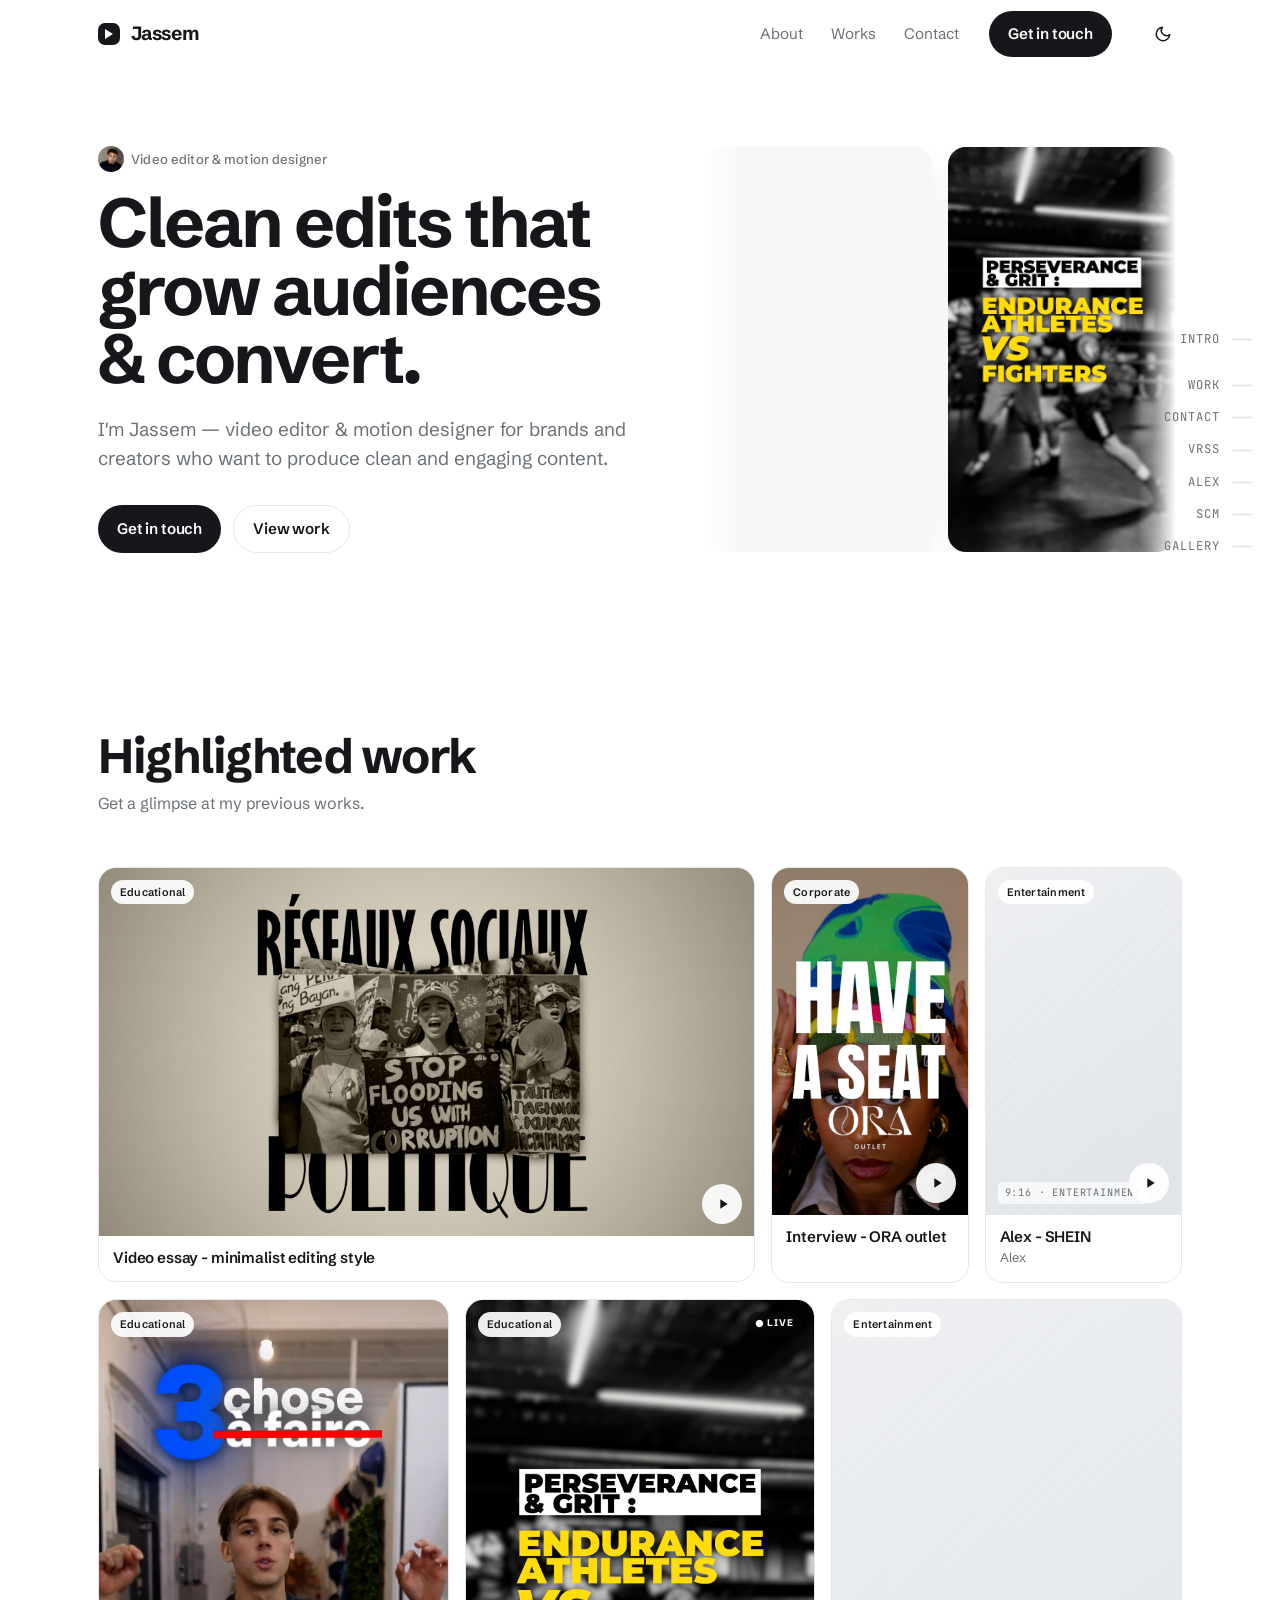
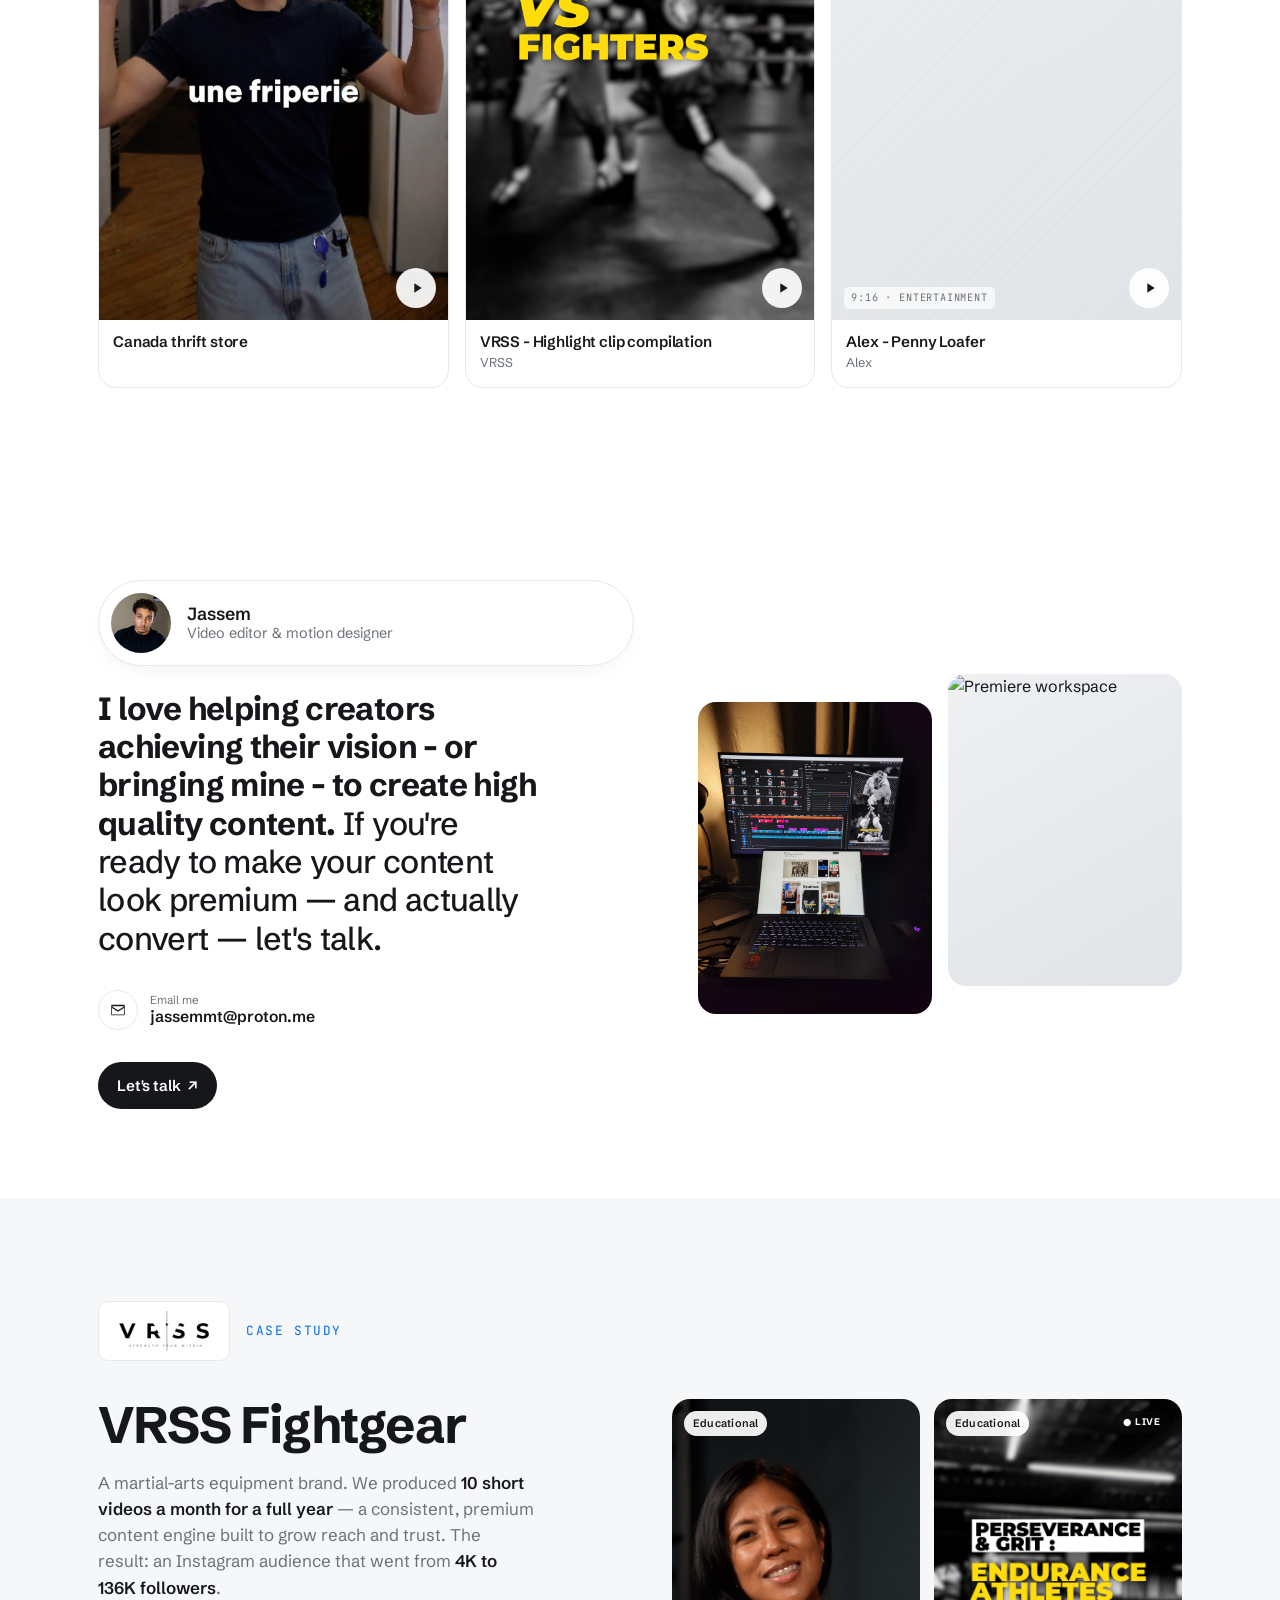
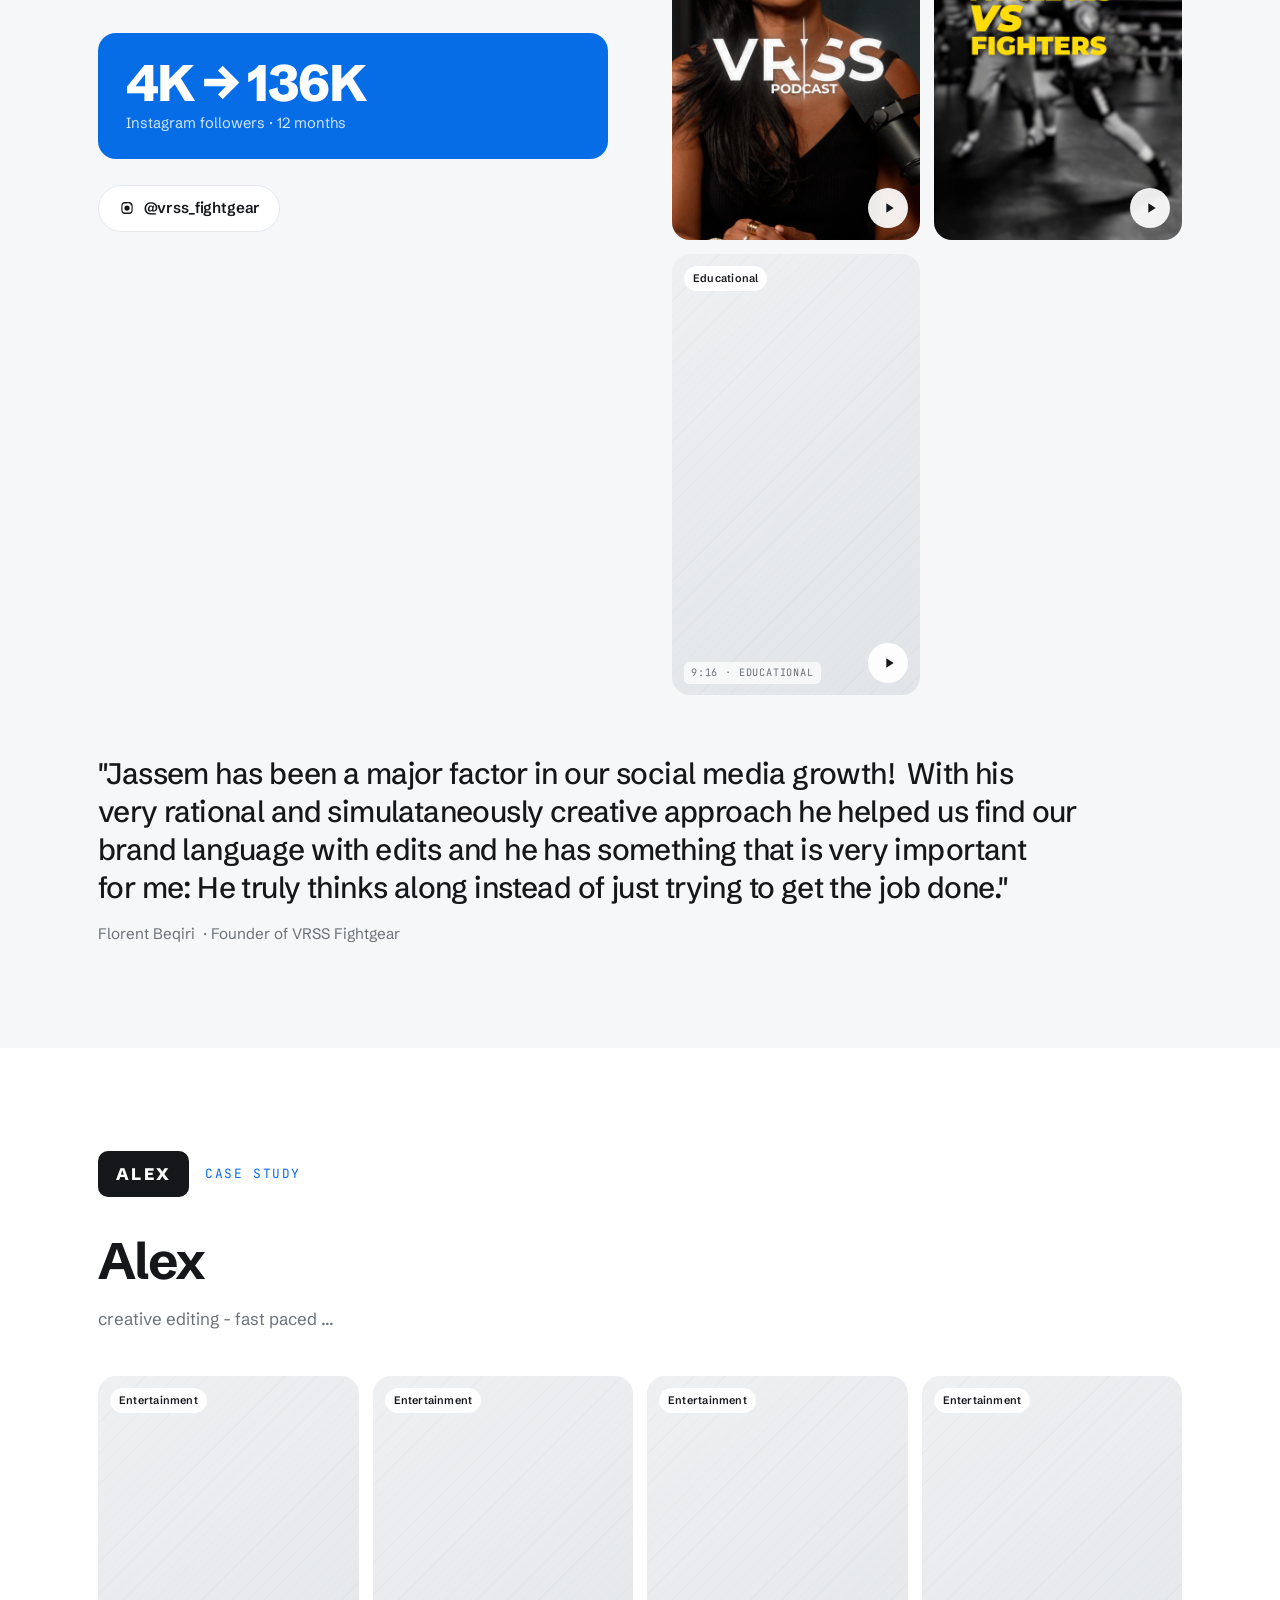
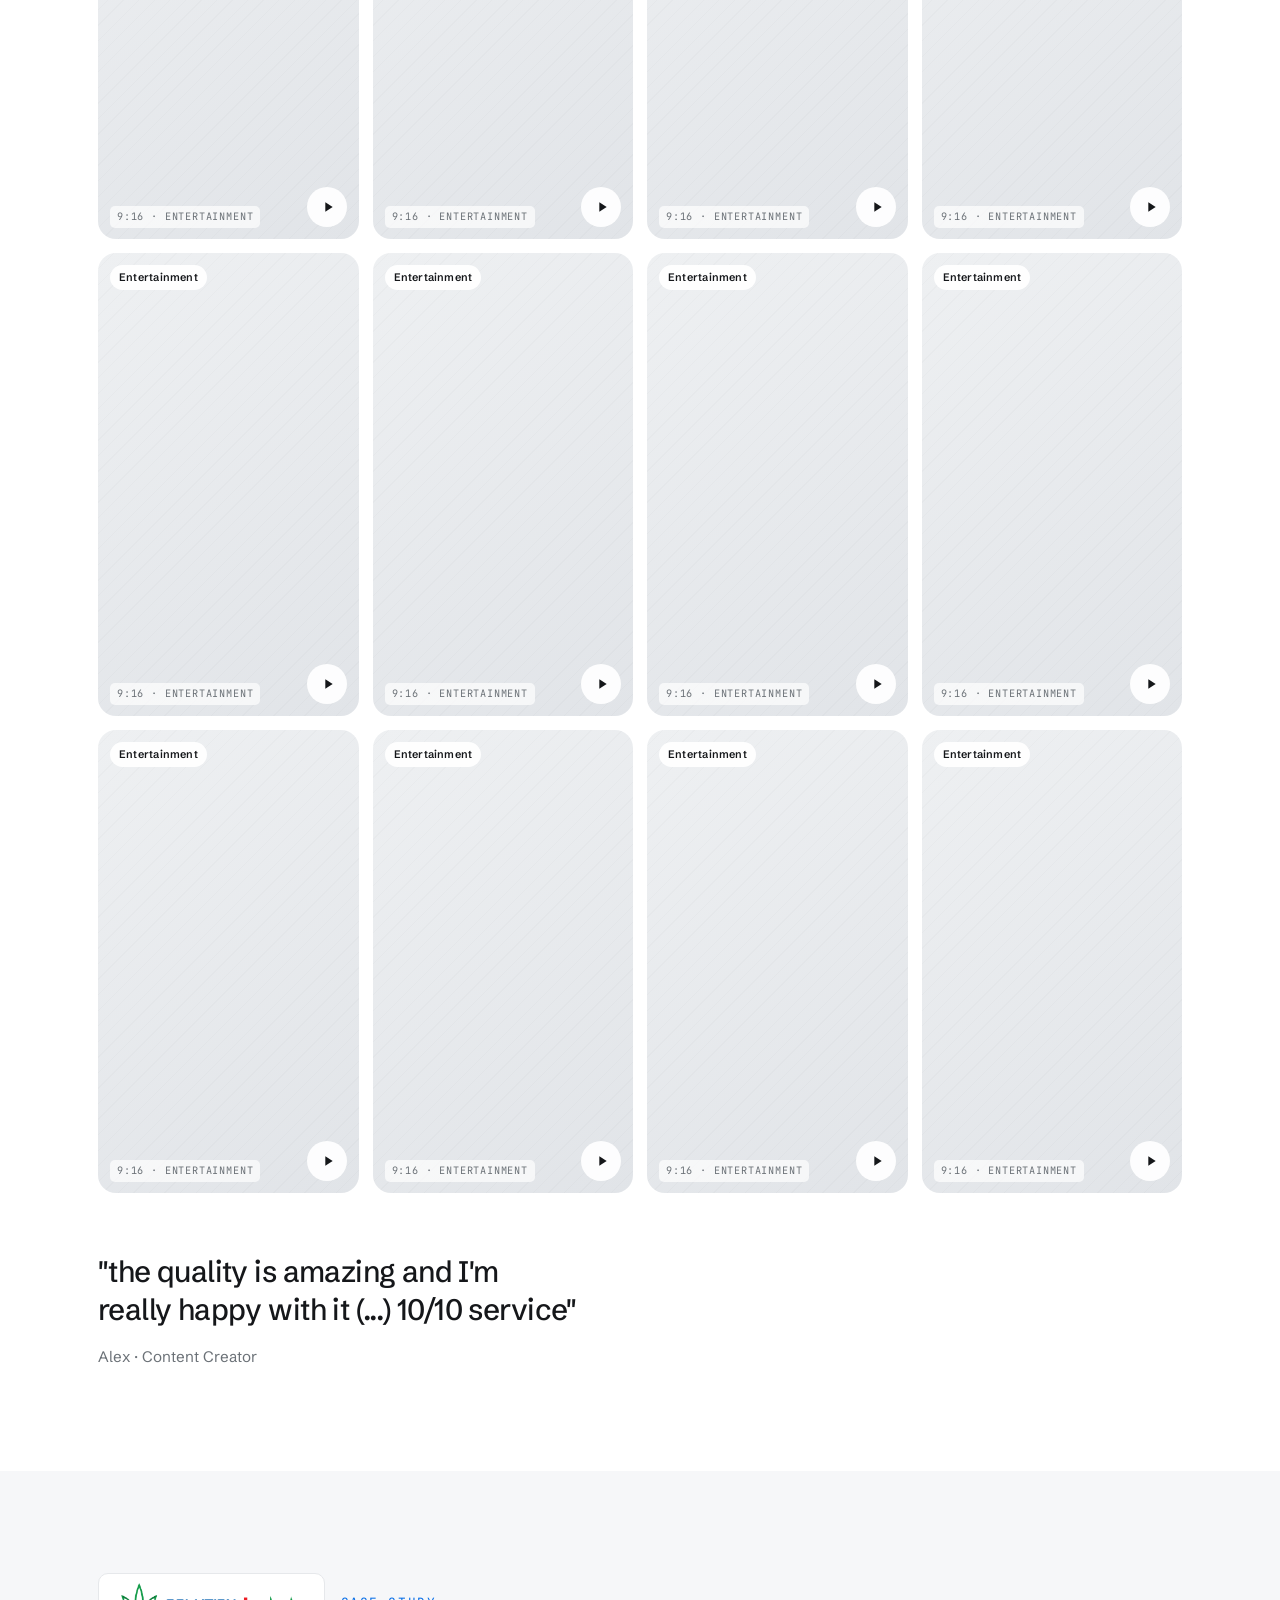
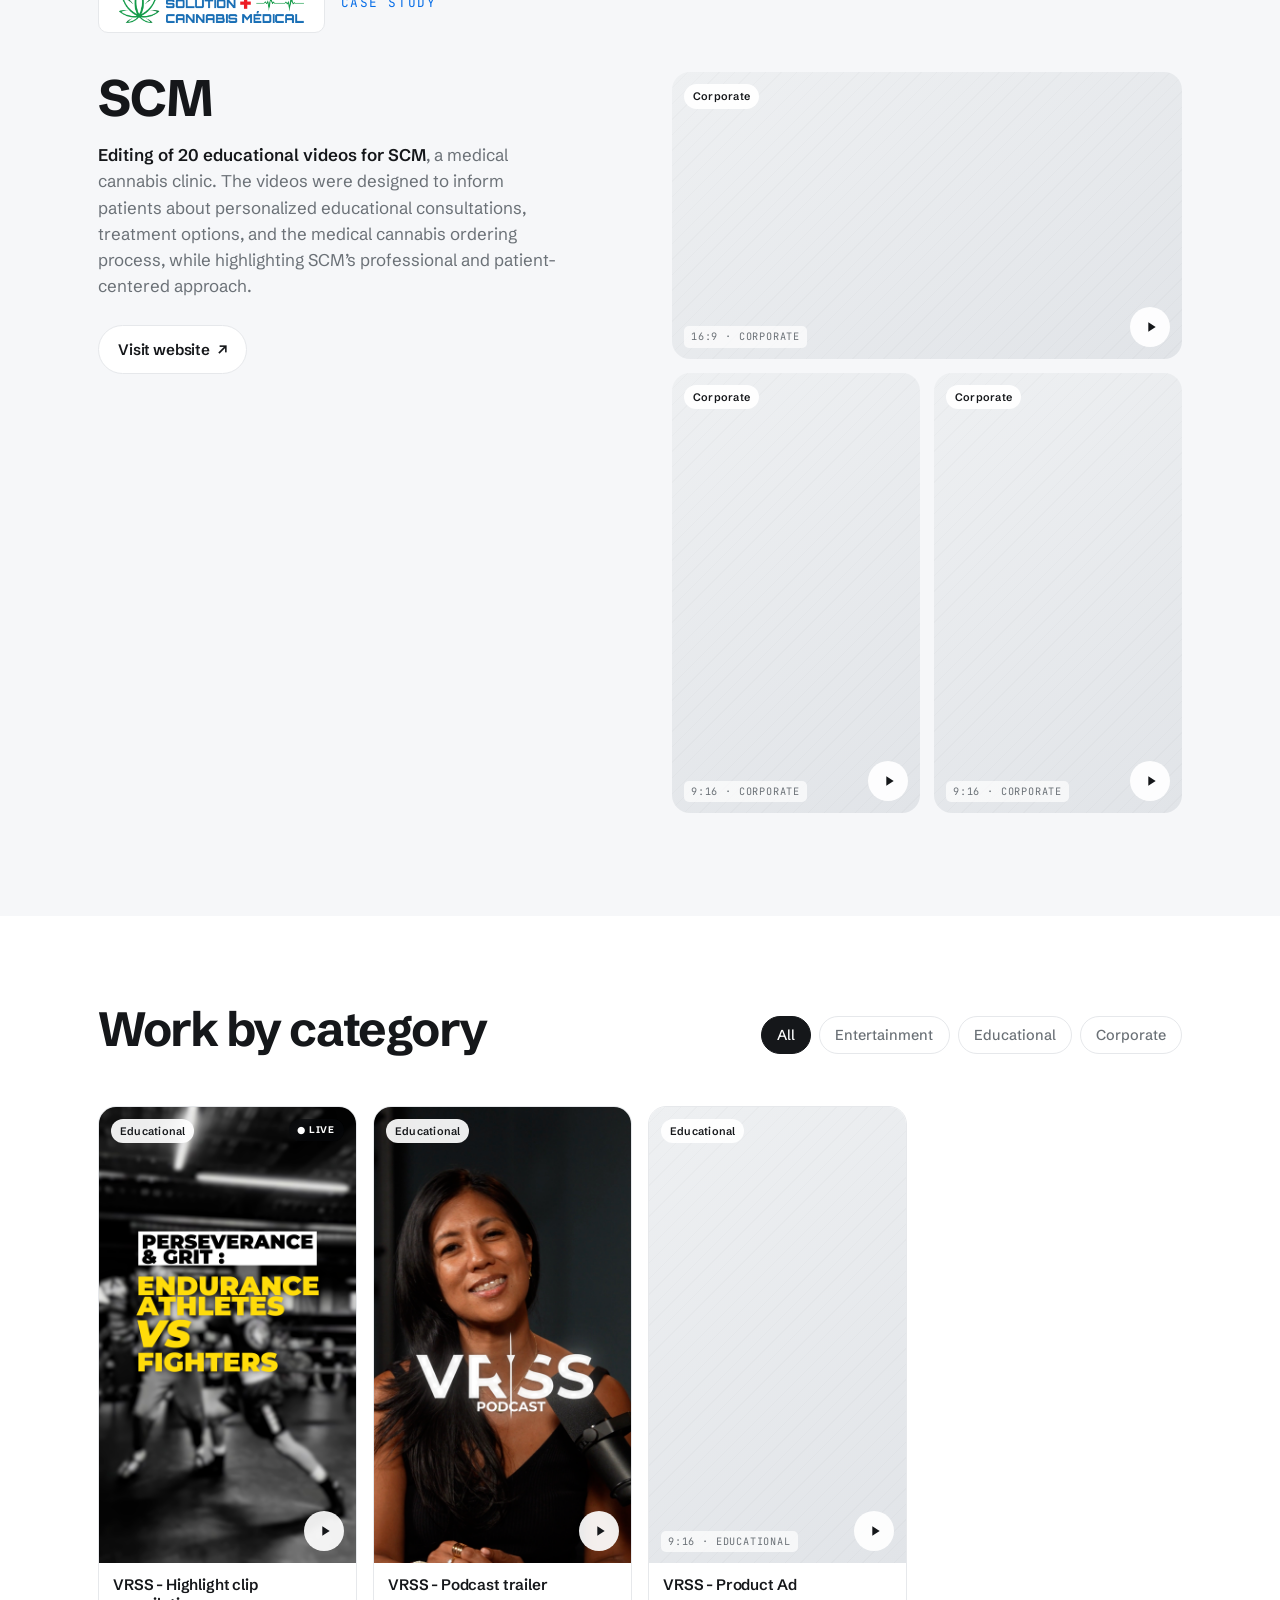
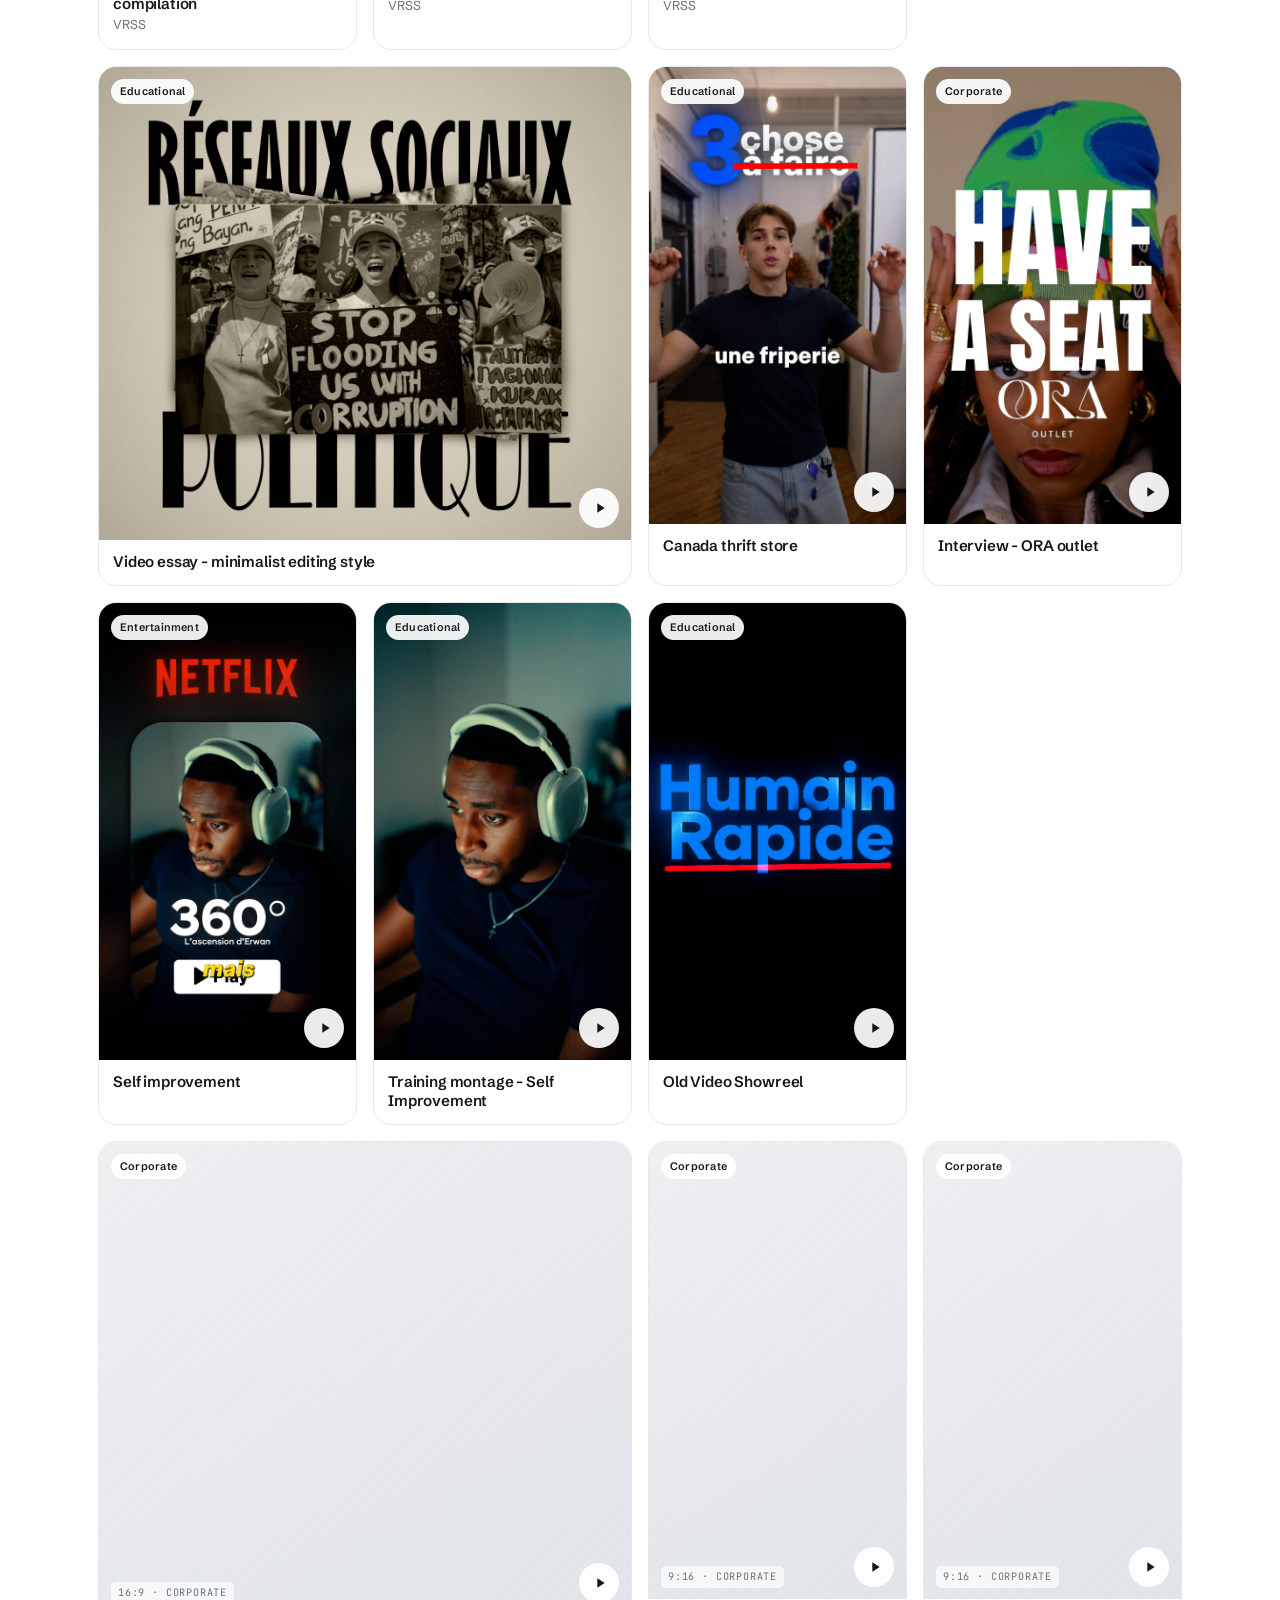
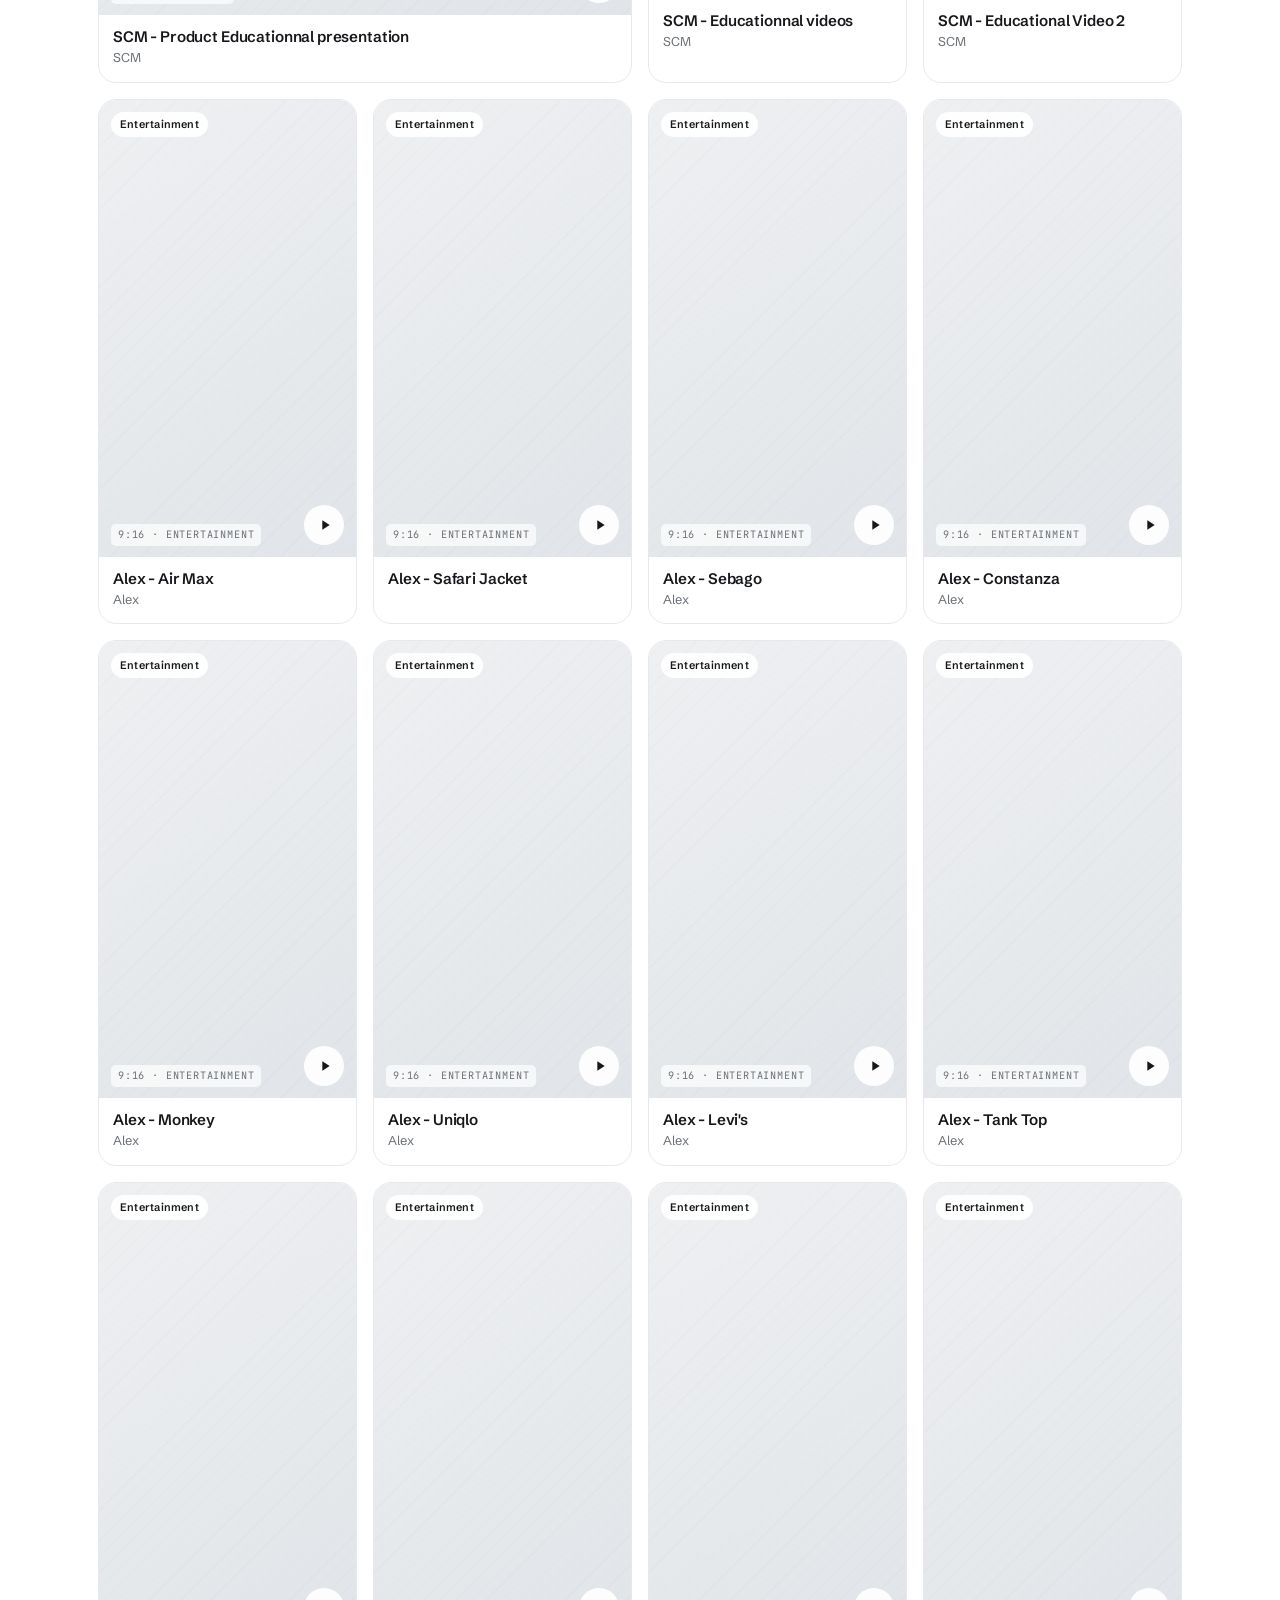
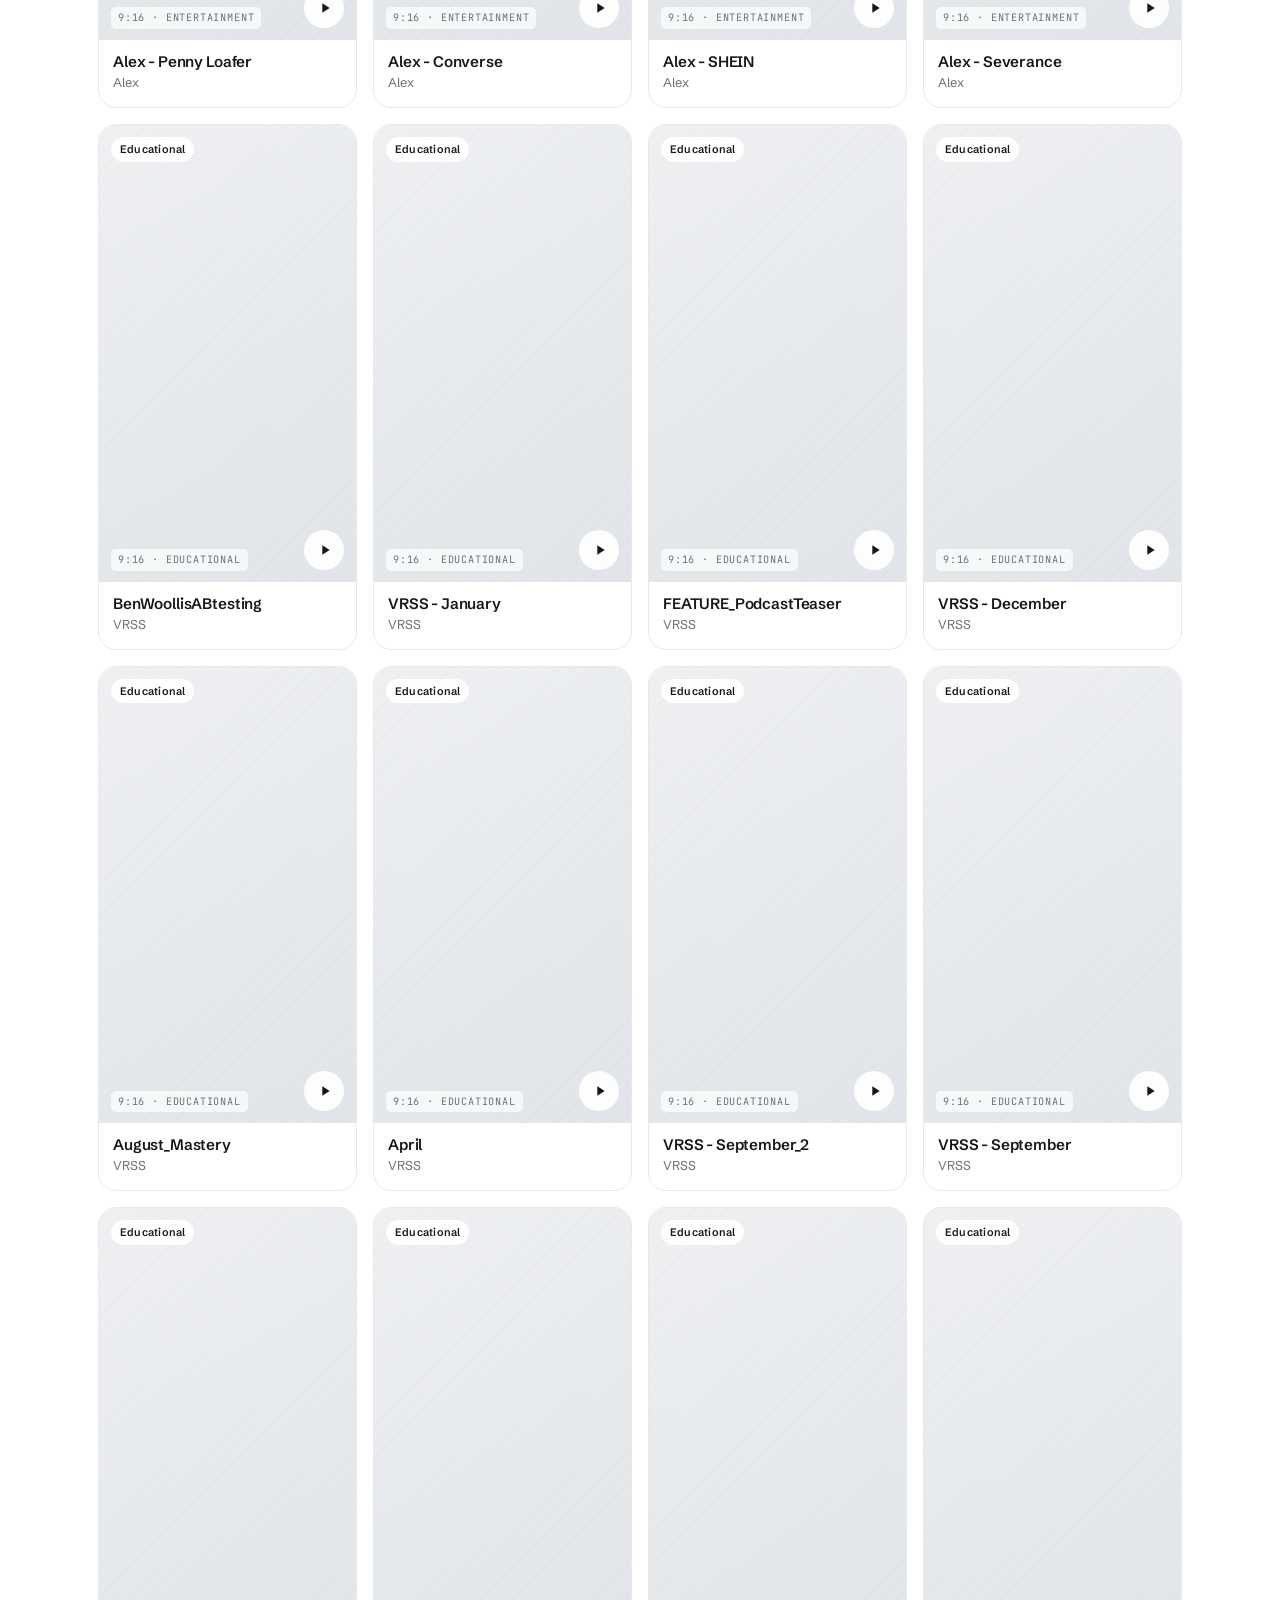
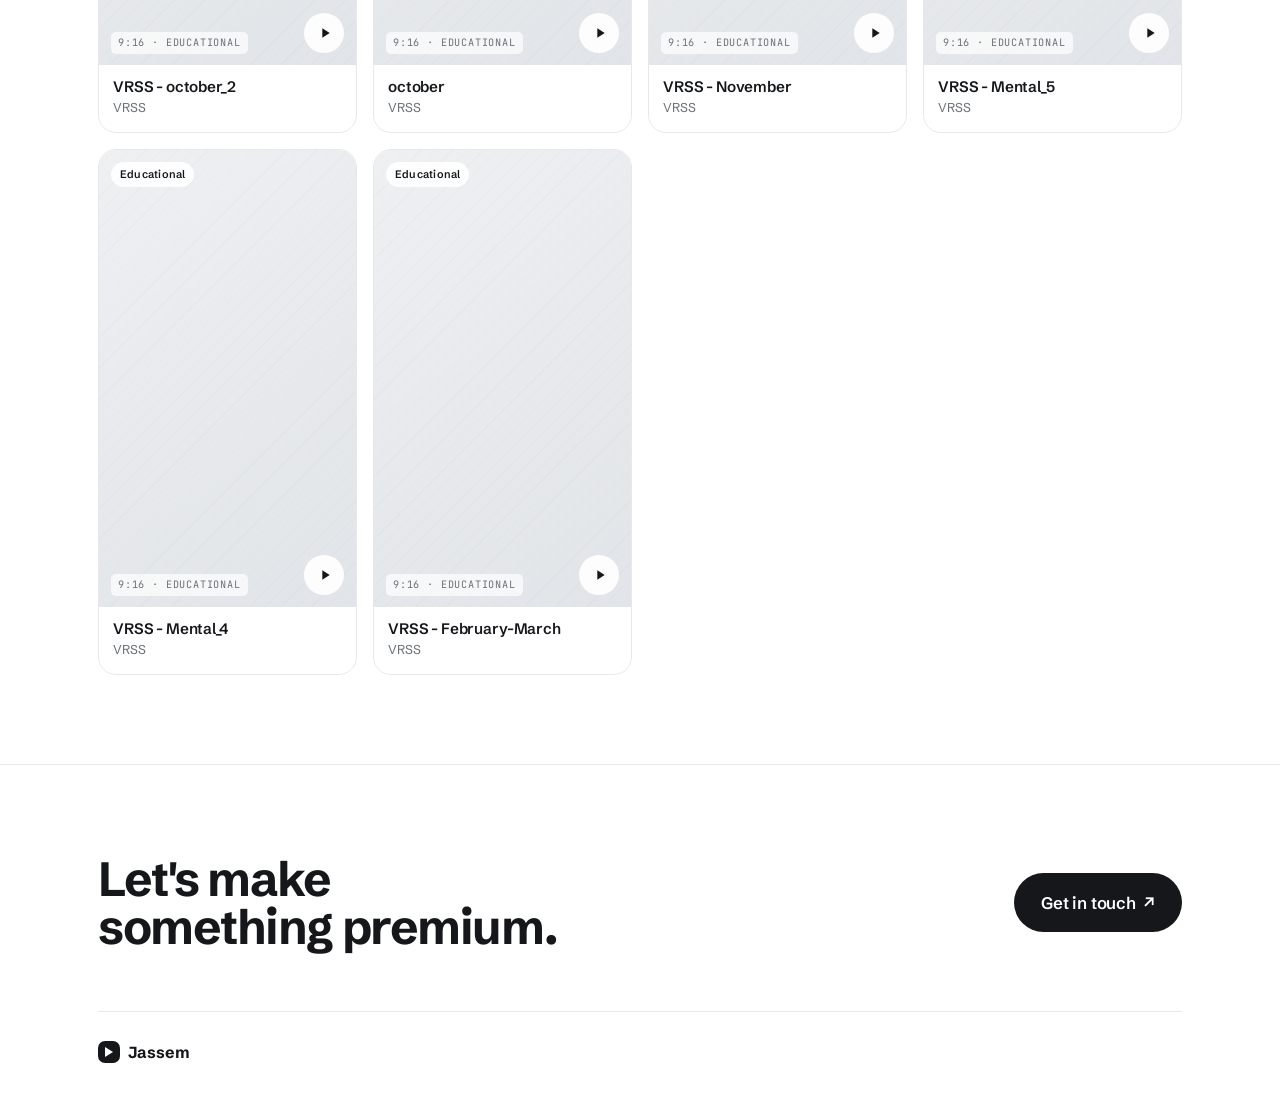
==== index.html @ b815abc5 "fix no video" ====
<!DOCTYPE html>
<html lang="en">

<head>
  <meta charset="UTF-8" />
  <meta name="viewport" content="width=device-width, initial-scale=1.0" />
  <title>Jassem — Video Editor & Motion Designer</title>
  <meta name="description"
    content="Clean, premium edits that grow audiences and convert. Video editor & from-scratch motion designer for brands and creators." />

  <!-- Fonts -->
  <link rel="preconnect" href="https://fonts.googleapis.com" />
  <link rel="preconnect" href="https://fonts.gstatic.com" crossorigin />
  <link
    href="https://fonts.googleapis.com/css2?family=Schibsted+Grotesk:wght@400;500;600;700;800&family=JetBrains+Mono:wght@400;500&display=swap"
    rel="stylesheet" />

  <link rel="stylesheet" href="styles.css" />
  <script>
    document.documentElement.classList.add('js');
    (function() {
      var stored = localStorage.getItem('theme');
      if (stored === 'dark') {
        document.documentElement.setAttribute('data-theme', 'dark');
      }
    })();
  </script>
</head>

<body>

  <!-- ============================================================
       NAVBAR  (sticky)
       ============================================================ -->
  <header class="nav" id="top">
    <div class="container nav__inner">
      <a class="nav__brand" href="#top" aria-label="Jassem — home">
        <span class="nav__mark" aria-hidden="true"></span>
        Jassem
      </a>
      <nav class="nav__links" aria-label="Primary">
        <a href="#about">About</a>
        <a href="#works">Works</a>
        <a href="#contact">Contact</a>
      </nav>
      <a class="btn btn--solid nav__cta" href="#contact">Get in touch</a>
      <button class="nav__theme" id="theme-toggle" aria-label="Toggle dark mode">
        <svg class="theme-icon theme-icon-moon" viewBox="0 0 24 24" fill="none" stroke="currentColor" stroke-width="2" stroke-linecap="round" stroke-linejoin="round">
          <path d="M21 12.79A9 9 0 1111.21 3 7 7 0 0021 12.79z"></path>
        </svg>
        <svg class="theme-icon theme-icon-sun" viewBox="0 0 24 24" fill="none" stroke="currentColor" stroke-width="2" stroke-linecap="round" stroke-linejoin="round">
          <circle cx="12" cy="12" r="5"></circle>
          <line x1="12" y1="1" x2="12" y2="3"></line>
          <line x1="12" y1="21" x2="12" y2="23"></line>
          <line x1="4.22" y1="4.22" x2="5.64" y2="5.64"></line>
          <line x1="18.36" y1="18.36" x2="19.78" y2="19.78"></line>
          <line x1="1" y1="12" x2="3" y2="12"></line>
          <line x1="21" y1="12" x2="23" y2="12"></line>
          <line x1="4.22" y1="19.78" x2="5.64" y2="18.36"></line>
          <line x1="18.36" y1="5.64" x2="19.78" y2="4.22"></line>
        </svg>
      </button>
      <button class="nav__burger" aria-label="Open menu" aria-expanded="false">
        <span></span><span></span>
      </button>
    </div>
  </header>

  <main>

    <!-- ============================================================
         HERO
         ============================================================ -->
    <section class="hero" id="about">
      <div class="container hero__grid">
        <div class="hero__copy reveal">
          <div class="eyebrow"><img src="photos/profile_picture.png" alt="Profile" class="eyebrow__pic" /> Video editor
            &amp; motion designer</div>
          <h1 class="hero__title">Clean edits that grow audiences &amp; convert.</h1>
          <p class="hero__sub">I'm Jassem — video editor &amp; motion designer for brands and creators who want to
            produce clean and engaging content.</p>
          <div class="hero__cta">
            <a class="btn btn--solid" href="#contact">Get in touch</a>
            <a class="btn btn--outline" href="#works">View work</a>
          </div>
        </div>

        <div class="hero__media reveal">
          <div class="hero-carousel">
            <div class="hero-carousel__track" id="hero-carousel-track">
              <!-- Videos injected by app.js -->
            </div>
          </div>
        </div>
      </div>
    </section>

    <!-- ============================================================
         SHOWREEL  (dedicated, full-width — plays with sound on click)
         ============================================================ -->
    <section class="showreel" id="showreel">
      <div class="container">
        <div class="section-head">
          <h2 class="section-title">Showreel</h2>
          <p class="section-note">The full cut — sound on.</p>
        </div>
        <div class="reel reel--full" data-reel="showreel/reel_main" data-mode="full">
          <div class="ph ph--16x9 ph--dark">
            <div class="ph__grain" aria-hidden="true"></div>
            <button class="reel__play reel__play--lg" aria-label="Play showreel with sound">
              <svg viewBox="0 0 24 24" aria-hidden="true">
                <path d="M8 5v14l11-7z" />
              </svg>
            </button>
            <span class="ph__tag ph__tag--light">FULL REEL · CLICK TO PLAY</span>
          </div>
        </div>
      </div>
    </section>

    <!-- ============================================================
         HIGHLIGHTED WORK  (bento)
         ============================================================ -->
    <section class="works" id="works">
      <div class="container">
        <div class="section-head reveal">
          <h2 class="section-title">Highlighted work</h2>
          <p class="section-note">Get a glimpse at my previous works.</p>
        </div>
        <div class="bento" id="bento"></div>
      </div>
    </section>

    <!-- ============================================================
         PERSONAL MESSAGE + CONTACT BAND
         ============================================================ -->
    <section class="band" id="contact">
      <div class="container band__grid">
        <div class="band__copy reveal">
          <div class="band__author-card">
            <img src="photos/profile_picture.png" alt="Jassem" class="band__author-img" />
            <div class="band__author-info">
              <strong>Jassem</strong>
              <span>Video editor &amp; motion designer</span>
            </div>
          </div>
          <p class="band__msg">
            <strong>I love helping creators achieving their vision - or bringing mine - to create high quality
              content.</strong> If you're ready to make your content look premium — and actually convert — let's talk.
          </p>
          <div class="band__contacts">
            <a class="contact-row" href="mailto:hello@jassem.com">
              <span class="contact-row__ic" aria-hidden="true">
                <svg viewBox="0 0 24 24">
                  <path
                    d="M4 5h16a1 1 0 0 1 1 1v12a1 1 0 0 1-1 1H4a1 1 0 0 1-1-1V6a1 1 0 0 1 1-1zm0 2v.4l8 5 8-5V7H4zm16 2.3-8 5-8-5V18h16V9.3z" />
                </svg>
              </span>
              <span class="contact-row__txt"><small>Email me</small><b>jassemmt@proton.me</b></span>
            </a>
          </div>
          <a class="btn btn--solid band__btn" href="mailto:hello@jassem.com">Let's talk <span
              class="btn__arrow">↗</span></a>
        </div>

        <div class="band__photos reveal">
          <img src="photos/laptop.jpeg" alt="Laptop" class="photo photo--a" style="object-fit: cover;" />
          <img src="photos/premiere_laptop.gif" alt="Premiere workspace" class="photo photo--b"
            style="object-fit: cover;" />
        </div>
      </div>
    </section>

    <!-- ============================================================
         VRSS — CASE STUDY
         ============================================================ -->
    <section class="case" id="case">
      <div class="container">
        <div class="case__head reveal">
          <div class="case__logo case__logo--img" aria-label="VRSS Fightgear logo">
            <img src="logos/vrss.png" alt="VRSS Fightgear" />
          </div>
          <span class="case__kicker">Case study</span>
        </div>

        <div class="case__grid">
          <div class="case__intro reveal">
            <h2 class="case__title">VRSS Fightgear</h2>
            <p class="case__body">
              A martial-arts equipment brand. We produced <strong>10 short videos a month for a full year</strong> —
              a consistent, premium content engine built to grow reach and trust. The result: an Instagram
              audience that went from <strong>4K to 136K followers</strong>.
            </p>
            <div class="case__bigstat">
              <span class="case__bigstat-num">4K → 136K</span>
              <span class="case__bigstat-label">Instagram followers · 12 months</span>
            </div>
            <a class="btn btn--outline case__ig" href="https://www.instagram.com/vrss_fightgear/" target="_blank"
              rel="noopener">
              <svg viewBox="0 0 24 24" aria-hidden="true" class="ig-ic">
                <path
                  d="M12 8.5a3.5 3.5 0 1 0 0 7 3.5 3.5 0 0 0 0-7zm0-2.7c2 0 2.25 0 3 .04 1.96.09 2.88 1 2.97 2.97.04.78.04 1 .04 3.04s0 2.26-.04 3.04c-.09 1.96-1 2.88-2.97 2.97-.78.04-1 .04-3 .04s-2.25 0-3-.04c-1.97-.09-2.88-1.02-2.97-2.97C5.96 14.26 5.96 14 5.96 12s0-2.26.04-3.04C6.09 7 7 6.08 8.96 5.99c.78-.04 1.04-.04 3.04-.04zM12 4c-2.07 0-2.33 0-3.14.05C6.2 4.17 4.6 5.76 4.49 8.4 4.45 9.22 4.44 9.48 4.44 12s0 2.78.05 3.6c.12 2.64 1.71 4.23 4.37 4.35.81.05 1.07.05 3.14.05s2.33 0 3.14-.05c2.65-.12 4.25-1.71 4.36-4.35.05-.82.05-1.08.05-3.6s0-2.78-.05-3.6c-.11-2.64-1.71-4.23-4.36-4.35C14.33 4 14.07 4 12 4zm5.34 2.66a.84.84 0 1 0 0 1.68.84.84 0 0 0 0-1.68z" />
              </svg>
              @vrss_fightgear
            </a>
          </div>

          <!-- Vertical case videos rendered from config (data-files = video ids from videos.js) -->
          <div class="case__videos" id="case-videos" data-case="vrss"></div>
        </div>

        <figure class="case__quote case__quote--wide reveal">
          <blockquote>"Jassem has been a major factor in our social media growth! 
            With his very rational and simulataneously creative approach he helped us find our brand language with edits
            and he has something that is very important for me: He truly thinks along instead of just trying to get the
            job done."</blockquote>
          <figcaption>Florent Beqiri  · Founder of VRSS Fightgear</figcaption>
        </figure>
      </div>
    </section>

    <!-- ============================================================
         ALEX — CASE STUDY    (mirrors VRSS — edit copy / stats / quote)
         ============================================================ -->
    <section class="case case--alt" id="case-alex">
      <div class="container">
        <div class="case__head reveal">
          <div class="case__logo" aria-label="Alex logo">
            <span>ALEX</span>
          </div>
          <span class="case__kicker">Case study</span>
        </div>

        <div class="case__grid case__grid--stack">
          <div class="case__intro reveal">
            <h2 class="case__title">Alex</h2>
            <!-- EDIT: replace with Alex's real story & numbers -->
            <p class="case__body">creative editing - fast paced ...</p>
          </div>

          <!-- Small gallery — add up to ~8 video ids (from videos.js) to data-files -->
          <div class="case__videos case__videos--gallery" data-case="alex"></div>
        </div>

        <figure class="case__quote reveal">
          <blockquote>"the quality is amazing and I'm really happy with it (...) 10/10 service"</blockquote>
          <figcaption>Alex · Content Creator</figcaption>
        </figure>
      </div>
    </section>

    <!-- ============================================================
         SCM — CASE STUDY    (mirrors VRSS — edit copy / stats / quote)
         ============================================================ -->
    <section class="case" id="case-scm">
      <div class="container">
        <div class="case__head reveal">
          <div class="case__logo case__logo--img" aria-label="SCM logo">
            <img src="logos/scm.png" alt="SCM" />
          </div>
          <span class="case__kicker">Case study</span>
        </div>

        <div class="case__grid">
          <div class="case__intro reveal">
            <h2 class="case__title">SCM</h2>
            <!-- EDIT: replace with SCM's real story & numbers -->
            <p class="case__body"><strong>Editing of 20 educational videos for SCM</strong>, a medical cannabis clinic.
              The videos were designed to inform patients about personalized educational consultations, treatment
              options, and the medical cannabis ordering process, while highlighting SCM’s professional and
              patient-centered approach.
            </p>
            <a class="btn btn--outline case__ig" href="https://solutioncannabismedical.com/" target="_blank"
              rel="noopener">
              Visit website <span class="btn__arrow">↗</span>
            </a>
          </div>

          <!-- 1 horizontal (id:h) + 2 vertical (id:v) — ids from videos.js -->
          <div class="case__videos case__videos--scm" data-case="scm"></div>
        </div>
      </div>
    </section>

    <!-- ============================================================
         WORK BY CATEGORY  (filterable gallery)
         ============================================================ -->
    <section class="gallery" id="gallery">
      <div class="container">
        <div class="section-head section-head--row reveal">
          <h2 class="section-title">Work by category</h2>
          <div class="filters" id="filters" role="tablist" aria-label="Filter work by category">
            <button class="filter is-active" data-cat="all" role="tab" aria-selected="true">All</button>
            <button class="filter" data-cat="entertainment" role="tab" aria-selected="false">Entertainment</button>
            <button class="filter" data-cat="educational" role="tab" aria-selected="false">Educational</button>
            <button class="filter" data-cat="corporate" role="tab" aria-selected="false">Corporate</button>
          </div>
        </div>
        <div class="grid" id="gallery-grid"></div>
      </div>
    </section>

    <!-- ============================================================
         TESTIMONIALS
         ============================================================ -->
    <section class="testimonials" id="testimonials">
      <div class="container">
        <div class="section-head reveal">
          <h2 class="section-title">What clients say</h2>
        </div>
        <div class="t-grid" id="reviews-grid"></div>
      </div>
    </section>

  </main>

  <!-- ============================================================
       SECTION RAIL  (floating scroll-spy navigator)
       ============================================================ -->
  <nav class="railnav" aria-label="Jump to section">
    <ul class="railnav__list">
      <li><a class="railnav__item" href="#about"><span class="railnav__label">Intro</span><span
            class="railnav__tick"></span></a></li>
      <li><a class="railnav__item" href="#showreel"><span class="railnav__label">Showreel</span><span
            class="railnav__tick"></span></a></li>
      <li><a class="railnav__item" href="#works"><span class="railnav__label">Work</span><span
            class="railnav__tick"></span></a></li>
      <li><a class="railnav__item" href="#contact"><span class="railnav__label">Contact</span><span
            class="railnav__tick"></span></a></li>
      <li><a class="railnav__item" href="#case"><span class="railnav__label">VRSS</span><span
            class="railnav__tick"></span></a></li>
      <li><a class="railnav__item" href="#case-alex"><span class="railnav__label">Alex</span><span
            class="railnav__tick"></span></a></li>
      <li><a class="railnav__item" href="#case-scm"><span class="railnav__label">SCM</span><span
            class="railnav__tick"></span></a></li>
      <li><a class="railnav__item" href="#gallery"><span class="railnav__label">Gallery</span><span
            class="railnav__tick"></span></a></li>
      <li><a class="railnav__item" href="#testimonials"><span class="railnav__label">Reviews</span><span
            class="railnav__tick"></span></a></li>
    </ul>
  </nav>

  <!-- ============================================================
       FOOTER
       ============================================================ -->
  <footer class="footer">
    <div class="container footer__inner">
      <div class="footer__lead reveal">
        <h2 class="footer__title">Let's make something premium.</h2>
        <a class="btn btn--solid btn--lg" href="mailto:jassemmt@proton.me">Get in touch <span
            class="btn__arrow">↗</span></a>
      </div>
      <div class="footer__row">
        <a class="footer__brand" href="#top"><span class="nav__mark" aria-hidden="true"></span> Jassem</a>

      </div>
    </div>
  </footer>

  <!-- ============================================================
       VIDEO MODAL / LIGHTBOX
       ============================================================ -->
  <div class="modal" id="modal" aria-hidden="true" role="dialog" aria-modal="true" aria-label="Video player">
    <div class="modal__backdrop" data-close></div>
    <div class="modal__dialog">
      <button class="modal__close" data-close aria-label="Close">
        <svg viewBox="0 0 24 24" aria-hidden="true">
          <path d="M6 6l12 12M18 6L6 18" stroke="currentColor" stroke-width="2" stroke-linecap="round" />
        </svg>
      </button>
      <div class="modal__stage" id="modal-stage"></div>
      <div class="modal__meta">
        <div>
          <h3 class="modal__title" id="modal-title"></h3>
          <p class="modal__client" id="modal-client"></p>
        </div>
        <a id="modal-ig" class="modal__ig" target="_blank" rel="noopener">Instagram ↗</a>
      </div>
    </div>
  </div>

  <!-- Single sources of truth, then the render engine -->
  <script src="videos.js"></script>
  <script src="reviews.js"></script>
  <script src="app.js"></script>
</body>

</html>
---- styles.css ----
/* ============================================================
   JASSEM — PORTFOLIO STYLES
   Edit the design tokens below to retheme the whole site.
   ============================================================ */
:root {
  /* — Brand color — */
  --accent:      #066DE7;   /* primary blue — used sparingly (CTA, hovers, stats) */
  --accent-600:  #055cc4;   /* darker accent (hover) */
  --on-accent:   #ffffff;

  /* — Neutrals — */
  --bg:      #ffffff;
  --surface: #f6f7f9;       /* very light panels */
  --ink:     #15171a;       /* near-black text */
  --muted:   #6b7177;       /* secondary text */
  --line:    #e6e8eb;       /* hairline borders */

  /* — Placeholder tile palette (neutral) — */
  --ph-a: #eef0f2;
  --ph-b: #e1e4e8;
  --ph-dark-a: #1b1d20;
  --ph-dark-b: #303338;

  /* — Type — */
  --font:  "Schibsted Grotesk", system-ui, sans-serif;
  --mono:  "JetBrains Mono", ui-monospace, monospace;

  /* — Shape & motion — */
  --r-lg: 18px;
  --r-md: 12px;
  --r-sm: 8px;
  --pill: 999px;
  --ease: cubic-bezier(.22,.61,.36,1);

  /* — Layout — */
  --maxw: 1180px;
  --gut: clamp(20px, 5vw, 48px);
}

/* ---------- Reset ---------- */
* { box-sizing: border-box; margin: 0; padding: 0; }
html { scroll-behavior: smooth; -webkit-text-size-adjust: 100%; }
body {
  font-family: var(--font);
  color: var(--ink);
  background: var(--bg);
  line-height: 1.55;
  -webkit-font-smoothing: antialiased;
  text-rendering: optimizeLegibility;
}
img { display: block; max-width: 100%; }
a { color: inherit; text-decoration: none; }
button { font: inherit; cursor: pointer; border: none; background: none; color: inherit; }
:focus-visible { outline: 2px solid var(--accent); outline-offset: 3px; border-radius: 4px; }

.container { width: 100%; max-width: var(--maxw); margin-inline: auto; padding-inline: var(--gut); }

/* ---------- Buttons ---------- */
.btn {
  display: inline-flex; align-items: center; gap: .5em;
  padding: .72em 1.25em;
  border-radius: var(--pill);
  font-weight: 600; font-size: .95rem; letter-spacing: -.01em;
  transition: transform .25s var(--ease), background .25s var(--ease), color .25s var(--ease), border-color .25s var(--ease);
  white-space: nowrap;
}
.btn--solid { background: var(--ink); color: #fff; }
.btn--solid:hover { background: var(--accent); transform: translateY(-2px); }
.btn--outline { border: 1.5px solid var(--line); color: var(--ink); background: var(--bg); }
.btn--outline:hover { border-color: var(--ink); transform: translateY(-2px); }
.btn--lg { padding: .95em 1.6em; font-size: 1.05rem; }
.btn__arrow { font-size: 1.05em; transition: transform .25s var(--ease); }
.btn:hover .btn__arrow { transform: translate(2px,-2px); }

/* ---------- Eyebrow / section heads ---------- */
.eyebrow {
  display: inline-flex; align-items: center; gap: .55em;
  font-size: .82rem; font-weight: 500; color: var(--muted);
  letter-spacing: .01em; margin-bottom: 1.1rem;
}
.eyebrow .dot { width: 7px; height: 7px; border-radius: 50%; background: var(--accent); }
.eyebrow__pic { width: 26px; height: 26px; border-radius: 50%; object-fit: cover; }

.section-head { margin-bottom: clamp(28px, 4vw, 52px); }
.section-head--row {
  display: flex; align-items: flex-end; justify-content: space-between;
  gap: 24px; flex-wrap: wrap;
}
.section-title {
  font-size: clamp(1.9rem, 4vw, 3rem);
  font-weight: 700; letter-spacing: -.03em; line-height: 1.02;
}
.section-note { color: var(--muted); margin-top: .6rem; max-width: 46ch; }

/* ============================================================
   NAVBAR
   ============================================================ */
.nav {
  position: sticky; top: 0; z-index: 50;
  background: color-mix(in srgb, var(--bg) 82%, transparent);
  backdrop-filter: saturate(1.4) blur(14px);
  border-bottom: 1px solid transparent;
  transition: border-color .3s var(--ease), background .3s var(--ease);
}
.nav.is-stuck { border-color: var(--line); }
.nav__inner { display: flex; align-items: center; gap: 24px; height: 68px; }
.nav__brand { display: inline-flex; align-items: center; gap: .55em; font-weight: 700; font-size: 1.2rem; letter-spacing: -.02em; }
.nav__mark {
  width: 22px; height: 22px; border-radius: 7px;
  background: var(--ink); position: relative; display: inline-block;
}
.nav__mark::after {
  content: ""; position: absolute; inset: 0; margin: auto;
  width: 0; height: 0; border-style: solid;
  border-width: 5px 0 5px 8px; border-color: transparent transparent transparent #fff;
}
.nav__links { display: flex; gap: 28px; margin-left: auto; }
.nav__links a { font-size: .95rem; color: var(--muted); transition: color .2s var(--ease); position: relative; }
.nav__links a:hover { color: var(--ink); }
.nav__cta { margin-left: 6px; }
.nav__burger { display: none; flex-direction: column; gap: 5px; margin-left: auto; padding: 8px; }
.nav__burger span { width: 22px; height: 2px; background: var(--ink); border-radius: 2px; transition: .25s var(--ease); }

/* ============================================================
   SECTION RAIL  (floating scroll-spy navigator)
   Minimalist ticks that grow + go accent on the active section;
   mono labels reveal on hover. Matches the site's hairline vocab.
   ============================================================ */
.railnav {
  position: fixed; z-index: 45;
  right: clamp(14px, 2.2vw, 30px); top: 50%;
  transform: translateY(-50%);
}
.railnav__list { list-style: none; display: flex; flex-direction: column; gap: 14px; }
.railnav__item {
  display: flex; align-items: center; justify-content: flex-end; gap: 12px;
  padding: 3px 0; /* generous hit area between ticks */
}
.railnav__tick {
  width: 20px; height: 2px; border-radius: 2px; flex: none;
  background: var(--line);
  transition: width .3s var(--ease), background .3s var(--ease);
}
.railnav__item:hover .railnav__tick { background: var(--muted); }
.railnav__label {
  font-family: var(--mono); font-size: .76rem; letter-spacing: .08em;
  text-transform: uppercase; color: var(--muted);
  white-space: nowrap; line-height: 1;
  opacity: 1; transform: none;
  transition: opacity .28s var(--ease), transform .28s var(--ease), color .28s var(--ease);
}
.railnav:hover .railnav__label { opacity: 1; transform: none; }
.railnav__item:hover .railnav__label { color: var(--ink); }

/* active section */
.railnav__item.is-current .railnav__tick { width: 34px; background: var(--accent); }
.railnav__item.is-current .railnav__label { opacity: 1; transform: none; color: var(--ink); font-weight: 500; }

@media (max-width: 920px) { .railnav { display: none; } }
@media (prefers-reduced-motion: reduce) {
  .railnav__tick, .railnav__label { transition: none; }
}

/* ============================================================
   PLACEHOLDER TILES  (neutral, correct ratio, never broken)
   ============================================================ */
.ph {
  position: relative; overflow: hidden;
  width: 100%; height: 100%;
  background: linear-gradient(150deg, var(--ph-a), var(--ph-b));
  display: grid; place-items: center;
  border-radius: inherit;
}
.ph--16x9 { aspect-ratio: 16 / 9; }
.ph--9x16 { aspect-ratio: 9 / 16; }
.ph--dark { background: linear-gradient(150deg, var(--ph-dark-a), var(--ph-dark-b)); }
.ph__grain {
  position: absolute; inset: 0; pointer-events: none; opacity: .5;
  background-image: repeating-linear-gradient(135deg, rgba(0,0,0,.035) 0 1px, transparent 1px 11px);
}
.ph--dark .ph__grain { background-image: repeating-linear-gradient(135deg, rgba(255,255,255,.04) 0 1px, transparent 1px 11px); }
.ph__tag {
  position: absolute; left: 12px; bottom: 11px;
  font-family: var(--mono); font-size: .64rem; letter-spacing: .08em;
  color: var(--muted); background: color-mix(in srgb, var(--bg) 70%, transparent);
  padding: 3px 7px; border-radius: 5px; text-transform: uppercase;
}
.ph__tag--light { color: rgba(255,255,255,.82); background: rgba(255,255,255,.1); }

/* Real poster (when present) sits over the placeholder */
.poster {
  position: absolute; inset: 0; width: 100%; height: 100%;
  object-fit: cover; border-radius: inherit; z-index: 1;
}
/* On-demand video element */
.vid {
  position: absolute; inset: 0; width: 100%; height: 100%;
  object-fit: cover; border-radius: inherit; z-index: 2;
  opacity: 0; transition: opacity .4s var(--ease);
}
.vid.is-playing { opacity: 1; }

/* ============================================================
   HERO
   ============================================================ */
.hero { padding-top: clamp(36px, 6vw, 80px); padding-bottom: clamp(40px, 6vw, 90px); }
.hero__grid {
  display: grid; grid-template-columns: 1.05fr .95fr;
  gap: clamp(28px, 5vw, 72px); align-items: center;
}
.hero__title {
  font-size: clamp(2.4rem, 5.4vw, 4.4rem);
  font-weight: 700; letter-spacing: -.035em; line-height: .98;
  text-wrap: balance;
}
.hero__sub { margin-top: 1.4rem; font-size: clamp(1.02rem, 1.6vw, 1.18rem); color: var(--muted); max-width: 44ch; text-wrap: pretty; }
.hero__cta { margin-top: 2rem; display: flex; gap: 12px; flex-wrap: wrap; }

.hero__media { position: relative; }

/* ============================================================
   HERO CAROUSEL
   ============================================================ */
.hero-carousel {
  --gap: 16px;
  --c-height: clamp(340px, 45vh, 440px);
  --item-width: calc(var(--c-height) * 9 / 16);

  position: relative;
  height: var(--c-height);
  width: calc(2 * var(--item-width) + var(--gap));
  max-width: 100%;
  margin: 0 auto;
  overflow: hidden;
  border-radius: var(--r-lg);
  mask-image: linear-gradient(to right, transparent, black 8%, black 92%, transparent);
  -webkit-mask-image: linear-gradient(to right, transparent, black 8%, black 92%, transparent);
}
.hero-carousel__track {
  display: flex;
  flex-direction: row;
  width: max-content;
  height: 100%;
  gap: var(--gap);
  animation: heroScroll 25s linear infinite;
}
.hero-carousel:hover .hero-carousel__track {
  animation-play-state: paused;
}
.hero-carousel__group {
  display: flex;
  flex-direction: row;
  height: 100%;
  gap: var(--gap);
}
.hero-carousel__item {
  height: 100%;
  width: var(--item-width);
  border-radius: var(--r-lg);
  overflow: hidden;
  background: var(--surface);
  flex: none;
  box-shadow: 0 10px 30px -10px rgba(0,0,0,0.15);
}
.hero-carousel__item video {
  width: 100%;
  height: 100%;
  object-fit: cover;
  pointer-events: none;
}
@keyframes heroScroll {
  from { transform: translateX(0); }
  to { transform: translateX(calc(-50% - calc(var(--gap) / 2))); }
}

.statchip {
  position: absolute; left: -10px; bottom: -22px; z-index: 5;
  background: var(--ink); color: #fff;
  border-radius: 14px; padding: 14px 18px;
  display: flex; flex-direction: column; line-height: 1.1;
  box-shadow: 0 18px 40px -18px rgba(0,0,0,.45);
}
.statchip__num { font-size: 1.4rem; font-weight: 700; letter-spacing: -.02em; }
.statchip__num { color: #fff; }
.statchip__label { font-size: .78rem; color: rgba(255,255,255,.7); margin-top: 2px; }

/* ============================================================
   REEL (showreel teaser + full)
   ============================================================ */
.reel { position: relative; border-radius: var(--r-lg); overflow: hidden; box-shadow: 0 24px 60px -34px rgba(0,0,0,.4); }
.reel--full { box-shadow: 0 40px 100px -50px rgba(0,0,0,.55); }
.reel__play {
  position: absolute; inset: 0; margin: auto;
  width: 64px; height: 64px; border-radius: 50%;
  background: rgba(255,255,255,.92); color: var(--ink);
  display: grid; place-items: center; z-index: 3;
  transition: transform .3s var(--ease), background .3s var(--ease);
  box-shadow: 0 10px 30px -10px rgba(0,0,0,.4);
}
.reel__play svg { width: 26px; height: 26px; fill: currentColor; margin-left: 3px; }
.reel__play--lg { width: 84px; height: 84px; }
.reel__play--lg svg { width: 34px; height: 34px; }
.reel:hover .reel__play { transform: scale(1.08); background: var(--accent); color: #fff; }
.reel__sound {
  position: absolute; right: 12px; top: 12px; z-index: 3;
  width: 38px; height: 38px; border-radius: 50%;
  background: rgba(0,0,0,.5); color: #fff; display: grid; place-items: center;
  backdrop-filter: blur(6px);
}
.reel__sound svg { width: 20px; height: 20px; fill: currentColor; }
.reel__sound[data-state="muted"] .reel__wave { opacity: .25; }

/* ============================================================
   SHOWREEL SECTION
   ============================================================ */
.showreel { padding-block: clamp(40px, 7vw, 96px); }

/* ============================================================
   PERSONAL MESSAGE + CONTACT BAND
   ============================================================ */
.band { padding-block: clamp(40px, 7vw, 96px); }
.band__grid {
  display: grid; grid-template-columns: 1.05fr .95fr;
  gap: clamp(28px, 5vw, 64px); align-items: center;
}

.band__author-card {
  display: flex; align-items: center; gap: 16px;
  background: var(--bg); border: 1px solid var(--line);
  padding: 12px 20px 12px 12px; border-radius: var(--pill);
  margin-bottom: 24px; width: 100%;
  max-width: calc(22 * clamp(1.4rem, 2.6vw, 2rem));
  box-shadow: 0 8px 24px -12px rgba(0,0,0,.1);
}
.band__author-img { width: 60px; height: 60px; border-radius: 50%; object-fit: cover; flex: none; }
.band__author-info { display: flex; flex-direction: column; line-height: 1.25; }
.band__author-info strong { font-weight: 600; font-size: 1.1rem; color: var(--ink); }
.band__author-info span { font-size: .9rem; color: var(--muted); }

.band__msg { font-size: clamp(1.4rem, 2.6vw, 2rem); font-weight: 500; letter-spacing: -.02em; line-height: 1.2; max-width: 22ch; text-wrap: balance; }
.band__msg strong { font-weight: 700; }
.band__contacts { display: flex; flex-wrap: wrap; gap: 14px 36px; margin-top: 2rem; }
.contact-row { display: inline-flex; align-items: center; gap: 12px; }
.contact-row__ic { width: 40px; height: 40px; border-radius: 50%; border: 1px solid var(--line); display: grid; place-items: center; color: var(--ink); transition: .25s var(--ease); }
.contact-row__ic svg { width: 18px; height: 18px; fill: currentColor; }
.contact-row:hover .contact-row__ic { background: var(--accent); border-color: var(--accent); color: #fff; }
.contact-row__txt { display: flex; flex-direction: column; line-height: 1.2; }
.contact-row__txt small { font-size: .72rem; color: var(--muted); }
.contact-row__txt b { font-size: .98rem; font-weight: 600; }
.band__btn { margin-top: 2rem; }

.band__photos { display: grid; grid-template-columns: 1fr 1fr; gap: 16px; }
.photo {
  position: relative; overflow: hidden; border-radius: var(--r-lg);
  background: linear-gradient(150deg, var(--ph-a), var(--ph-b));
  display: grid; place-items: center;
}
.photo--a { aspect-ratio: 3 / 4; margin-top: 28px; }
.photo--b { aspect-ratio: 3 / 4; }
.photo .ph__grain { position: absolute; inset: 0; opacity: .5; background-image: repeating-linear-gradient(135deg, rgba(0,0,0,.035) 0 1px, transparent 1px 11px); }
.photo .ph__tag { position: absolute; }

/* ============================================================
   VRSS CASE STUDY
   ============================================================ */
.case { padding-block: clamp(48px, 8vw, 110px); background: var(--surface); }
.case--alt { background: var(--bg); }
.case__head { display: flex; align-items: center; gap: 16px; margin-bottom: clamp(22px, 3vw, 40px); }
.case__logo {
  height: 46px; padding: 0 18px; border-radius: 10px; background: var(--ink); color: #fff;
  display: grid; place-items: center; font-weight: 800; letter-spacing: .14em; font-size: 1.05rem;
}
/* image logo: sit the wordmark on a clean white plate */
.case__logo--img { height: auto; padding: 9px 20px; background: #fff; color: inherit; border: 1px solid var(--line); }
.case__logo--img img { height: 40px; width: auto; display: block; object-fit: contain; }
.case__kicker { font-family: var(--mono); font-size: .8rem; letter-spacing: .12em; text-transform: uppercase; color: var(--accent); }
.case__grid { display: grid; grid-template-columns: 1fr 1fr; gap: clamp(28px, 5vw, 64px); align-items: start; }
.case__title { font-size: clamp(2rem, 4.2vw, 3.2rem); font-weight: 700; letter-spacing: -.03em; line-height: 1; }
.case__body { margin-top: 1.2rem; color: var(--muted); font-size: 1.06rem; max-width: 46ch; text-wrap: pretty; }
.case__body strong { color: var(--ink); font-weight: 600; }
.case__bigstat {
  margin-top: 2rem; padding: 24px 28px; border-radius: var(--r-lg);
  background: var(--accent); color: #fff;
  display: flex; flex-direction: column; gap: 4px;
}
.case__bigstat-num { font-size: clamp(2.2rem, 4vw, 3.2rem); font-weight: 800; letter-spacing: -.03em; line-height: 1; }
.case__bigstat-label { font-size: .92rem; color: rgba(255,255,255,.82); }
.case__ig { margin-top: 1.6rem; }
.ig-ic { width: 18px; height: 18px; fill: currentColor; }
.case__videos { display: grid; grid-template-columns: repeat(2, 1fr); gap: 14px; }
/* Case videos are bare 9:16 players — no white meta card under them. */
.case__videos .vcard { border: none; background: none; }
.case__videos .vcard__meta { display: none; }
/* SCM — 1 horizontal (full width) + 2 vertical below */
.case__videos--scm { grid-template-columns: 1fr 1fr; }
.case__videos--scm .vcard--h { grid-column: 1 / -1; }
/* Alex — small gallery of vertical clips, sits full-width under the intro */
.case__grid--stack { grid-template-columns: 1fr; gap: clamp(26px, 4vw, 44px); }
.case__videos--gallery { grid-template-columns: repeat(4, 1fr); }
.case__quote { margin-top: clamp(34px, 5vw, 60px); max-width: 760px; }
.case__quote--wide { max-width: none; }
.case__quote--wide blockquote { text-wrap: pretty; }
.case__quote blockquote { font-size: clamp(1.3rem, 2.6vw, 1.85rem); font-weight: 500; letter-spacing: -.02em; line-height: 1.28; text-wrap: balance; }
.case__quote figcaption { margin-top: 1rem; color: var(--muted); font-size: .95rem; }
.case__quote figcaption b { color: var(--ink); }

/* ============================================================
   WORK BENTO  (Highlighted work)
   ============================================================ */
.works { padding-block: clamp(48px, 8vw, 110px); }
.bento { display: flex; flex-direction: column; gap: 16px; }
.bento__top { display: grid; grid-template-columns: 1.6fr 1fr; gap: 16px; align-items: start; }
.bento__topright { display: grid; grid-template-columns: 1fr 1fr; gap: 16px; }
.bento__bottom { display: grid; grid-template-columns: repeat(3, 1fr); gap: 16px; }

/* generic video card */
.vcard {
  position: relative; border-radius: var(--r-lg); overflow: hidden;
  background: var(--bg); border: 1px solid var(--line);
  display: flex; flex-direction: column; cursor: pointer;
  transition: transform .3s var(--ease), box-shadow .3s var(--ease), border-color .3s var(--ease);
}
.vcard:hover { transform: translateY(-4px); box-shadow: 0 24px 50px -28px rgba(0,0,0,.32); border-color: color-mix(in srgb, var(--accent) 30%, var(--line)); }
.vcard__media { position: relative; width: 100%; }
.vcard__media .ph { border-radius: 0; }
.vcard__badge {
  position: absolute; left: 12px; top: 12px; z-index: 4;
  font-size: .68rem; font-weight: 600; letter-spacing: .02em;
  background: rgba(255,255,255,.92); color: var(--ink);
  padding: 4px 9px; border-radius: var(--pill);
}
.vcard__corner {
  position: absolute; right: 12px; bottom: 12px; z-index: 4;
  width: 40px; height: 40px; border-radius: 50%;
  background: rgba(255,255,255,.92); color: var(--ink);
  display: grid; place-items: center; transition: .25s var(--ease);
}
.vcard__corner svg { width: 16px; height: 16px; fill: currentColor; margin-left: 2px; }
.vcard:hover .vcard__corner { background: var(--accent); color: #fff; }

/* LIVE marker — autoplay compilation reels that loop in the card */
.vcard__live {
  position: absolute; right: 12px; top: 12px; z-index: 4;
  display: inline-flex; align-items: center; gap: 5px;
  font-size: .6rem; font-weight: 700; letter-spacing: .08em;
  color: #fff; background: rgba(8,10,14,.55); backdrop-filter: blur(6px);
  padding: 4px 9px 4px 8px; border-radius: var(--pill);
  text-transform: uppercase;
}
.vcard__live::first-letter { color: #ff3b30; }
@media (prefers-reduced-motion: no-preference) {
  .vcard__live { animation: liveBlink 2s var(--ease) infinite; }
}
@keyframes liveBlink { 0%, 100% { opacity: 1; } 50% { opacity: .72; } }
.vcard__meta { padding: 12px 14px 14px; }
.vcard__title { font-size: .95rem; font-weight: 600; letter-spacing: -.01em; line-height: 1.25; }
.vcard__client { font-size: .8rem; color: var(--muted); margin-top: 2px; }

/* ratio variants */
.vcard--v .vcard__media { aspect-ratio: 9 / 16; }      /* vertical (text below adds height) */
.vcard--h .vcard__media { aspect-ratio: 16 / 9; }      /* horizontal VSL — true 16:9 */

/* ============================================================
   GALLERY  (Work by category, filterable)
   ============================================================ */
.gallery { padding-block: clamp(40px, 7vw, 96px); }
.filters { display: flex; gap: 8px; flex-wrap: wrap; }
.filter {
  padding: .5em 1.05em; border-radius: var(--pill);
  border: 1px solid var(--line); color: var(--muted);
  font-size: .9rem; font-weight: 500; transition: .22s var(--ease);
}
.filter:hover { border-color: var(--ink); color: var(--ink); }
.filter.is-active { background: var(--ink); color: #fff; border-color: var(--ink); }
.grid { display: grid; grid-template-columns: repeat(4, 1fr); gap: 16px; }
.grid .vcard.is-hidden { display: none; }
.grid .vcard { animation: cardIn .4s var(--ease) both; }
/* Horizontal (16:9) cards span 2 columns and match the height of vertical (9:16) cards.
   Vertical media ratio = 9:16, so height = colW × 16/9.
   Horizontal card width = 2 × colW, so aspect = 2colW / (colW × 16/9) = 9/8. */
.grid .vcard--h { grid-column: span 2; }
.grid .vcard--h .vcard__media { aspect-ratio: 9 / 8; }
@keyframes cardIn { from { transform: translateY(10px); } to { transform: none; } }

/* ============================================================
   TESTIMONIALS
   ============================================================ */
.testimonials { padding-block: clamp(40px, 7vw, 96px); }
.t-grid { display: grid; grid-template-columns: repeat(3, 1fr); gap: 16px; }
.t-card {
  border: 1px solid var(--line); border-radius: var(--r-lg); padding: 26px 24px;
  background: var(--bg); display: flex; flex-direction: column; gap: 14px;
  transition: border-color .3s var(--ease), transform .3s var(--ease);
}
.t-card:hover { border-color: color-mix(in srgb, var(--accent) 30%, var(--line)); transform: translateY(-3px); }
.t-stars { color: var(--accent); letter-spacing: 2px; font-size: .9rem; }
.t-card blockquote { font-size: 1.05rem; font-weight: 500; letter-spacing: -.01em; line-height: 1.4; text-wrap: pretty; }
.t-card figcaption { display: flex; align-items: center; gap: 12px; margin-top: auto; }
.t-avatar { width: 42px; height: 42px; border-radius: 50%; background: linear-gradient(150deg, var(--ph-a), var(--ph-b)); flex: none; overflow: hidden; }
.t-avatar img { width: 100%; height: 100%; object-fit: cover; display: block; }
.t-meta { display: flex; flex-direction: column; line-height: 1.25; }
.t-meta b { font-size: .95rem; }
.t-meta small { font-size: .8rem; color: var(--muted); }

/* ============================================================
   FOOTER
   ============================================================ */
.footer { border-top: 1px solid var(--line); padding-block: clamp(48px, 7vw, 90px) 36px; }
.footer__lead { display: flex; align-items: center; justify-content: space-between; gap: 28px; flex-wrap: wrap; padding-bottom: clamp(36px, 5vw, 60px); }
.footer__title { font-size: clamp(1.9rem, 4vw, 3rem); font-weight: 700; letter-spacing: -.03em; line-height: 1; max-width: 16ch; text-wrap: balance; }
.footer__row { display: flex; align-items: center; justify-content: space-between; gap: 20px; flex-wrap: wrap; padding-top: 28px; border-top: 1px solid var(--line); }
.footer__brand { display: inline-flex; align-items: center; gap: .5em; font-weight: 700; }
.footer__social { display: flex; gap: 22px; }
.footer__social a { color: var(--muted); font-size: .92rem; transition: color .2s var(--ease); }
.footer__social a:hover { color: var(--ink); }
.footer__copy { color: var(--muted); }

/* ============================================================
   MODAL
   ============================================================ */
.modal { position: fixed; inset: 0; z-index: 100; display: none; }
.modal.is-open { display: grid; place-items: center; }
.modal__backdrop { position: absolute; inset: 0; background: rgba(10,11,13,.78); backdrop-filter: blur(6px); animation: fade .3s var(--ease); }
.modal__dialog { position: relative; z-index: 1; width: min(92vw, 1040px); animation: pop .35s var(--ease); }
/* Vertical (9:16) videos: shrink the dialog so the content fills the viewport height
   without leaving dead space on the sides. */
.modal__dialog--vertical { width: min(92vw, calc((90vh - 100px) * 9 / 16)); }
.modal__stage { border-radius: var(--r-lg); overflow: hidden; box-shadow: 0 40px 120px -40px rgba(0,0,0,.7); }
.modal__stage .ph { border-radius: var(--r-lg); }
.modal__stage video,
.modal__stage img { width: 100%; display: block; border-radius: var(--r-lg); background: #000; }
.modal__stage iframe { width: 100%; aspect-ratio: 16 / 9; display: block; border: 0; border-radius: var(--r-lg); background: #000; }
.modal__dialog--vertical .modal__stage iframe { aspect-ratio: 9 / 16; }
.modal__close {
  position: absolute; right: 0; top: -46px; width: 38px; height: 38px;
  border-radius: 50%; background: rgba(255,255,255,.14); color: #fff; display: grid; place-items: center;
}
.modal__close svg { width: 20px; height: 20px; }
.modal__close:hover { background: rgba(255,255,255,.26); }
.modal__meta { display: flex; align-items: center; justify-content: space-between; gap: 16px; margin-top: 16px; color: #fff; }
.modal__title { font-size: 1.2rem; font-weight: 600; }
.modal__client { font-size: .9rem; color: rgba(255,255,255,.7); }
.modal__ig { color: #fff; font-size: .92rem; border-bottom: 1px solid rgba(255,255,255,.4); padding-bottom: 2px; }
@keyframes fade { from { opacity: 0; } to { opacity: 1; } }
@keyframes pop { from { opacity: 0; transform: scale(.96) translateY(8px); } to { opacity: 1; transform: none; } }

/* ============================================================
   SCROLL REVEAL
   ============================================================ */
/* Reveal: transform-only entrance — content is ALWAYS opaque, so it can never
   get stuck invisible (some embedded preview frames freeze the CSS timeline). */
.js .reveal { transform: translateY(16px); transition: transform .6s var(--ease); }
.js .reveal.in { transform: none; }
@media (prefers-reduced-motion: reduce) {
  .js .reveal { transform: none; transition: none; }
  * { scroll-behavior: auto; }
}

/* ============================================================
   DARK MODE & THEME TOGGLE
   ============================================================ */
[data-theme="dark"] {
  --bg: #0f1115;
  --surface: #171a1f;
  --ink: #f0f2f5;
  --muted: #8e959d;
  --line: #2b3036;

  --ph-a: #1c2026;
  --ph-b: #242930;
  
  --ph-dark-a: #121417;
  --ph-dark-b: #1b1e22;
}

[data-theme="dark"] .btn--solid { color: var(--bg); }
[data-theme="dark"] .btn--solid:hover { color: #fff; }
[data-theme="dark"] .nav__mark::after { border-color: transparent transparent transparent var(--bg); }
[data-theme="dark"] .case__logo { color: var(--bg); }
[data-theme="dark"] .statchip { background: var(--ink); color: var(--bg); }
[data-theme="dark"] .statchip__num { color: var(--bg); }
[data-theme="dark"] .statchip__label { color: color-mix(in srgb, var(--bg) 70%, transparent); }

/* Keep play buttons and badges black in dark mode */
[data-theme="dark"] .vcard__badge,
[data-theme="dark"] .vcard__corner { color: #000; }

/* theme toggle styling */
.nav__theme {
  display: flex;
  align-items: center;
  justify-content: center;
  width: 38px;
  height: 38px;
  border-radius: 50%;
  margin-left: 8px;
  color: var(--ink);
  transition: background 0.2s var(--ease), color 0.2s var(--ease);
}
.nav__theme:hover { background: var(--surface); }
.theme-icon { width: 18px; height: 18px; }
.theme-icon-sun { display: none; }

[data-theme="dark"] .theme-icon-moon { display: none; }
[data-theme="dark"] .theme-icon-sun { display: block; }

@media (max-width: 680px) {
  .nav__theme { margin-left: auto; }
  .nav__burger { margin-left: 8px; }
}

/* ============================================================
   RESPONSIVE
   ============================================================ */
@media (max-width: 920px) {
  .hero__grid, .band__grid, .case__grid { grid-template-columns: 1fr; }
  .hero__media { order: -1; }
  .statchip { left: auto; right: 12px; bottom: 12px; }
  .bento__top { grid-template-columns: 1fr; }
  .bento__bottom { grid-template-columns: repeat(2, 1fr); }
  .grid { grid-template-columns: repeat(3, 1fr); }
  .t-grid { grid-template-columns: 1fr; }
  .case__videos { grid-template-columns: repeat(3, 1fr); }
  .case__videos--gallery { grid-template-columns: repeat(3, 1fr); }

  .hero-carousel {
    --c-height: clamp(160px, 25vh, 260px);
    width: calc(3 * var(--item-width) + 2 * var(--gap));
    mask-image: linear-gradient(to right, black, black 92%, transparent);
    -webkit-mask-image: linear-gradient(to right, black, black 92%, transparent);
  }
}
@media (max-width: 680px) {
  .nav__links, .nav__cta { display: none; }
  .nav__burger { display: flex; }
  .nav__links.is-open {
    display: flex; flex-direction: column; position: absolute; top: 68px; left: 0; right: 0;
    background: var(--bg); border-bottom: 1px solid var(--line); padding: 18px var(--gut); gap: 18px;
  }
  .grid { grid-template-columns: repeat(2, 1fr); }
  .bento__bottom { grid-template-columns: repeat(2, 1fr); }
  .case__videos { grid-template-columns: repeat(2, 1fr); }
  .case__videos--gallery { grid-template-columns: repeat(2, 1fr); }
  .filters { width: 100%; overflow-x: auto; -webkit-overflow-scrolling: touch; flex-wrap: nowrap; padding-bottom: 4px; }
}
@media (max-width: 420px) {
  .grid, .bento__bottom { grid-template-columns: 1fr 1fr; }
}
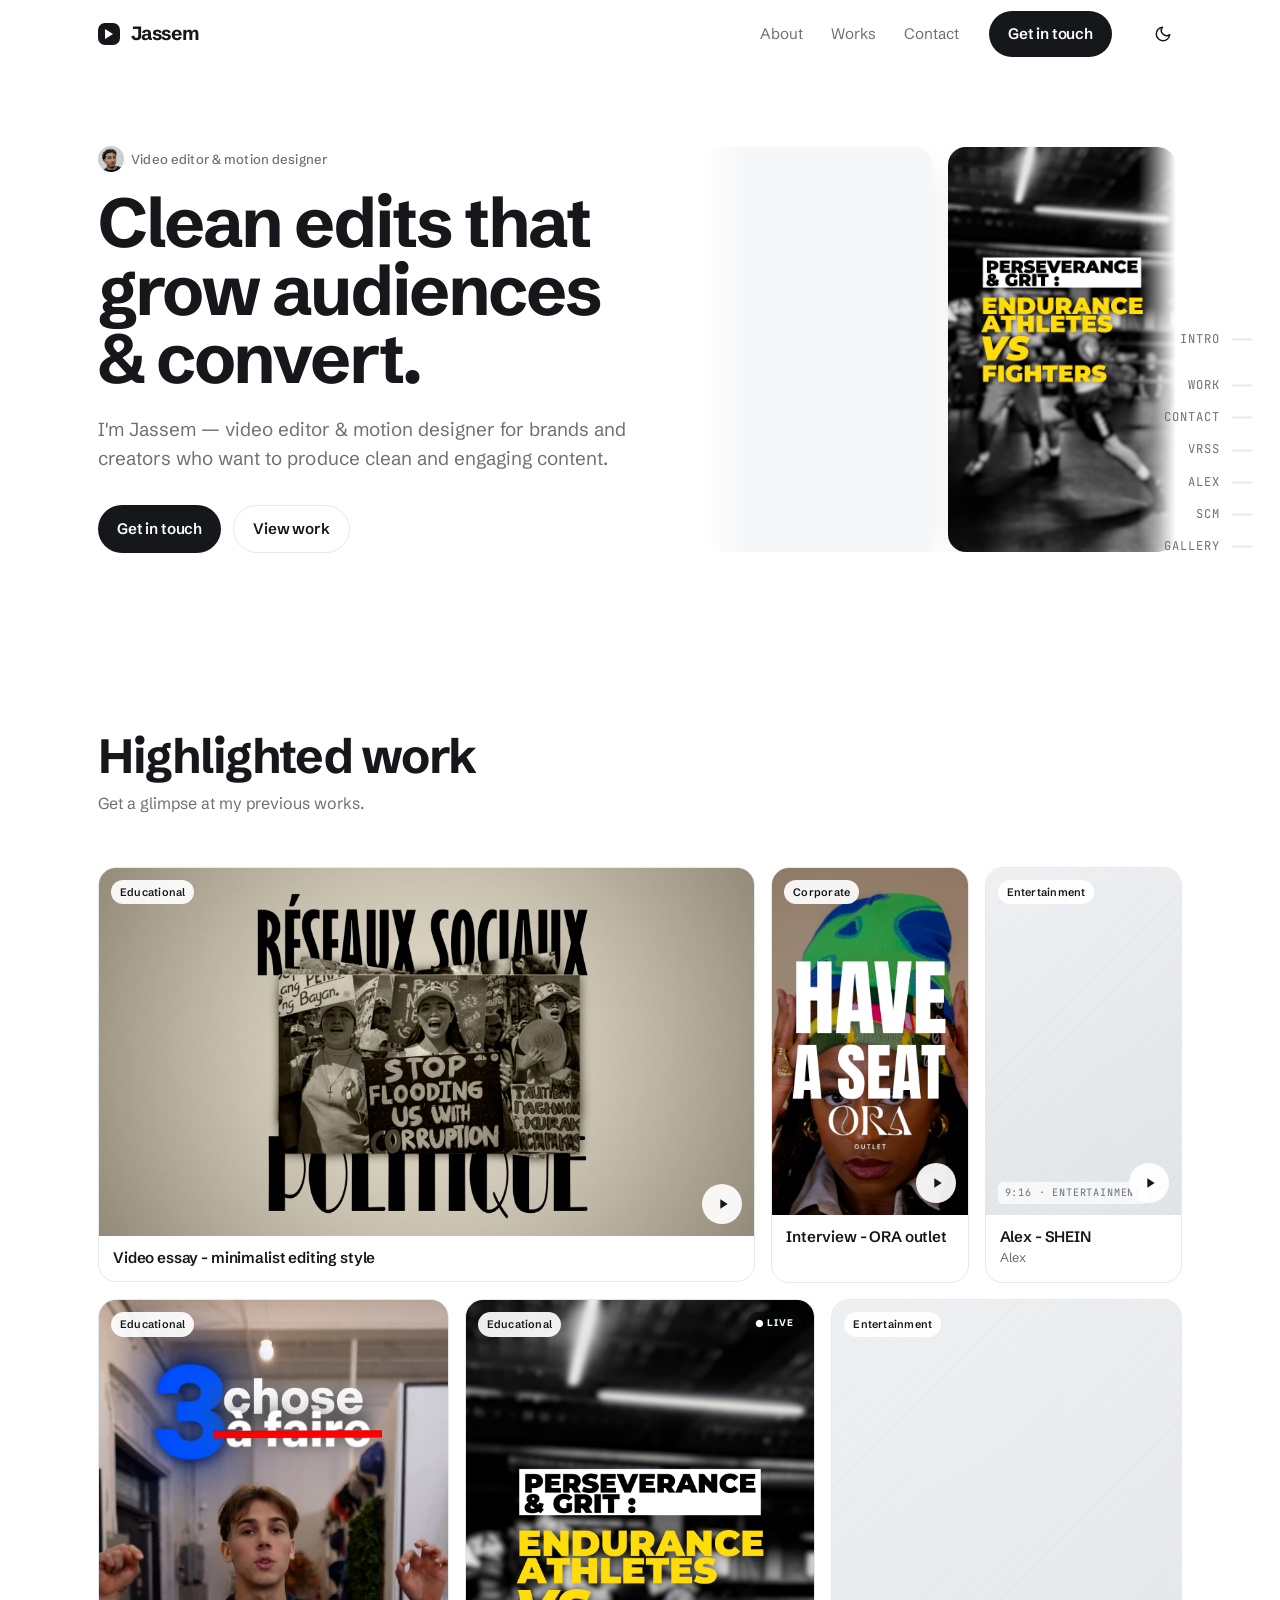
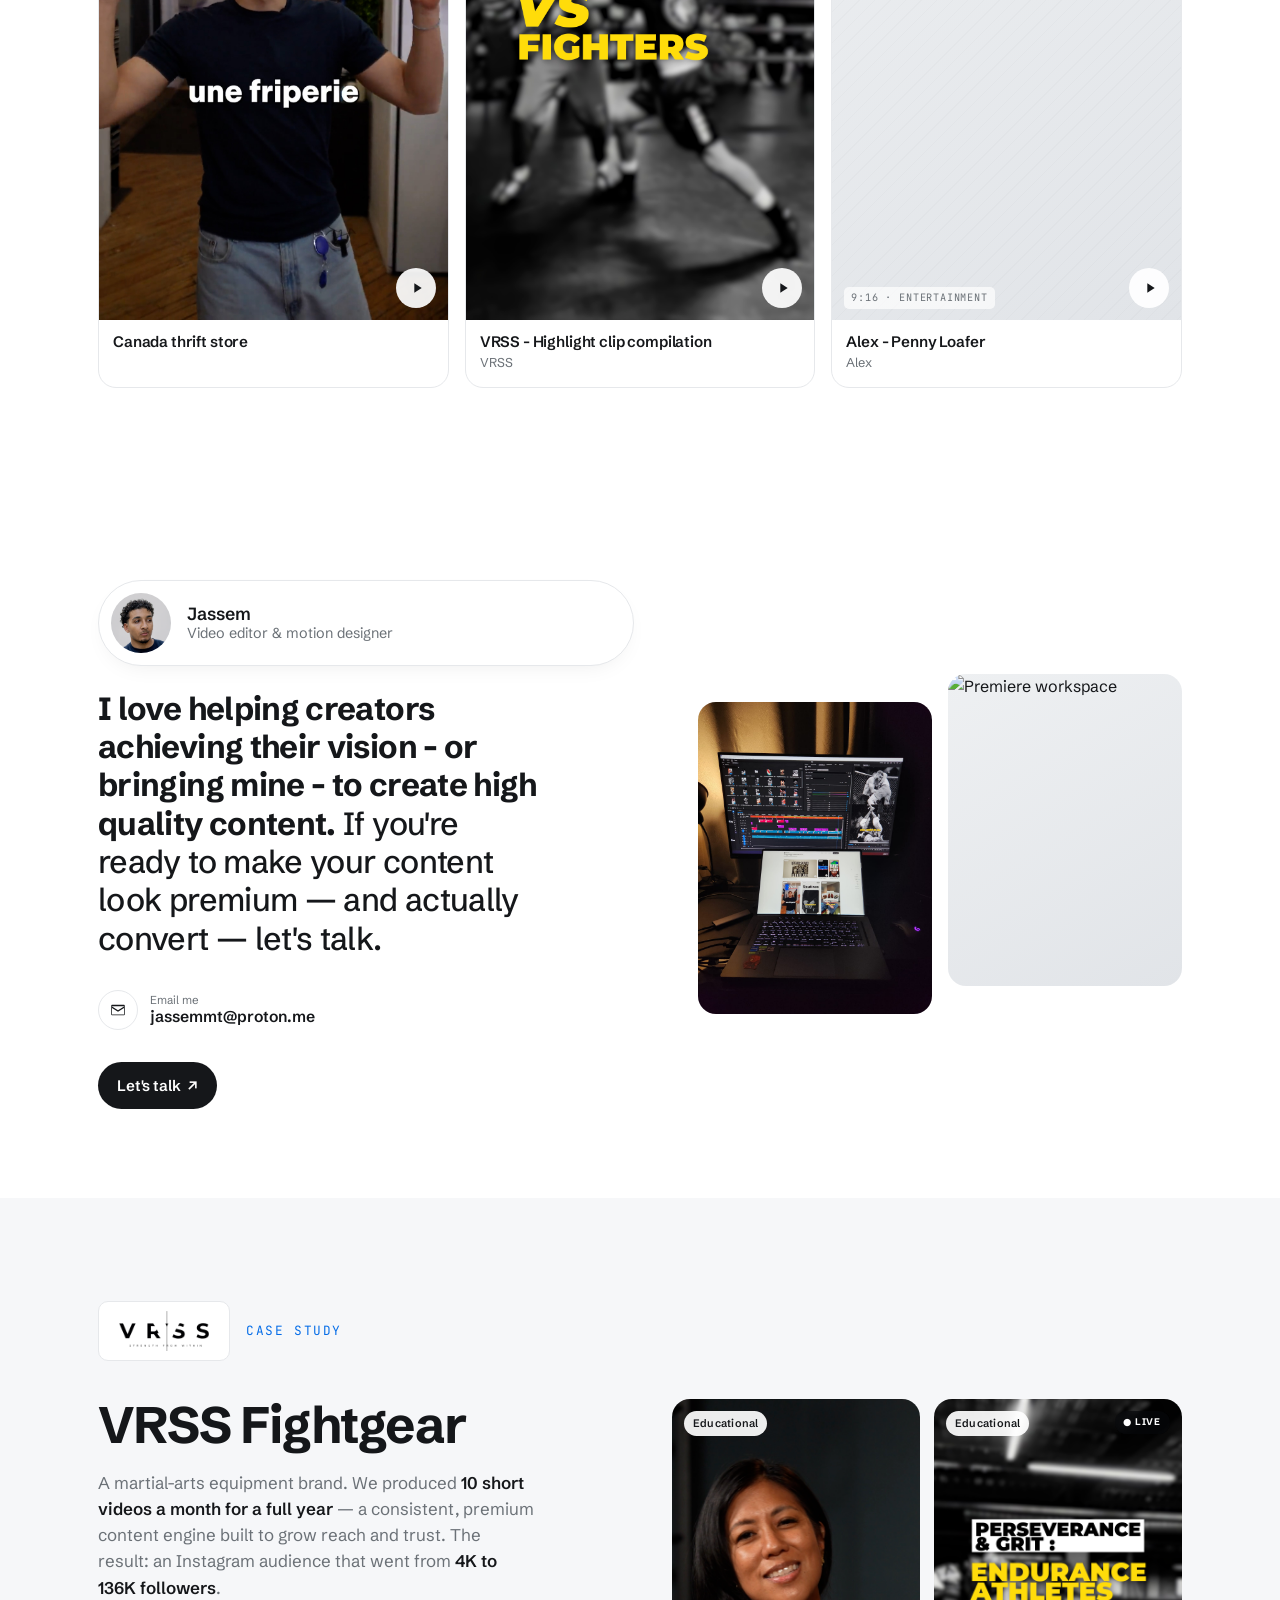
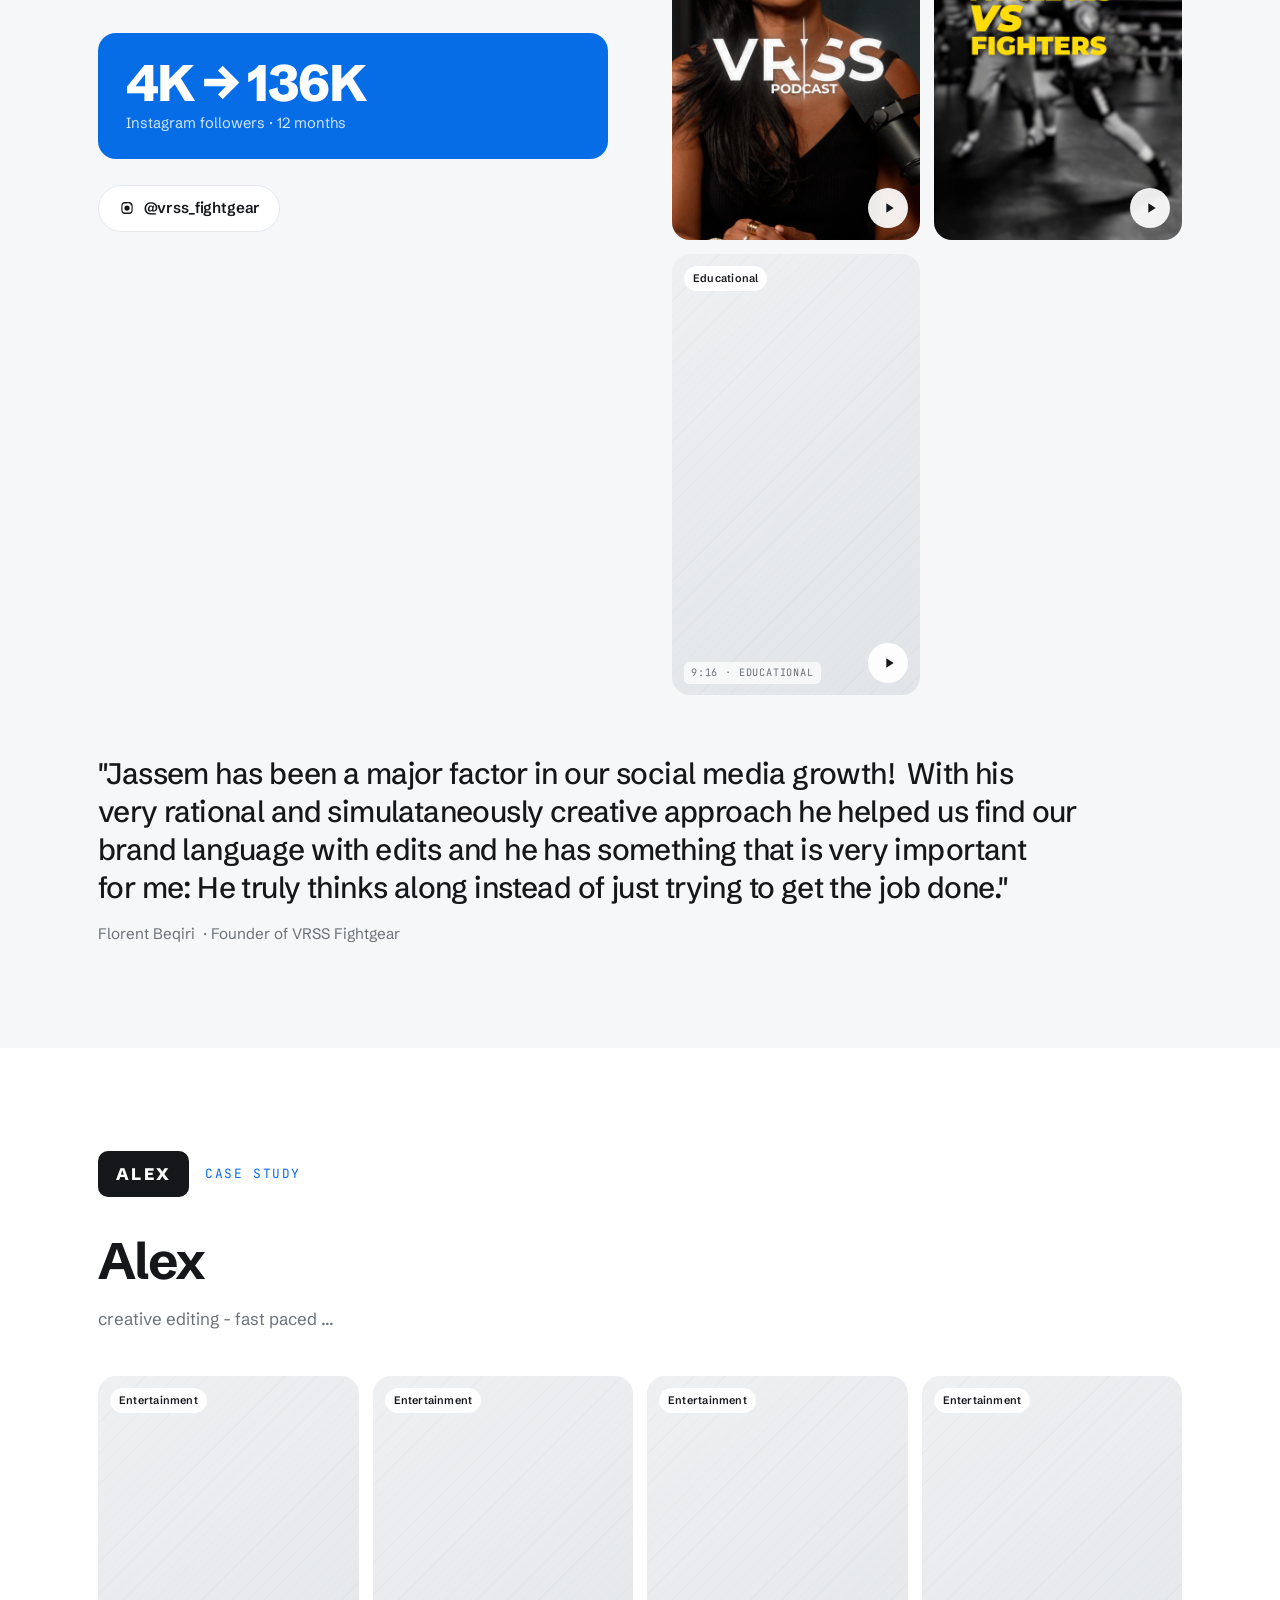
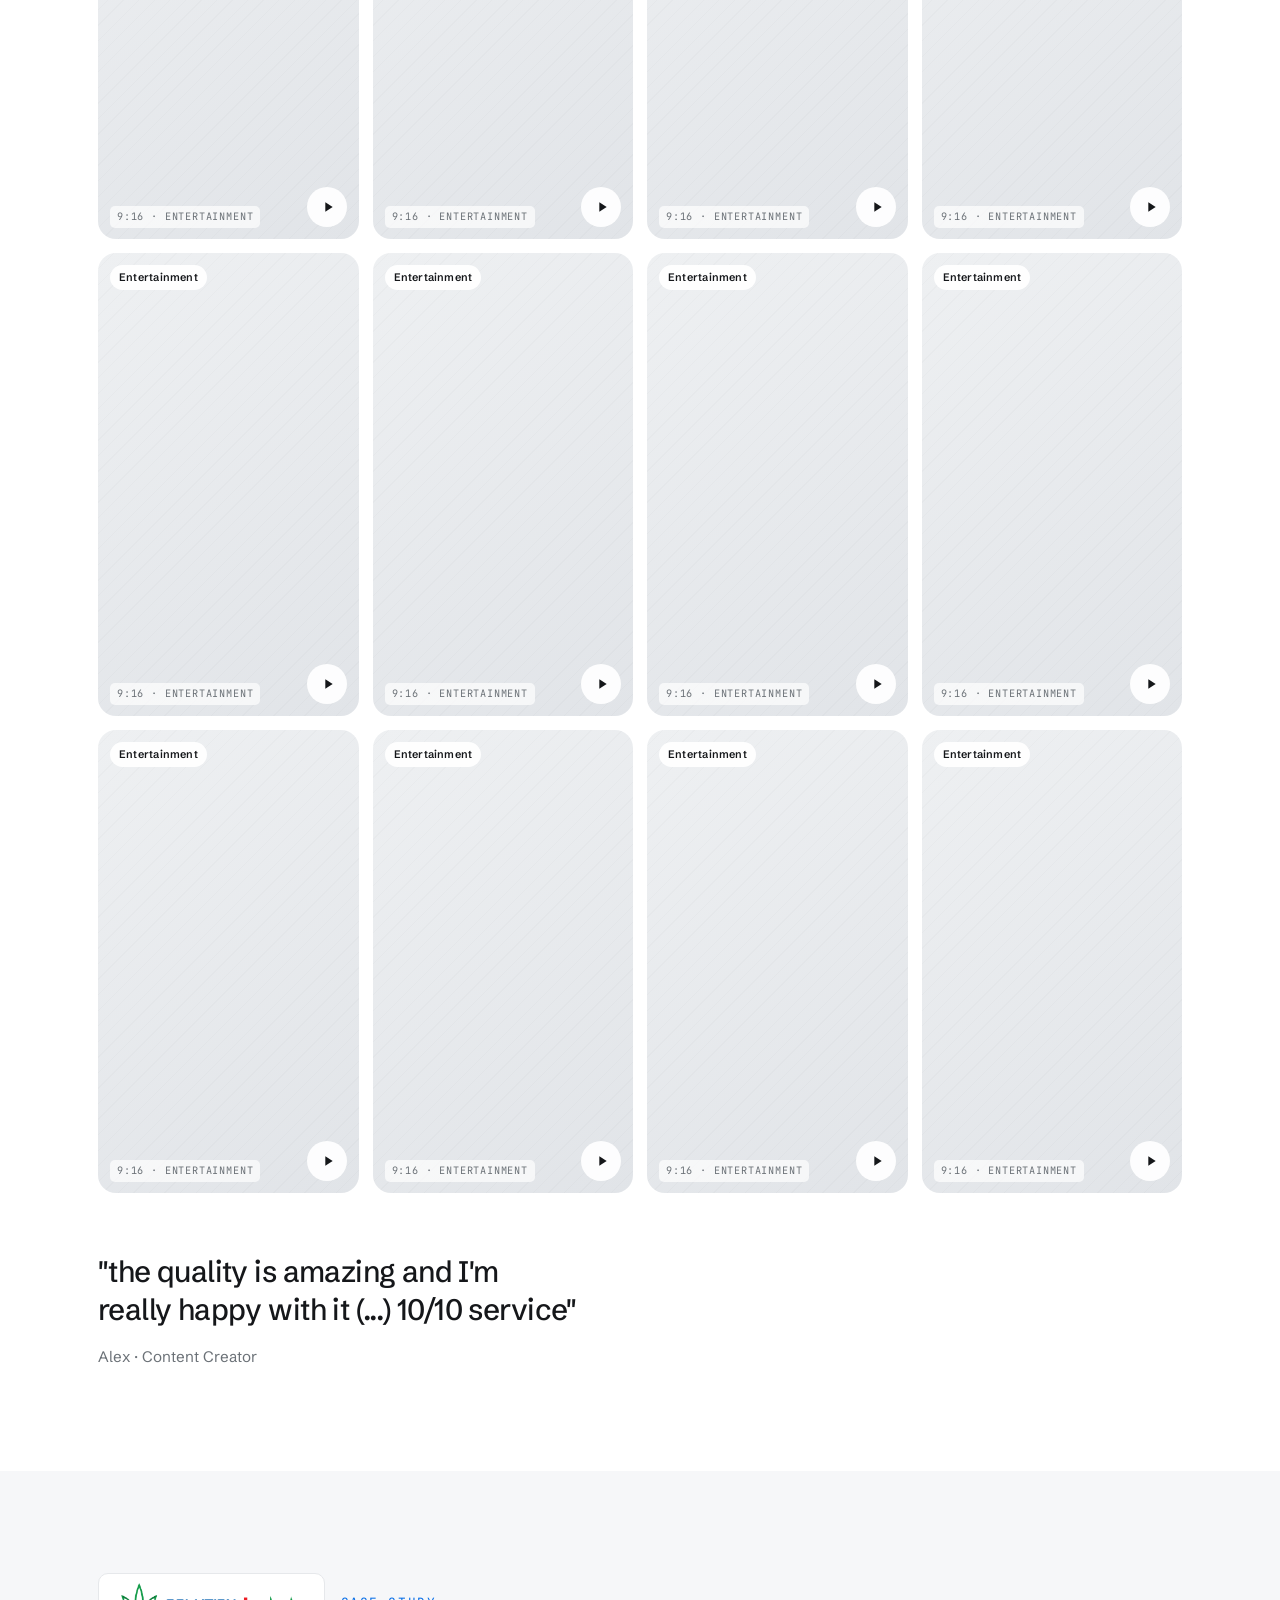
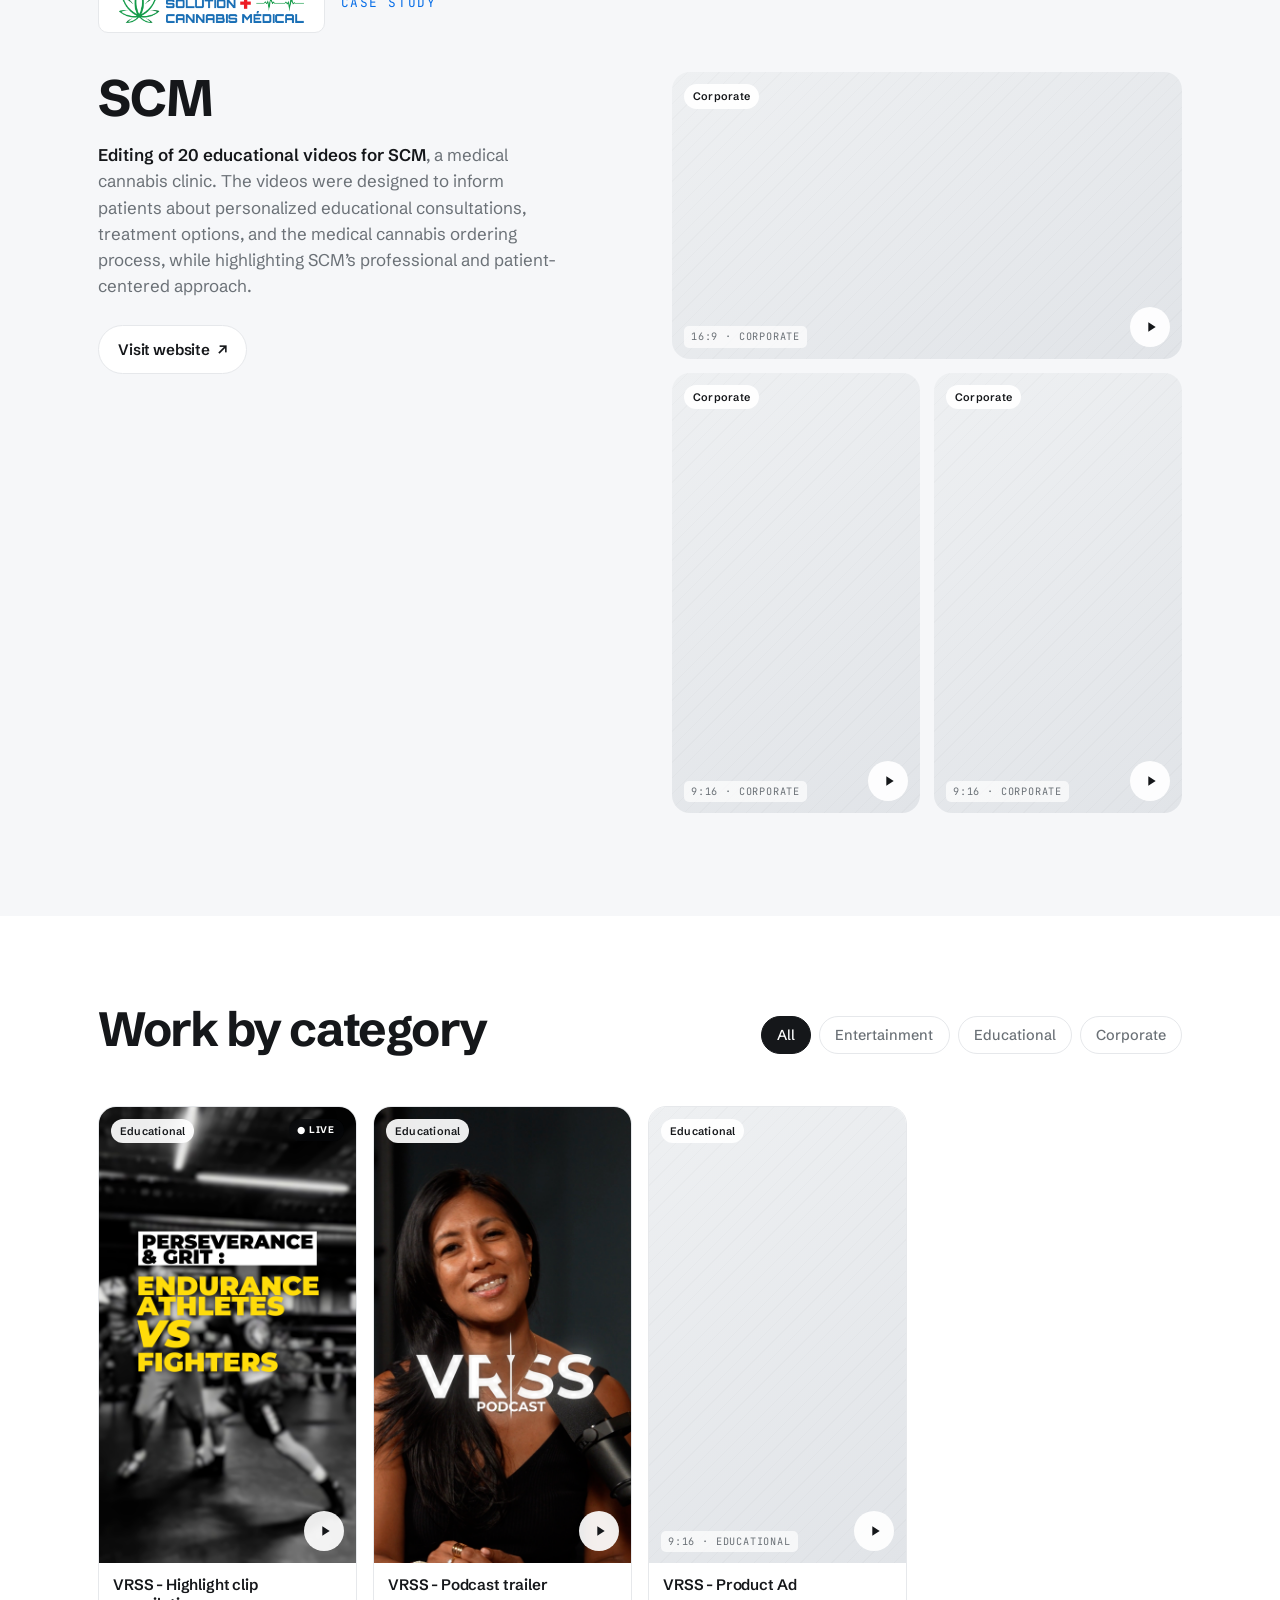
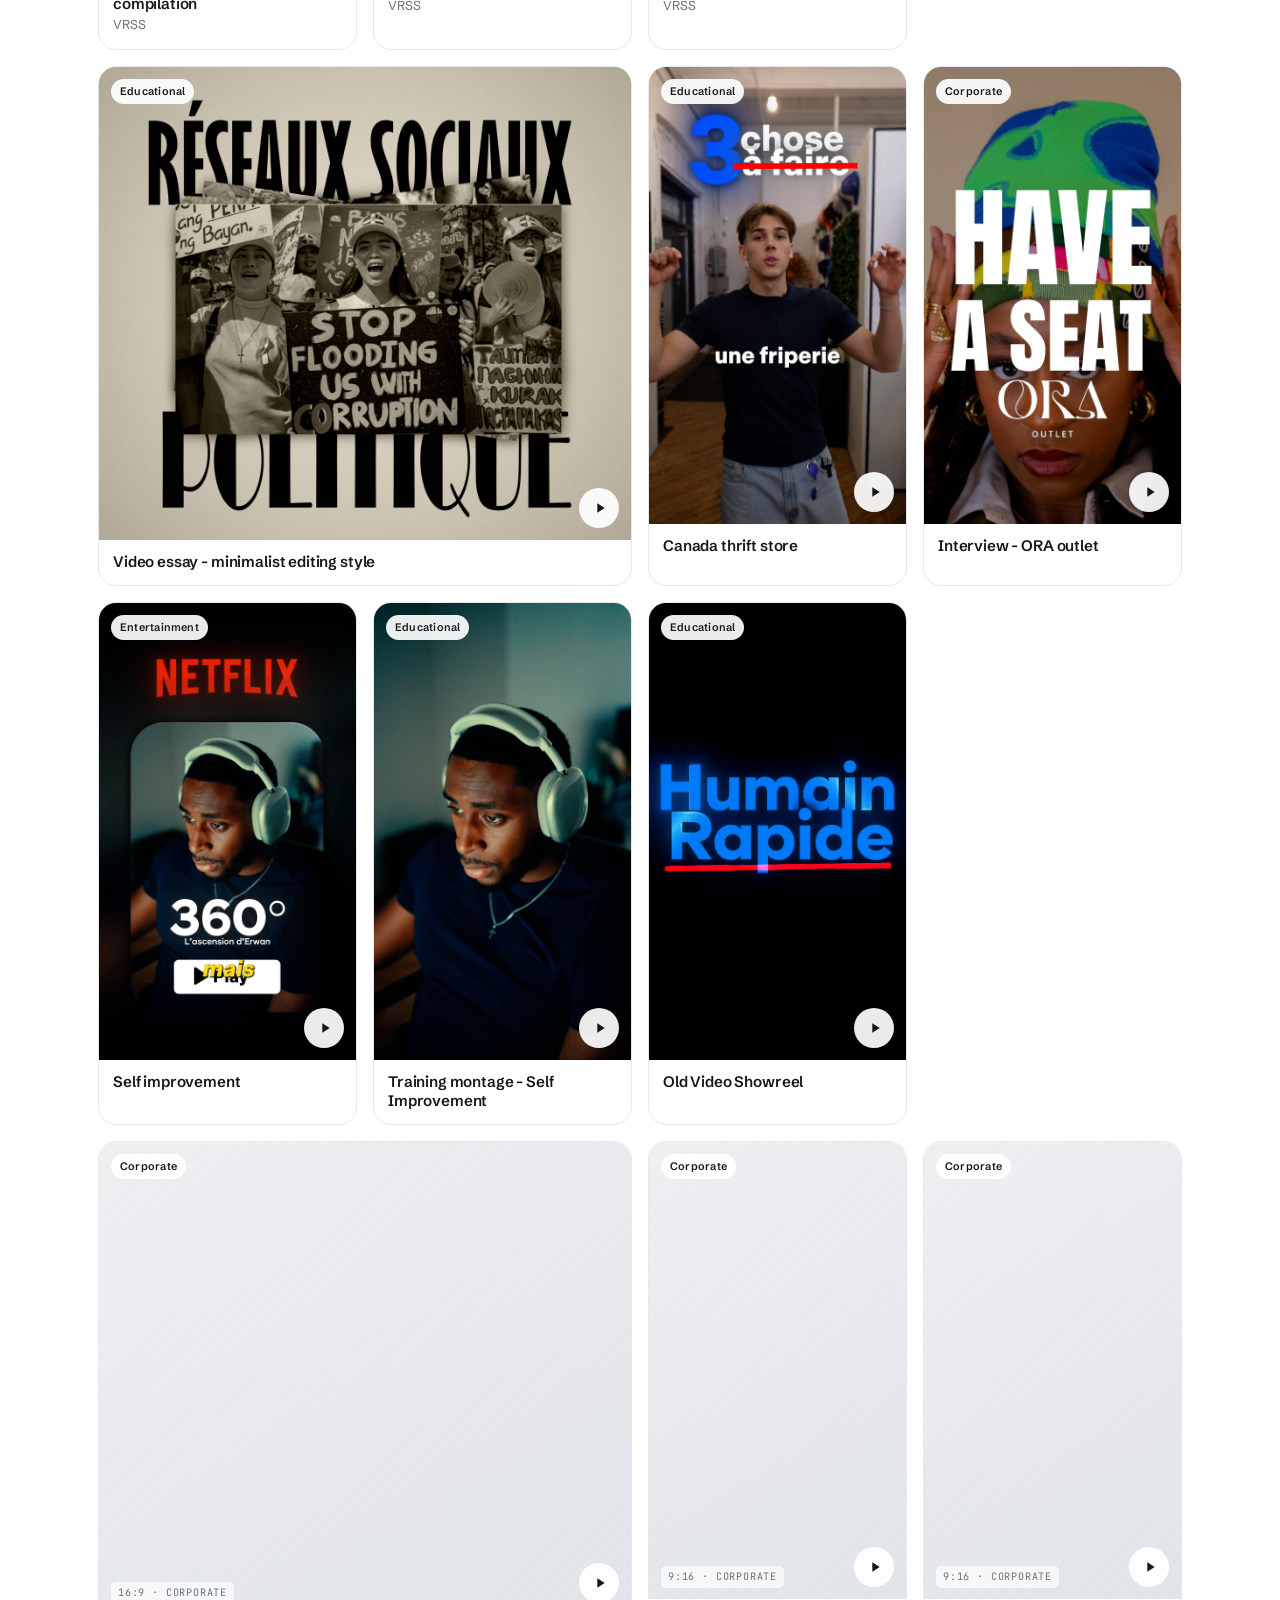
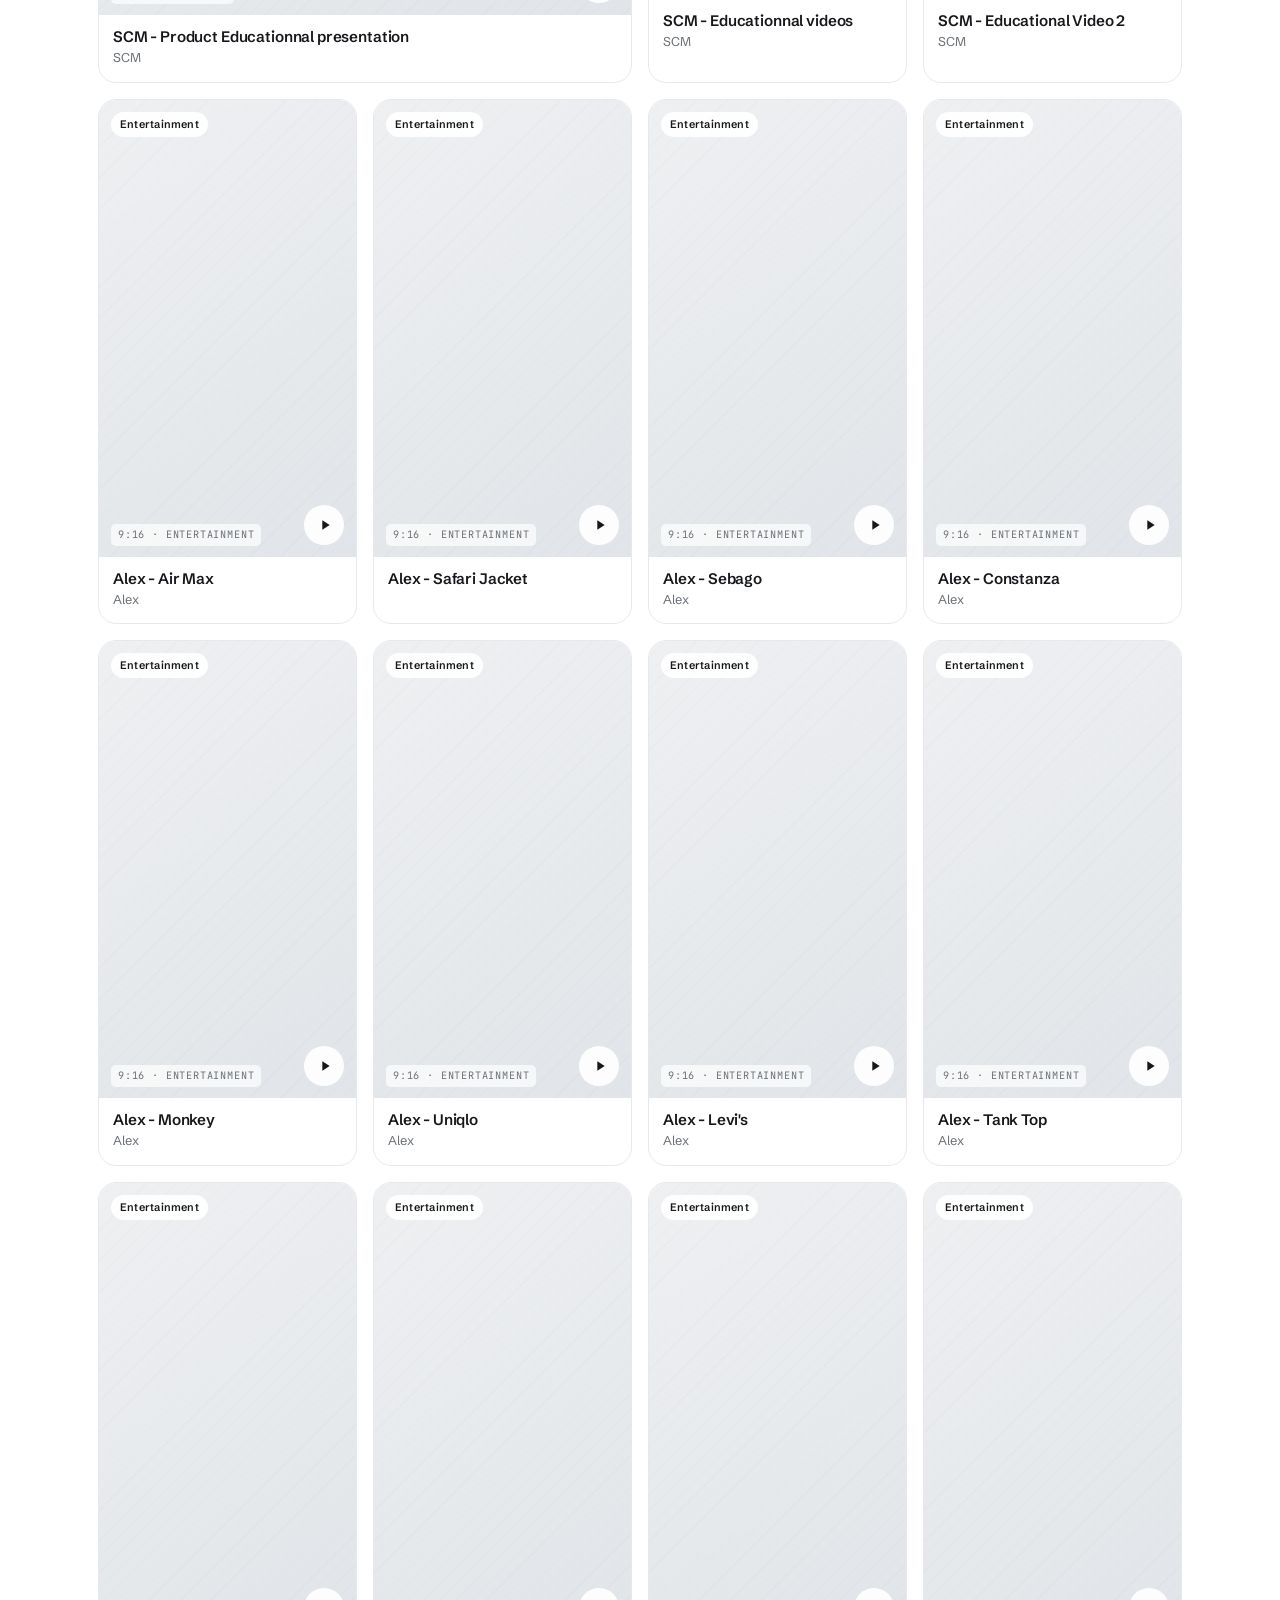
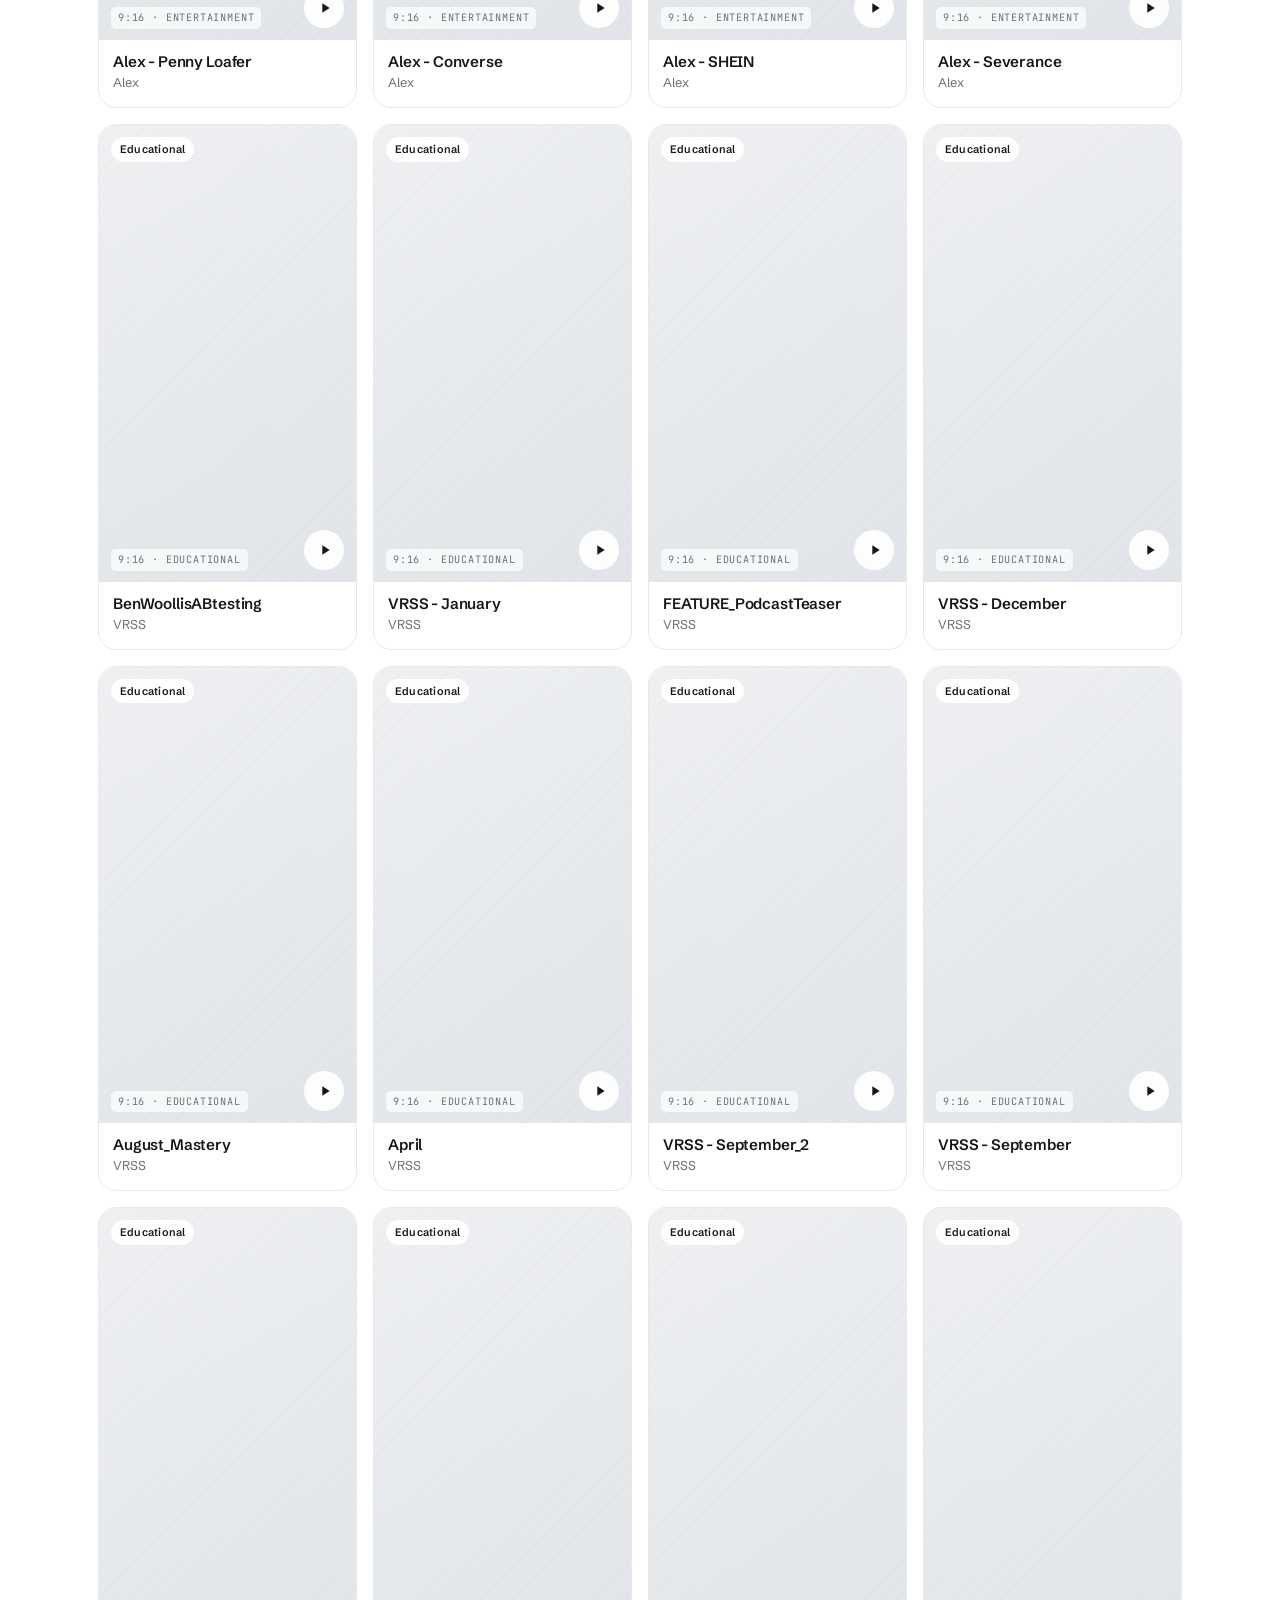
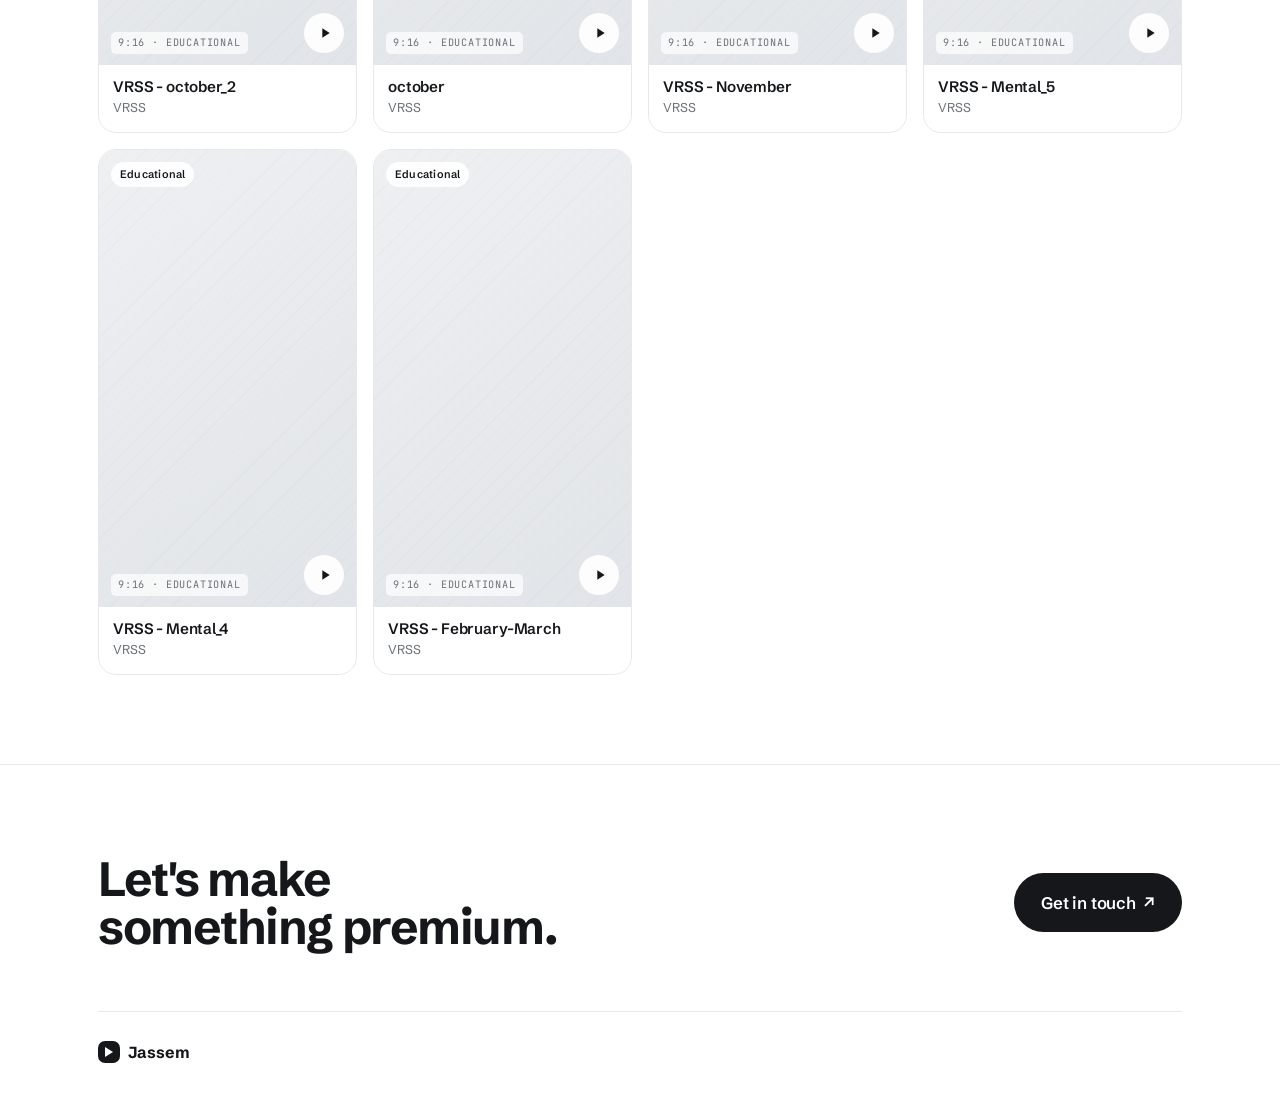
==== commit 18f00918: "change email" ====
--- a/index.html
+++ b/index.html
@@ -18,7 +18,7 @@
   <link rel="stylesheet" href="styles.css" />
   <script>
     document.documentElement.classList.add('js');
-    (function() {
+    (function () {
       var stored = localStorage.getItem('theme');
       if (stored === 'dark') {
         document.documentElement.setAttribute('data-theme', 'dark');
@@ -45,10 +45,12 @@
       </nav>
       <a class="btn btn--solid nav__cta" href="#contact">Get in touch</a>
       <button class="nav__theme" id="theme-toggle" aria-label="Toggle dark mode">
-        <svg class="theme-icon theme-icon-moon" viewBox="0 0 24 24" fill="none" stroke="currentColor" stroke-width="2" stroke-linecap="round" stroke-linejoin="round">
+        <svg class="theme-icon theme-icon-moon" viewBox="0 0 24 24" fill="none" stroke="currentColor" stroke-width="2"
+          stroke-linecap="round" stroke-linejoin="round">
           <path d="M21 12.79A9 9 0 1111.21 3 7 7 0 0021 12.79z"></path>
         </svg>
-        <svg class="theme-icon theme-icon-sun" viewBox="0 0 24 24" fill="none" stroke="currentColor" stroke-width="2" stroke-linecap="round" stroke-linejoin="round">
+        <svg class="theme-icon theme-icon-sun" viewBox="0 0 24 24" fill="none" stroke="currentColor" stroke-width="2"
+          stroke-linecap="round" stroke-linejoin="round">
           <circle cx="12" cy="12" r="5"></circle>
           <line x1="12" y1="1" x2="12" y2="3"></line>
           <line x1="12" y1="21" x2="12" y2="23"></line>
@@ -149,7 +151,7 @@
               content.</strong> If you're ready to make your content look premium — and actually convert — let's talk.
           </p>
           <div class="band__contacts">
-            <a class="contact-row" href="mailto:hello@jassem.com">
+            <a class="contact-row" href="mailto:jassemmt@proton.me">
               <span class="contact-row__ic" aria-hidden="true">
                 <svg viewBox="0 0 24 24">
                   <path
--- a/styles.css
+++ b/styles.css
@@ -244,9 +244,7 @@
   gap: var(--gap);
   animation: heroScroll 25s linear infinite;
 }
-.hero-carousel:hover .hero-carousel__track {
-  animation-play-state: paused;
-}
+
 .hero-carousel__group {
   display: flex;
   flex-direction: row;
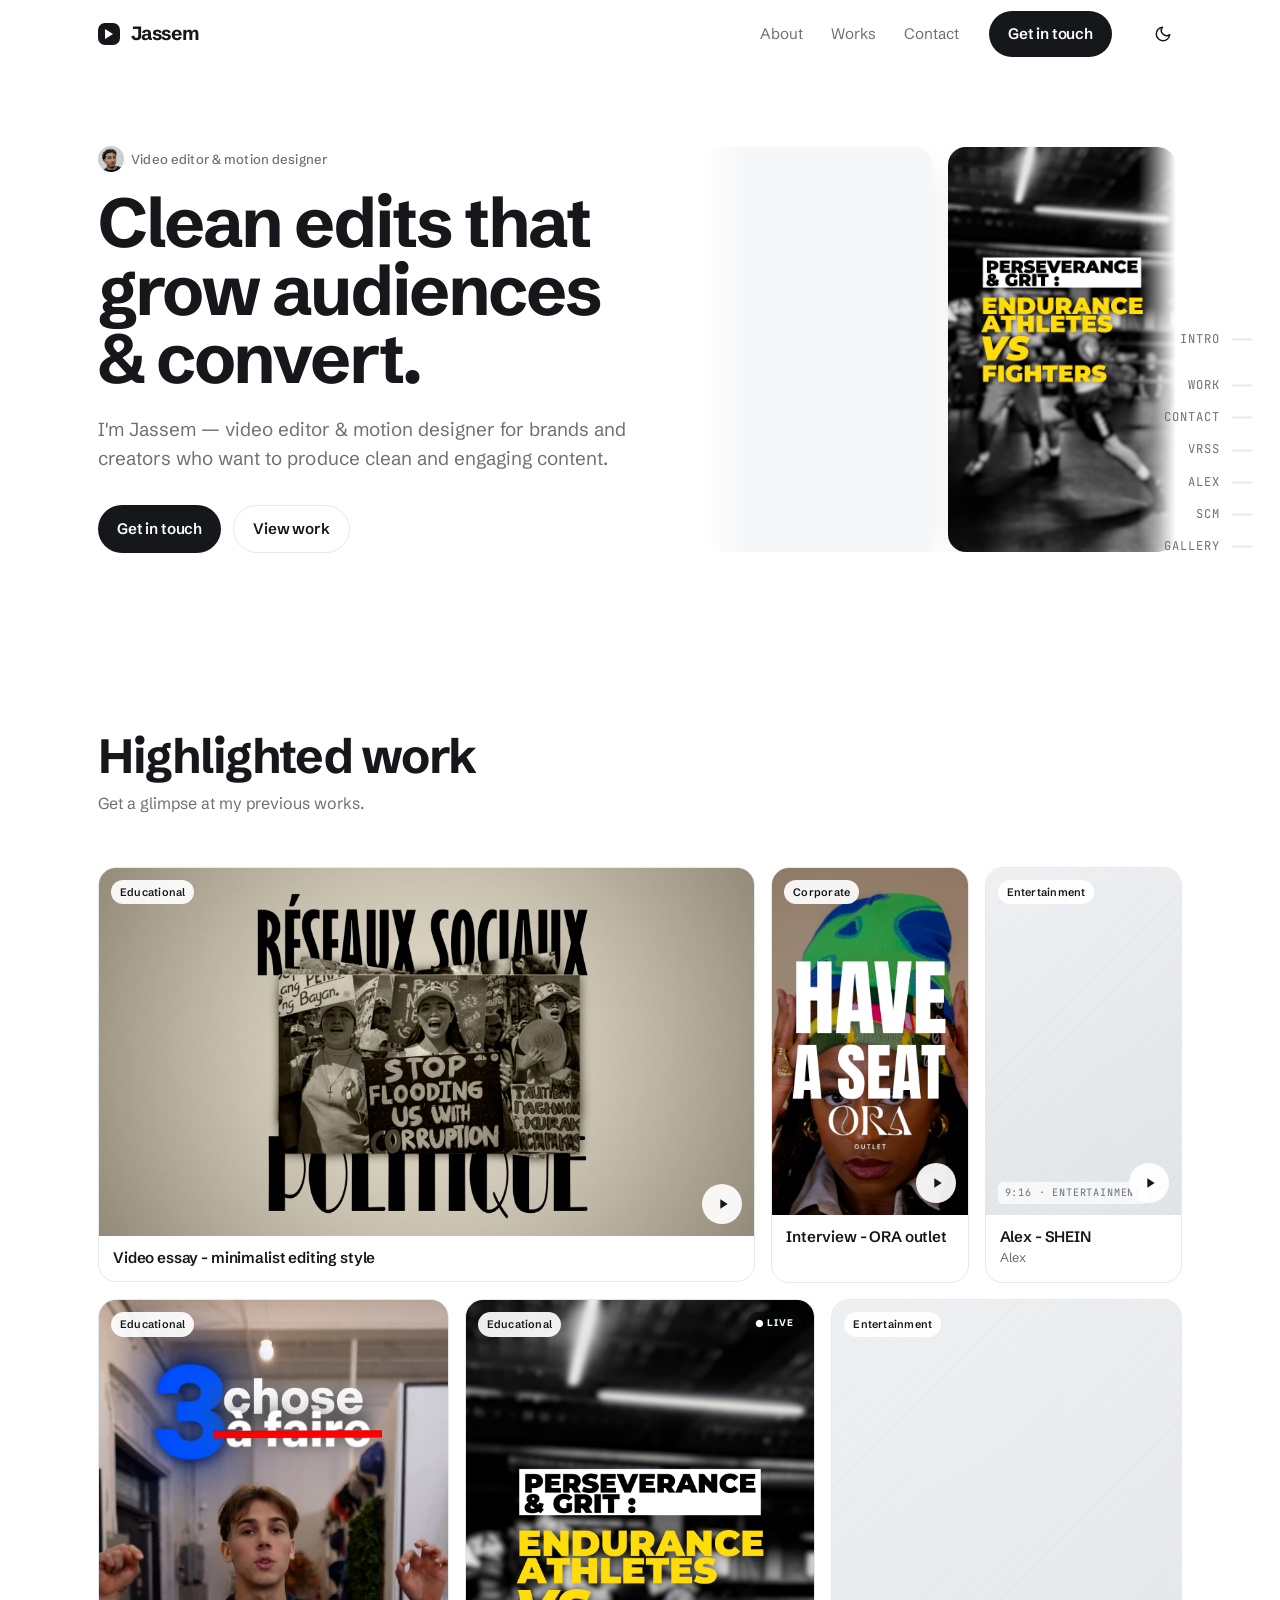
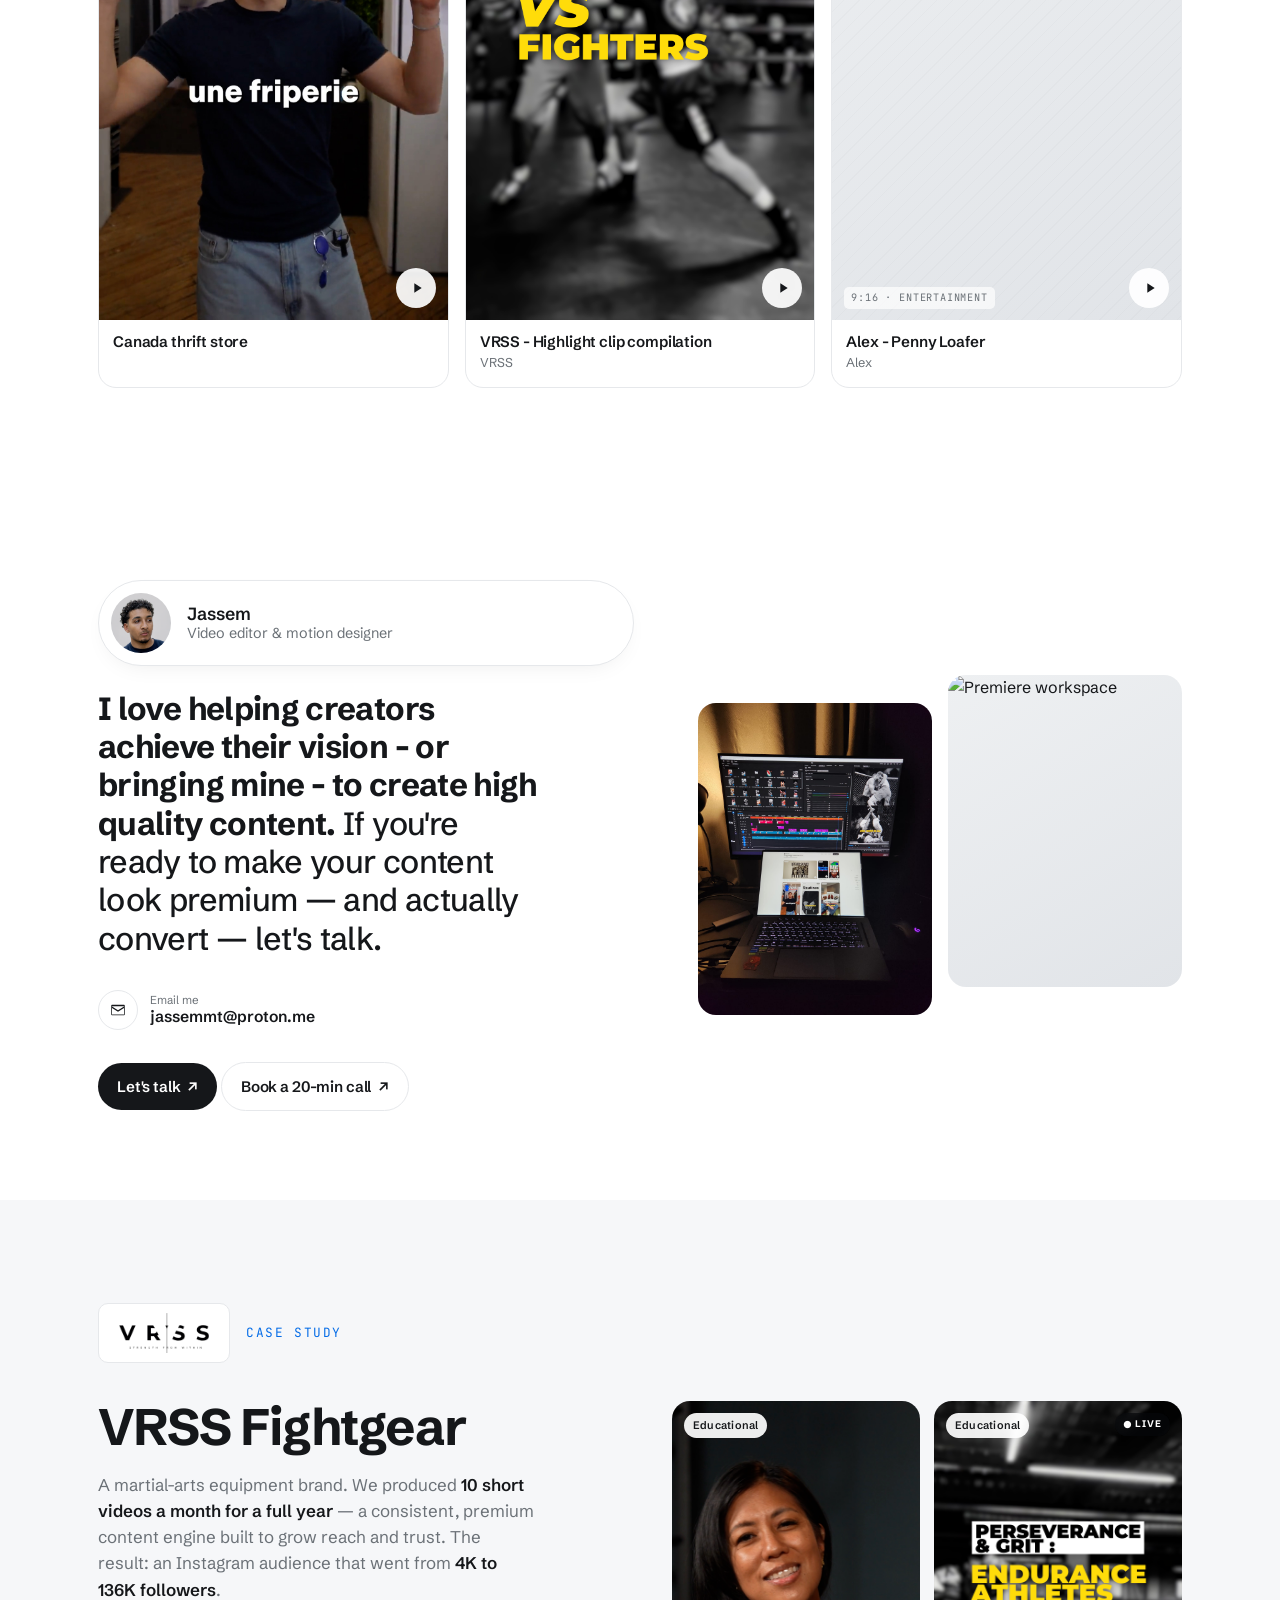
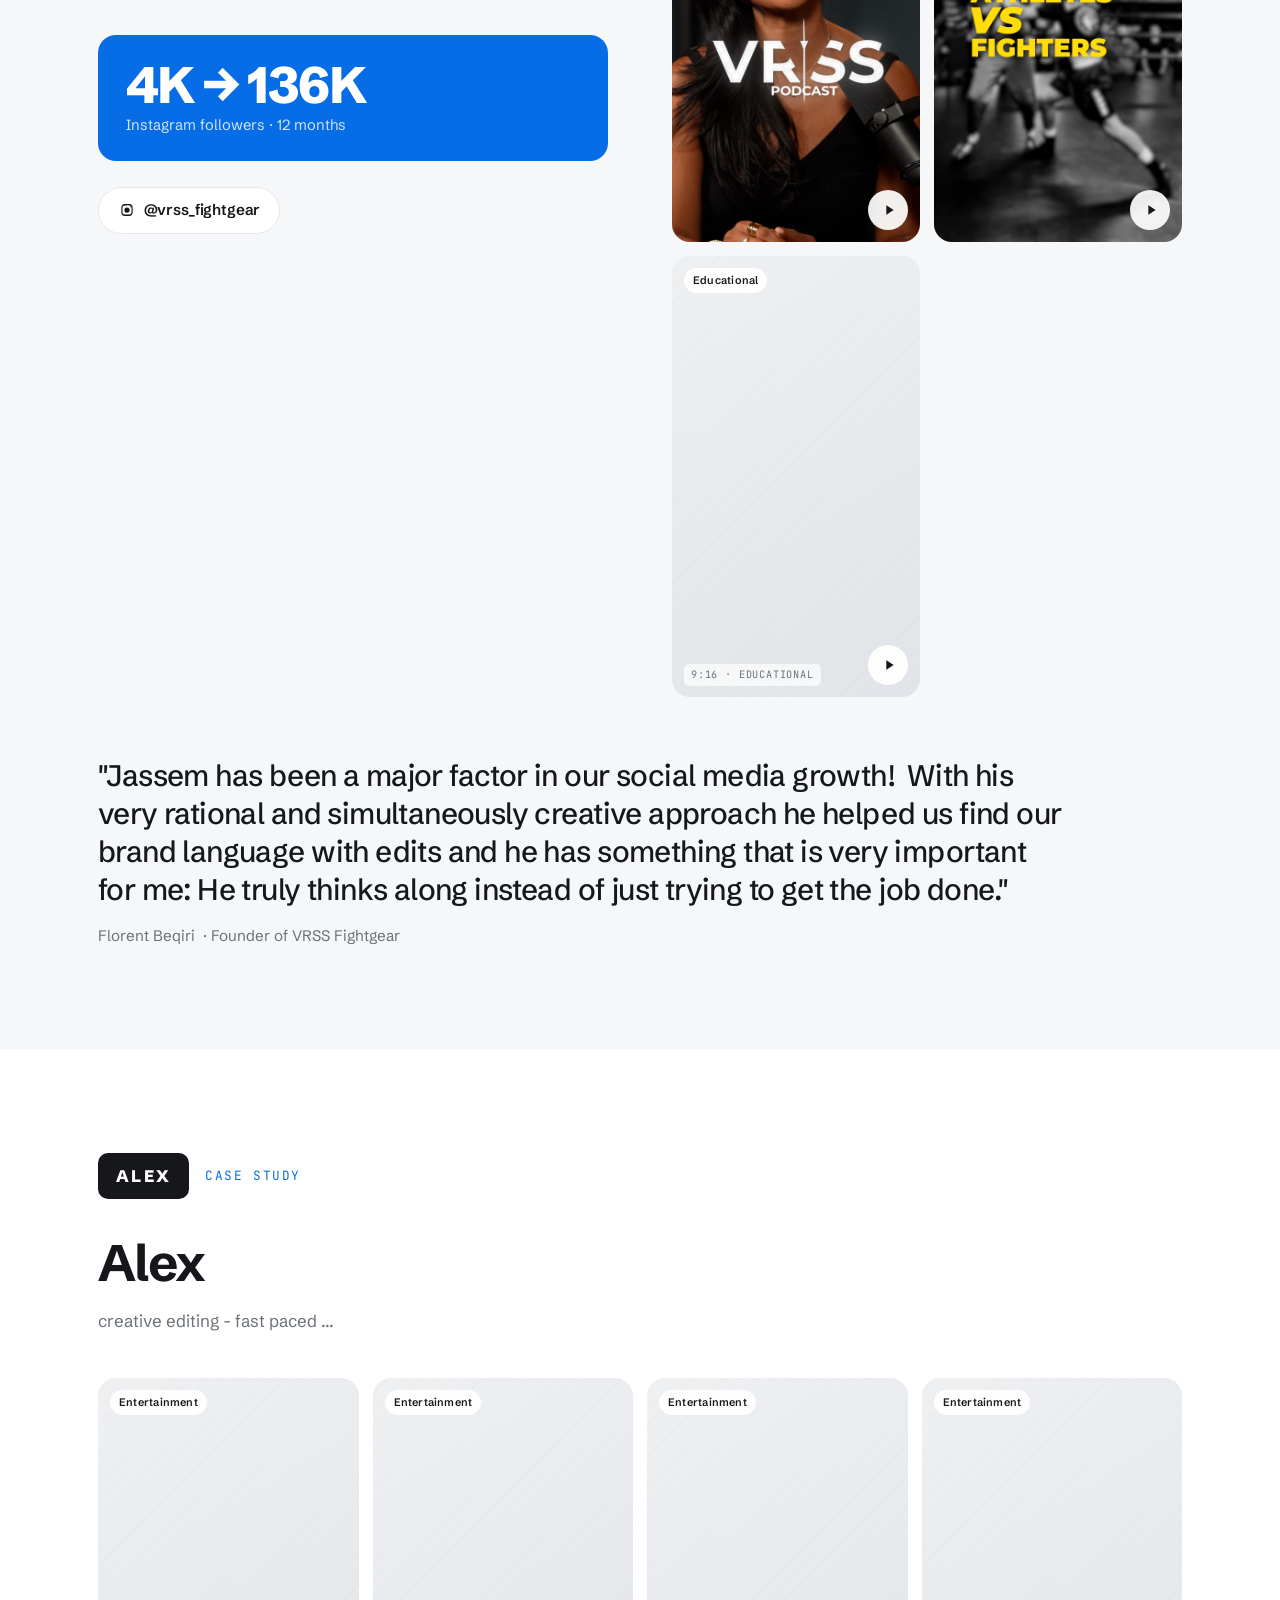
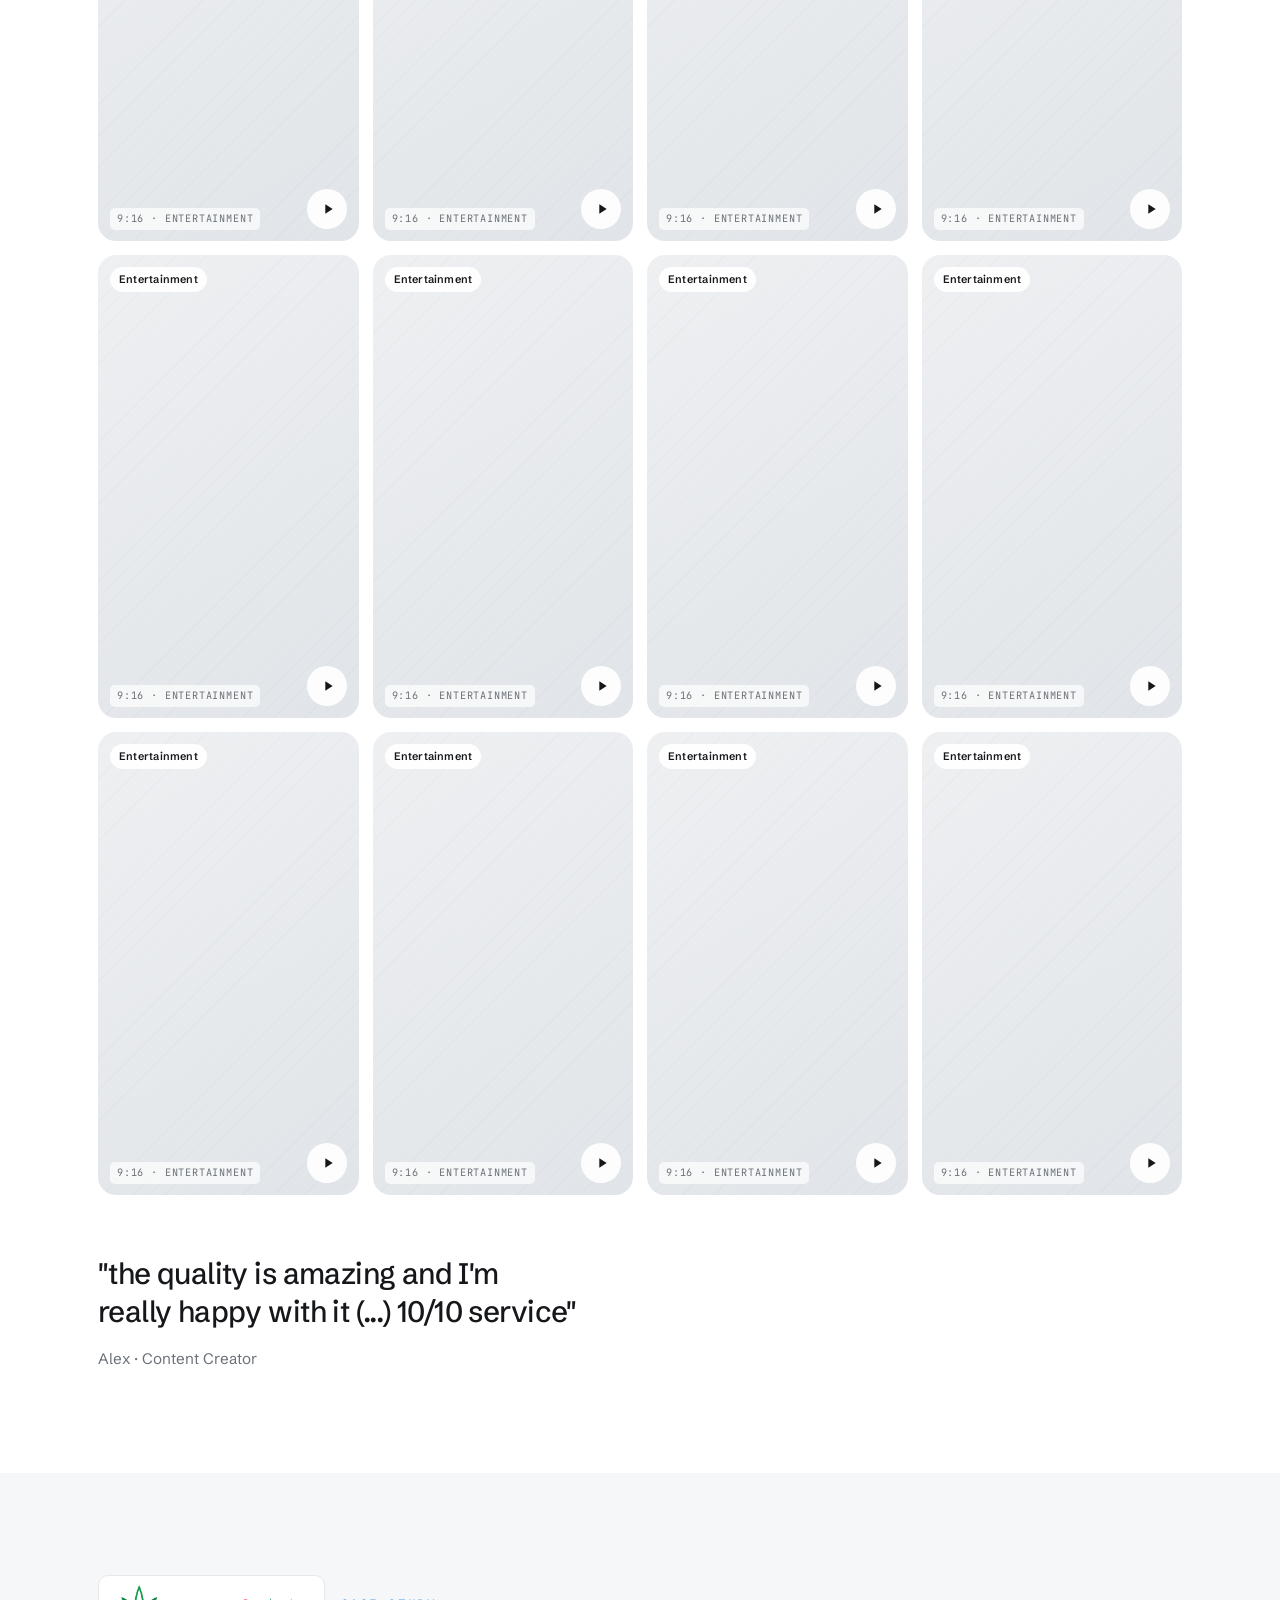
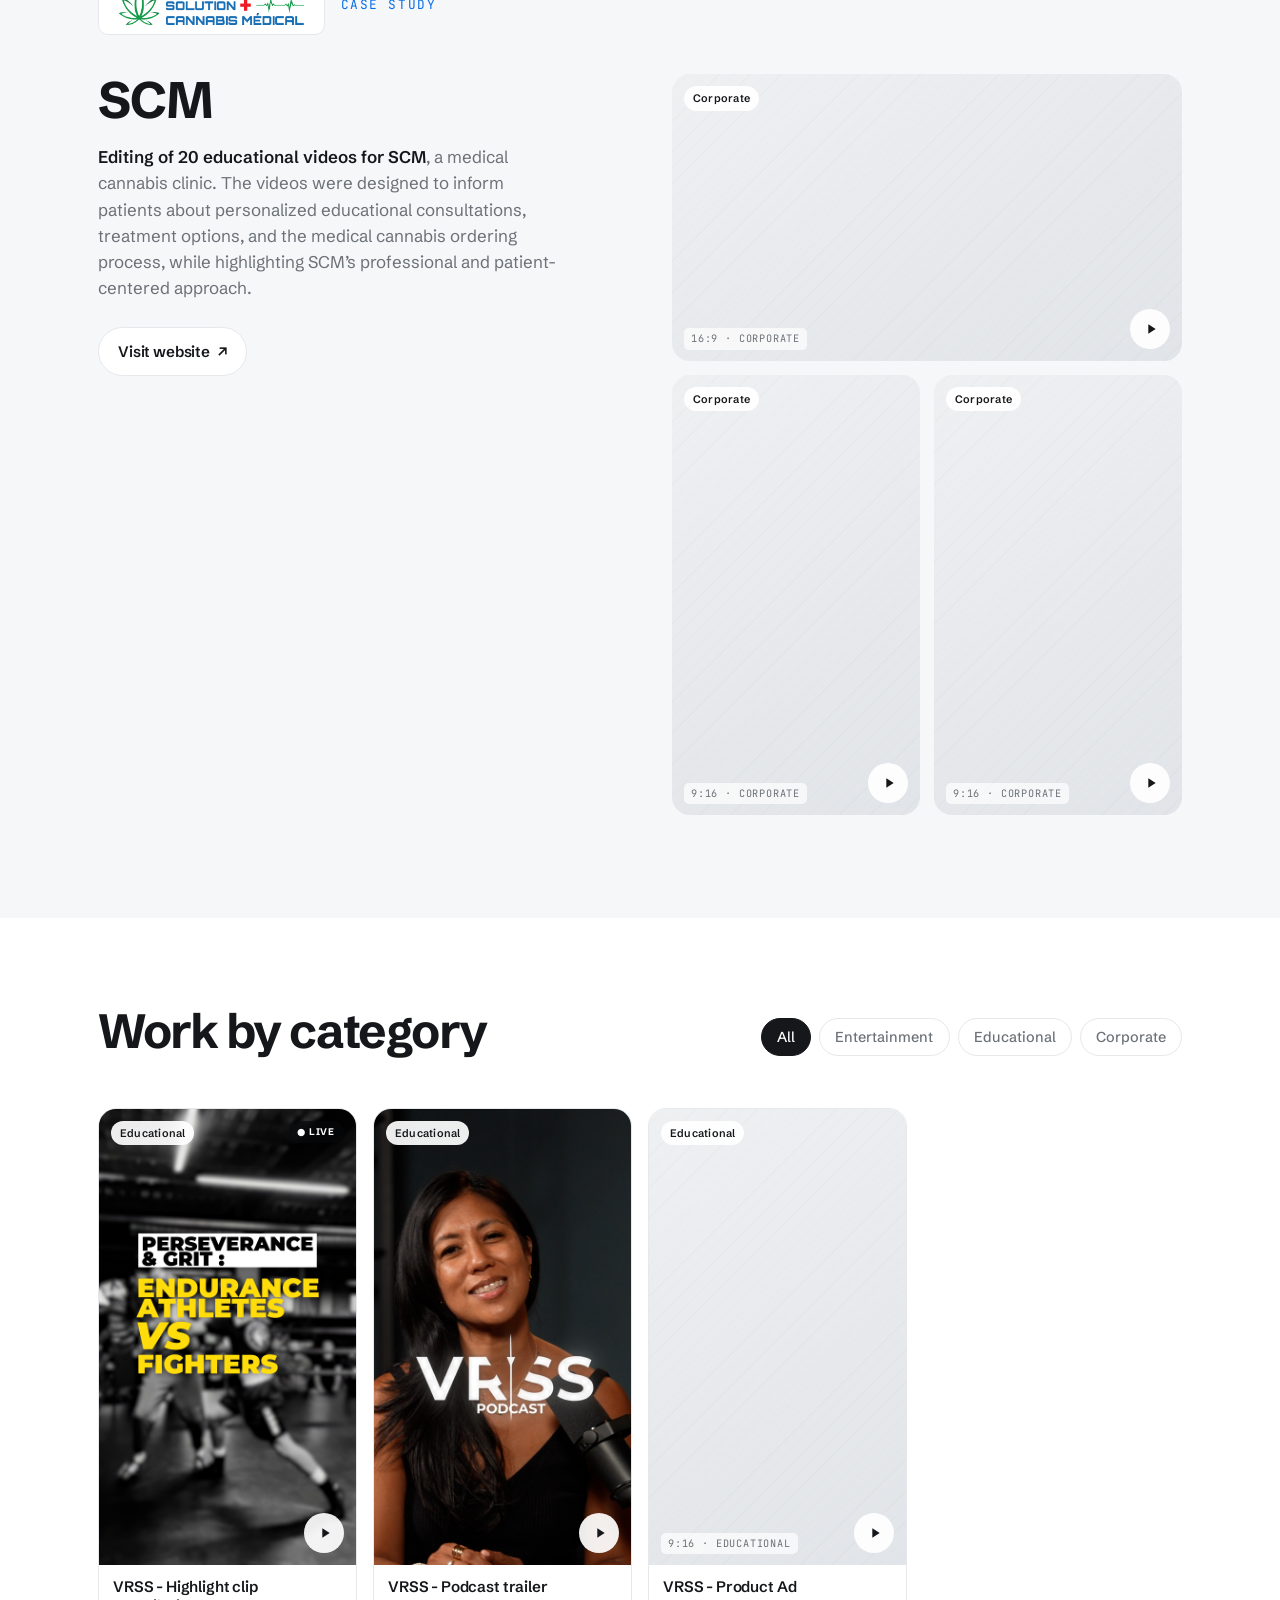
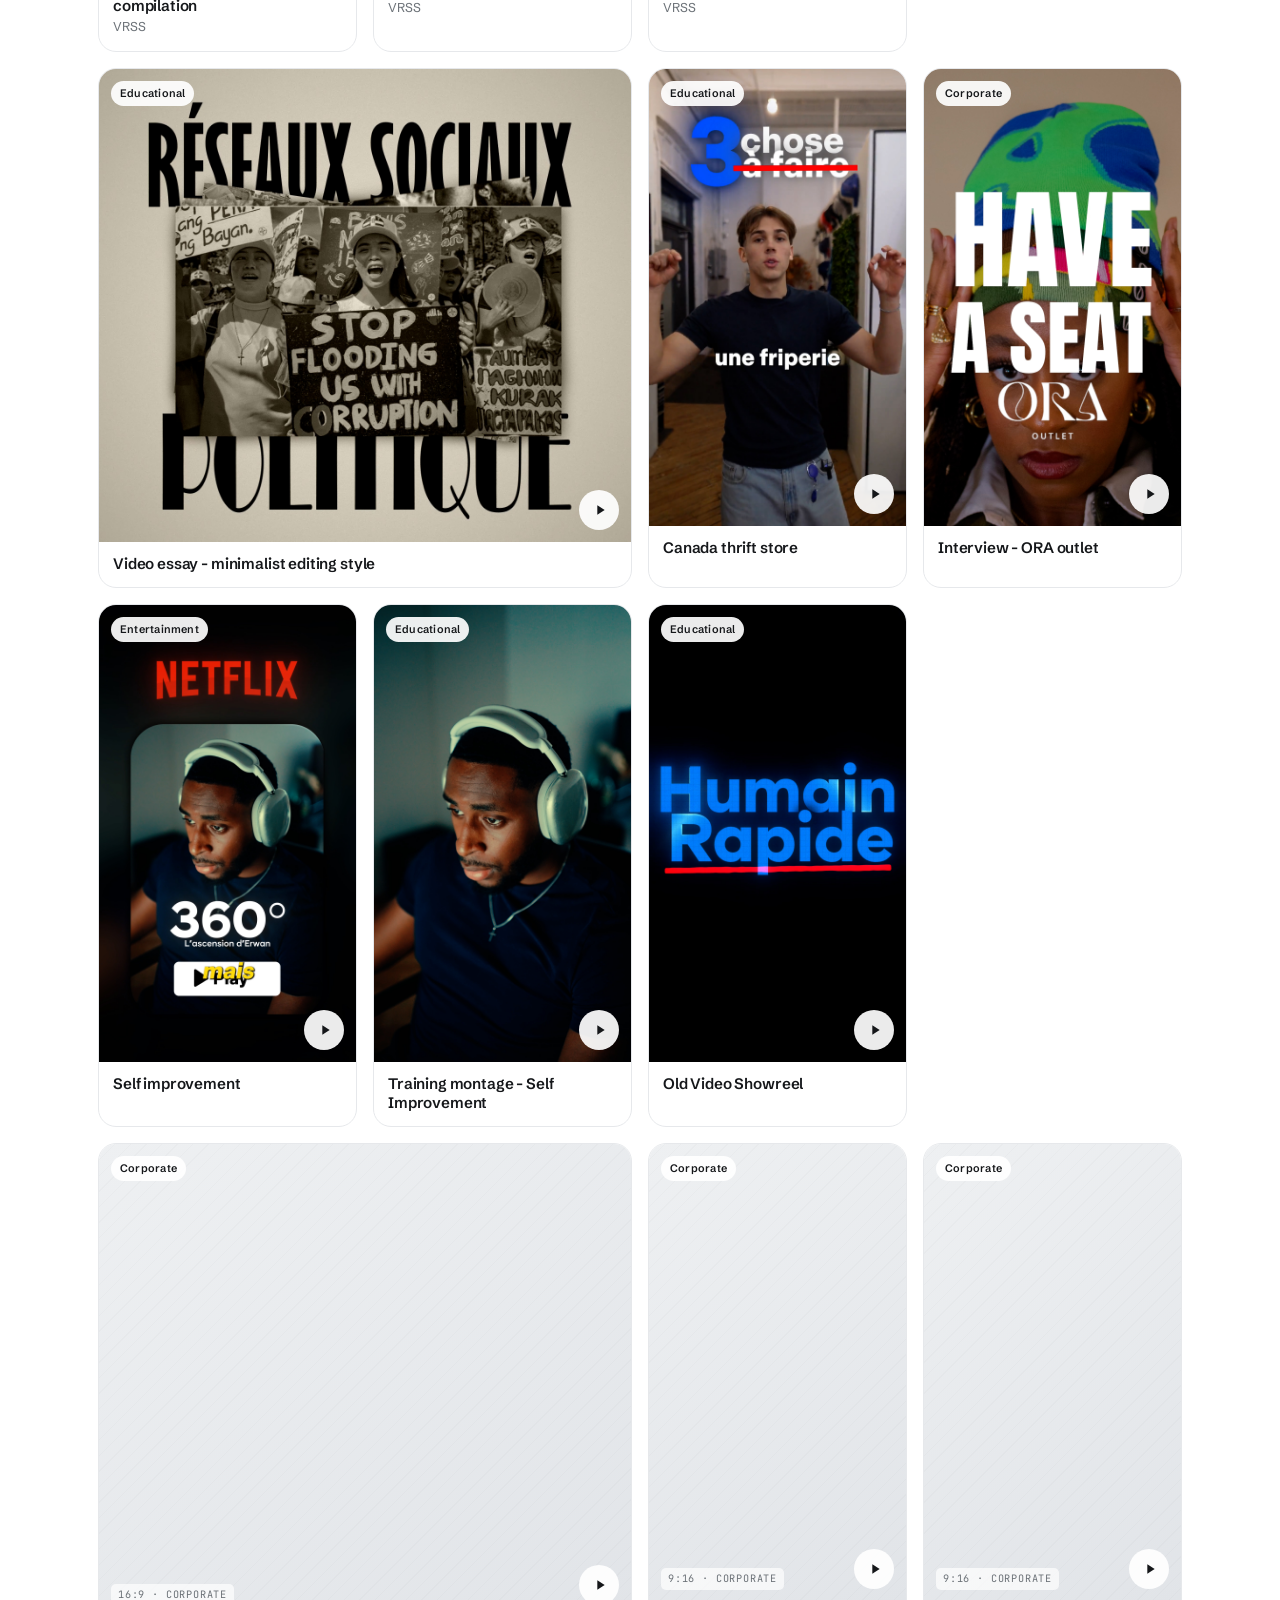
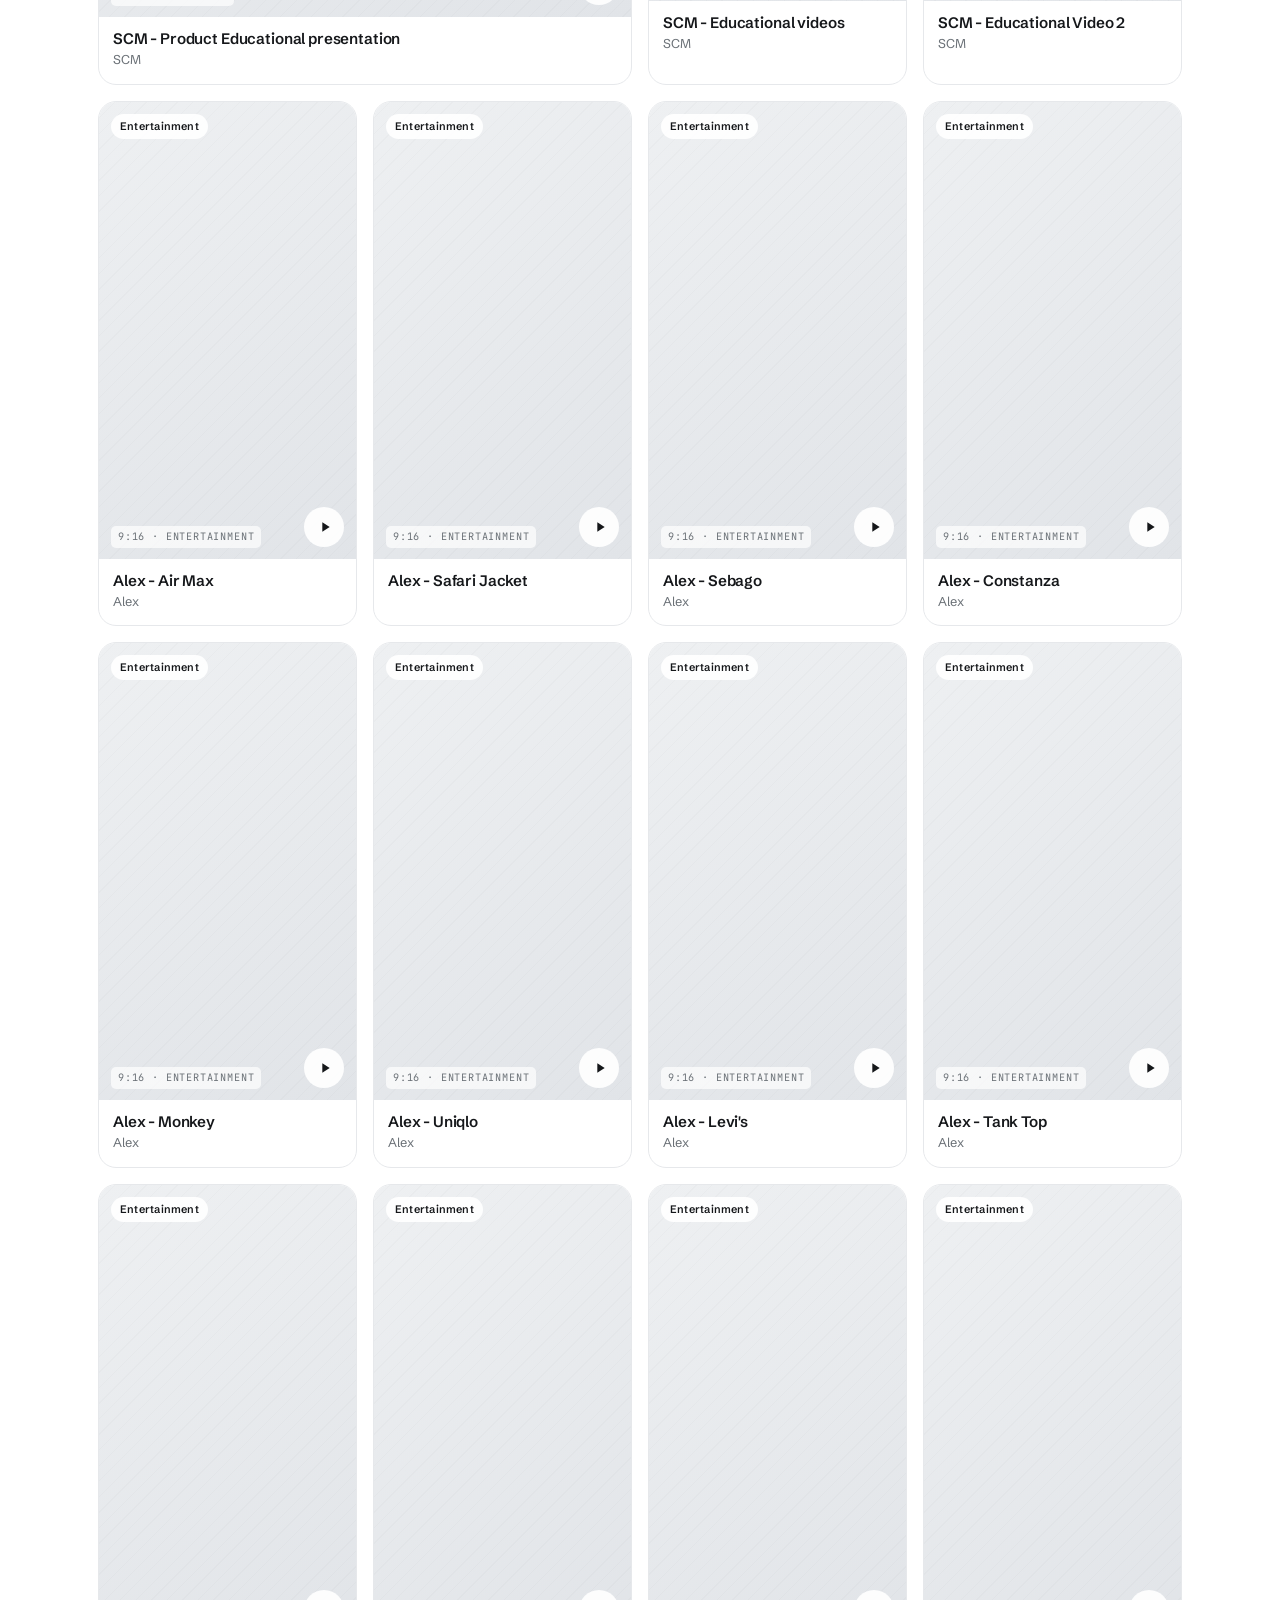
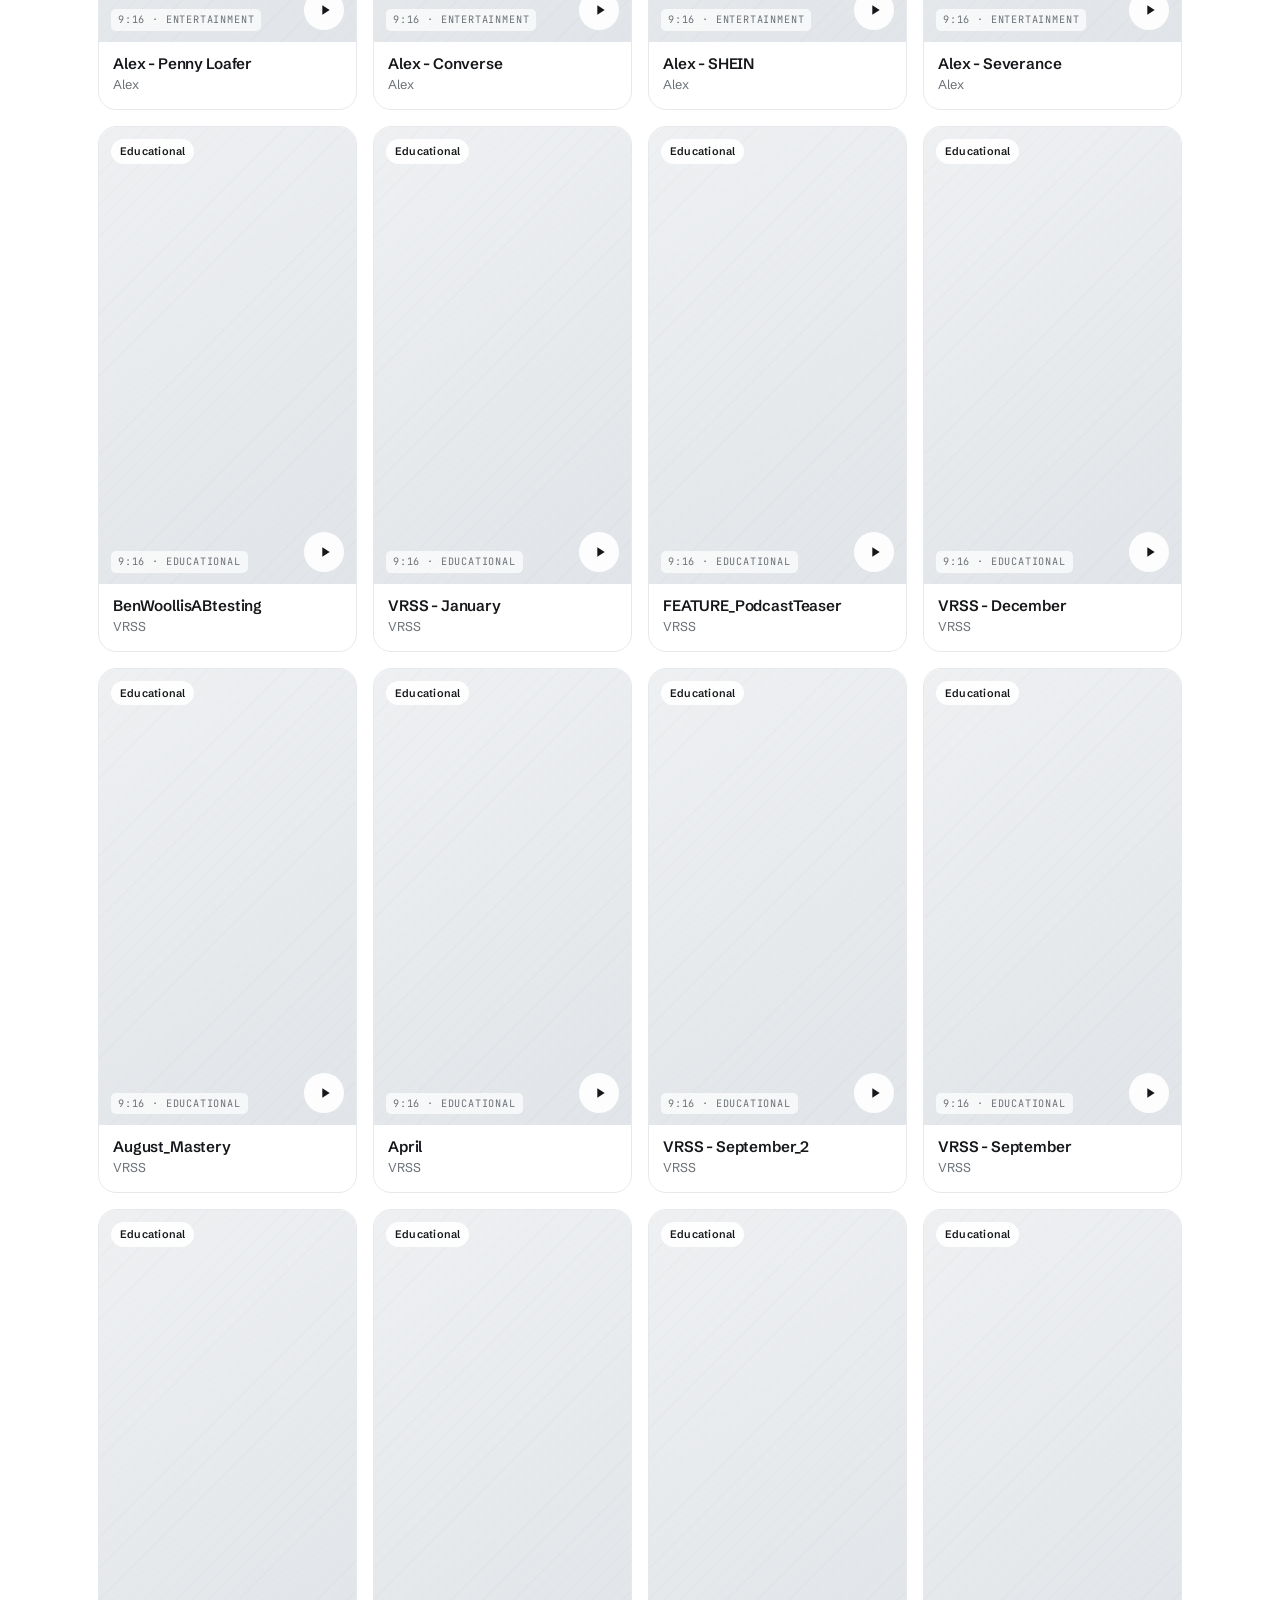
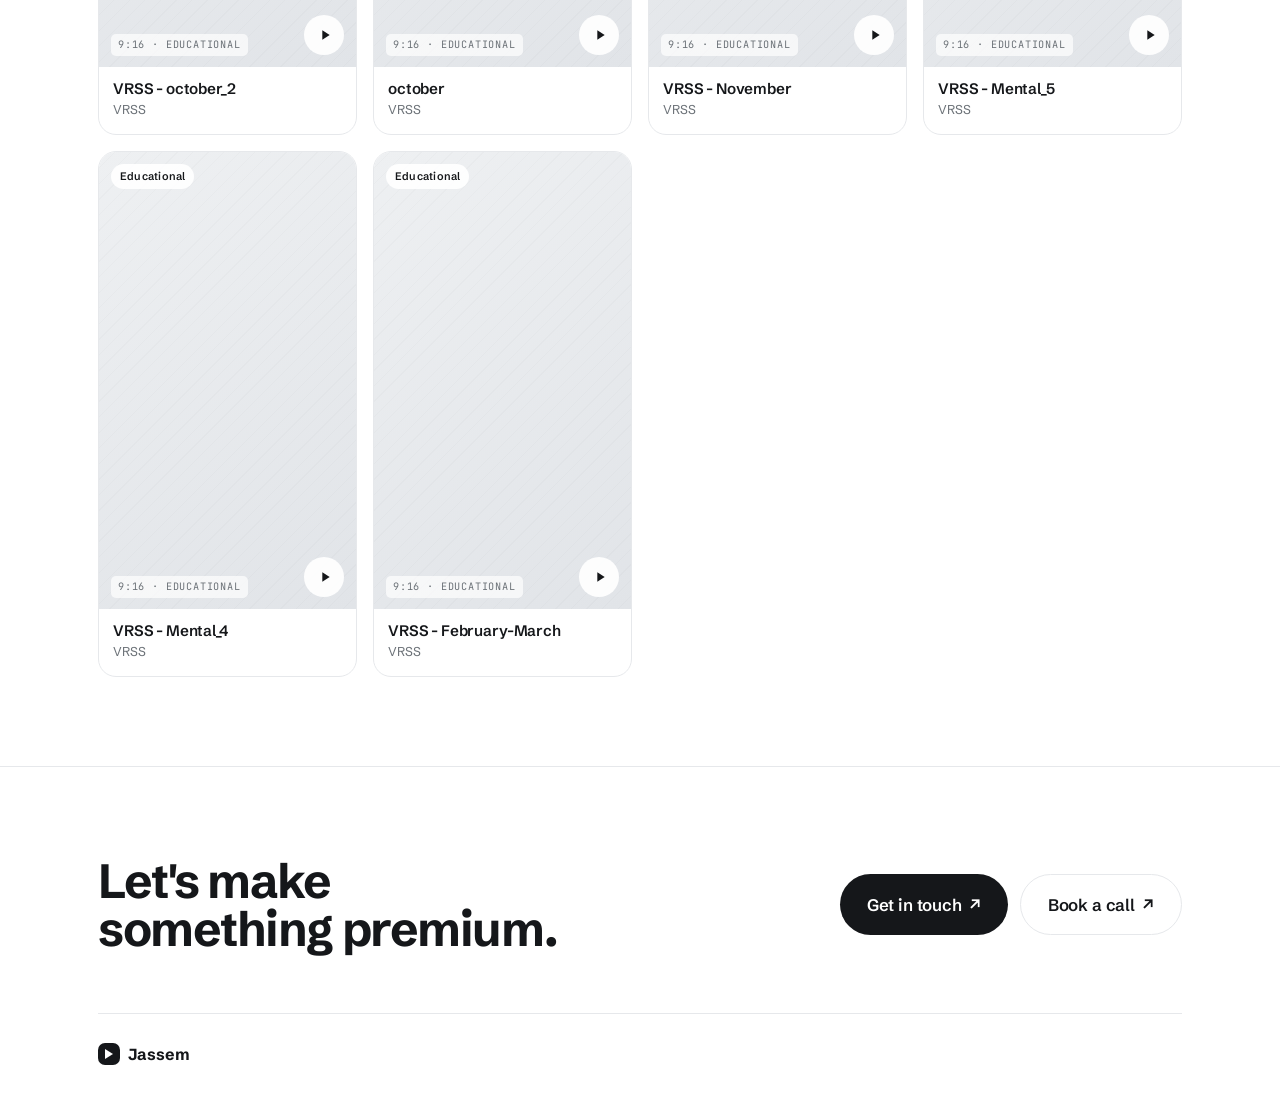
==== commit 0bd4ac03: "book call + spelling" ====
--- a/index.html
+++ b/index.html
@@ -147,7 +147,7 @@
             </div>
           </div>
           <p class="band__msg">
-            <strong>I love helping creators achieving their vision - or bringing mine - to create high quality
+            <strong>I love helping creators achieve their vision - or bringing mine - to create high quality
               content.</strong> If you're ready to make your content look premium — and actually convert — let's talk.
           </p>
           <div class="band__contacts">
@@ -161,7 +161,9 @@
               <span class="contact-row__txt"><small>Email me</small><b>jassemmt@proton.me</b></span>
             </a>
           </div>
-          <a class="btn btn--solid band__btn" href="mailto:hello@jassem.com">Let's talk <span
+          <a class="btn btn--solid band__btn" href="mailto:jassemmt@proton.me">Let's talk <span
+              class="btn__arrow">↗</span></a>
+          <a class="btn btn--outline band__btn" href="https://cal.com/jassemmt/decouverte" target="_blank" rel="noopener">Book a 20-min call <span
               class="btn__arrow">↗</span></a>
         </div>
 
@@ -213,7 +215,7 @@
 
         <figure class="case__quote case__quote--wide reveal">
           <blockquote>"Jassem has been a major factor in our social media growth! 
-            With his very rational and simulataneously creative approach he helped us find our brand language with edits
+            With his very rational and simultaneously creative approach he helped us find our brand language with edits
             and he has something that is very important for me: He truly thinks along instead of just trying to get the
             job done."</blockquote>
           <figcaption>Florent Beqiri  · Founder of VRSS Fightgear</figcaption>
@@ -349,8 +351,12 @@
     <div class="container footer__inner">
       <div class="footer__lead reveal">
         <h2 class="footer__title">Let's make something premium.</h2>
-        <a class="btn btn--solid btn--lg" href="mailto:jassemmt@proton.me">Get in touch <span
-            class="btn__arrow">↗</span></a>
+        <div style="display:flex;flex-wrap:wrap;gap:.75rem;">
+          <a class="btn btn--solid btn--lg" href="mailto:jassemmt@proton.me">Get in touch <span
+              class="btn__arrow">↗</span></a>
+          <a class="btn btn--outline btn--lg" href="https://cal.com/jassemmt/decouverte" target="_blank" rel="noopener">Book a call <span
+              class="btn__arrow">↗</span></a>
+        </div>
       </div>
       <div class="footer__row">
         <a class="footer__brand" href="#top"><span class="nav__mark" aria-hidden="true"></span> Jassem</a>
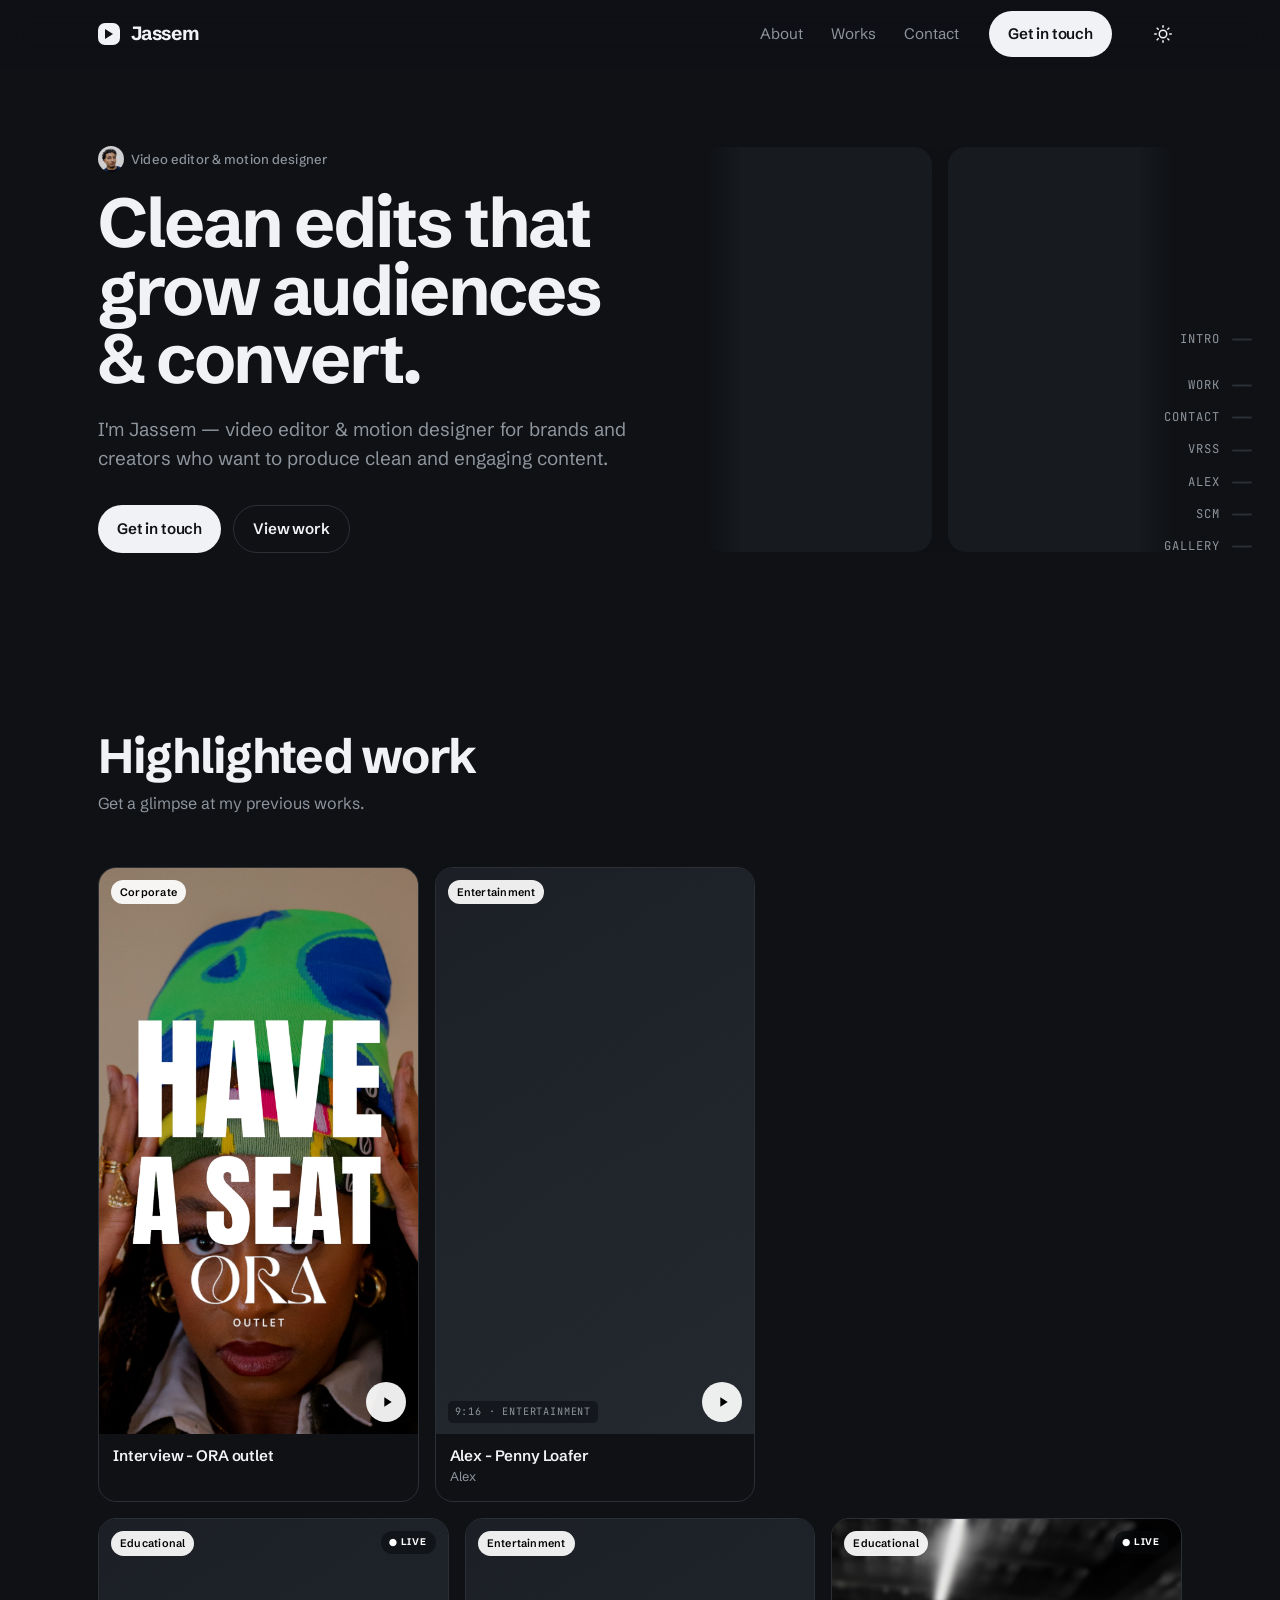
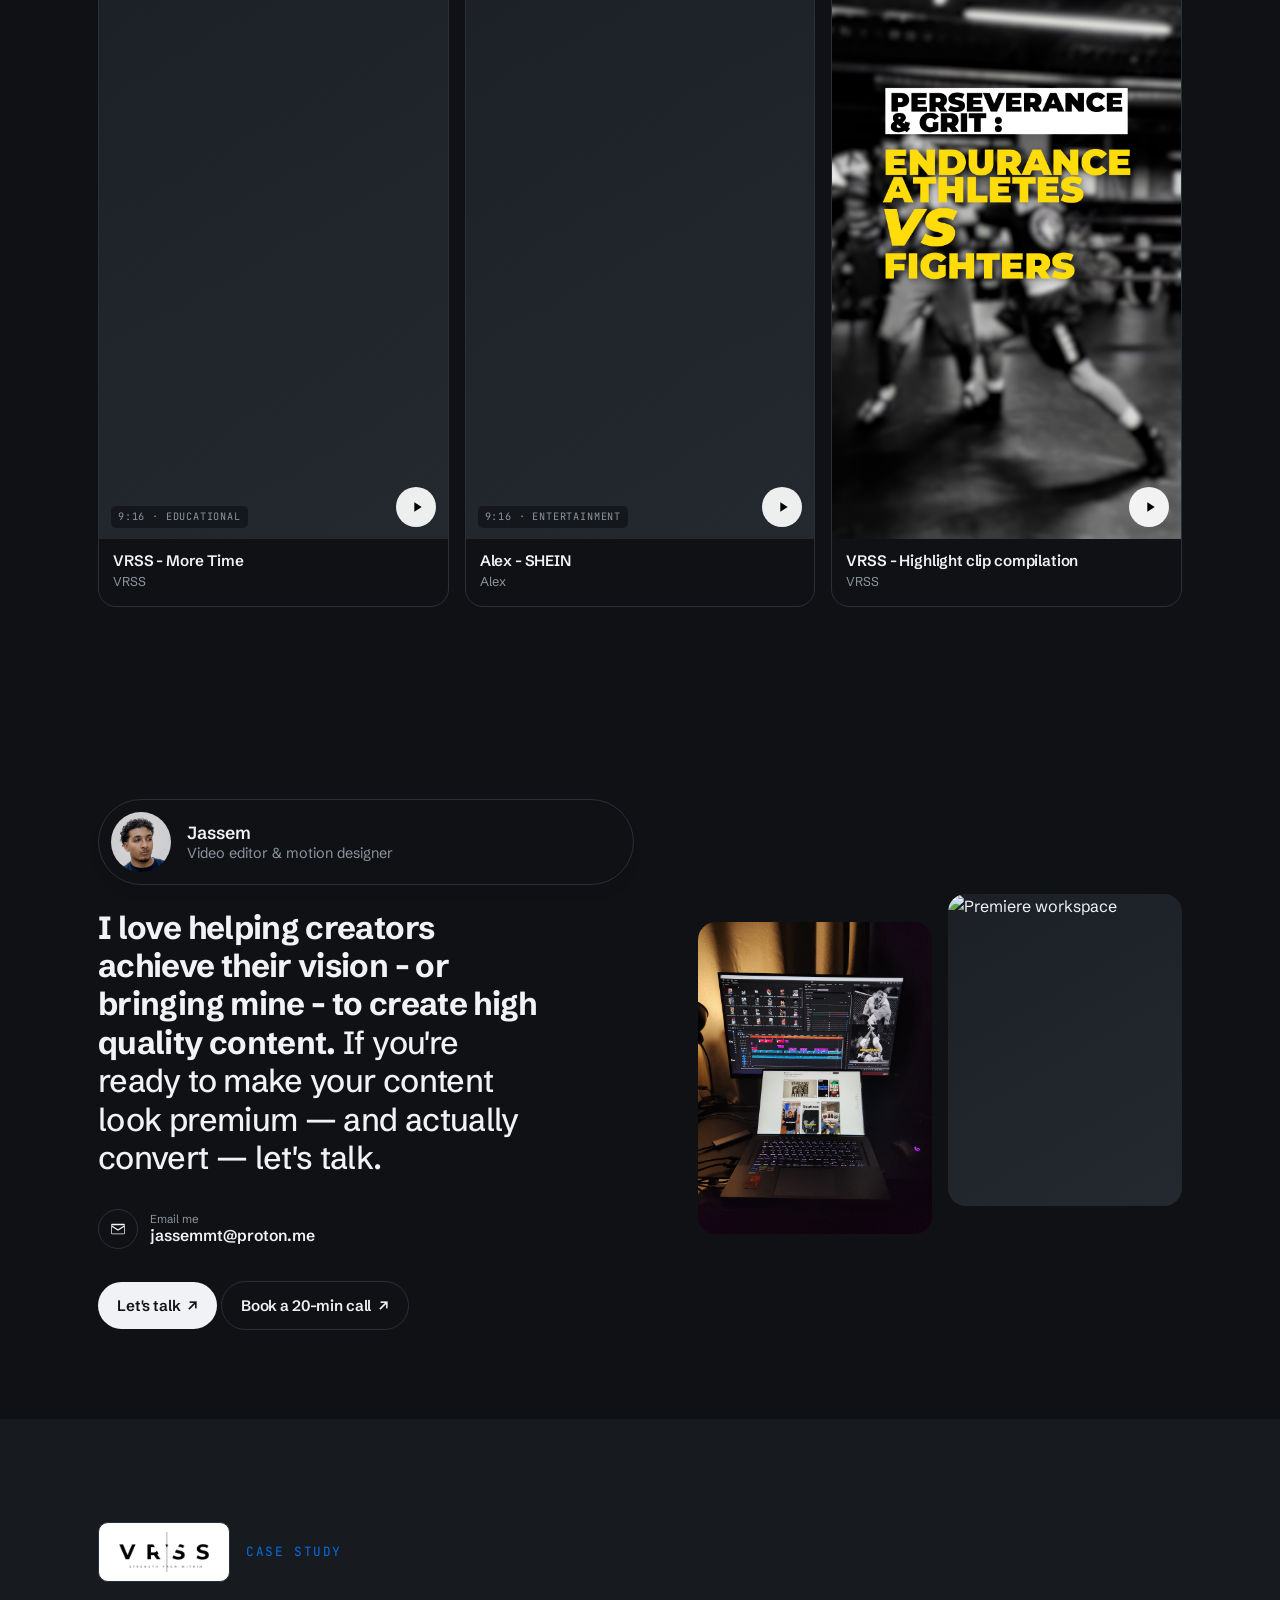
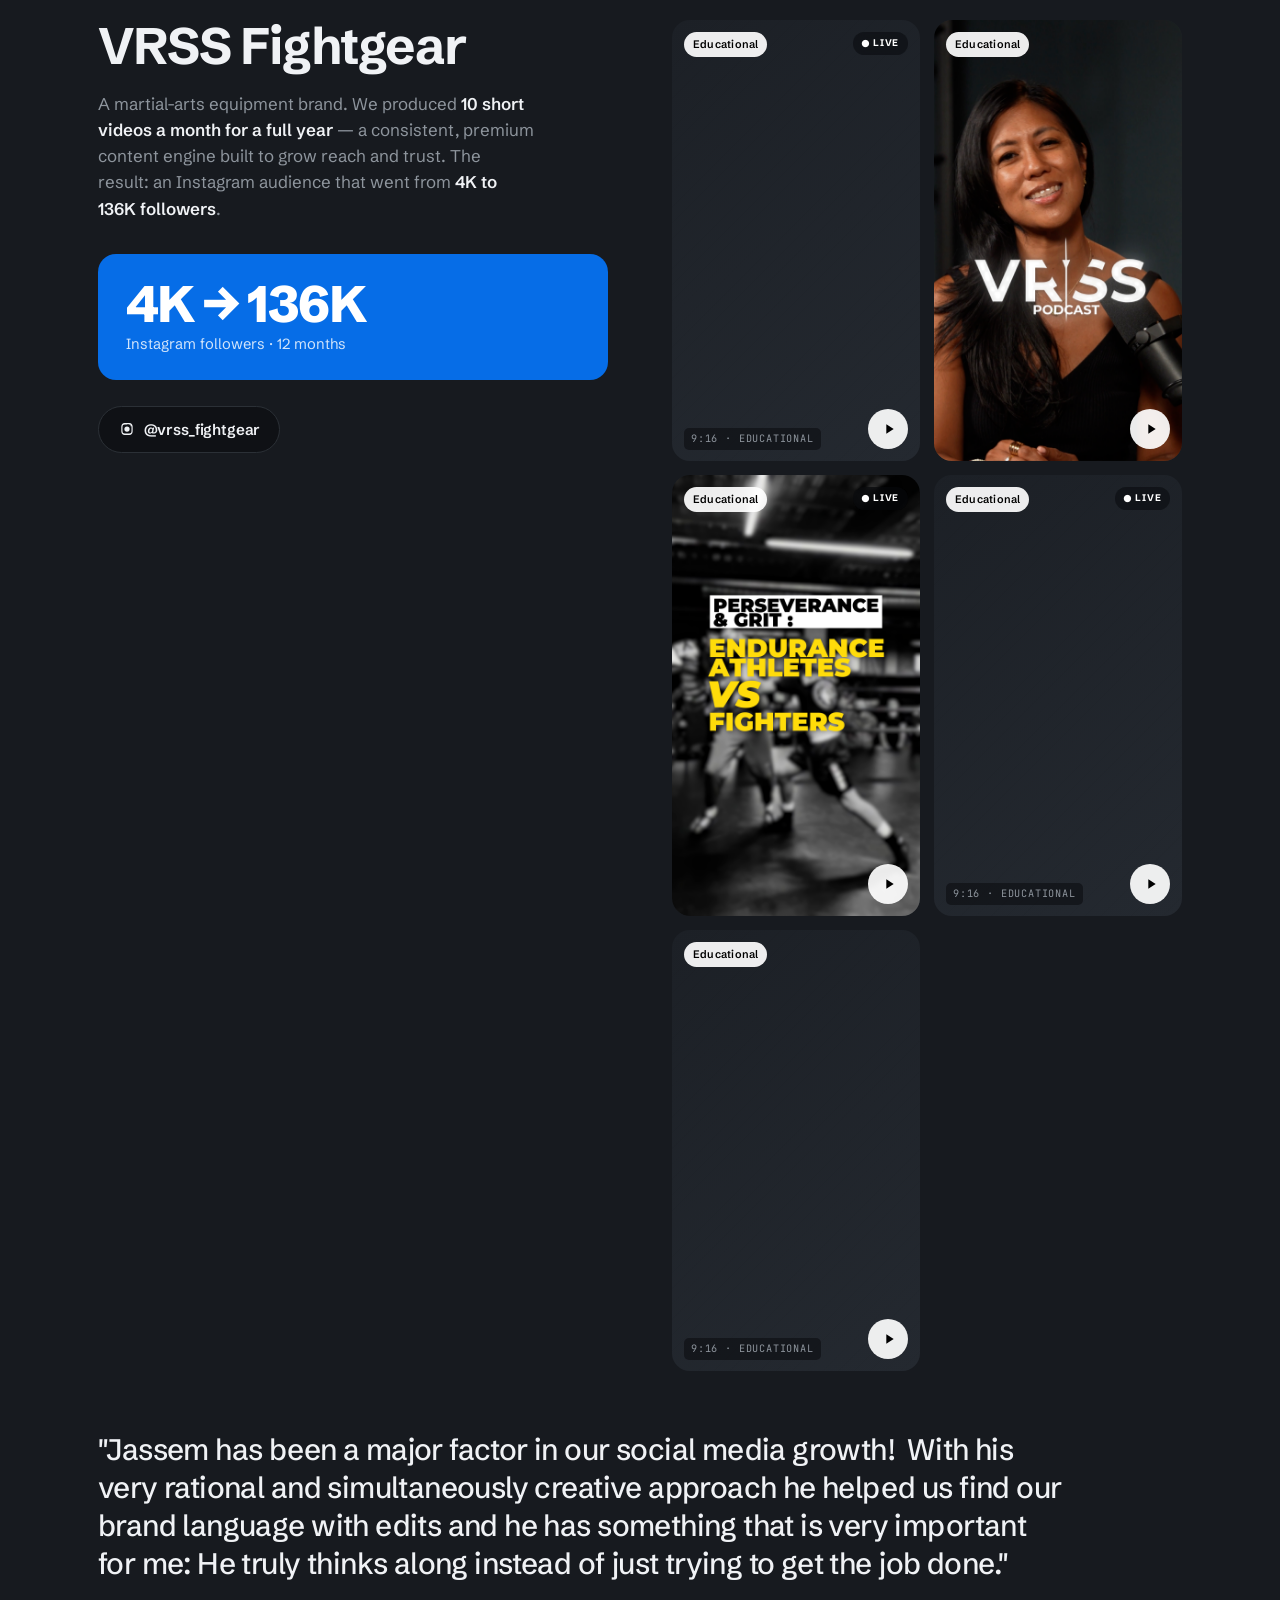
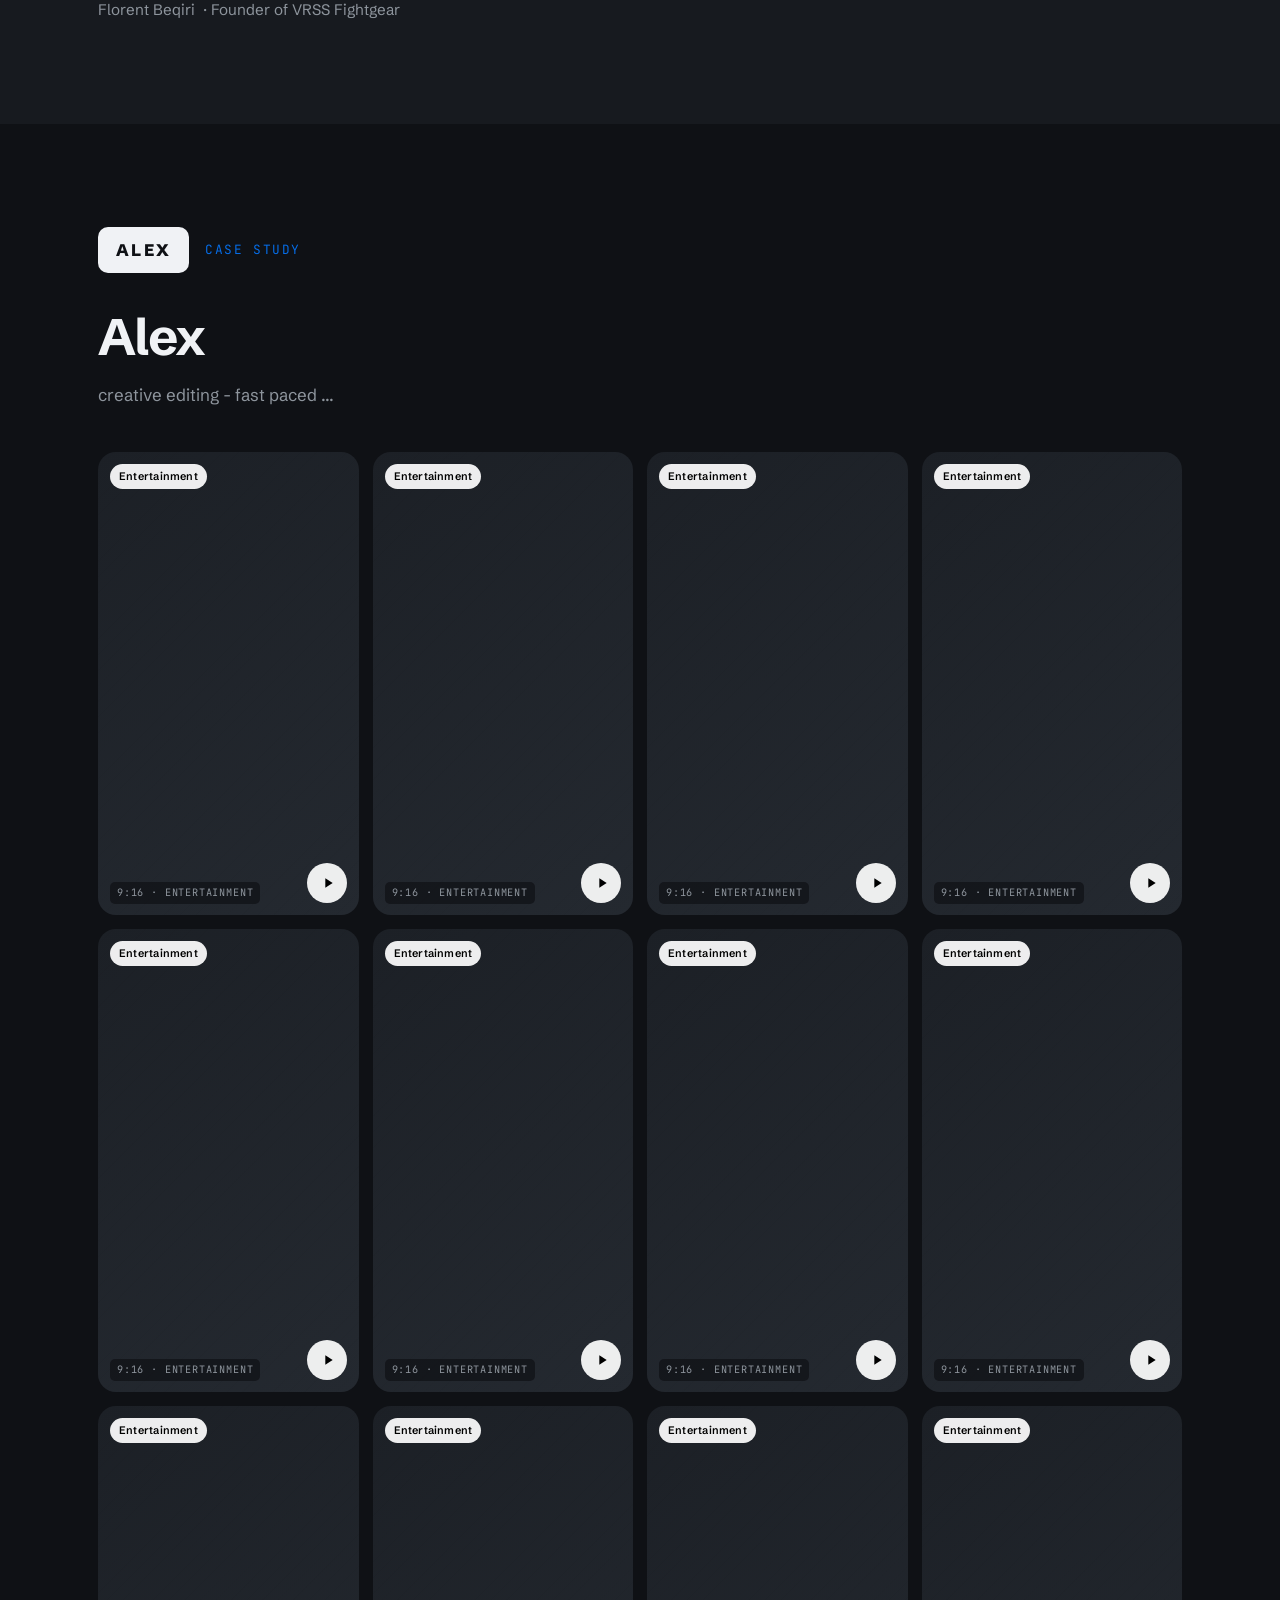
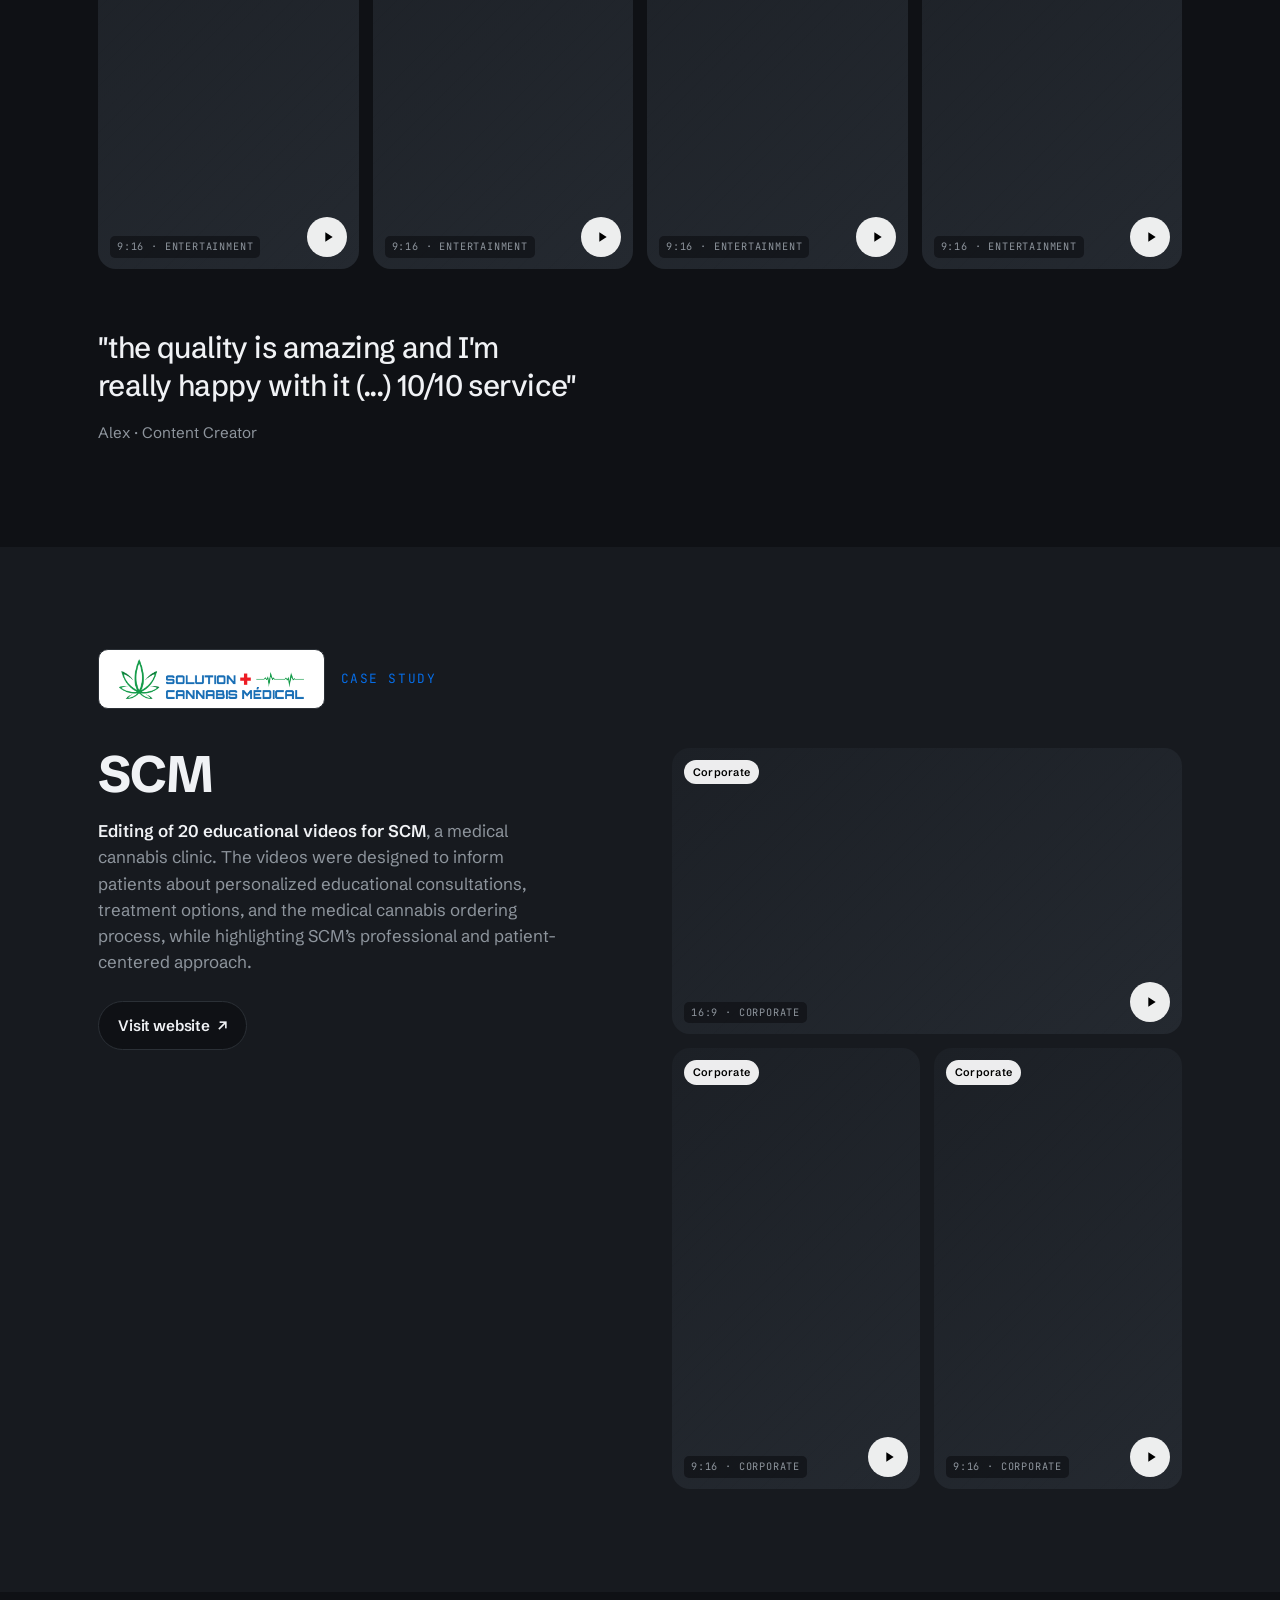
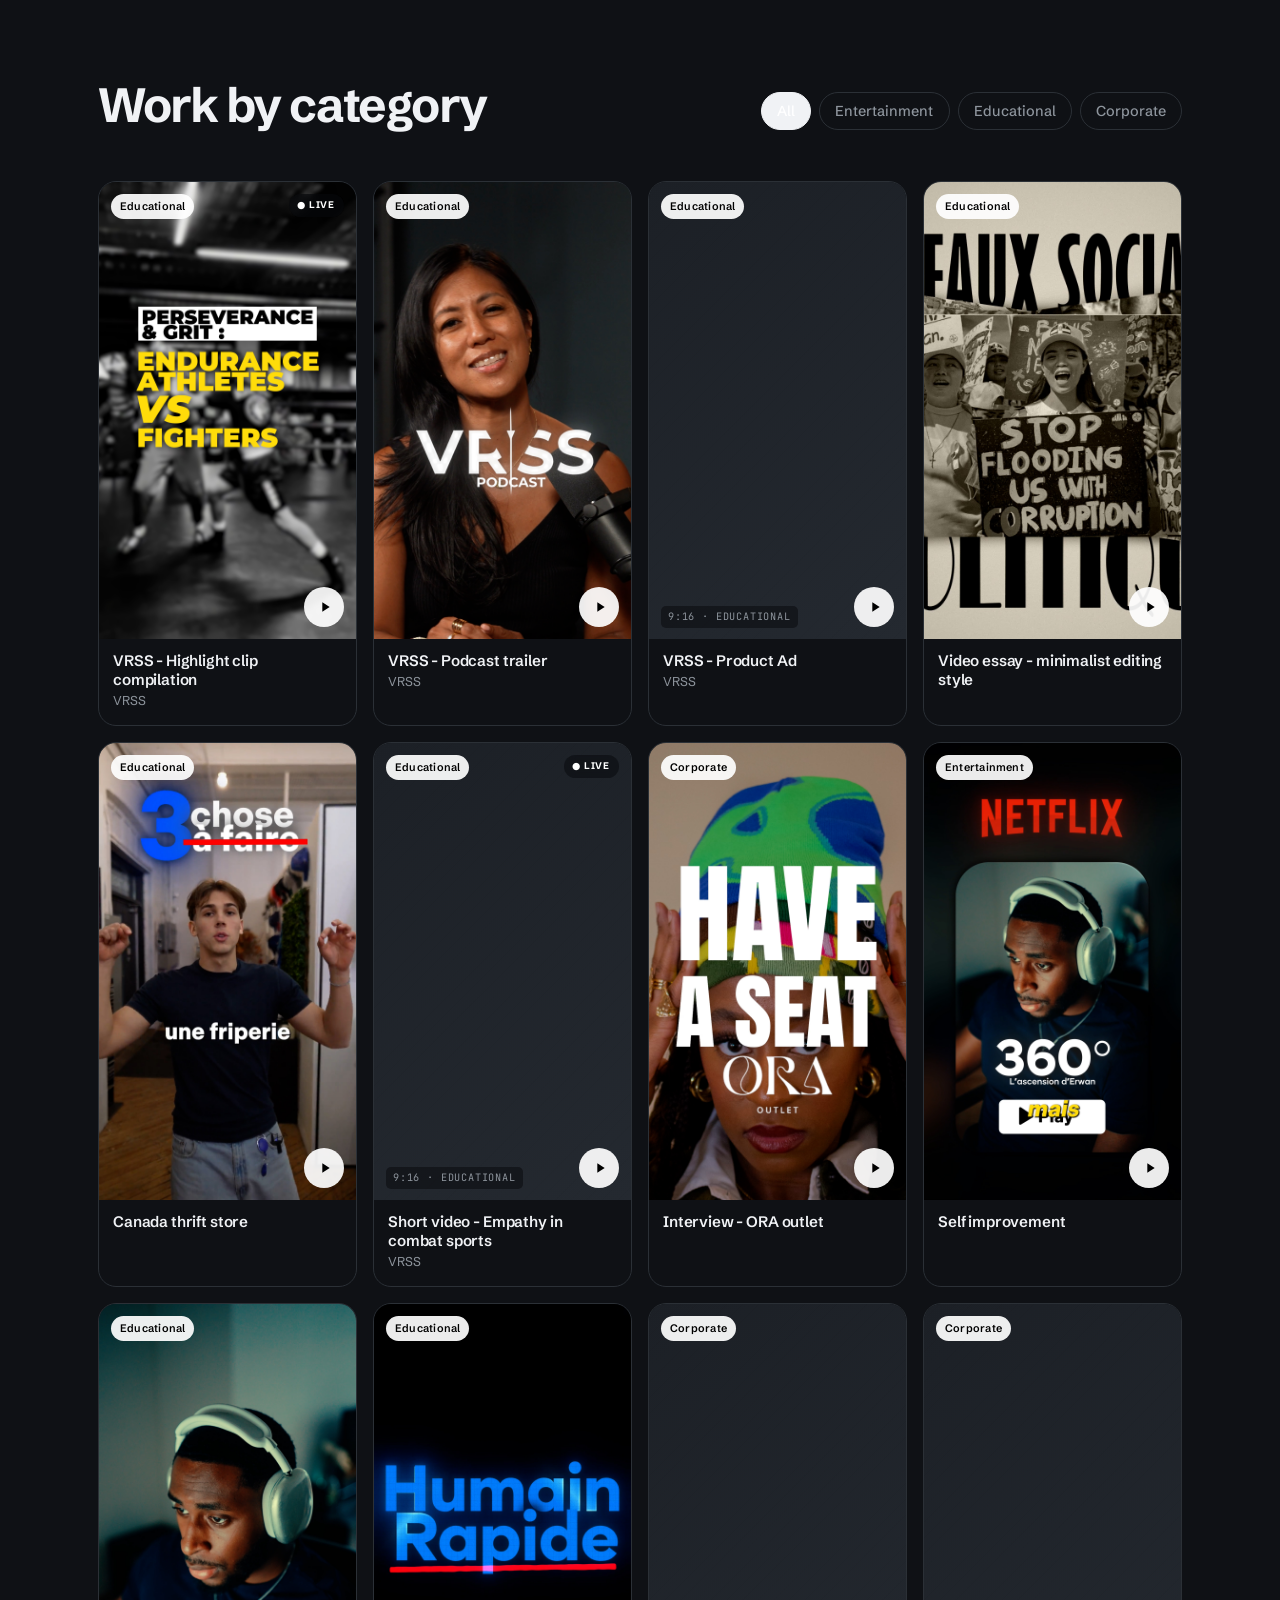
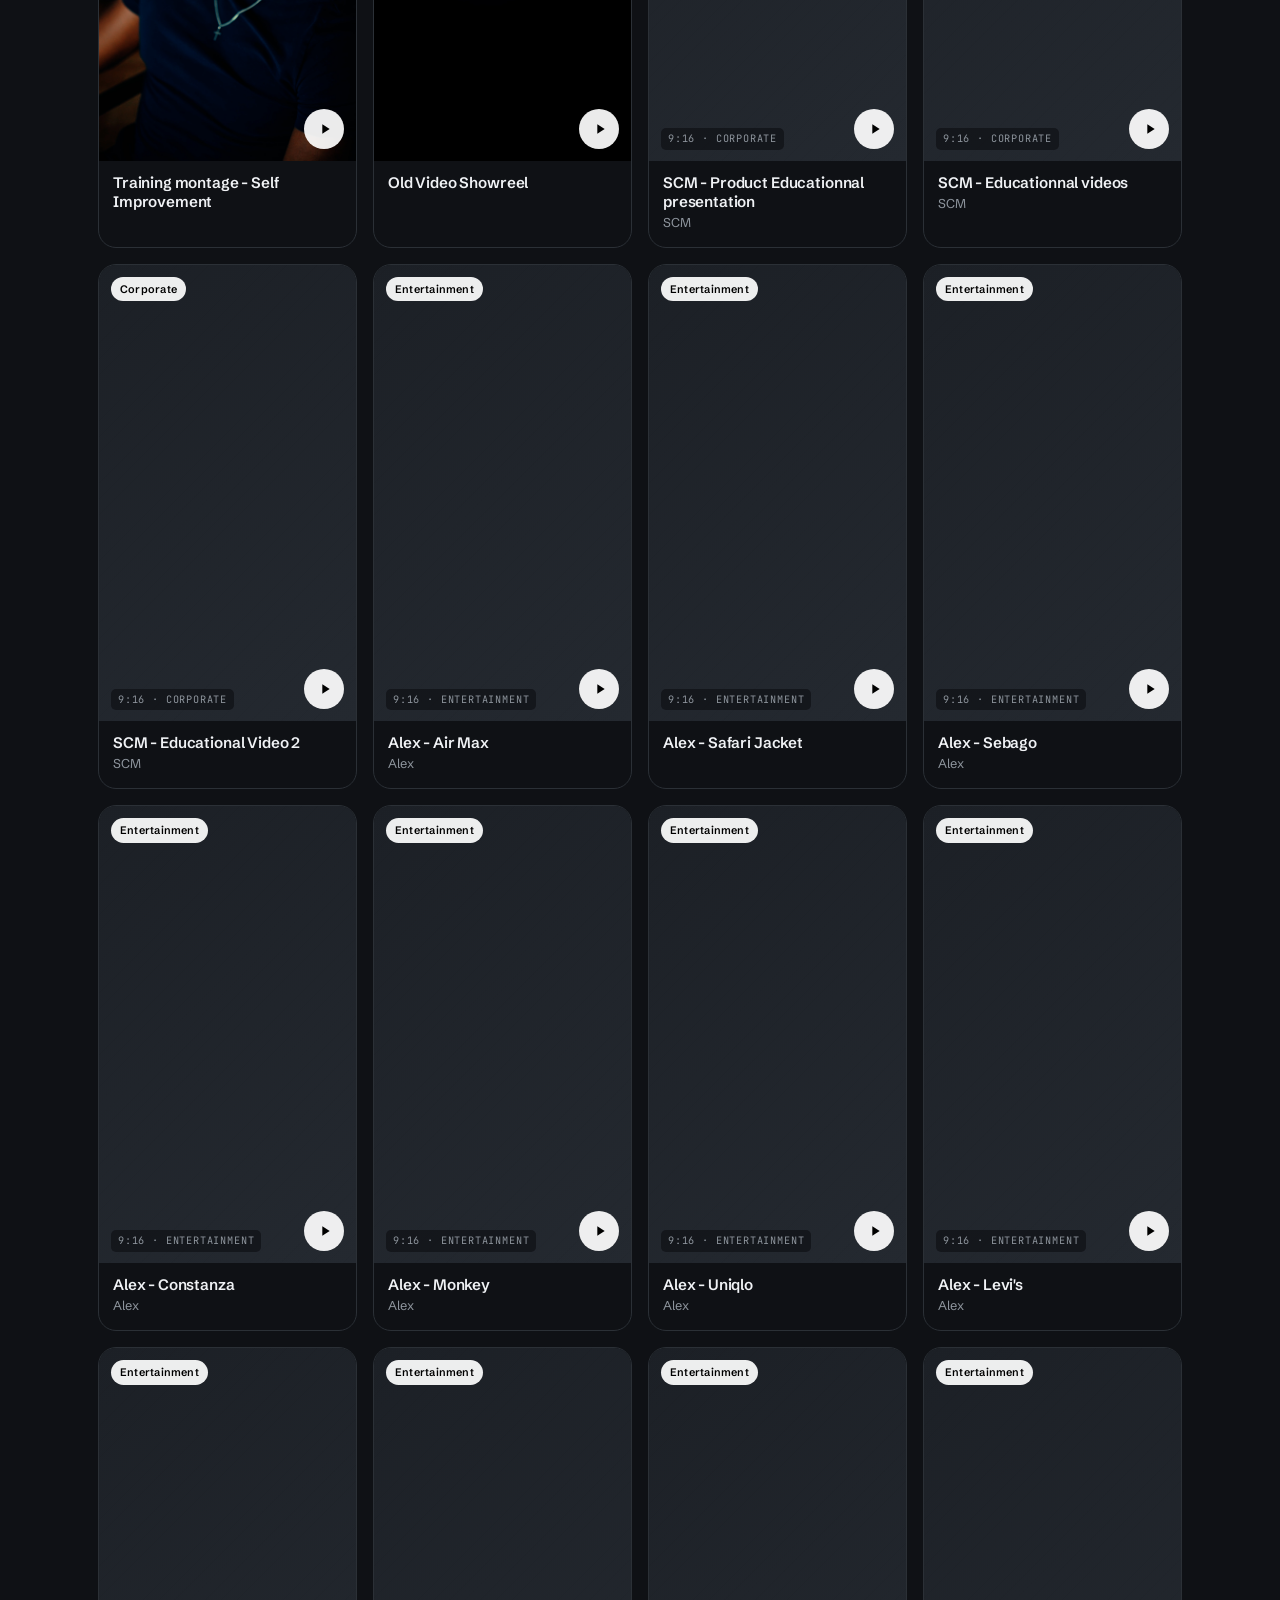
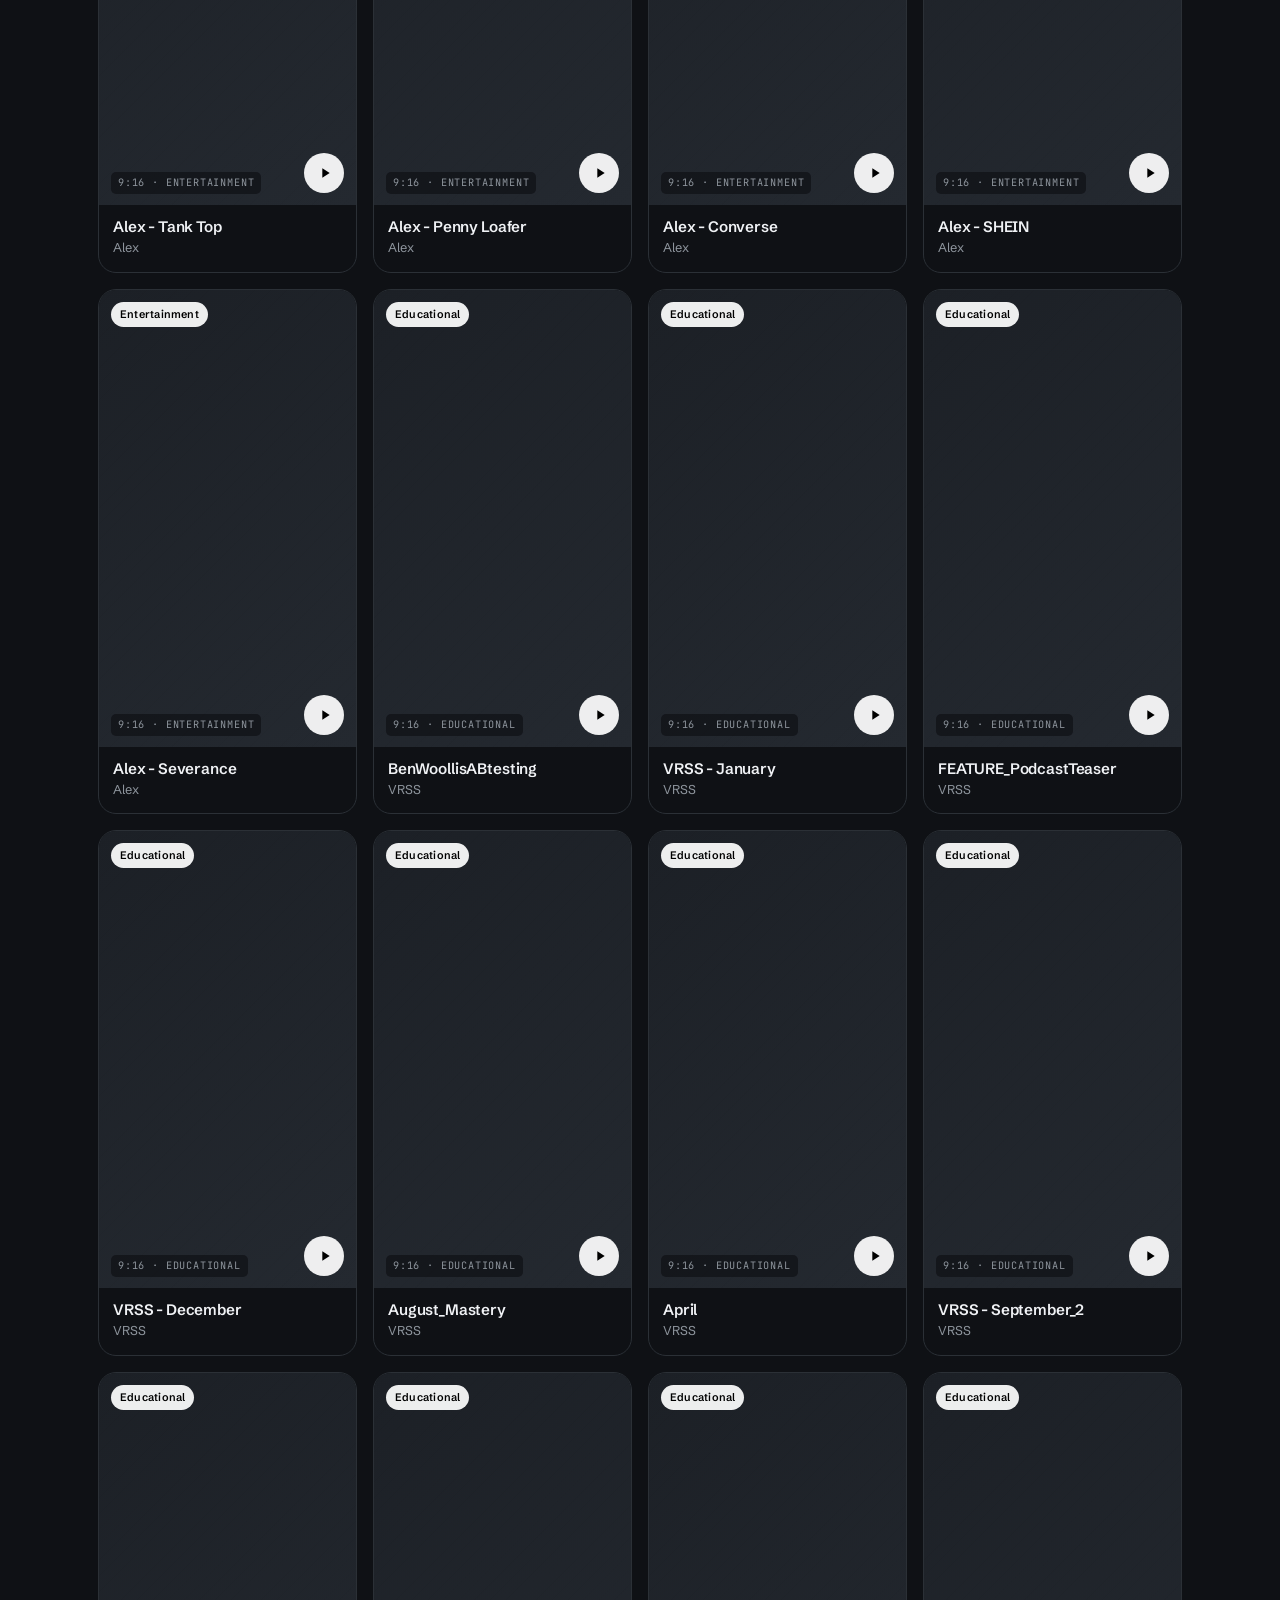
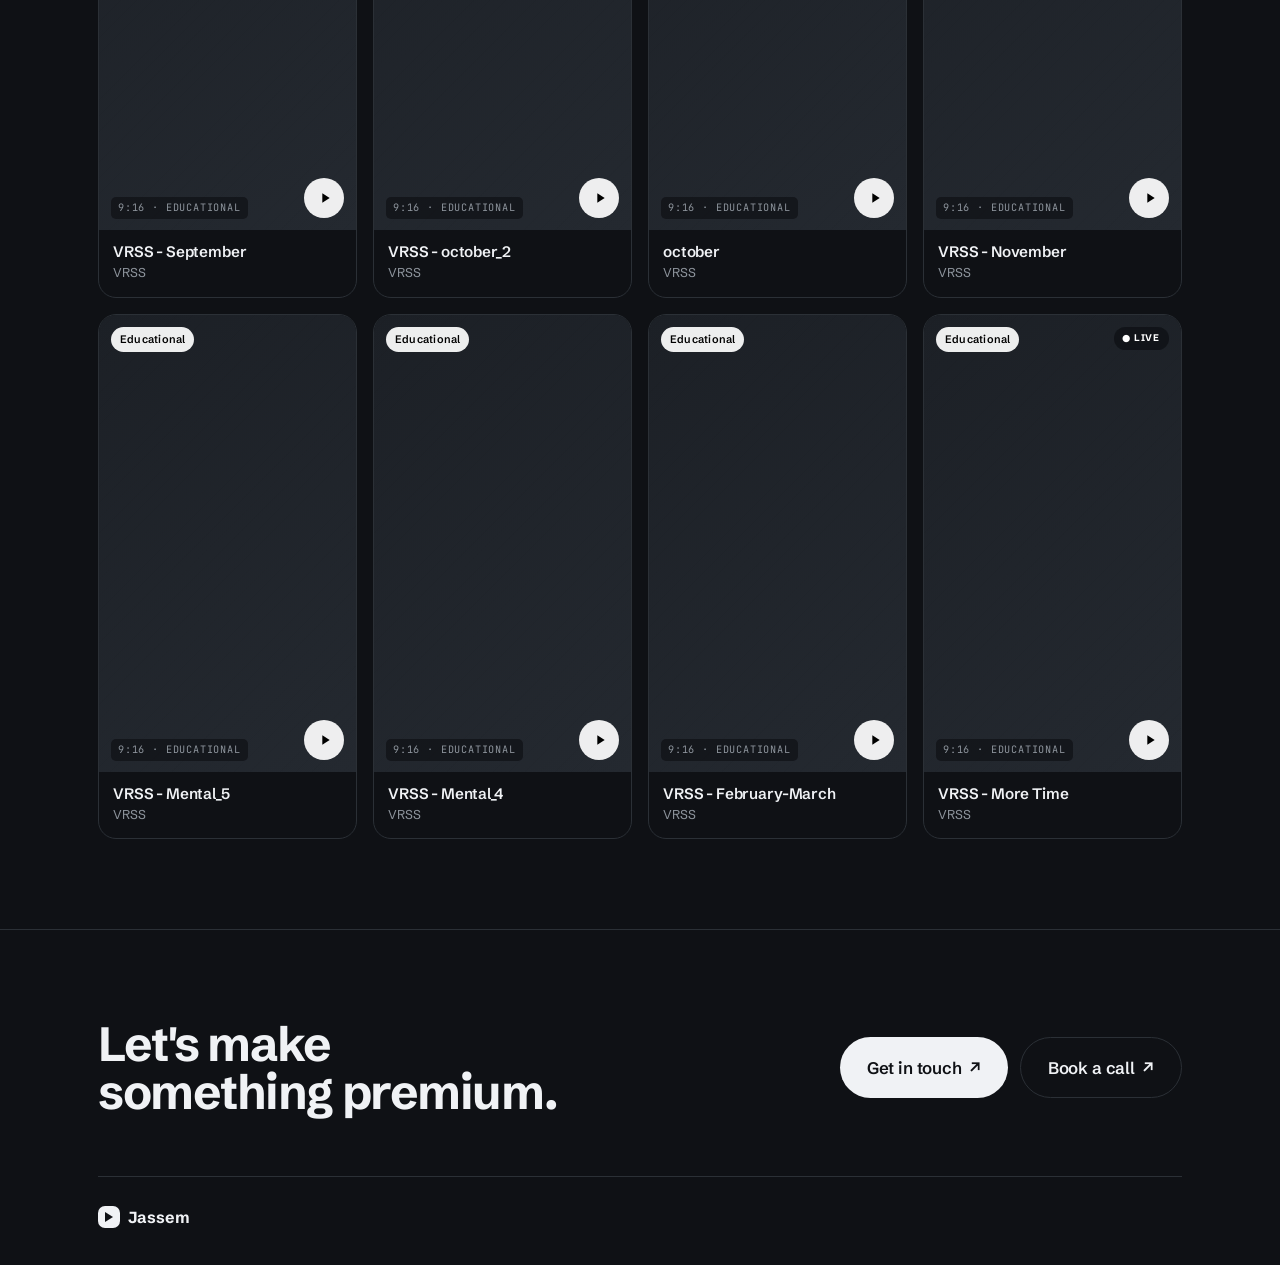
==== commit 74a31c9d: "Set dark mode as default" ====
--- a/index.html
+++ b/index.html
@@ -1,5 +1,5 @@
 <!DOCTYPE html>
-<html lang="en">
+<html lang="en" data-theme="dark">
 
 <head>
   <meta charset="UTF-8" />
@@ -20,7 +20,9 @@
     document.documentElement.classList.add('js');
     (function () {
       var stored = localStorage.getItem('theme');
-      if (stored === 'dark') {
+      if (stored === 'light') {
+        document.documentElement.setAttribute('data-theme', 'light');
+      } else {
         document.documentElement.setAttribute('data-theme', 'dark');
       }
     })();
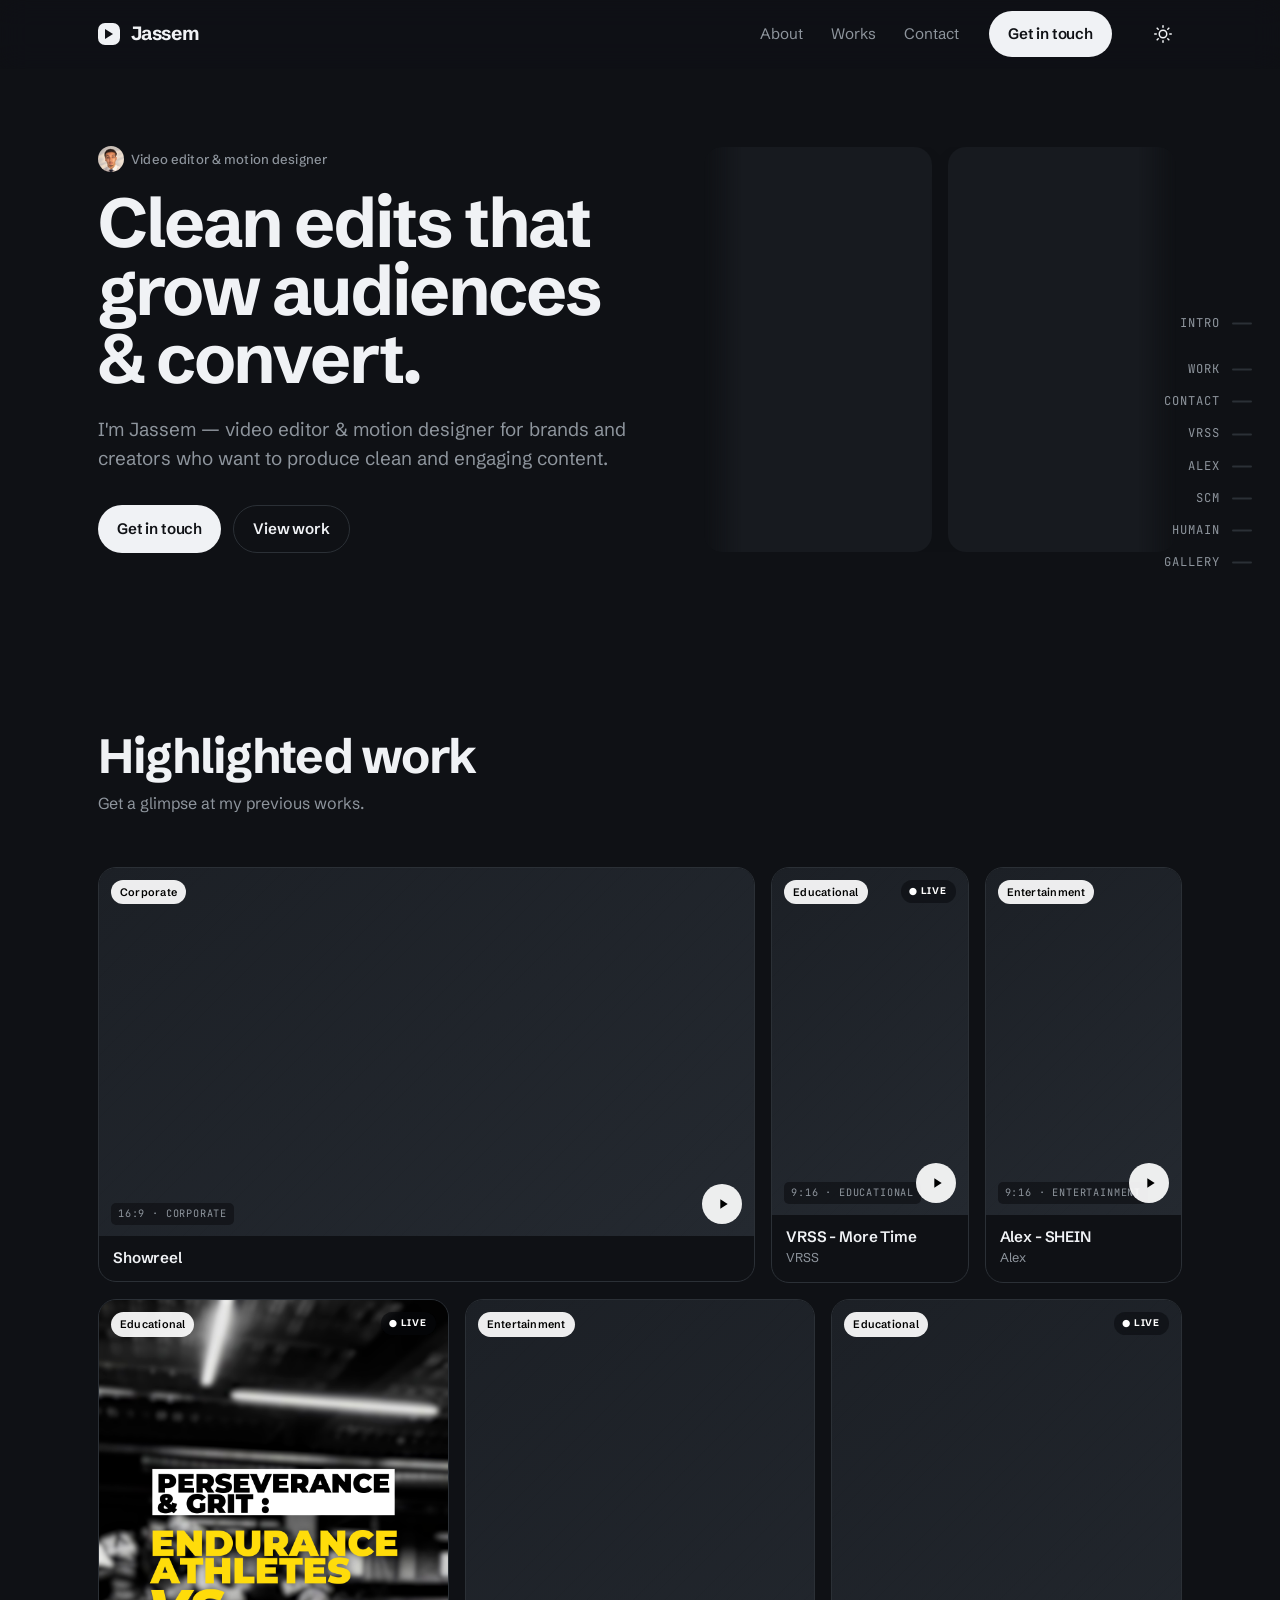
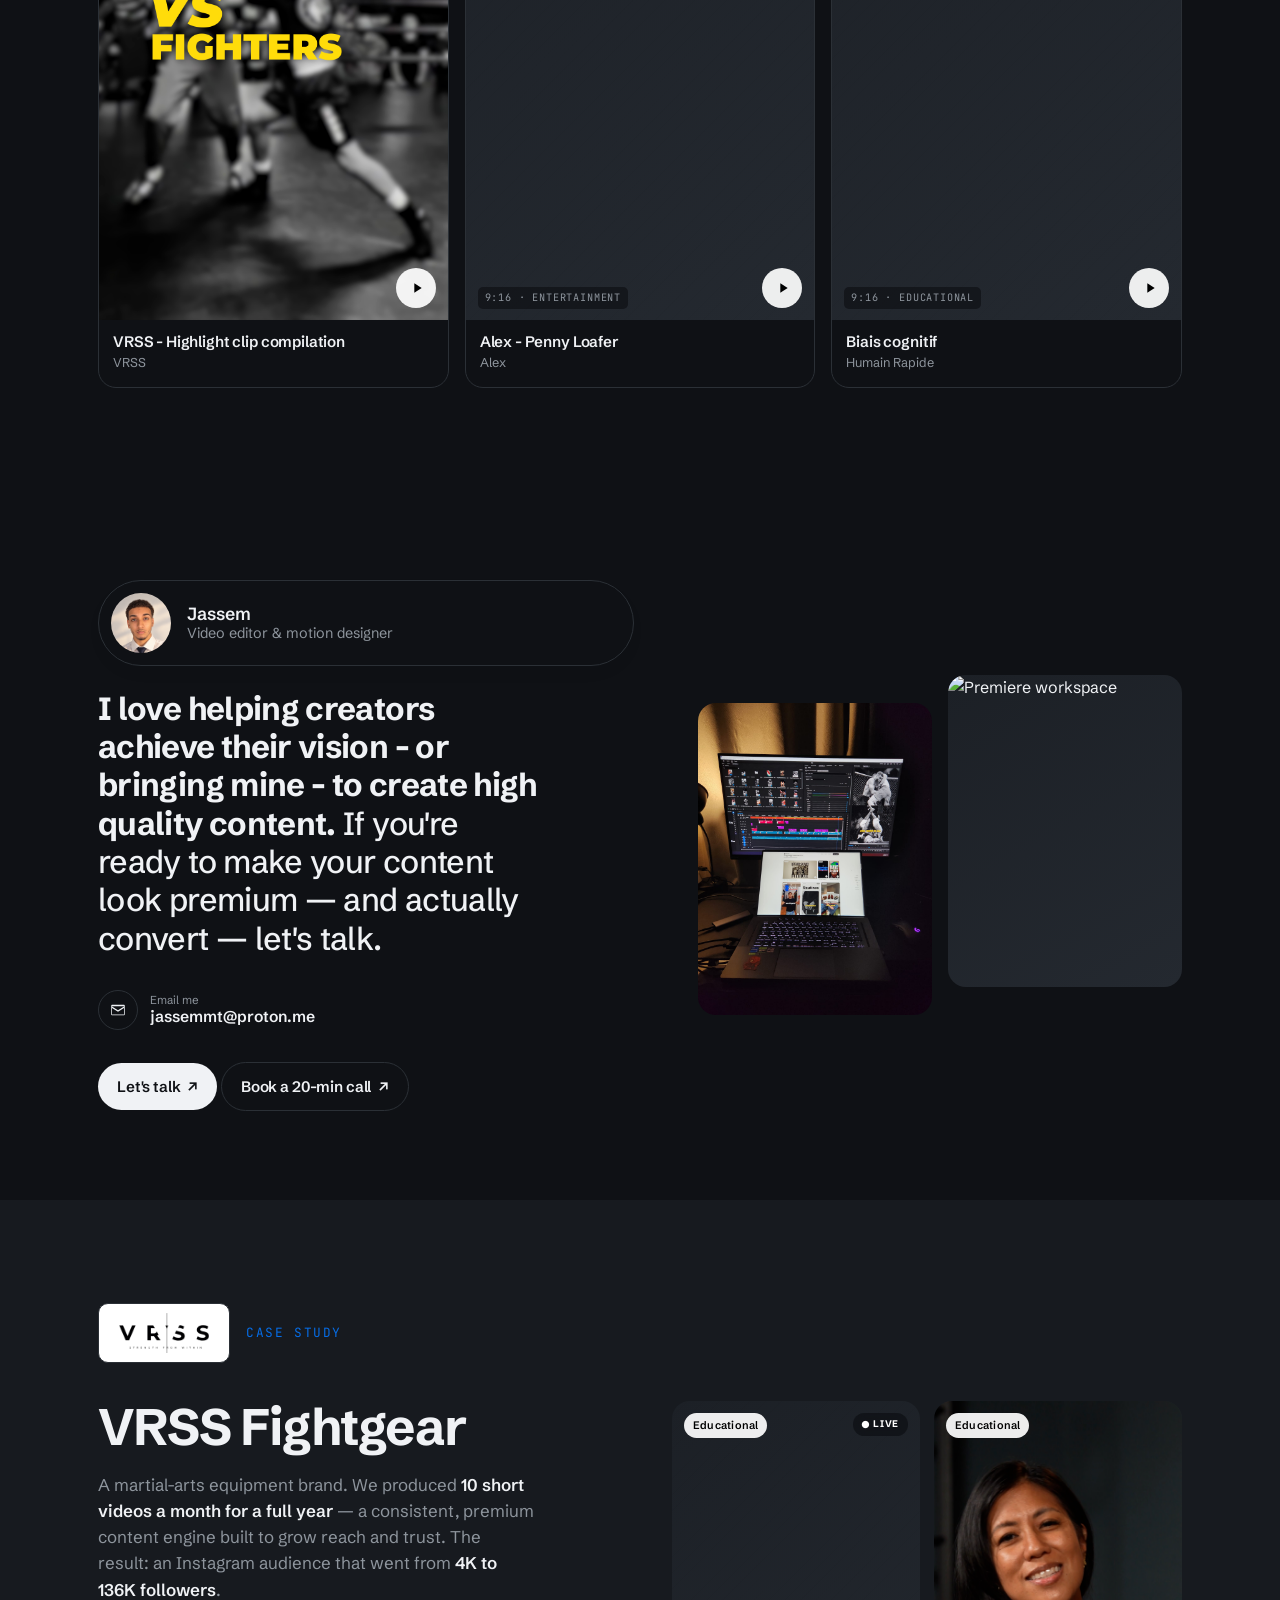
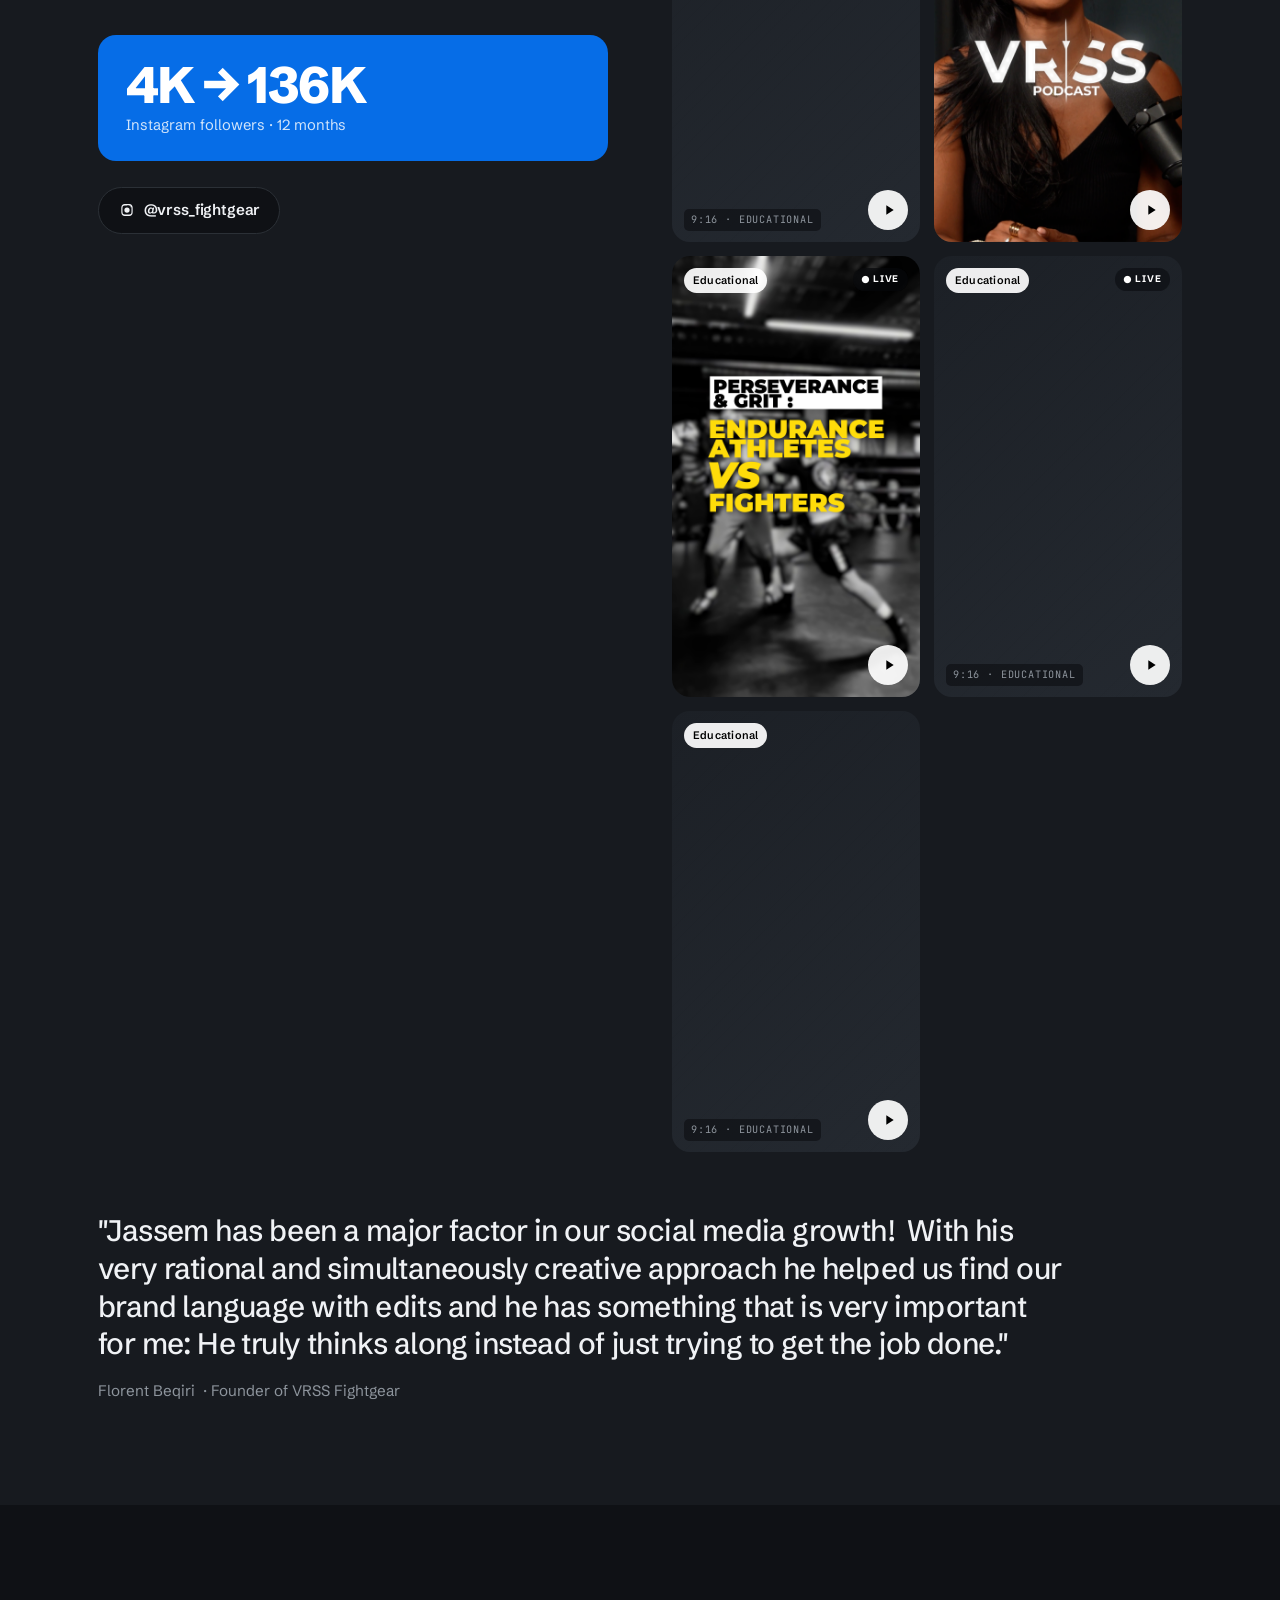
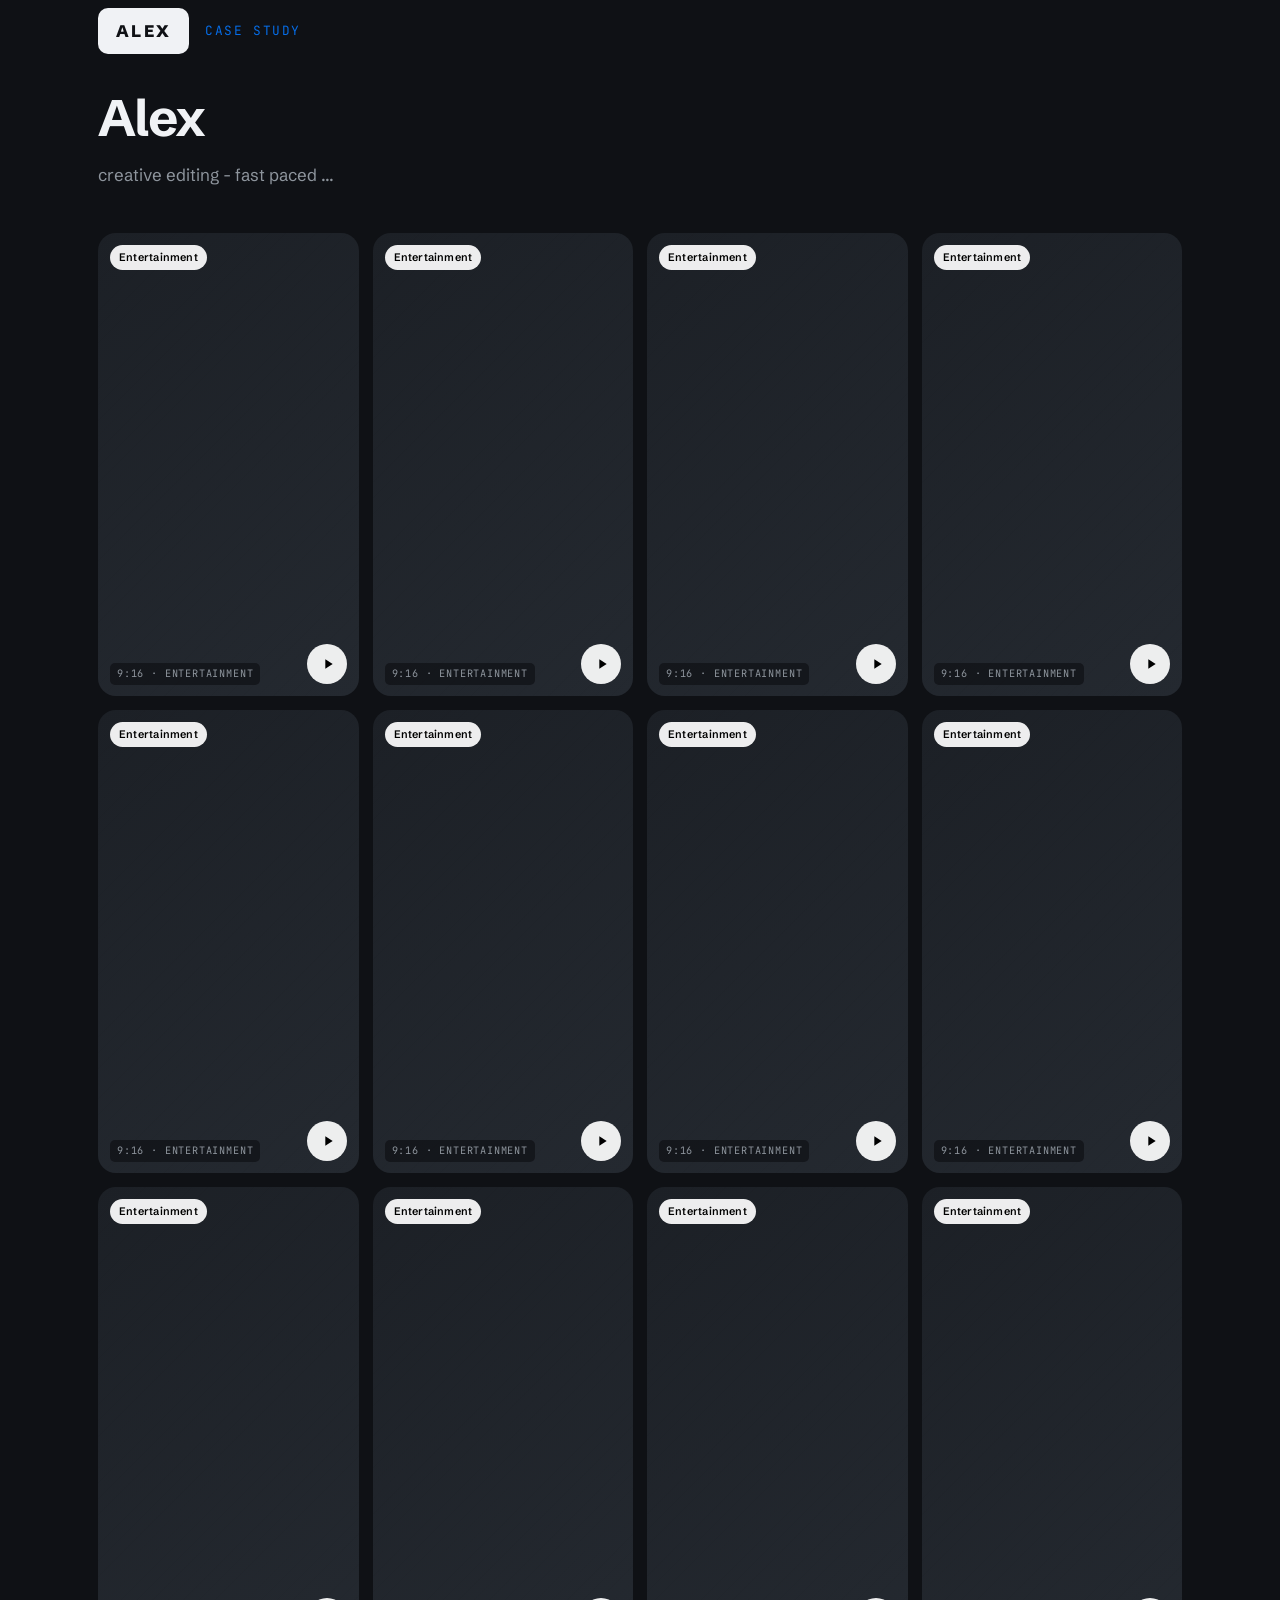
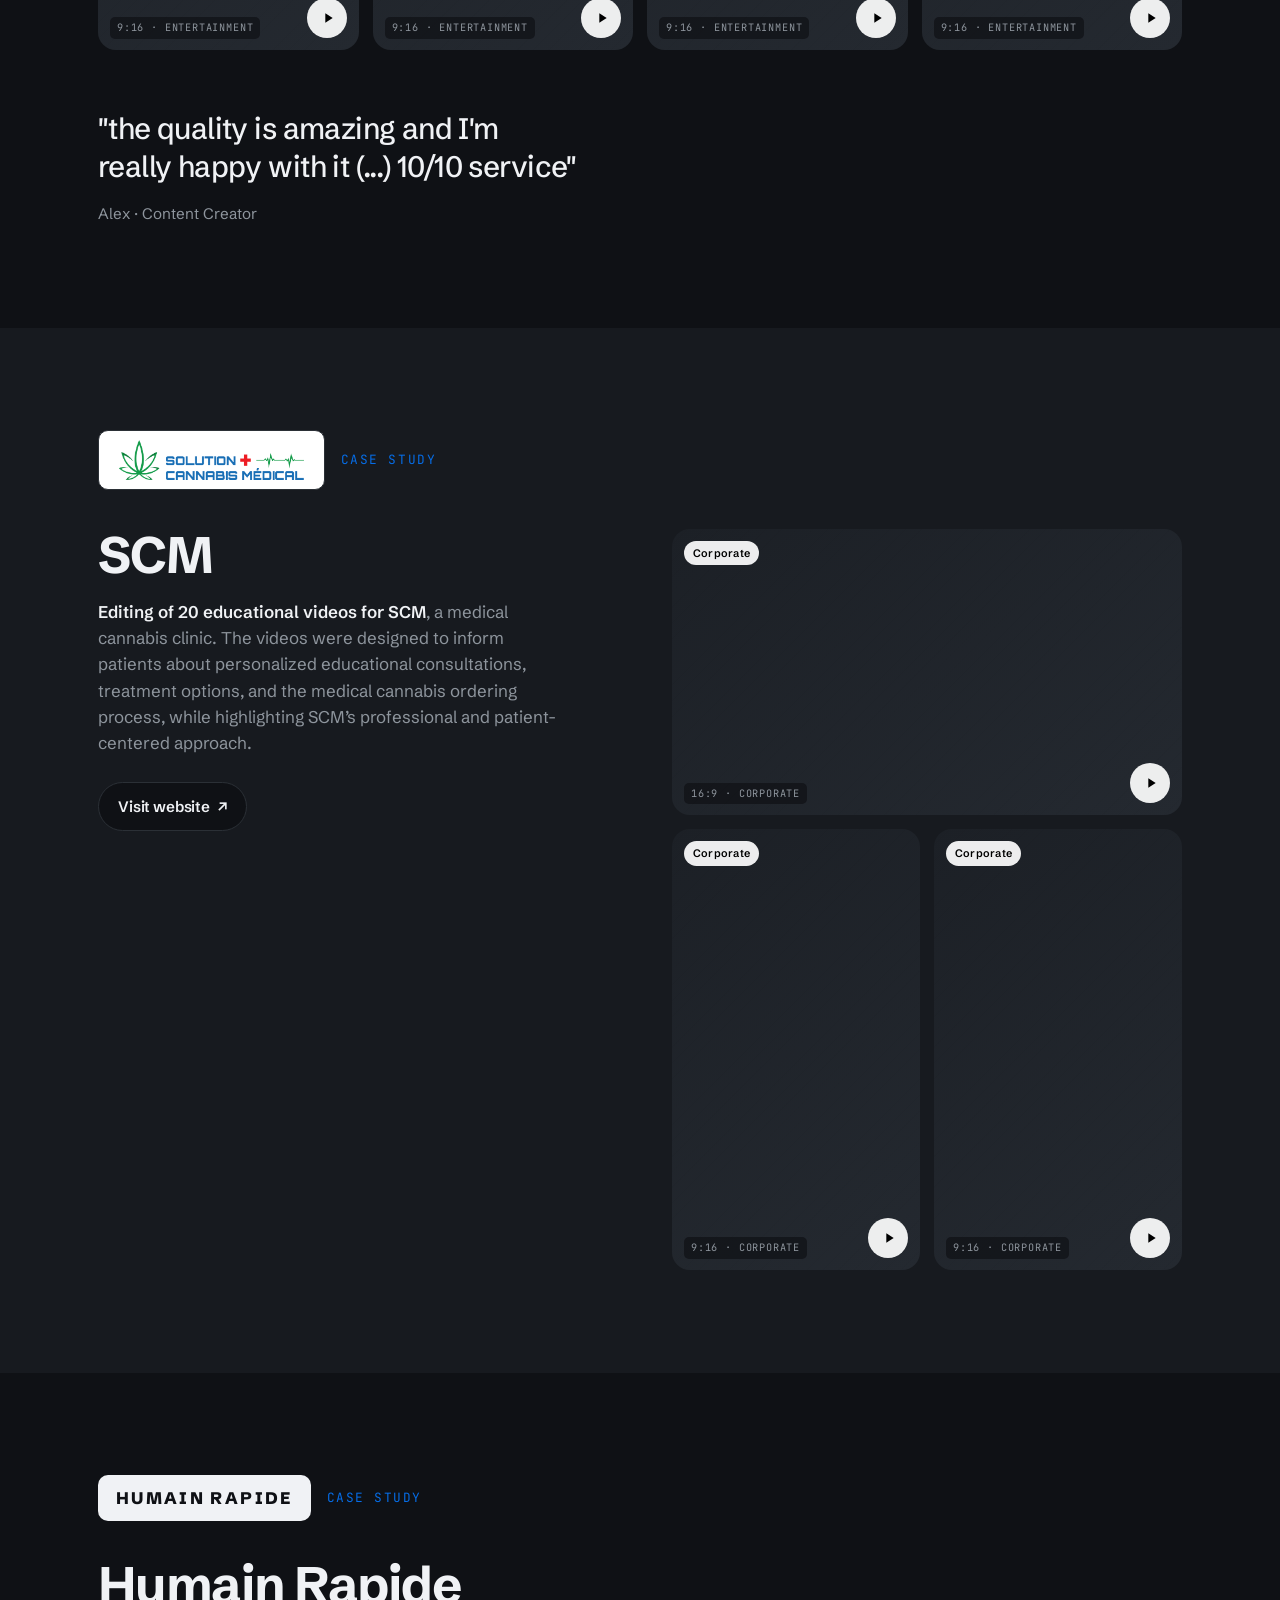
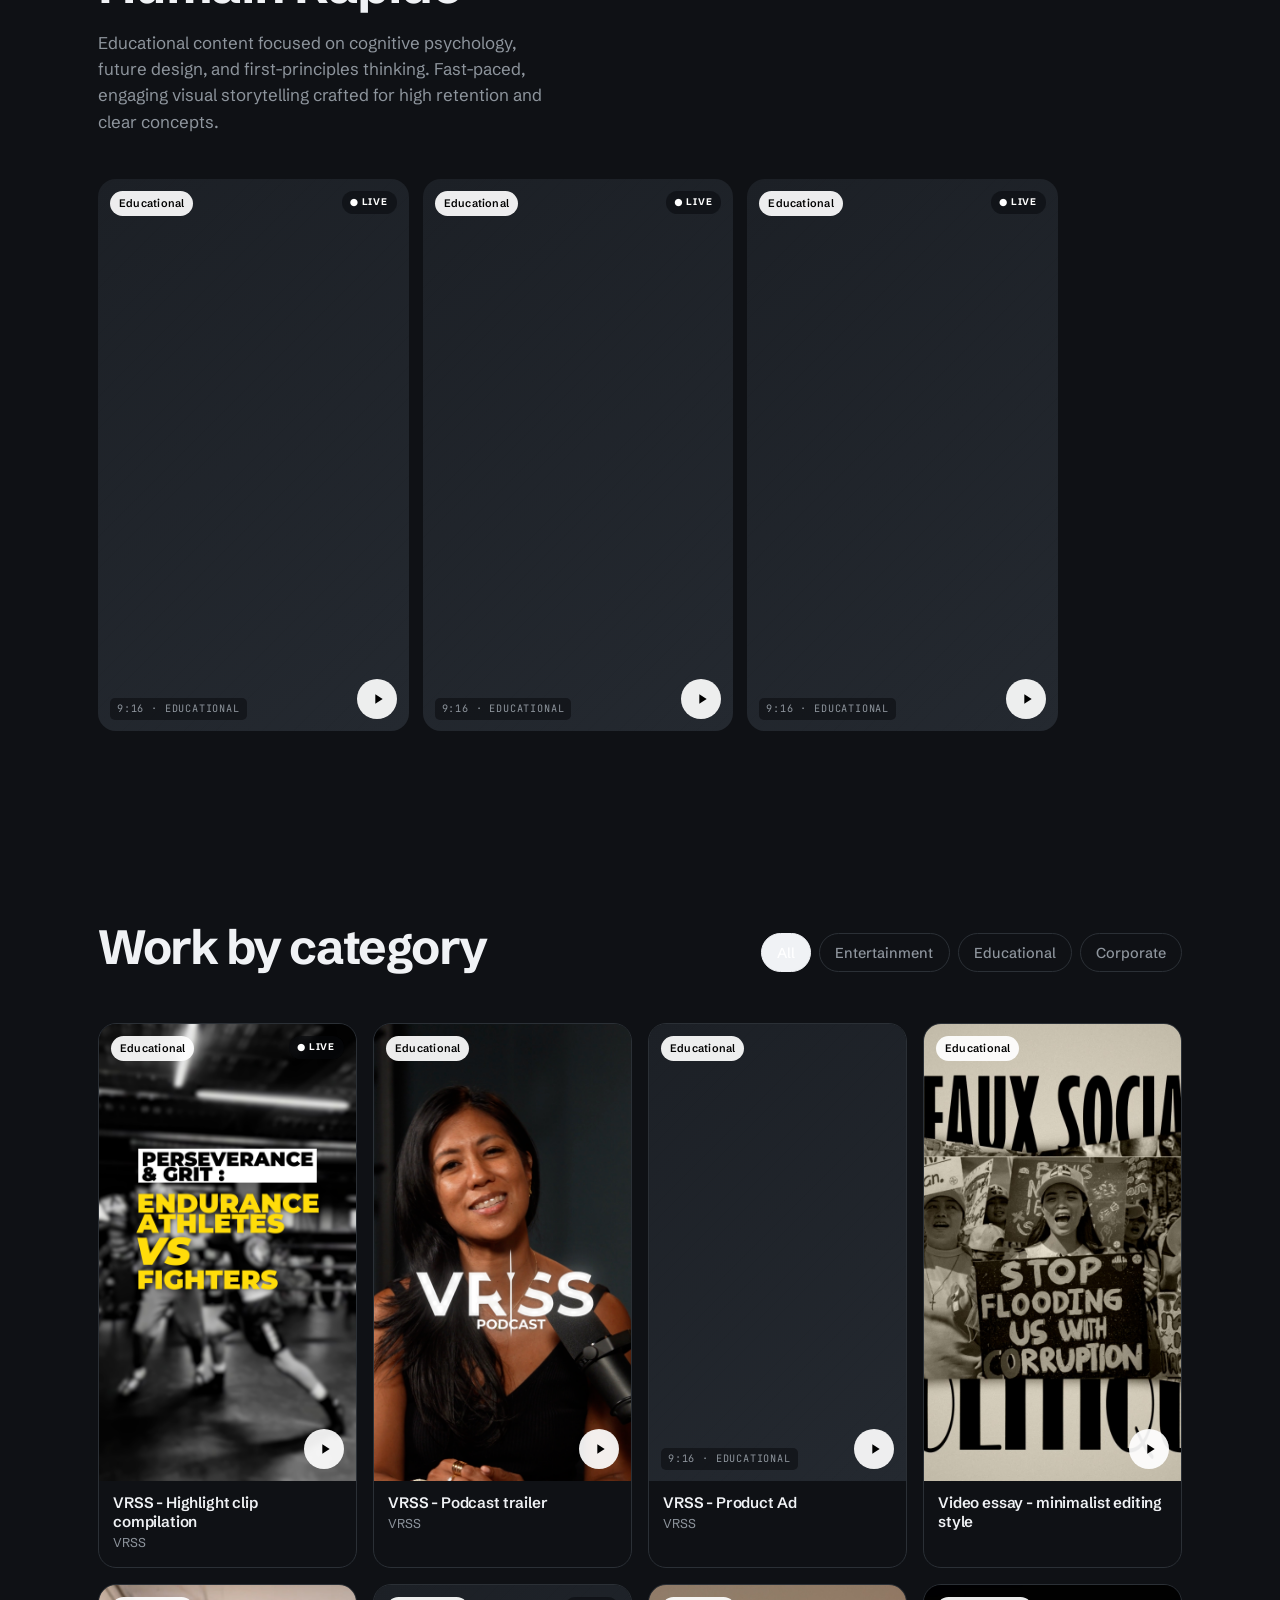
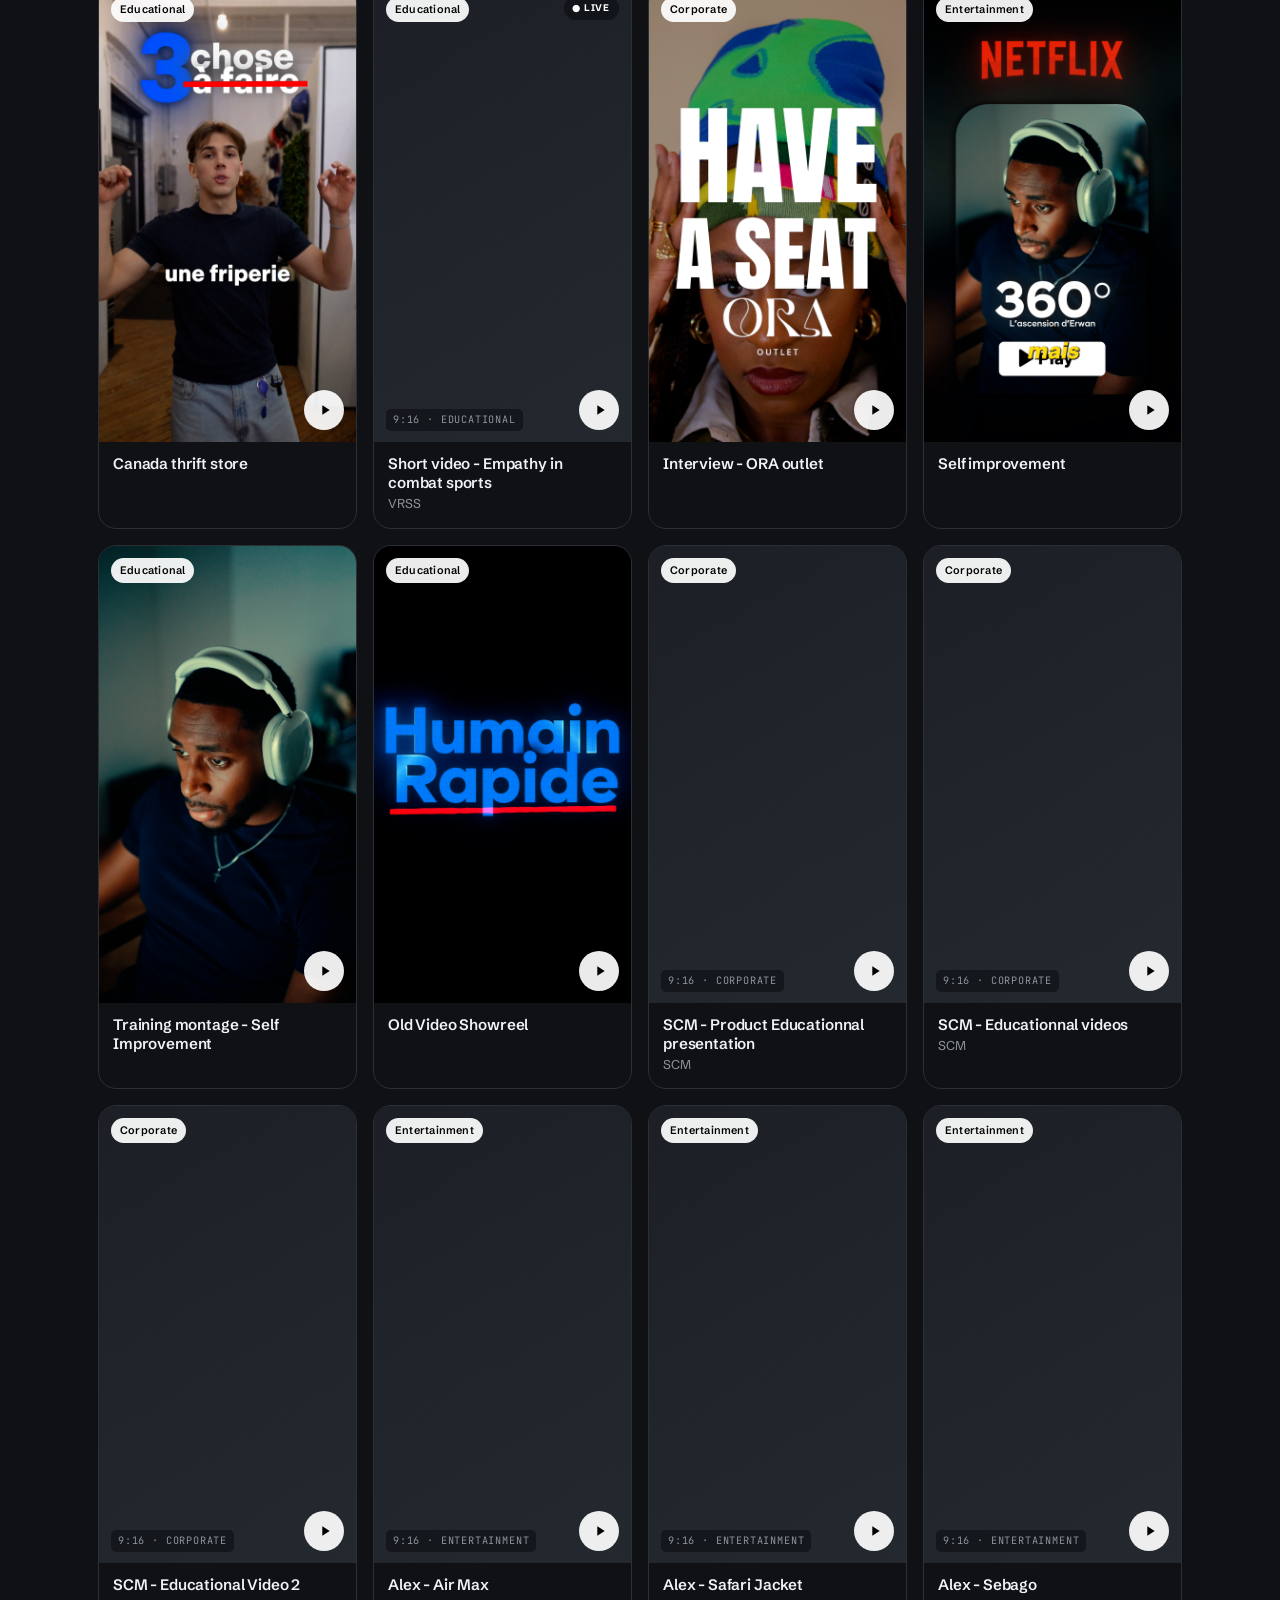
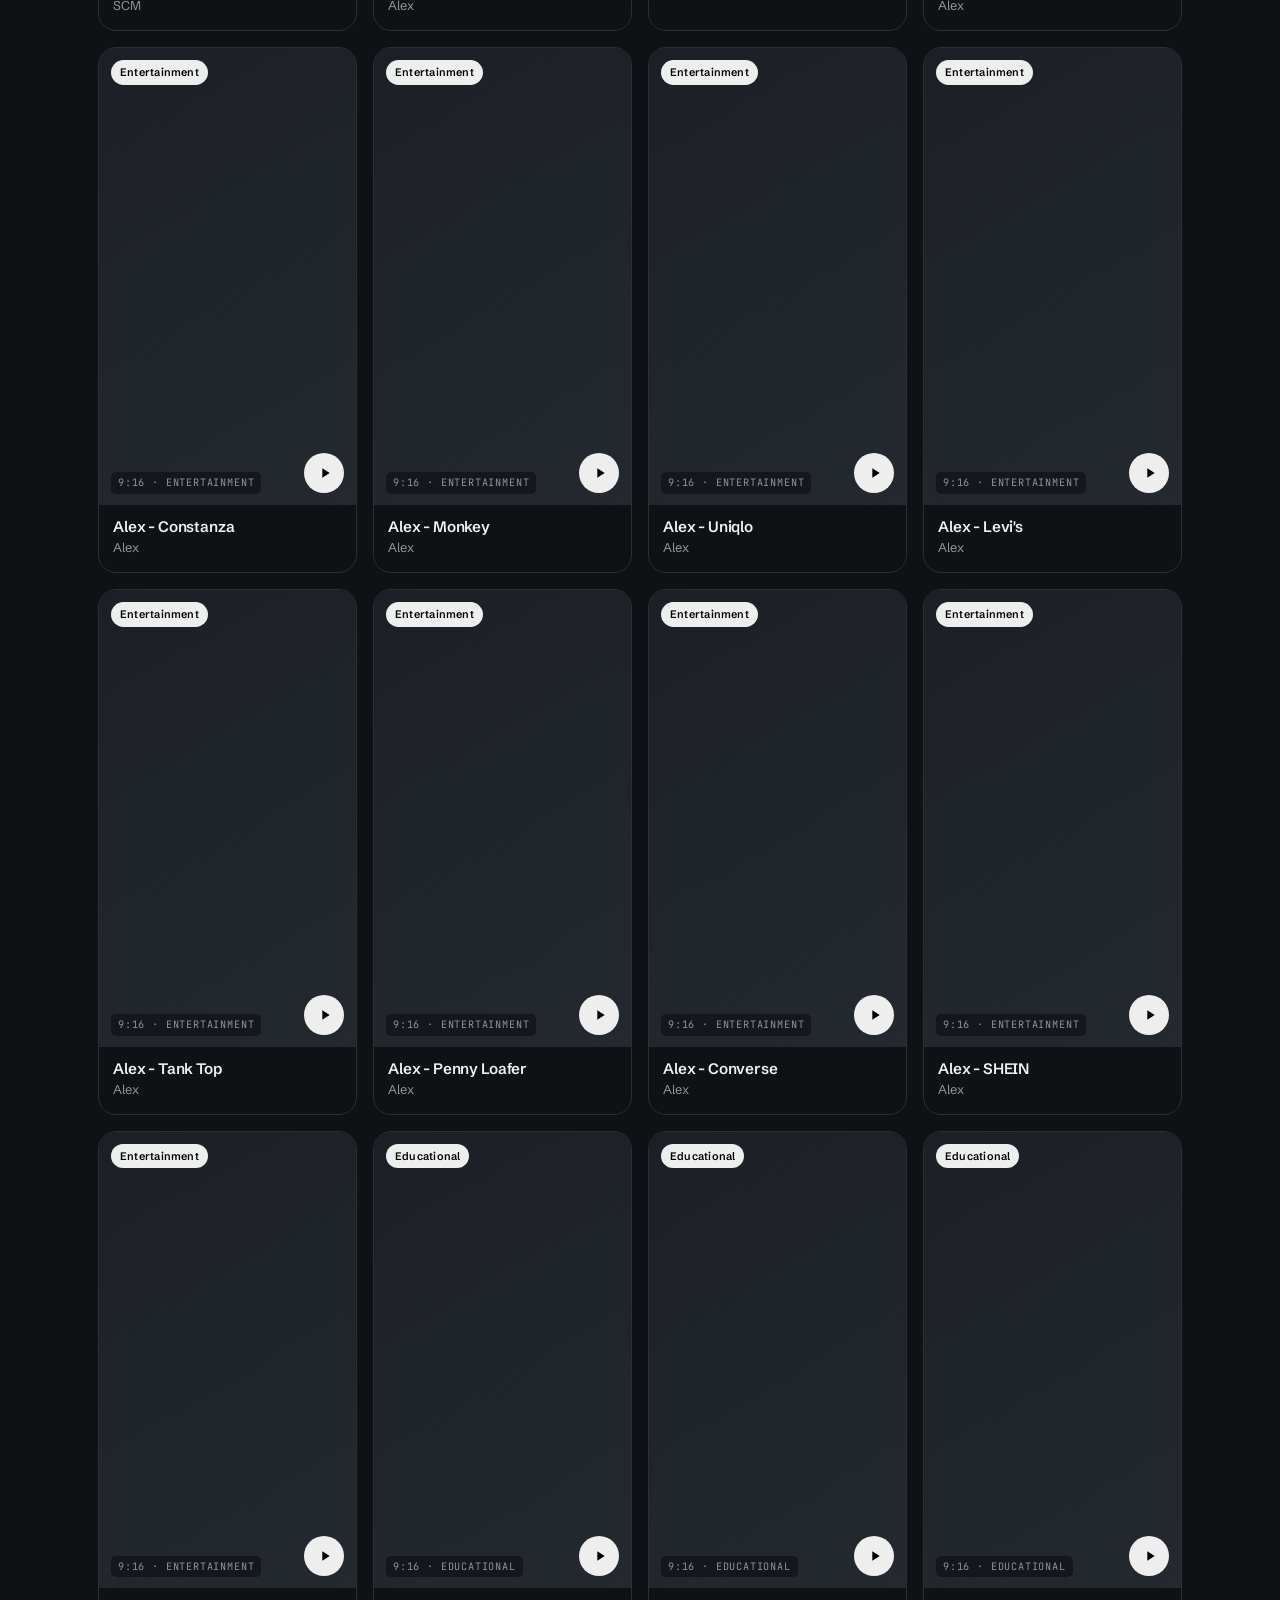
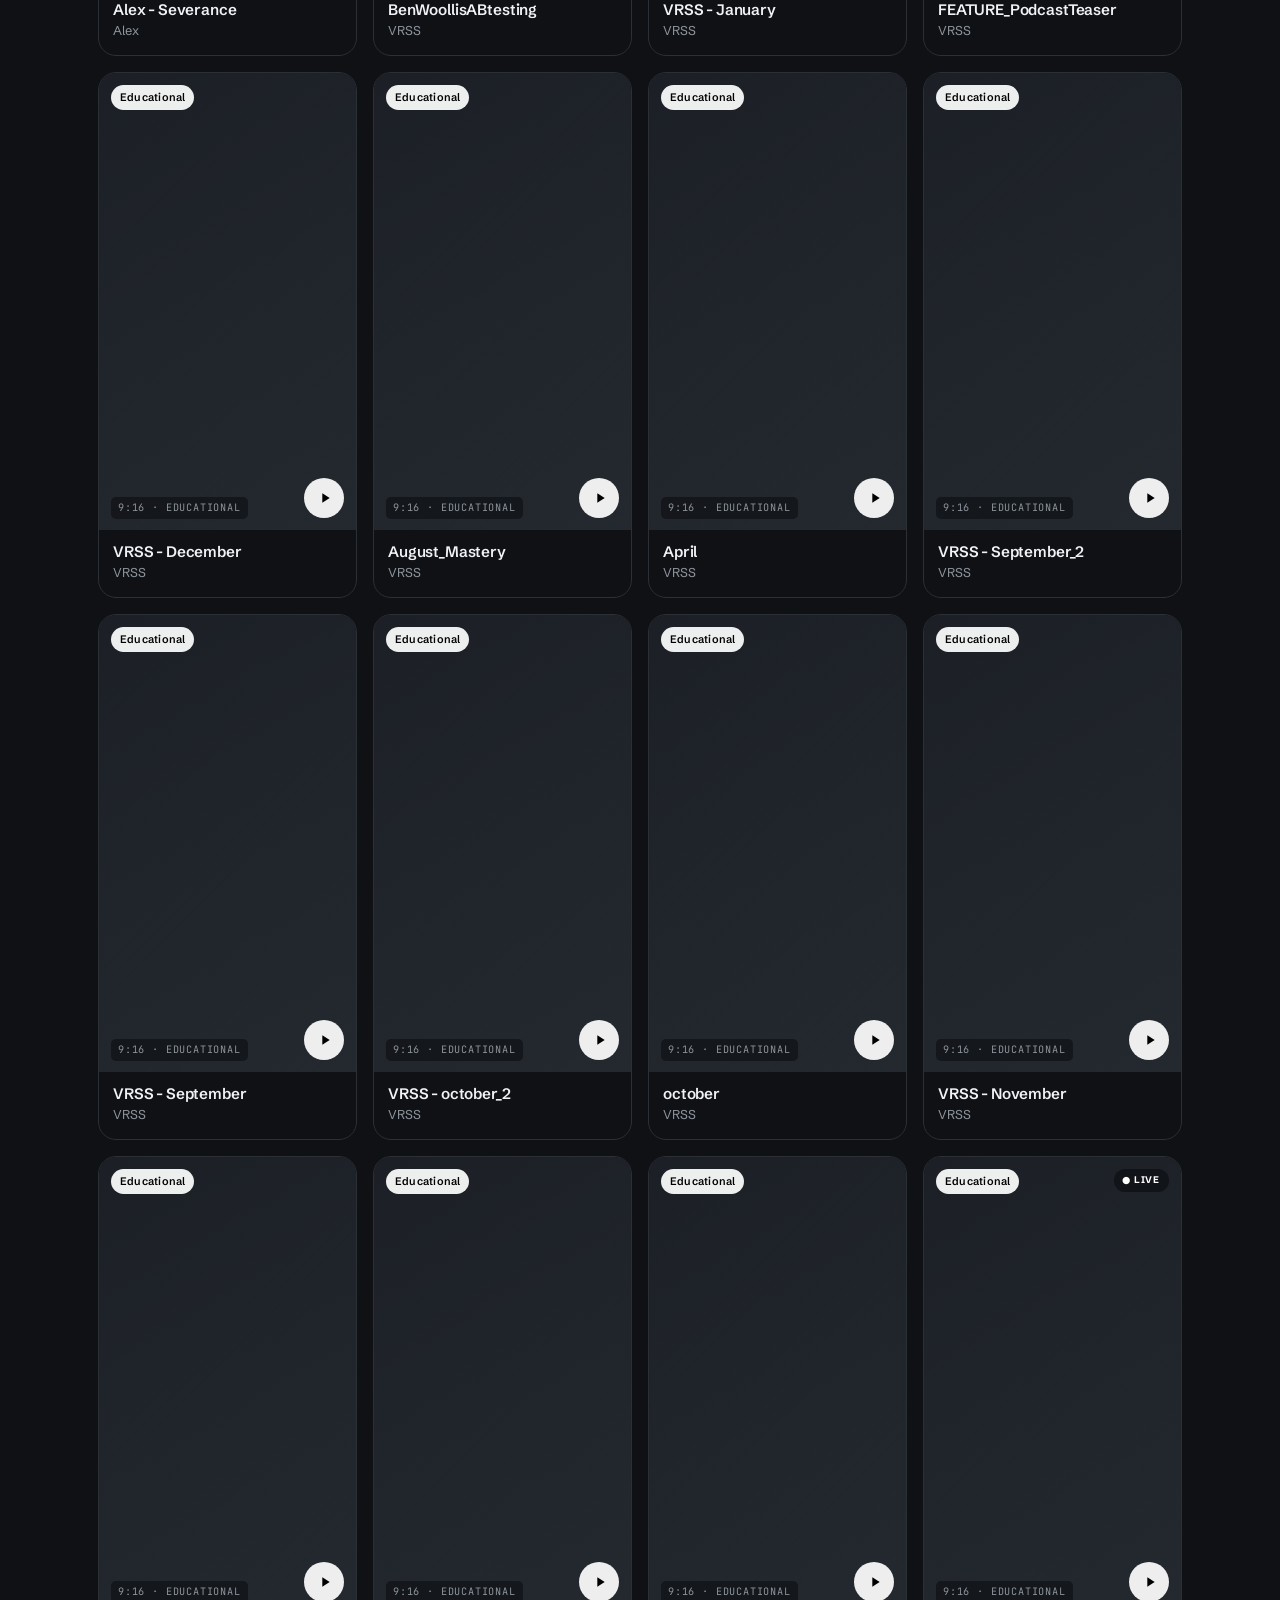
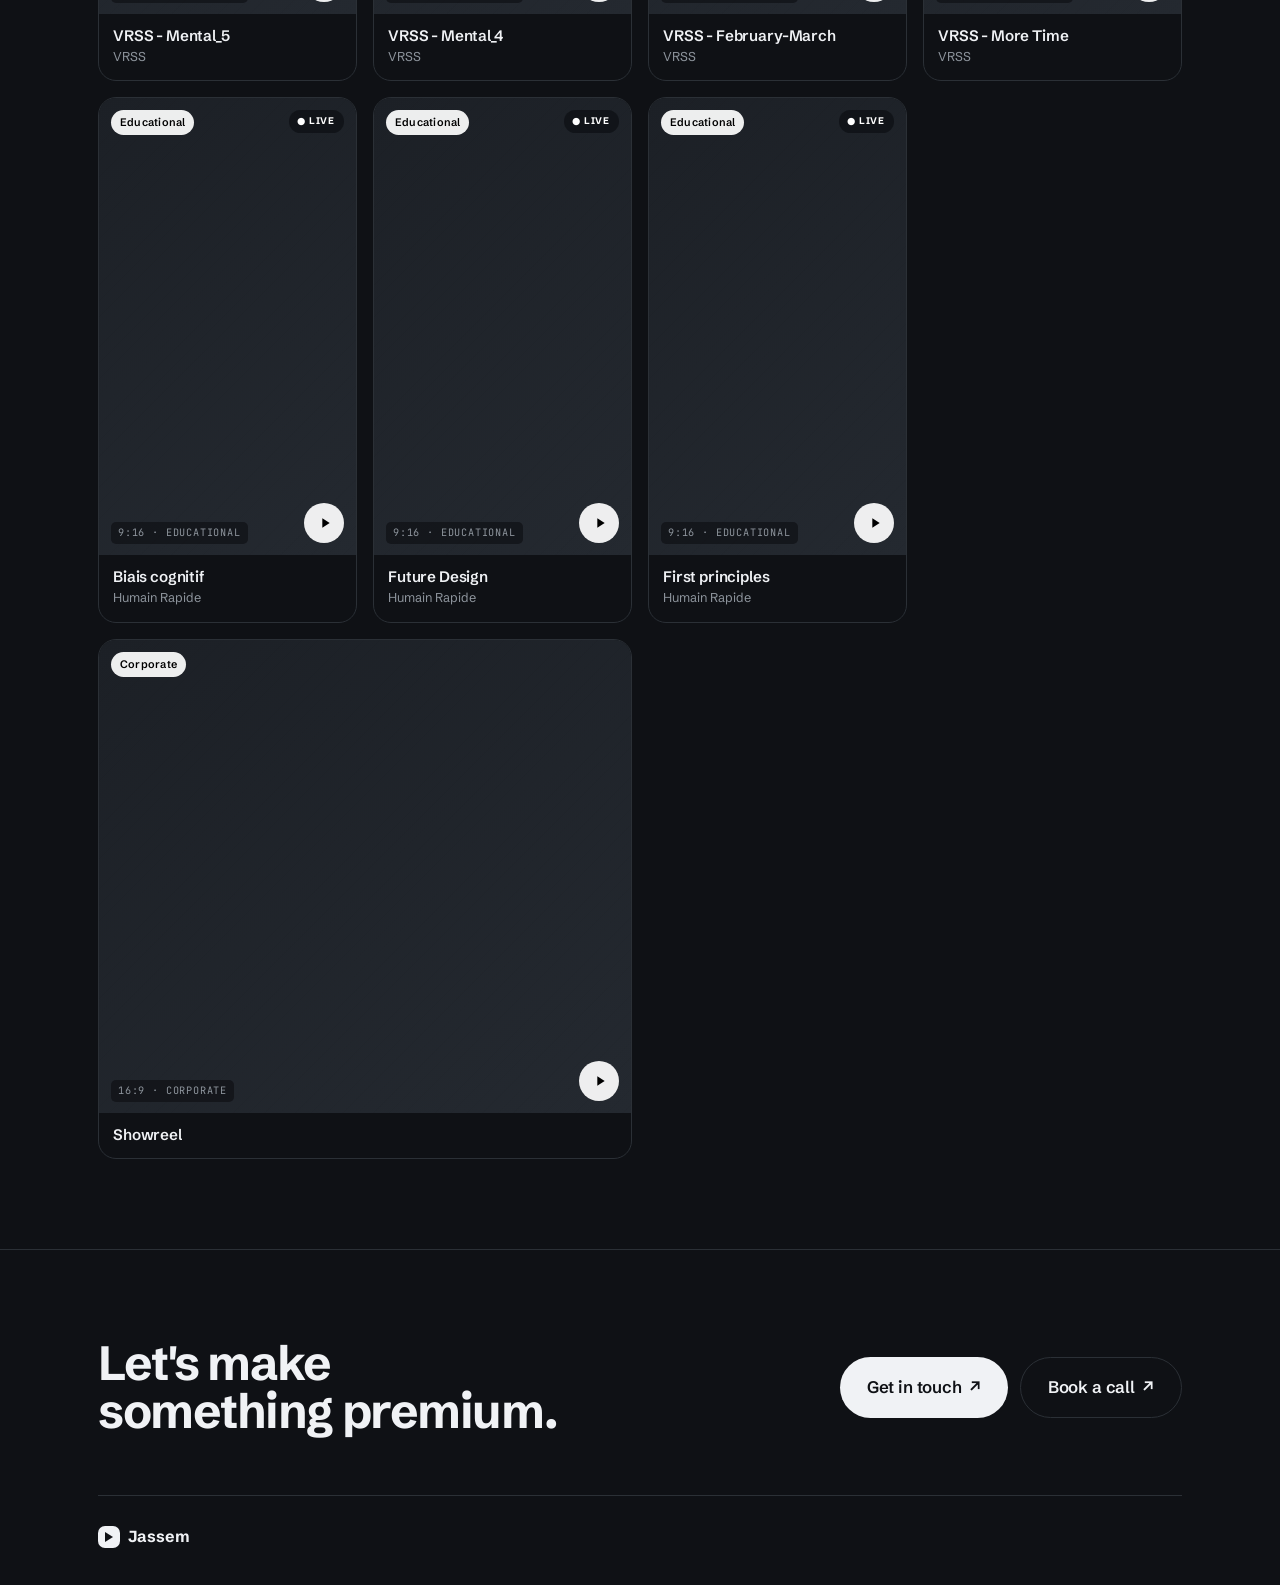
==== commit 6c935f5a: "Add Humain Rapide client section and videos" ====
--- a/index.html
+++ b/index.html
@@ -289,6 +289,30 @@
     </section>
 
     <!-- ============================================================
+         HUMAIN RAPIDE — CASE STUDY
+         ============================================================ -->
+    <section class="case case--alt" id="case-humain">
+      <div class="container">
+        <div class="case__head reveal">
+          <div class="case__logo" aria-label="Humain Rapide logo">
+            <span>HUMAIN RAPIDE</span>
+          </div>
+          <span class="case__kicker">Case study</span>
+        </div>
+
+        <div class="case__grid case__grid--stack">
+          <div class="case__intro reveal">
+            <h2 class="case__title">Humain Rapide</h2>
+            <p class="case__body">Educational content focused on cognitive psychology, future design, and first-principles thinking. Fast-paced, engaging visual storytelling crafted for high retention and clear concepts.</p>
+          </div>
+
+          <!-- Vertical client videos -->
+          <div class="case__videos case__videos--humain" data-case="humain"></div>
+        </div>
+      </div>
+    </section>
+
+    <!-- ============================================================
          WORK BY CATEGORY  (filterable gallery)
          ============================================================ -->
     <section class="gallery" id="gallery">
@@ -338,6 +362,8 @@
       <li><a class="railnav__item" href="#case-alex"><span class="railnav__label">Alex</span><span
             class="railnav__tick"></span></a></li>
       <li><a class="railnav__item" href="#case-scm"><span class="railnav__label">SCM</span><span
+            class="railnav__tick"></span></a></li>
+      <li><a class="railnav__item" href="#case-humain"><span class="railnav__label">Humain</span><span
             class="railnav__tick"></span></a></li>
       <li><a class="railnav__item" href="#gallery"><span class="railnav__label">Gallery</span><span
             class="railnav__tick"></span></a></li>
--- a/styles.css
+++ b/styles.css
@@ -395,6 +395,8 @@
 /* Alex — small gallery of vertical clips, sits full-width under the intro */
 .case__grid--stack { grid-template-columns: 1fr; gap: clamp(26px, 4vw, 44px); }
 .case__videos--gallery { grid-template-columns: repeat(4, 1fr); }
+/* Humain Rapide — 3 vertical educational clips */
+.case__videos--humain { grid-template-columns: repeat(3, 1fr); max-width: 960px; }
 .case__quote { margin-top: clamp(34px, 5vw, 60px); max-width: 760px; }
 .case__quote--wide { max-width: none; }
 .case__quote--wide blockquote { text-wrap: pretty; }
@@ -519,7 +521,7 @@
 .modal { position: fixed; inset: 0; z-index: 100; display: none; }
 .modal.is-open { display: grid; place-items: center; }
 .modal__backdrop { position: absolute; inset: 0; background: rgba(10,11,13,.78); backdrop-filter: blur(6px); animation: fade .3s var(--ease); }
-.modal__dialog { position: relative; z-index: 1; width: min(92vw, 1040px); animation: pop .35s var(--ease); }
+.modal__dialog { position: relative; z-index: 1; width: min(92vw, 1040px, calc((90vh - 100px) * 16 / 9)); animation: pop .35s var(--ease); }
 /* Vertical (9:16) videos: shrink the dialog so the content fills the viewport height
    without leaving dead space on the sides. */
 .modal__dialog--vertical { width: min(92vw, calc((90vh - 100px) * 9 / 16)); }
@@ -639,7 +641,11 @@
   .bento__bottom { grid-template-columns: repeat(2, 1fr); }
   .case__videos { grid-template-columns: repeat(2, 1fr); }
   .case__videos--gallery { grid-template-columns: repeat(2, 1fr); }
+  .case__videos--humain { grid-template-columns: repeat(2, 1fr); }
   .filters { width: 100%; overflow-x: auto; -webkit-overflow-scrolling: touch; flex-wrap: nowrap; padding-bottom: 4px; }
+}
+@media (max-width: 480px) {
+  .case__videos--humain { grid-template-columns: 1fr; max-width: 320px; margin: 0 auto; }
 }
 @media (max-width: 420px) {
   .grid, .bento__bottom { grid-template-columns: 1fr 1fr; }
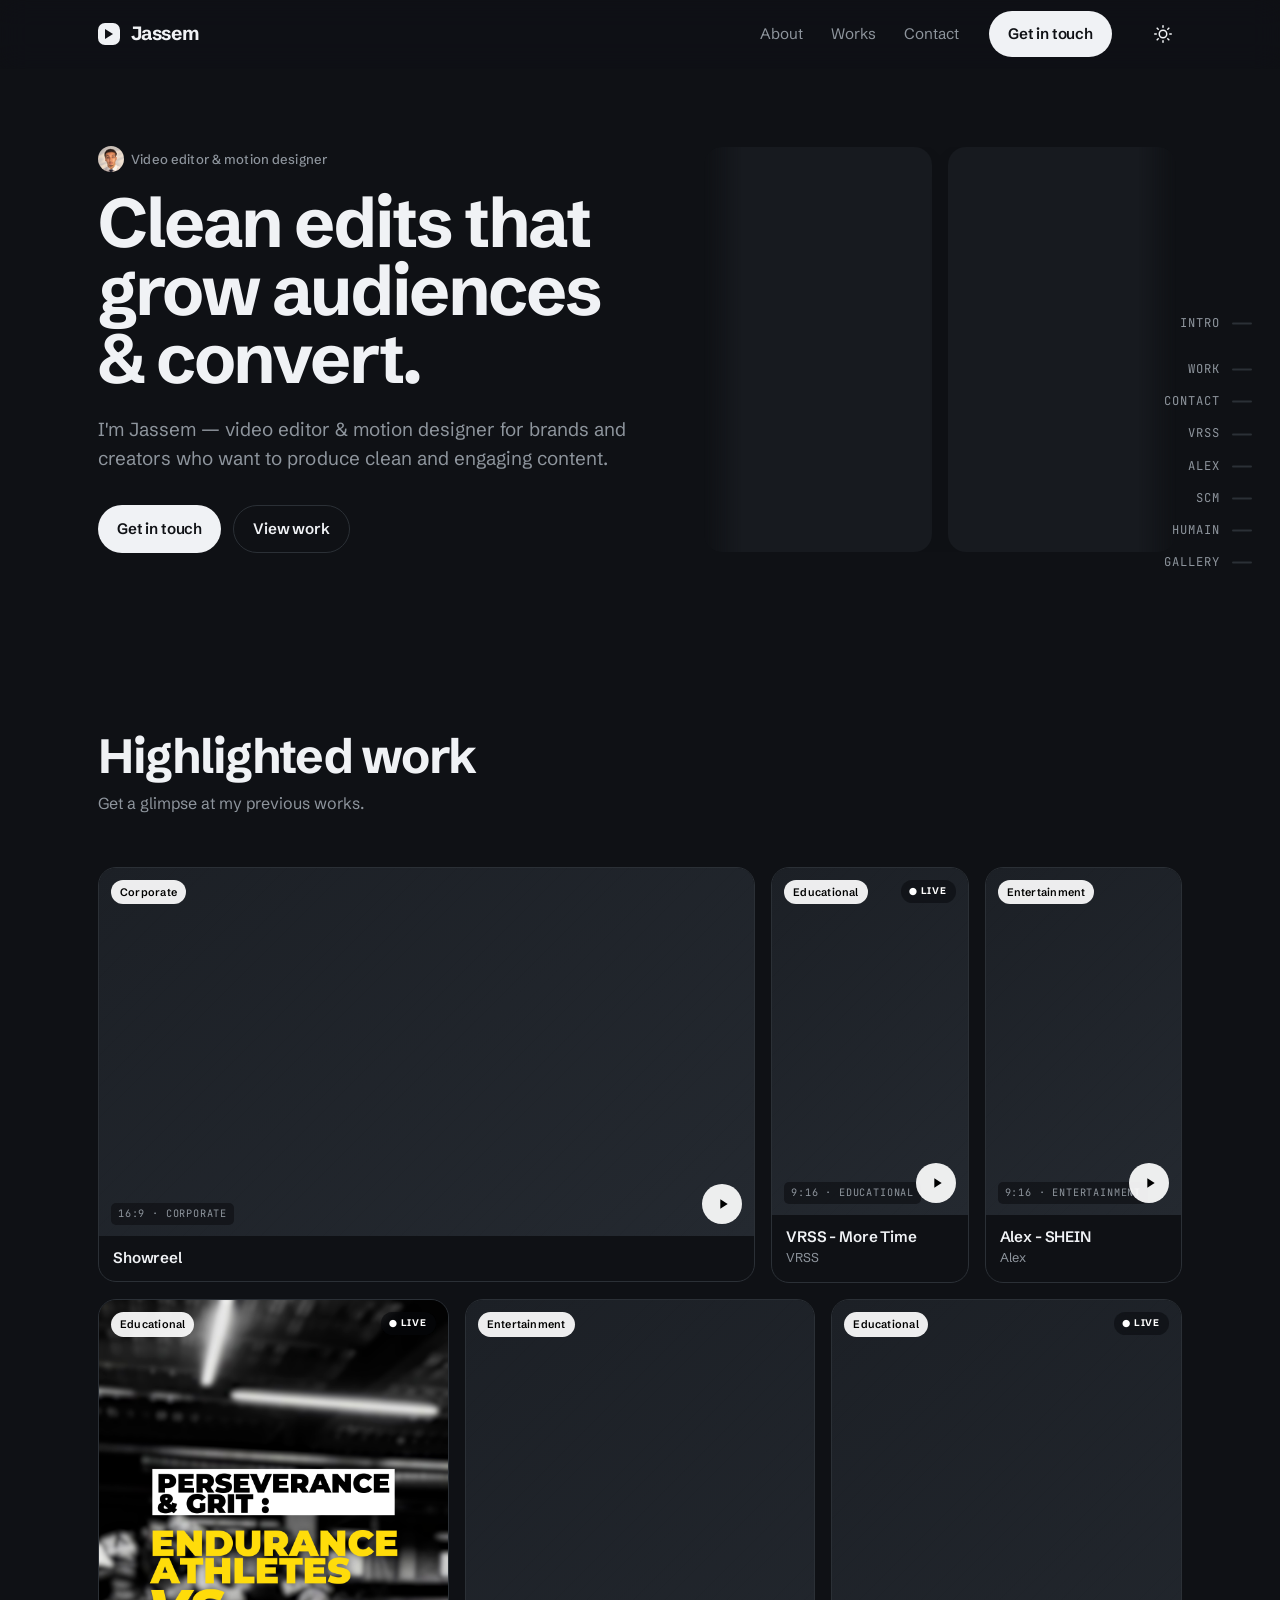
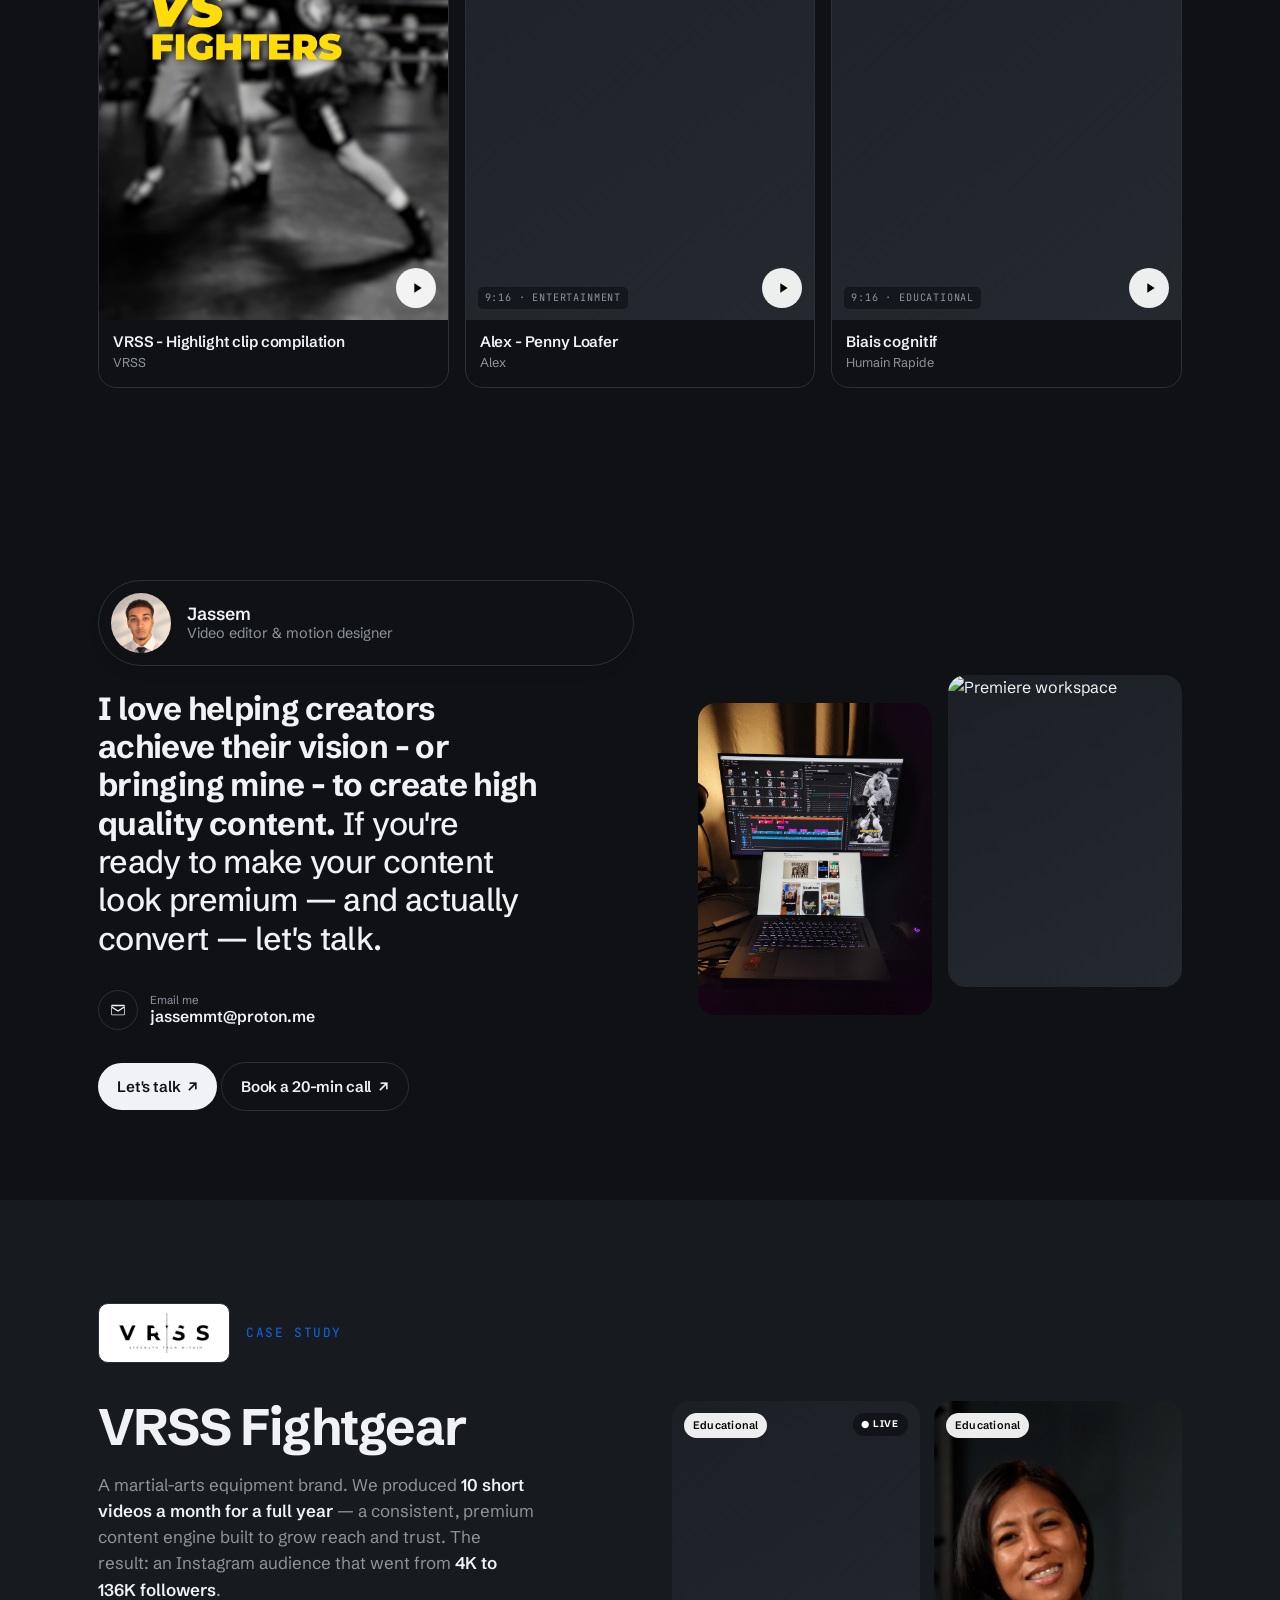
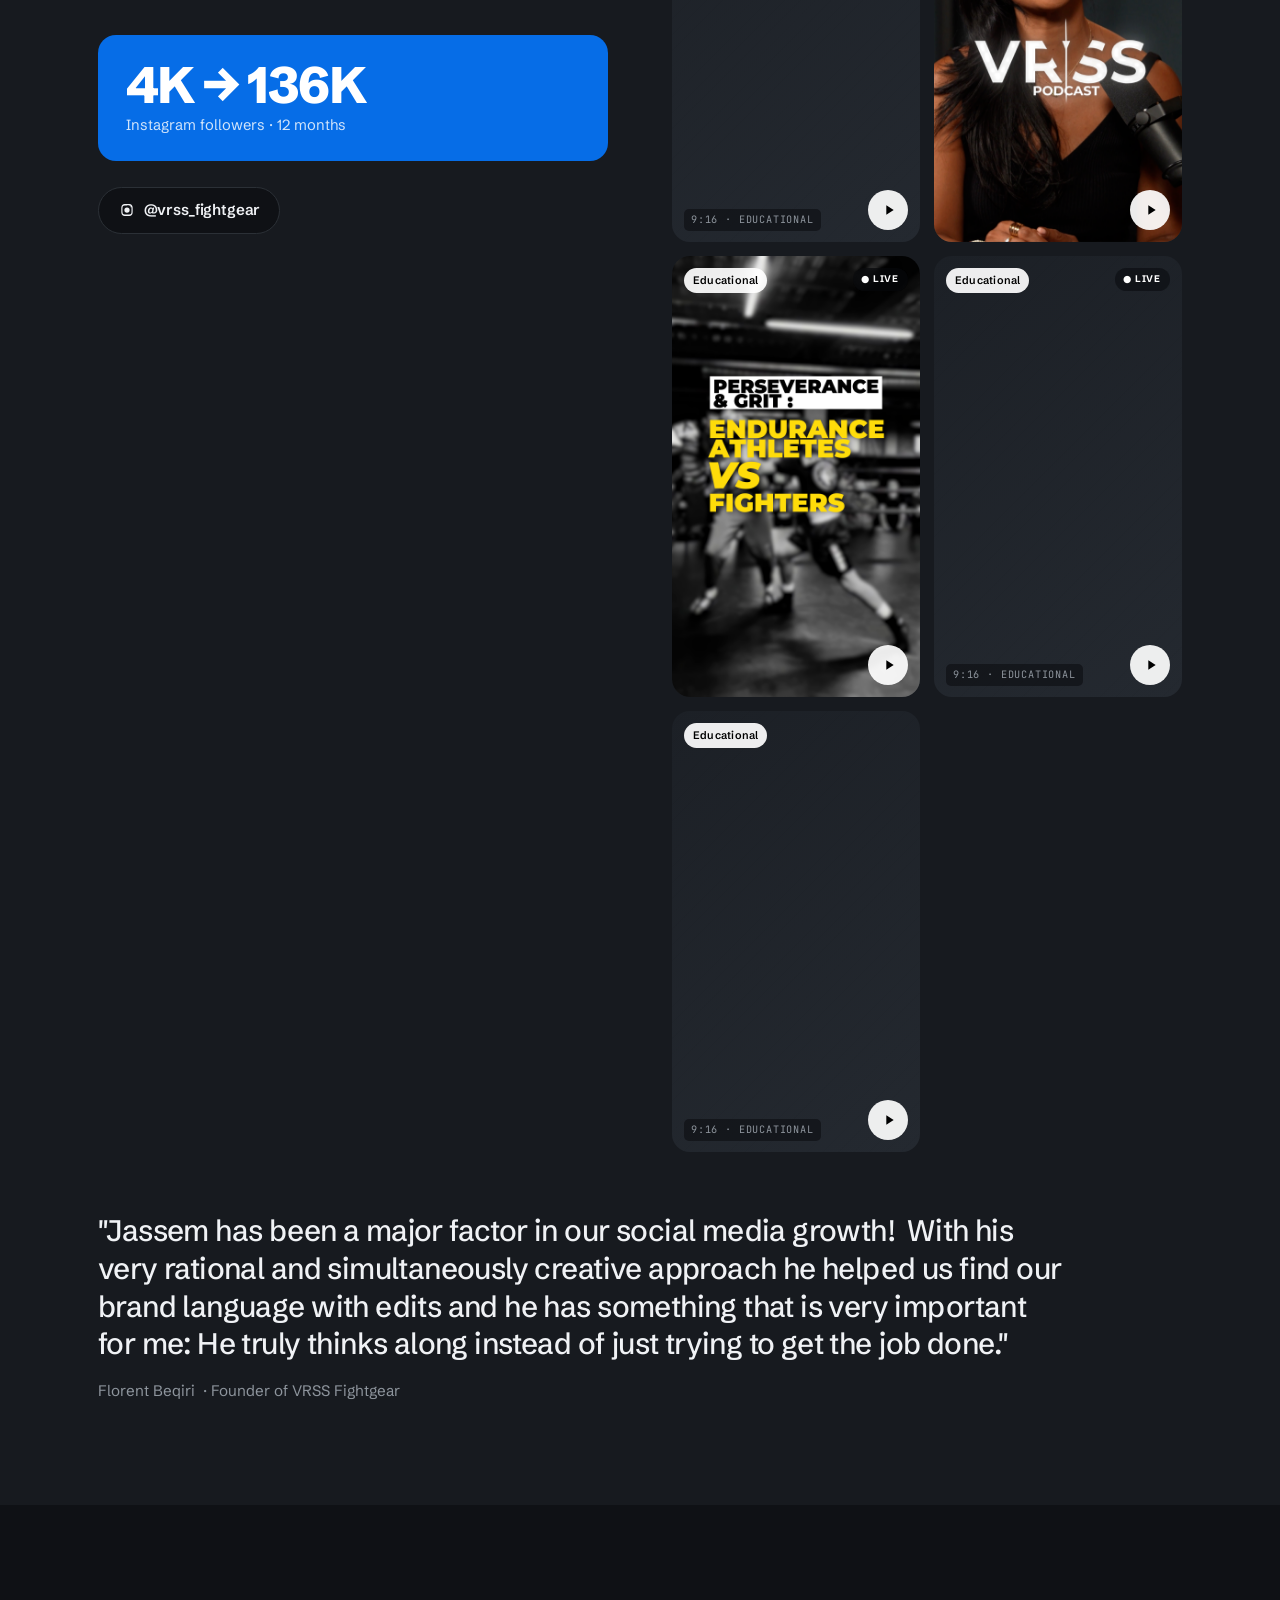
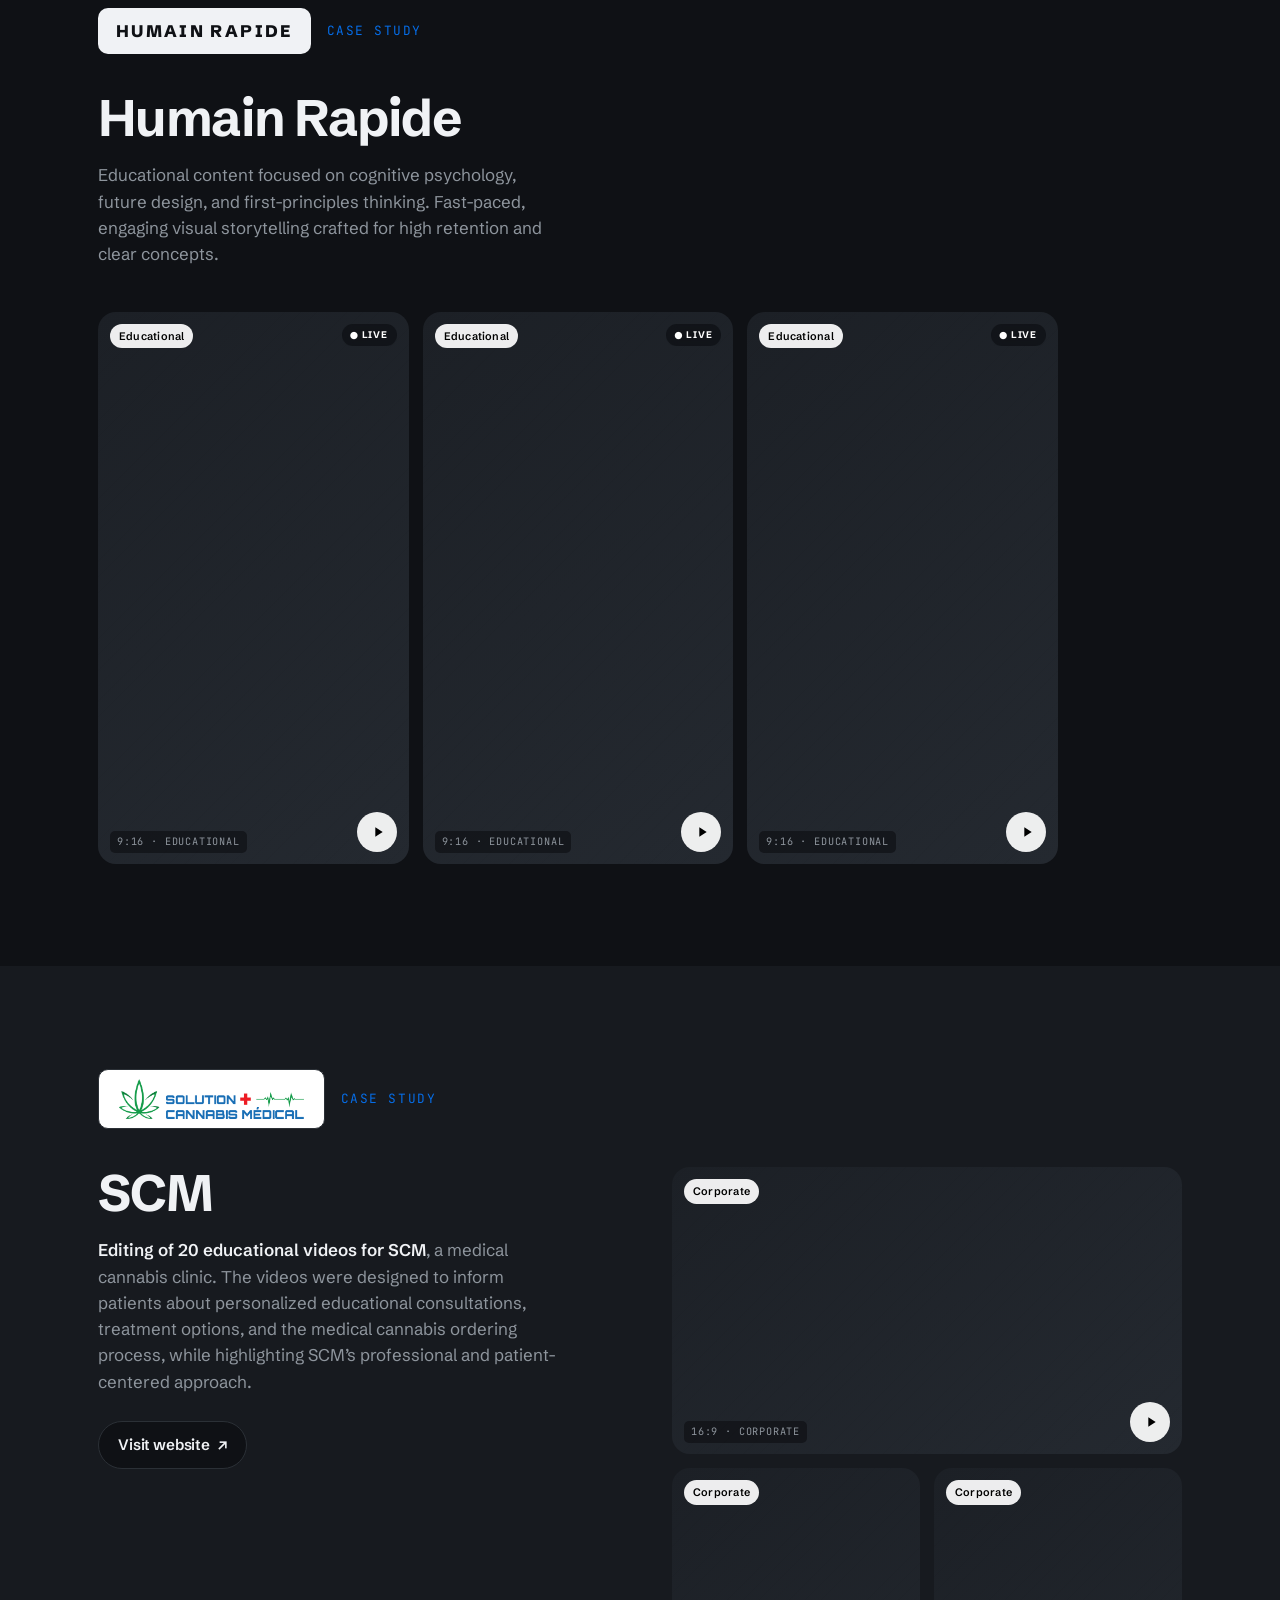
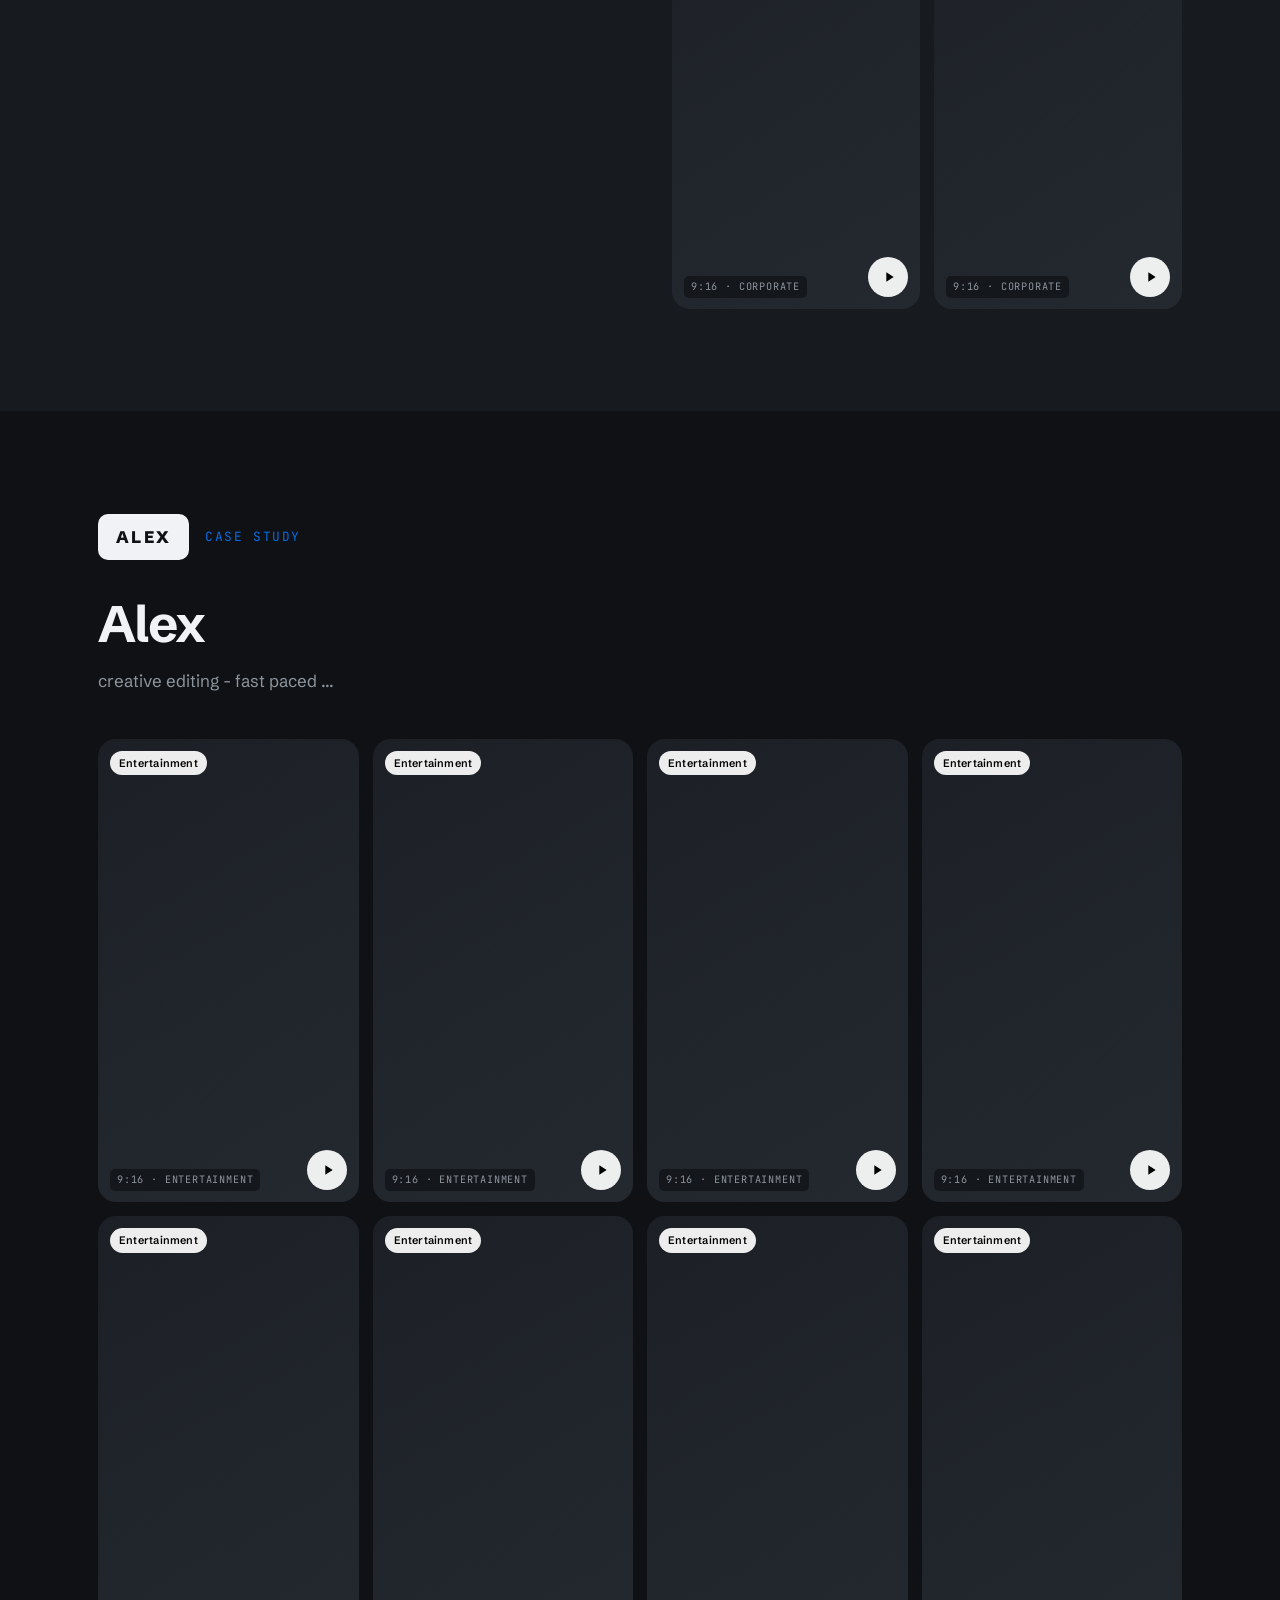
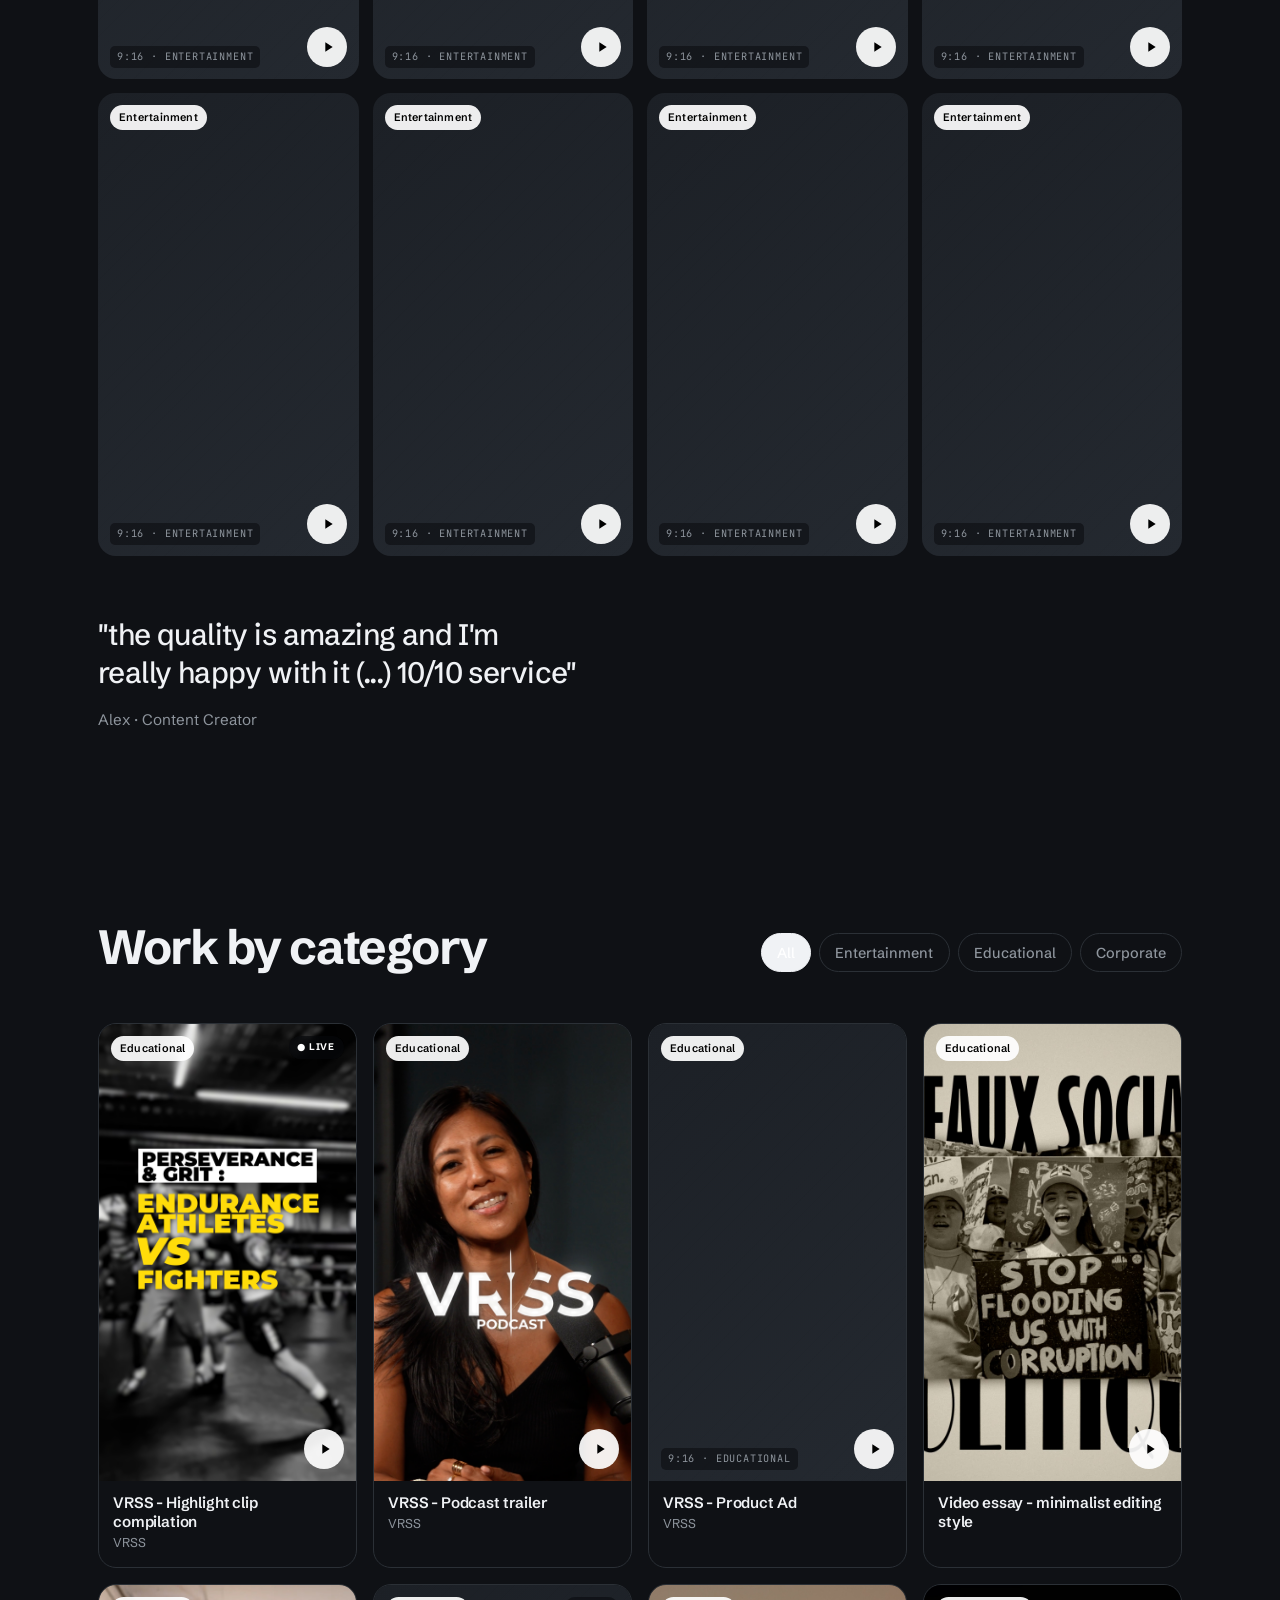
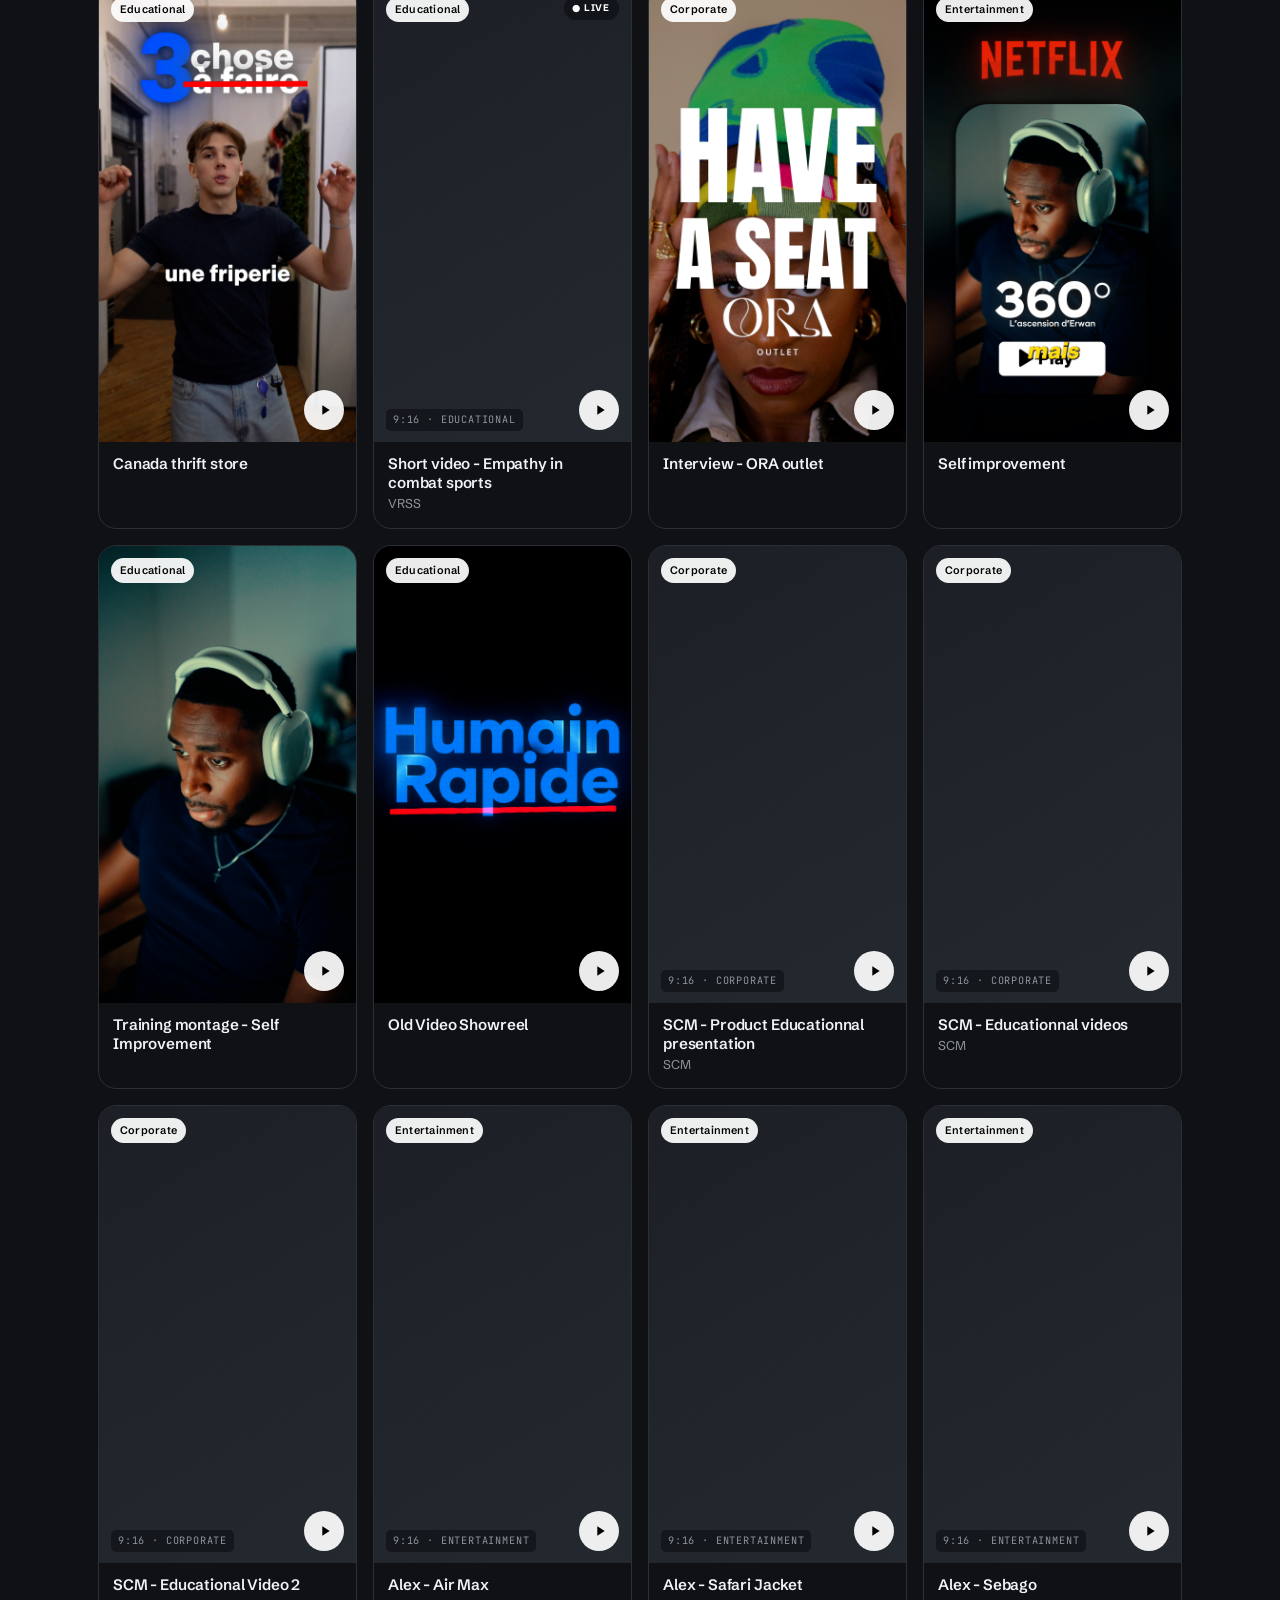
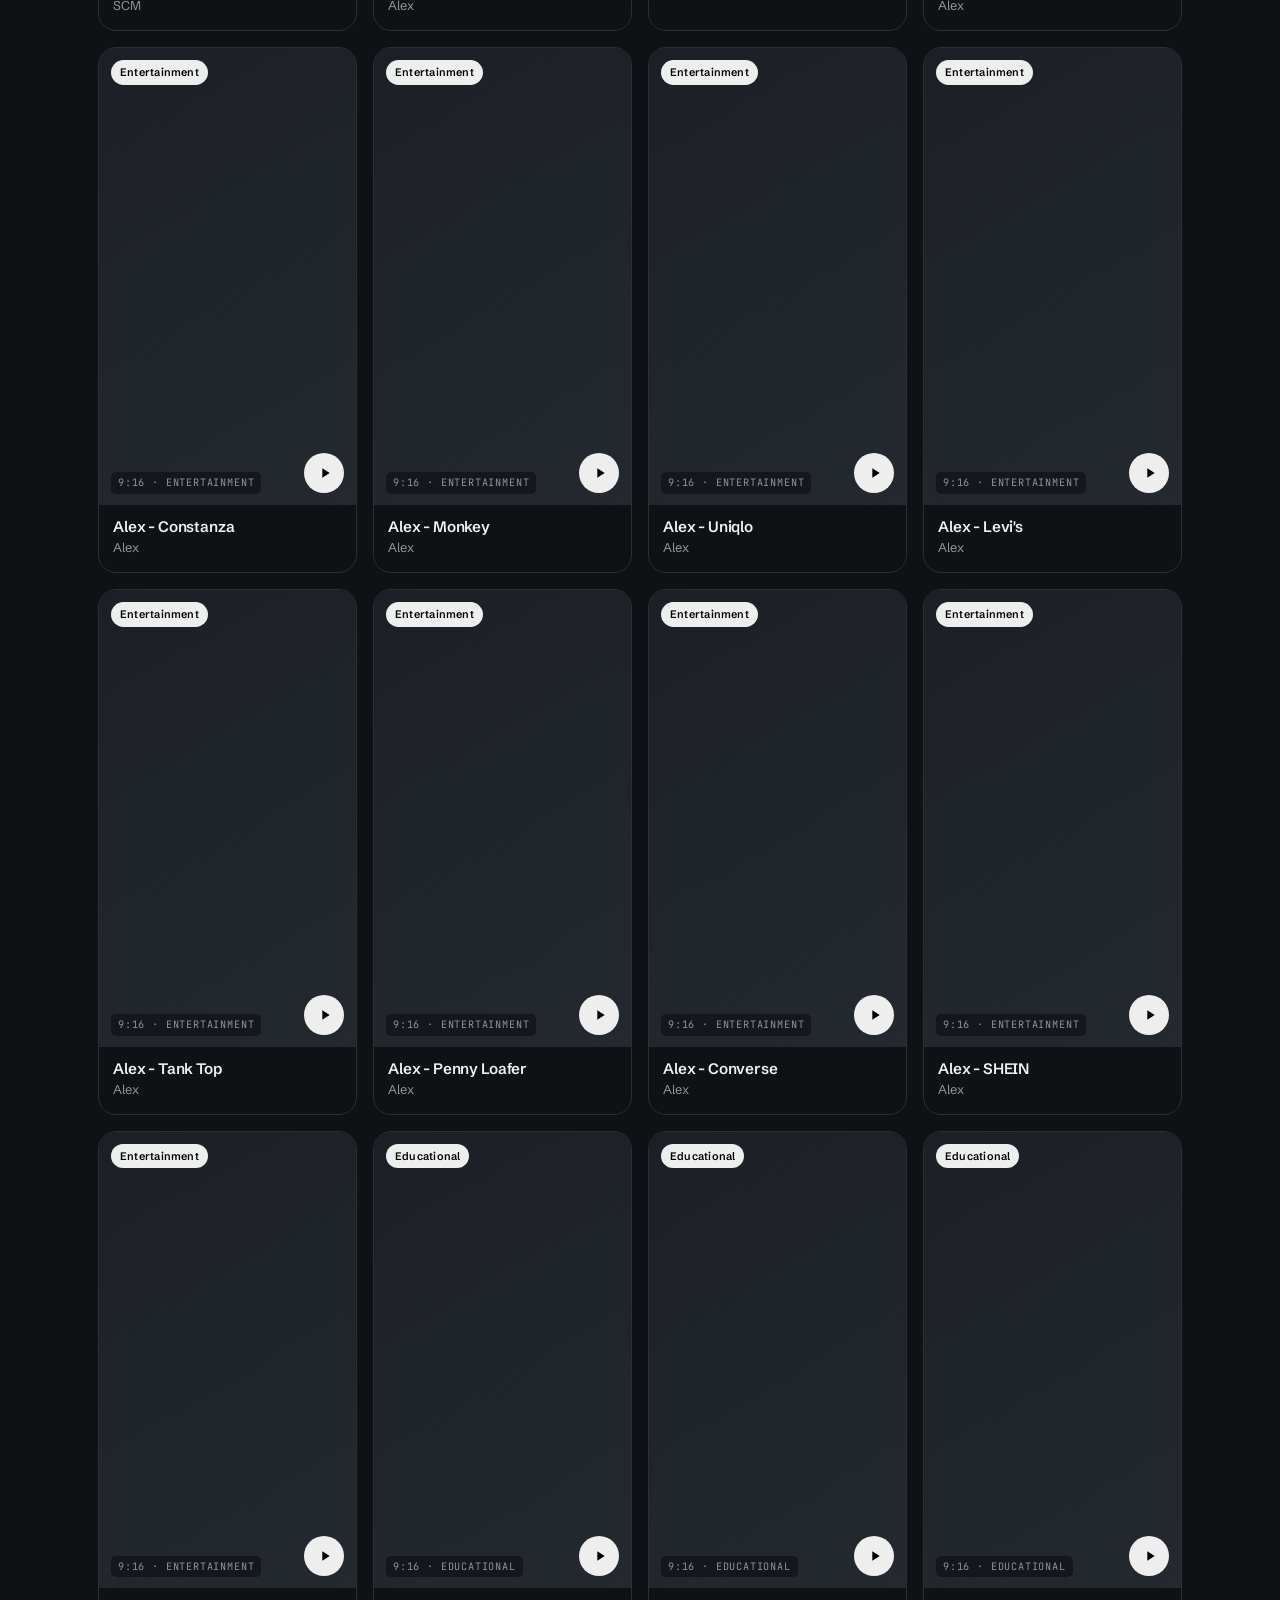
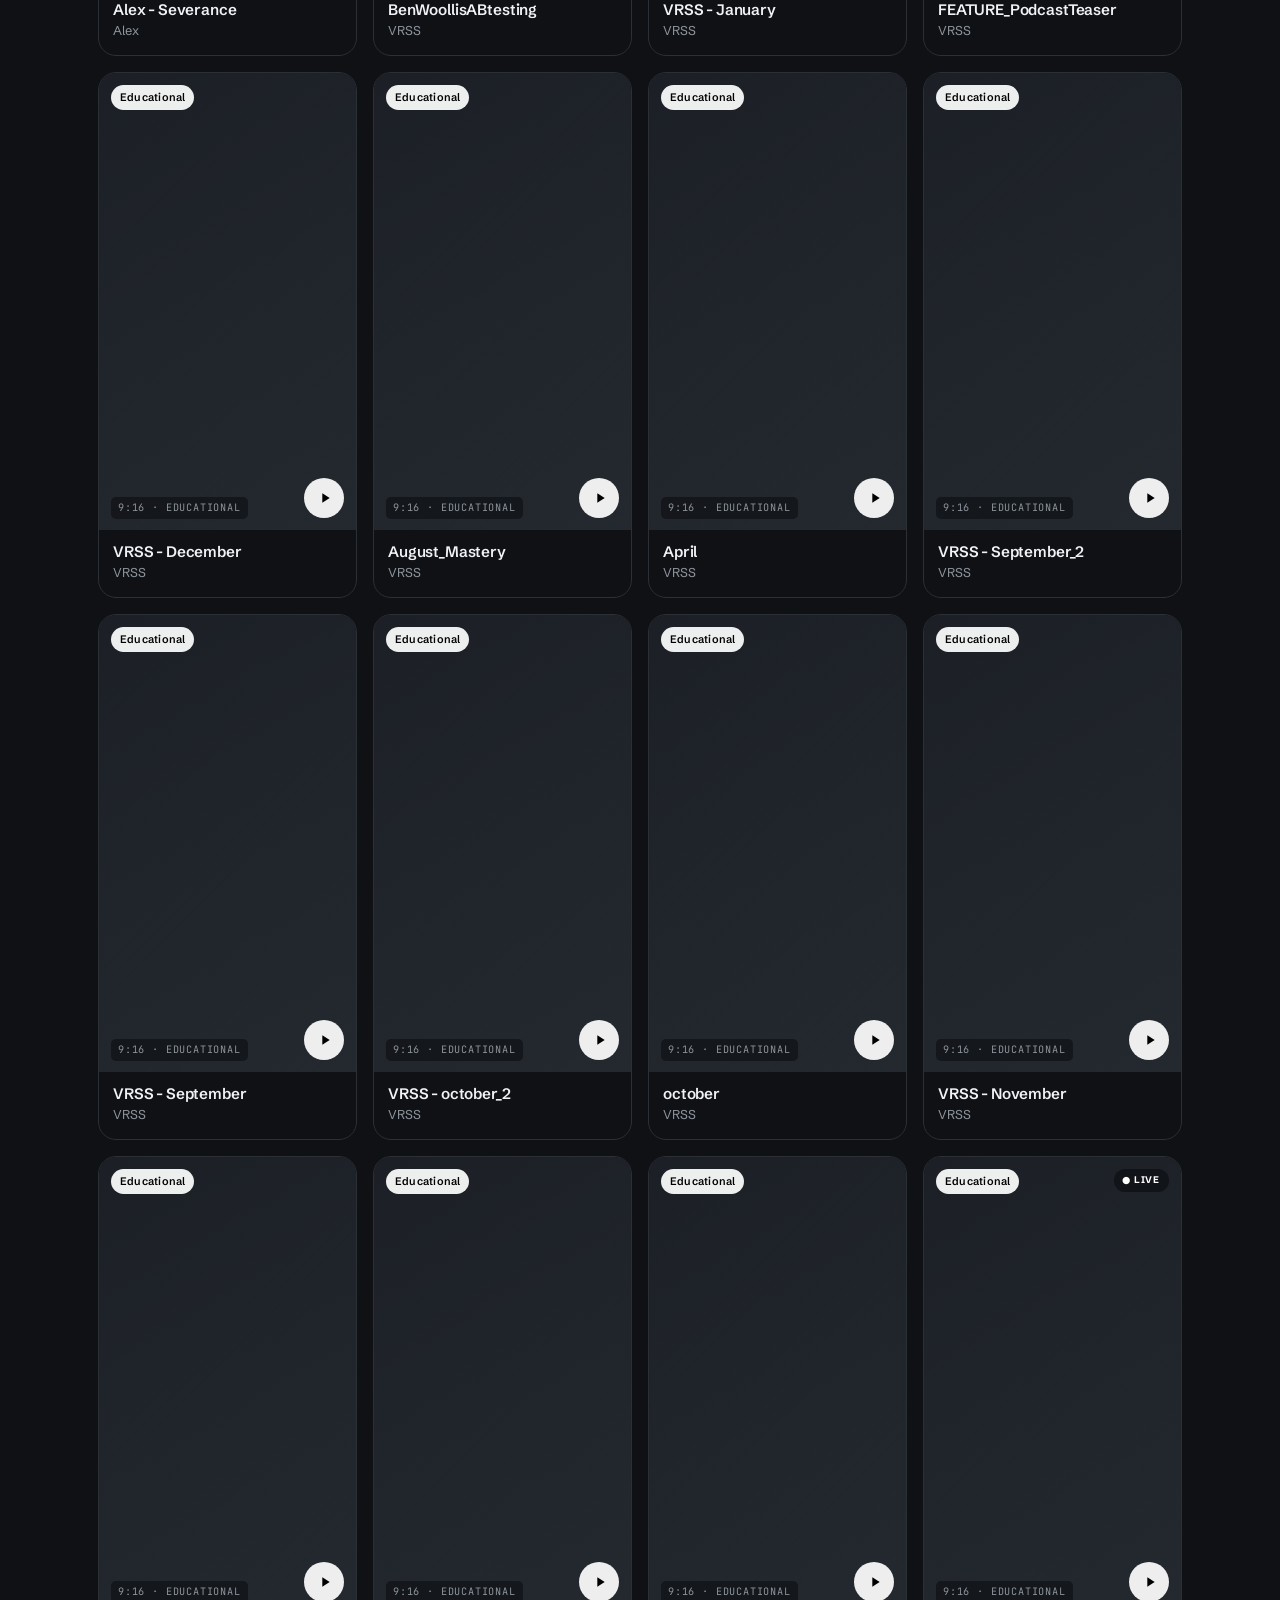
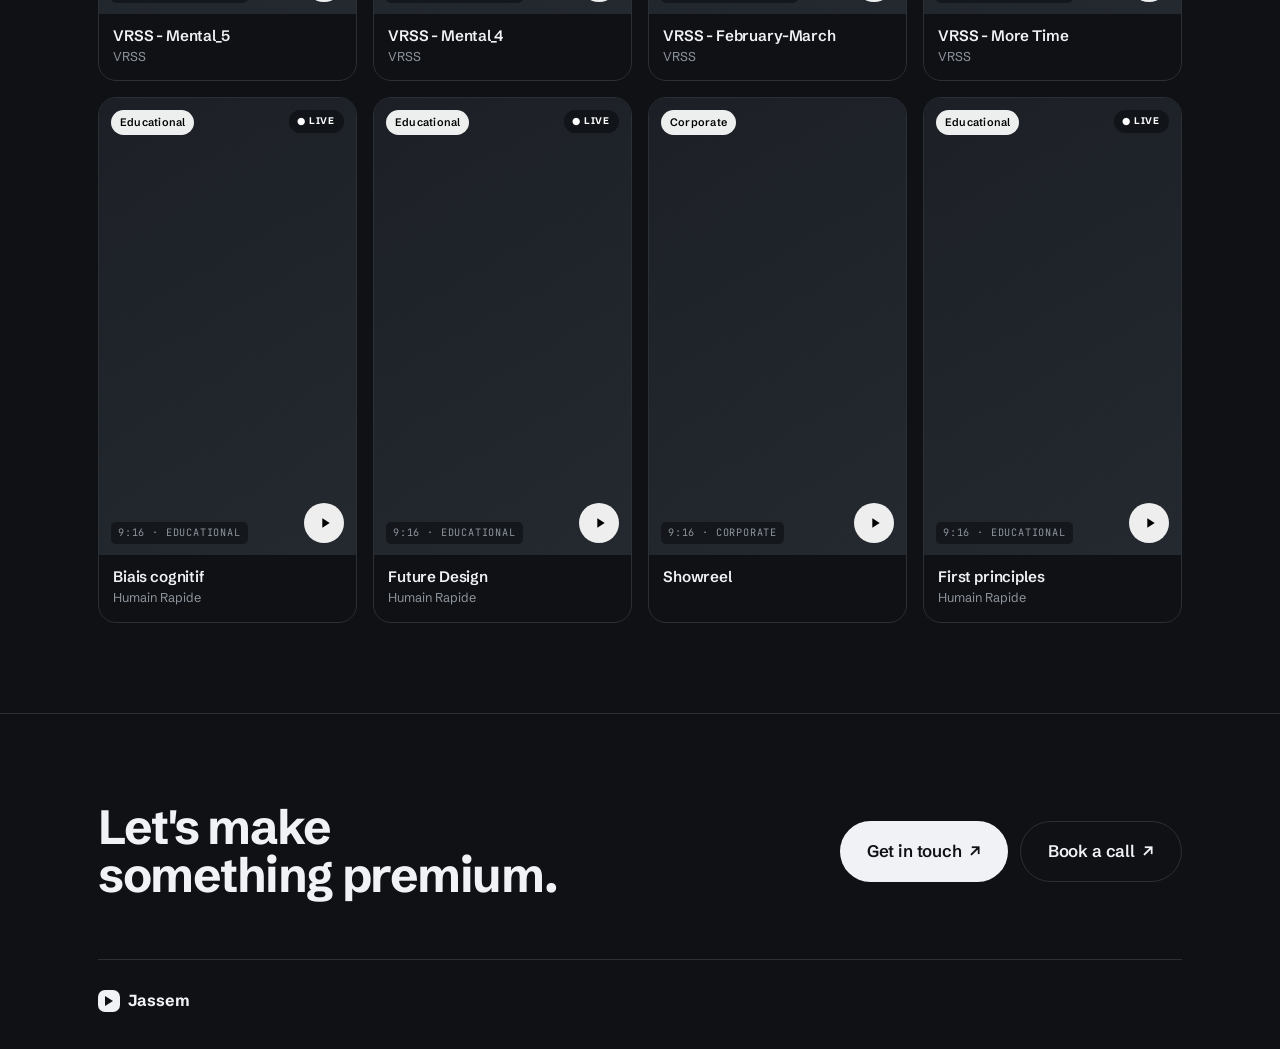
==== commit 9d477a25: "order humain rapide" ====
--- a/index.html
+++ b/index.html
@@ -165,8 +165,8 @@
           </div>
           <a class="btn btn--solid band__btn" href="mailto:jassemmt@proton.me">Let's talk <span
               class="btn__arrow">↗</span></a>
-          <a class="btn btn--outline band__btn" href="https://cal.com/jassemmt/decouverte" target="_blank" rel="noopener">Book a 20-min call <span
-              class="btn__arrow">↗</span></a>
+          <a class="btn btn--outline band__btn" href="https://cal.com/jassemmt/decouverte" target="_blank"
+            rel="noopener">Book a 20-min call <span class="btn__arrow">↗</span></a>
         </div>
 
         <div class="band__photos reveal">
@@ -225,35 +225,33 @@
       </div>
     </section>
 
-    <!-- ============================================================
-         ALEX — CASE STUDY    (mirrors VRSS — edit copy / stats / quote)
-         ============================================================ -->
-    <section class="case case--alt" id="case-alex">
+
+    <!-- ============================================================
+         HUMAIN RAPIDE — CASE STUDY
+         ============================================================ -->
+    <section class="case case--alt" id="case-humain">
       <div class="container">
         <div class="case__head reveal">
-          <div class="case__logo" aria-label="Alex logo">
-            <span>ALEX</span>
+          <div class="case__logo" aria-label="Humain Rapide logo">
+            <span>HUMAIN RAPIDE</span>
           </div>
           <span class="case__kicker">Case study</span>
         </div>
 
         <div class="case__grid case__grid--stack">
           <div class="case__intro reveal">
-            <h2 class="case__title">Alex</h2>
-            <!-- EDIT: replace with Alex's real story & numbers -->
-            <p class="case__body">creative editing - fast paced ...</p>
-          </div>
-
-          <!-- Small gallery — add up to ~8 video ids (from videos.js) to data-files -->
-          <div class="case__videos case__videos--gallery" data-case="alex"></div>
-        </div>
-
-        <figure class="case__quote reveal">
-          <blockquote>"the quality is amazing and I'm really happy with it (...) 10/10 service"</blockquote>
-          <figcaption>Alex · Content Creator</figcaption>
-        </figure>
-      </div>
-    </section>
+            <h2 class="case__title">Humain Rapide</h2>
+            <p class="case__body">Educational content focused on cognitive psychology, future design, and
+              first-principles thinking. Fast-paced, engaging visual storytelling crafted for high retention and clear
+              concepts.</p>
+          </div>
+
+          <!-- Vertical client videos -->
+          <div class="case__videos case__videos--humain" data-case="humain"></div>
+        </div>
+      </div>
+    </section>
+
 
     <!-- ============================================================
          SCM — CASE STUDY    (mirrors VRSS — edit copy / stats / quote)
@@ -289,28 +287,36 @@
     </section>
 
     <!-- ============================================================
-         HUMAIN RAPIDE — CASE STUDY
-         ============================================================ -->
-    <section class="case case--alt" id="case-humain">
+         ALEX — CASE STUDY    (mirrors VRSS — edit copy / stats / quote)
+         ============================================================ -->
+    <section class="case case--alt" id="case-alex">
       <div class="container">
         <div class="case__head reveal">
-          <div class="case__logo" aria-label="Humain Rapide logo">
-            <span>HUMAIN RAPIDE</span>
+          <div class="case__logo" aria-label="Alex logo">
+            <span>ALEX</span>
           </div>
           <span class="case__kicker">Case study</span>
         </div>
 
         <div class="case__grid case__grid--stack">
           <div class="case__intro reveal">
-            <h2 class="case__title">Humain Rapide</h2>
-            <p class="case__body">Educational content focused on cognitive psychology, future design, and first-principles thinking. Fast-paced, engaging visual storytelling crafted for high retention and clear concepts.</p>
-          </div>
-
-          <!-- Vertical client videos -->
-          <div class="case__videos case__videos--humain" data-case="humain"></div>
-        </div>
-      </div>
-    </section>
+            <h2 class="case__title">Alex</h2>
+            <!-- EDIT: replace with Alex's real story & numbers -->
+            <p class="case__body">creative editing - fast paced ...</p>
+          </div>
+
+          <!-- Small gallery — add up to ~8 video ids (from videos.js) to data-files -->
+          <div class="case__videos case__videos--gallery" data-case="alex"></div>
+        </div>
+
+        <figure class="case__quote reveal">
+          <blockquote>"the quality is amazing and I'm really happy with it (...) 10/10 service"</blockquote>
+          <figcaption>Alex · Content Creator</figcaption>
+        </figure>
+      </div>
+    </section>
+
+
 
     <!-- ============================================================
          WORK BY CATEGORY  (filterable gallery)
@@ -382,8 +388,8 @@
         <div style="display:flex;flex-wrap:wrap;gap:.75rem;">
           <a class="btn btn--solid btn--lg" href="mailto:jassemmt@proton.me">Get in touch <span
               class="btn__arrow">↗</span></a>
-          <a class="btn btn--outline btn--lg" href="https://cal.com/jassemmt/decouverte" target="_blank" rel="noopener">Book a call <span
-              class="btn__arrow">↗</span></a>
+          <a class="btn btn--outline btn--lg" href="https://cal.com/jassemmt/decouverte" target="_blank"
+            rel="noopener">Book a call <span class="btn__arrow">↗</span></a>
         </div>
       </div>
       <div class="footer__row">
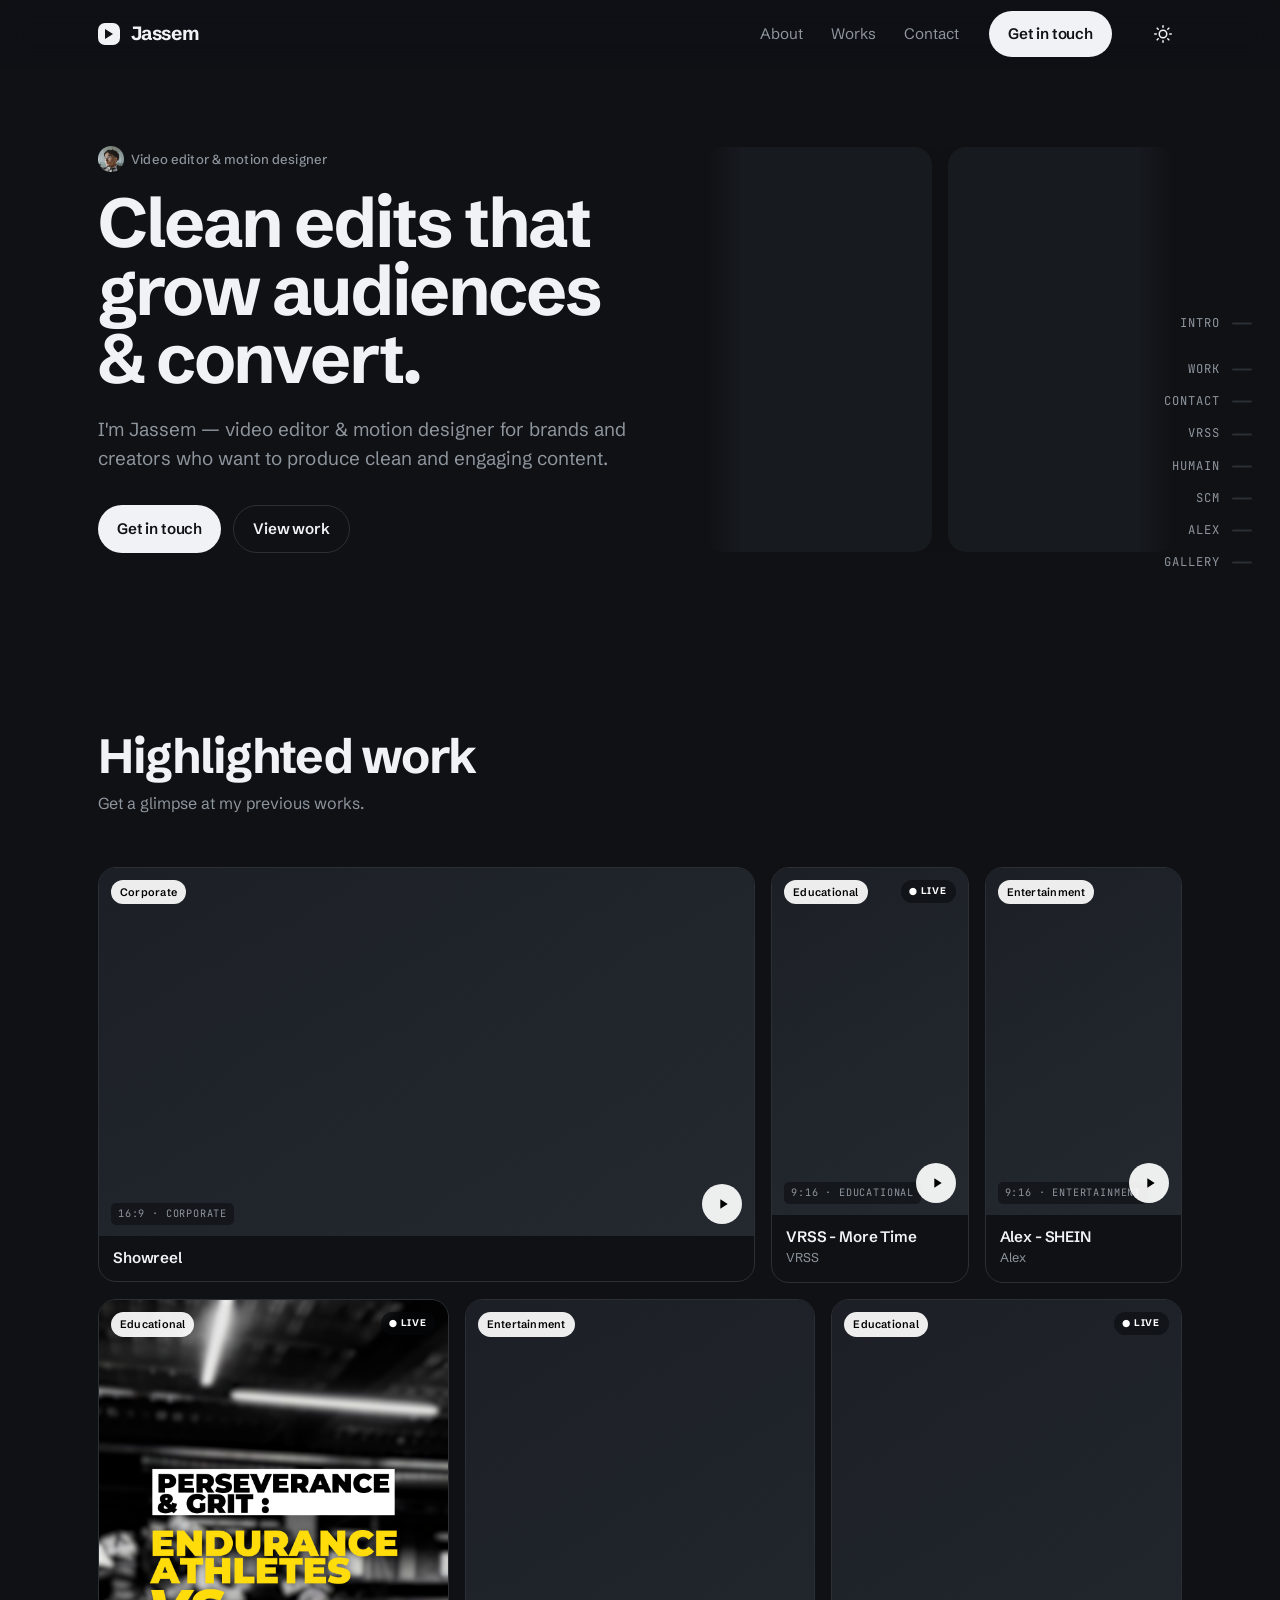
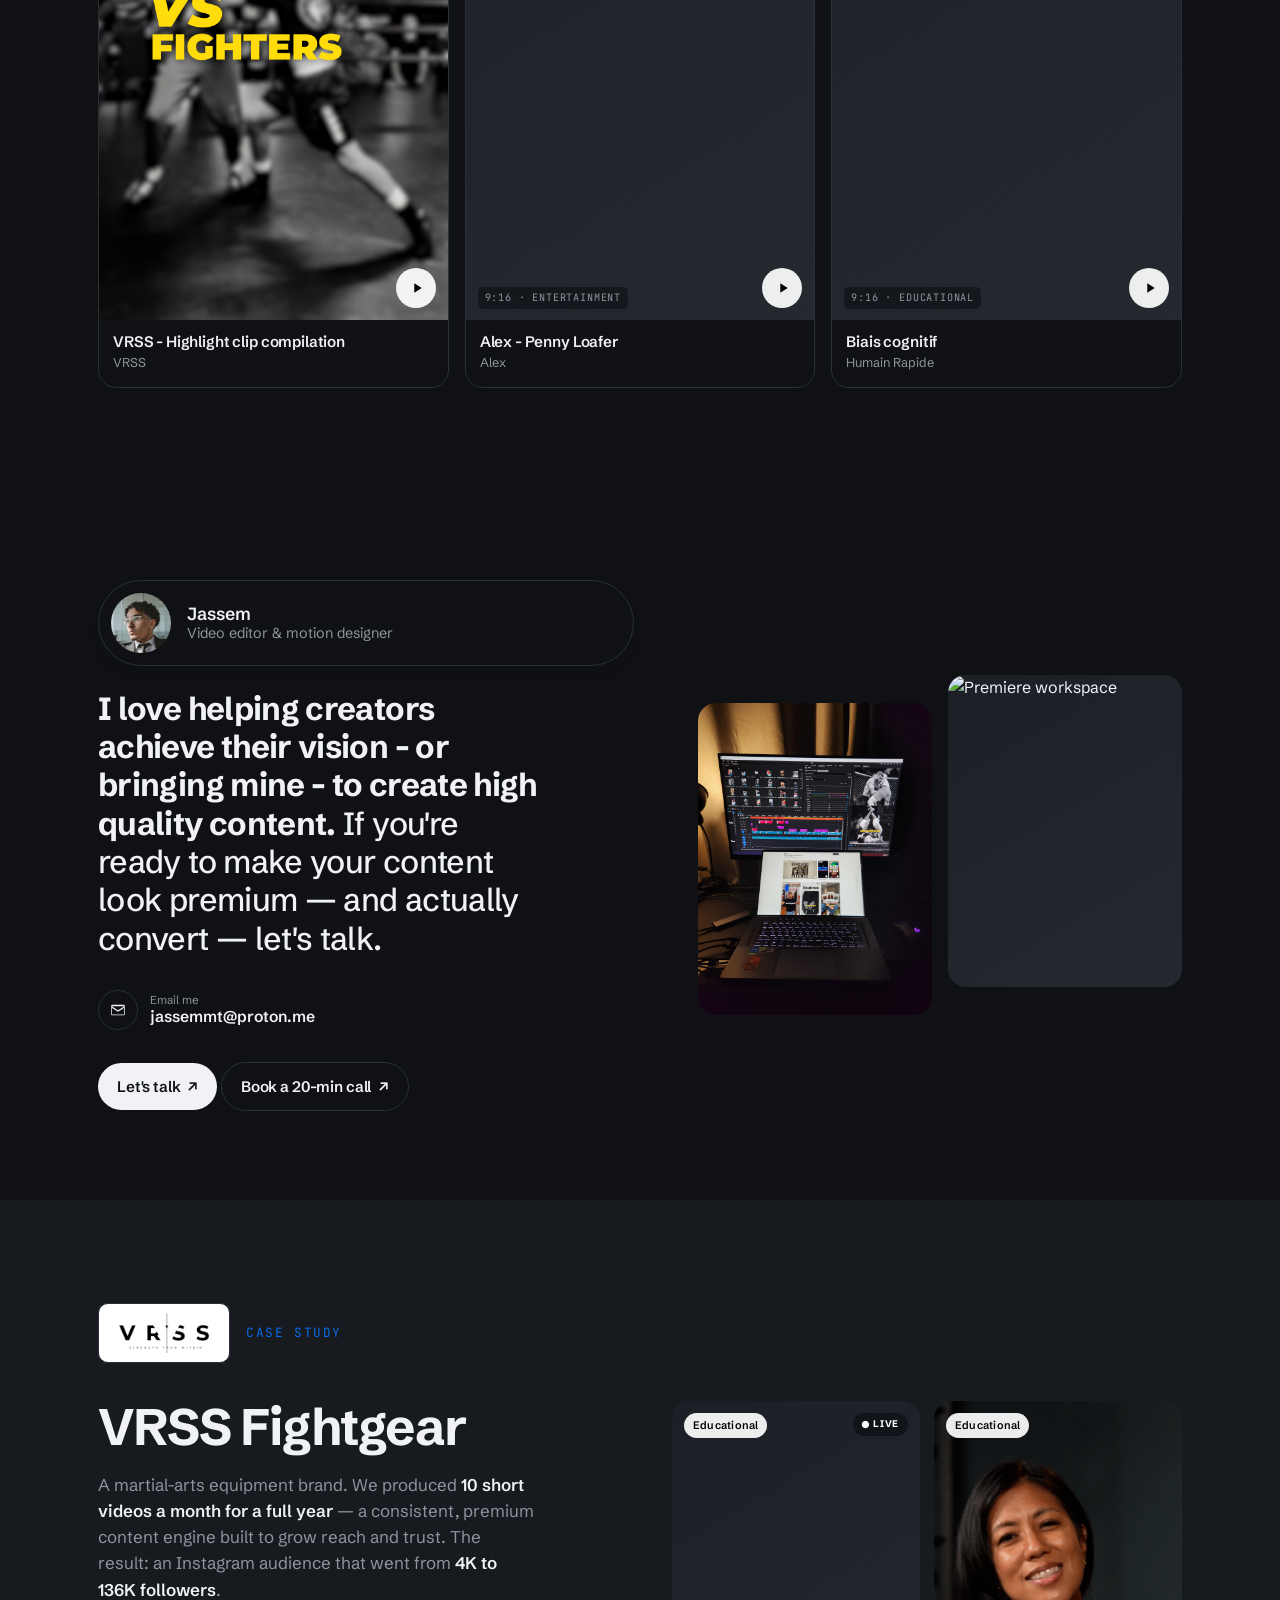
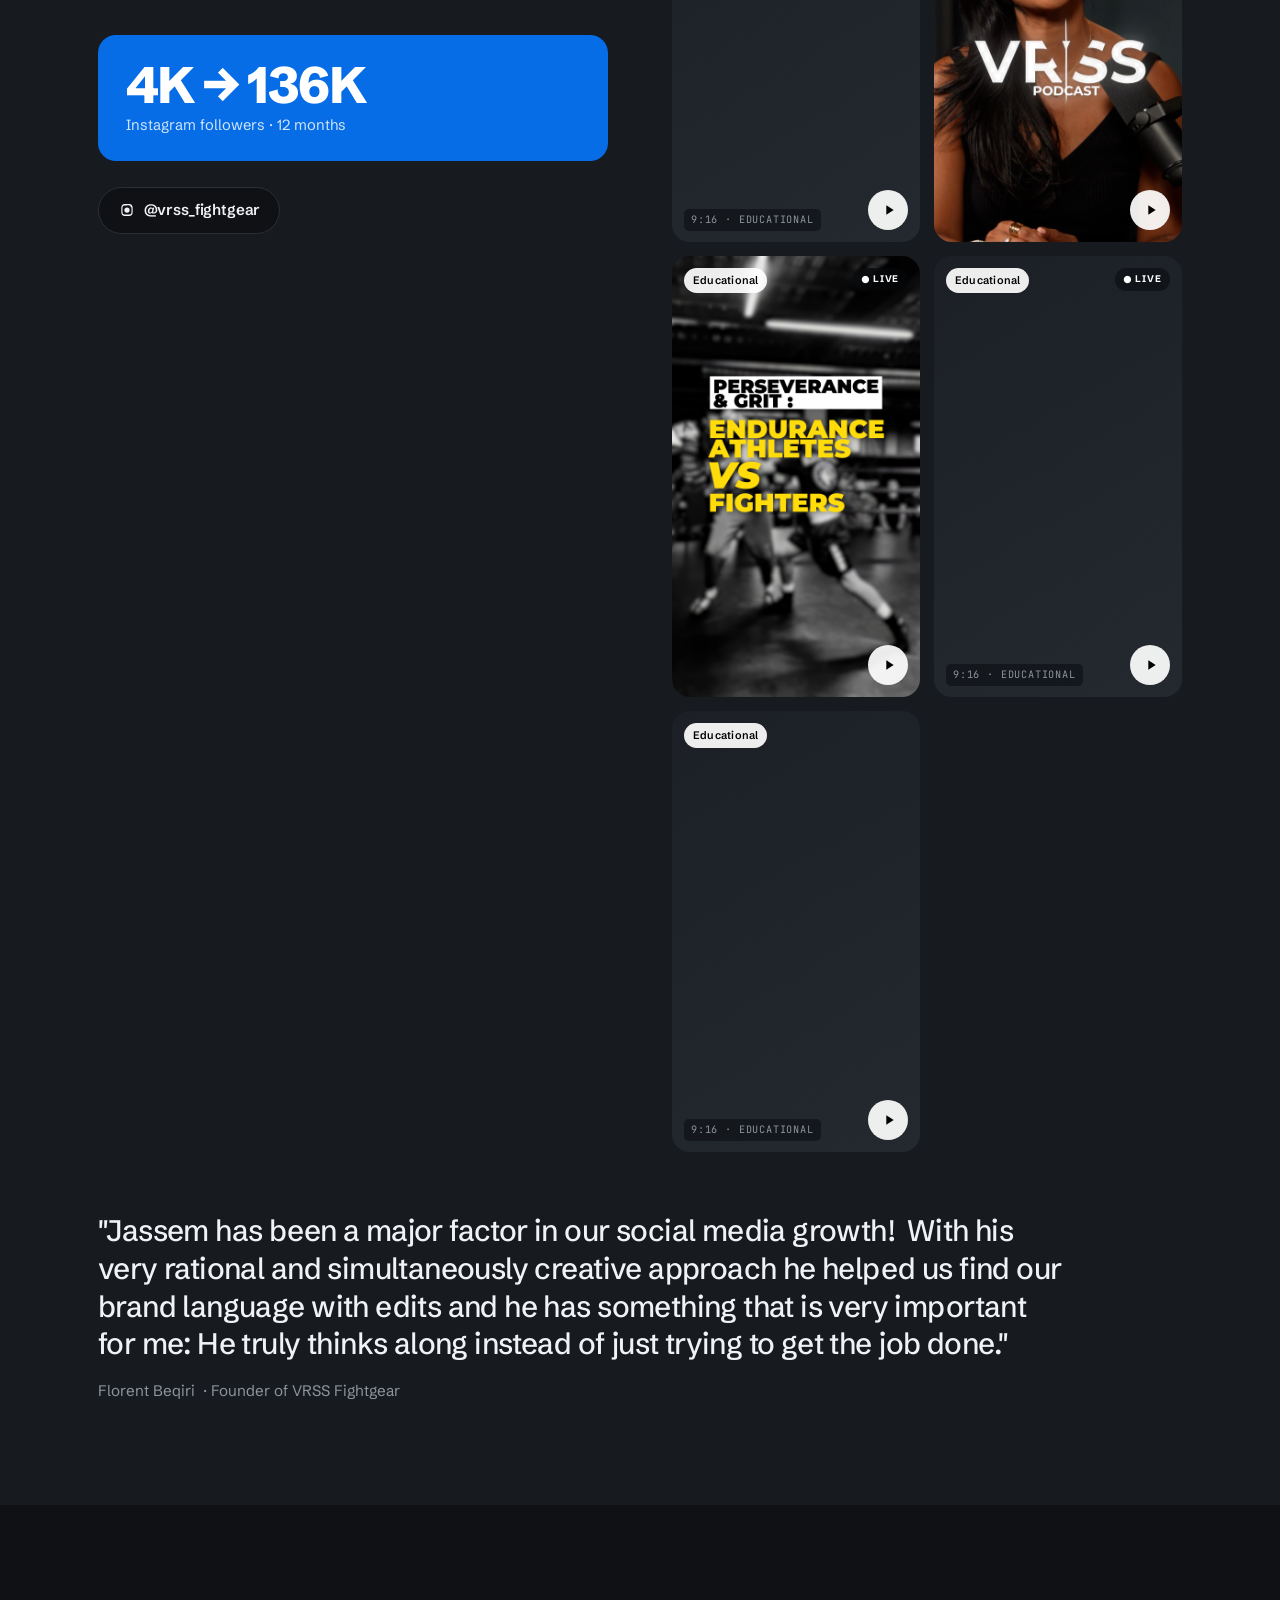
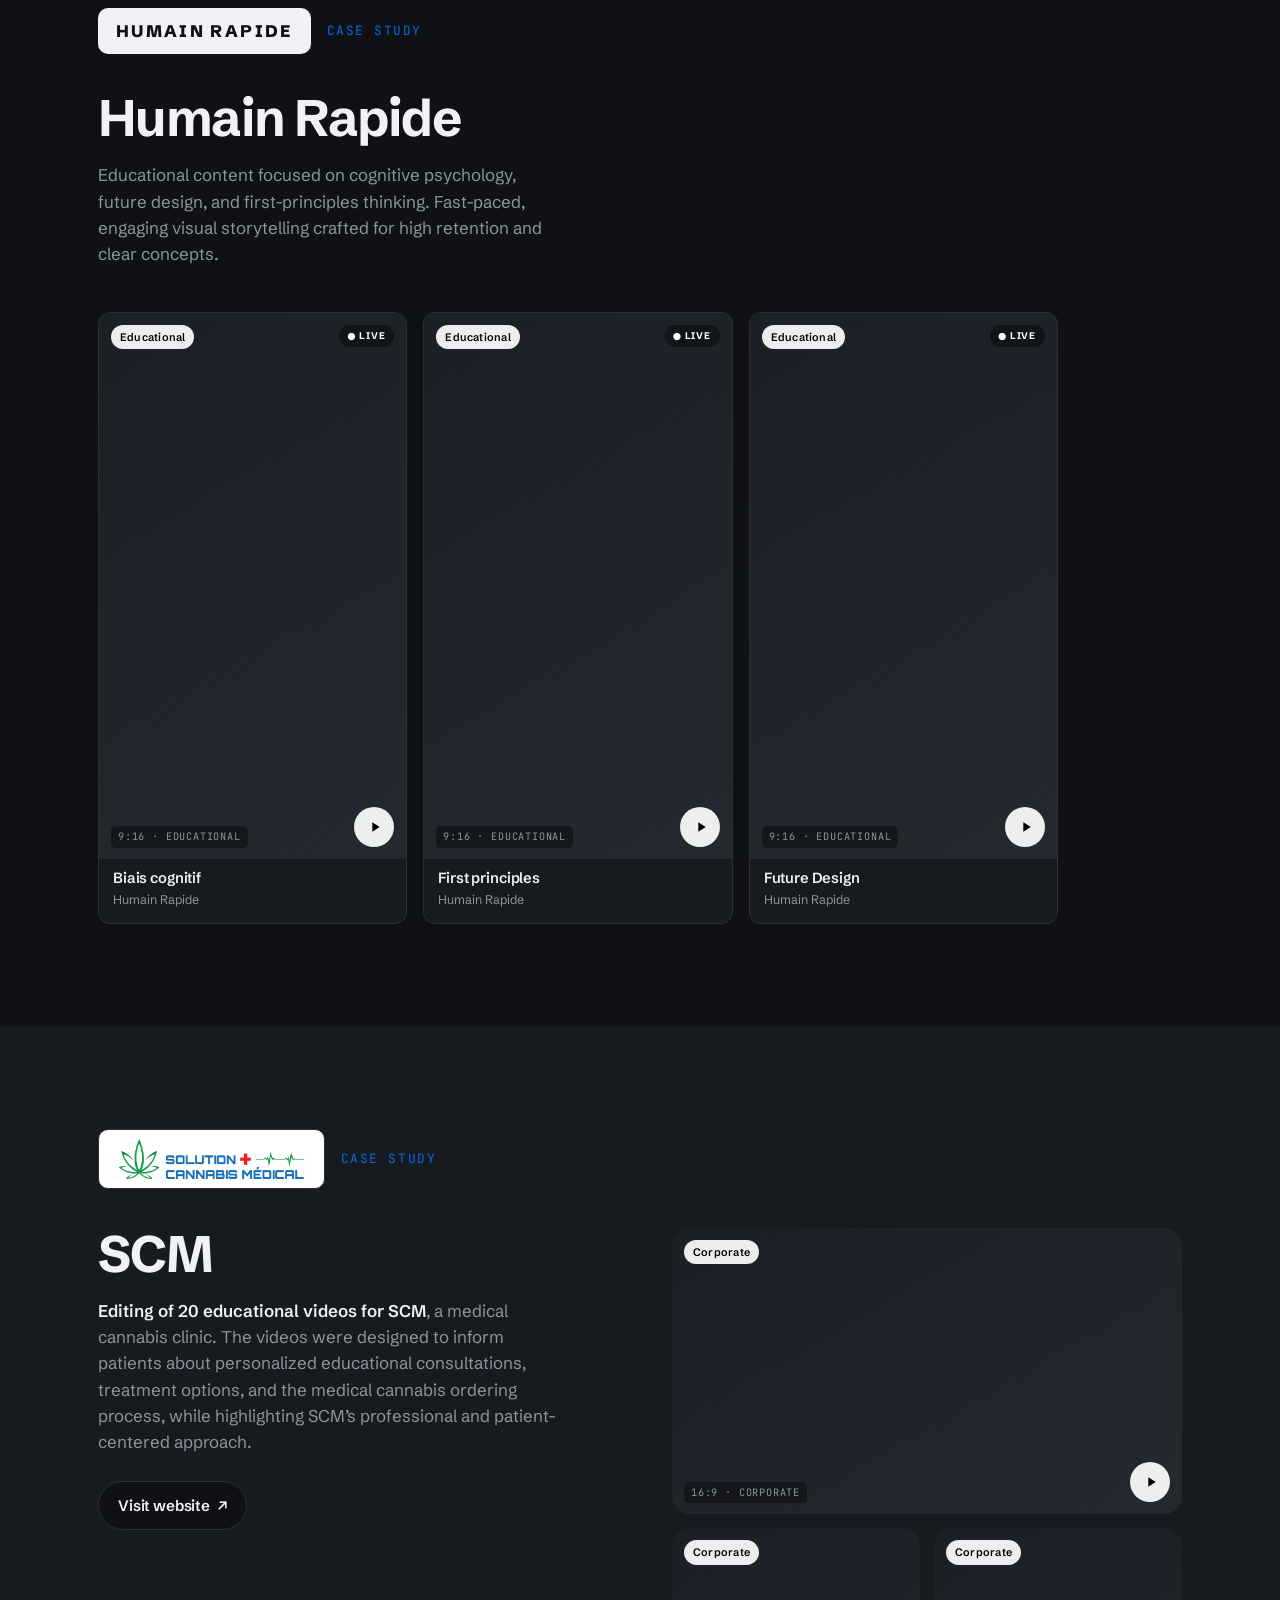
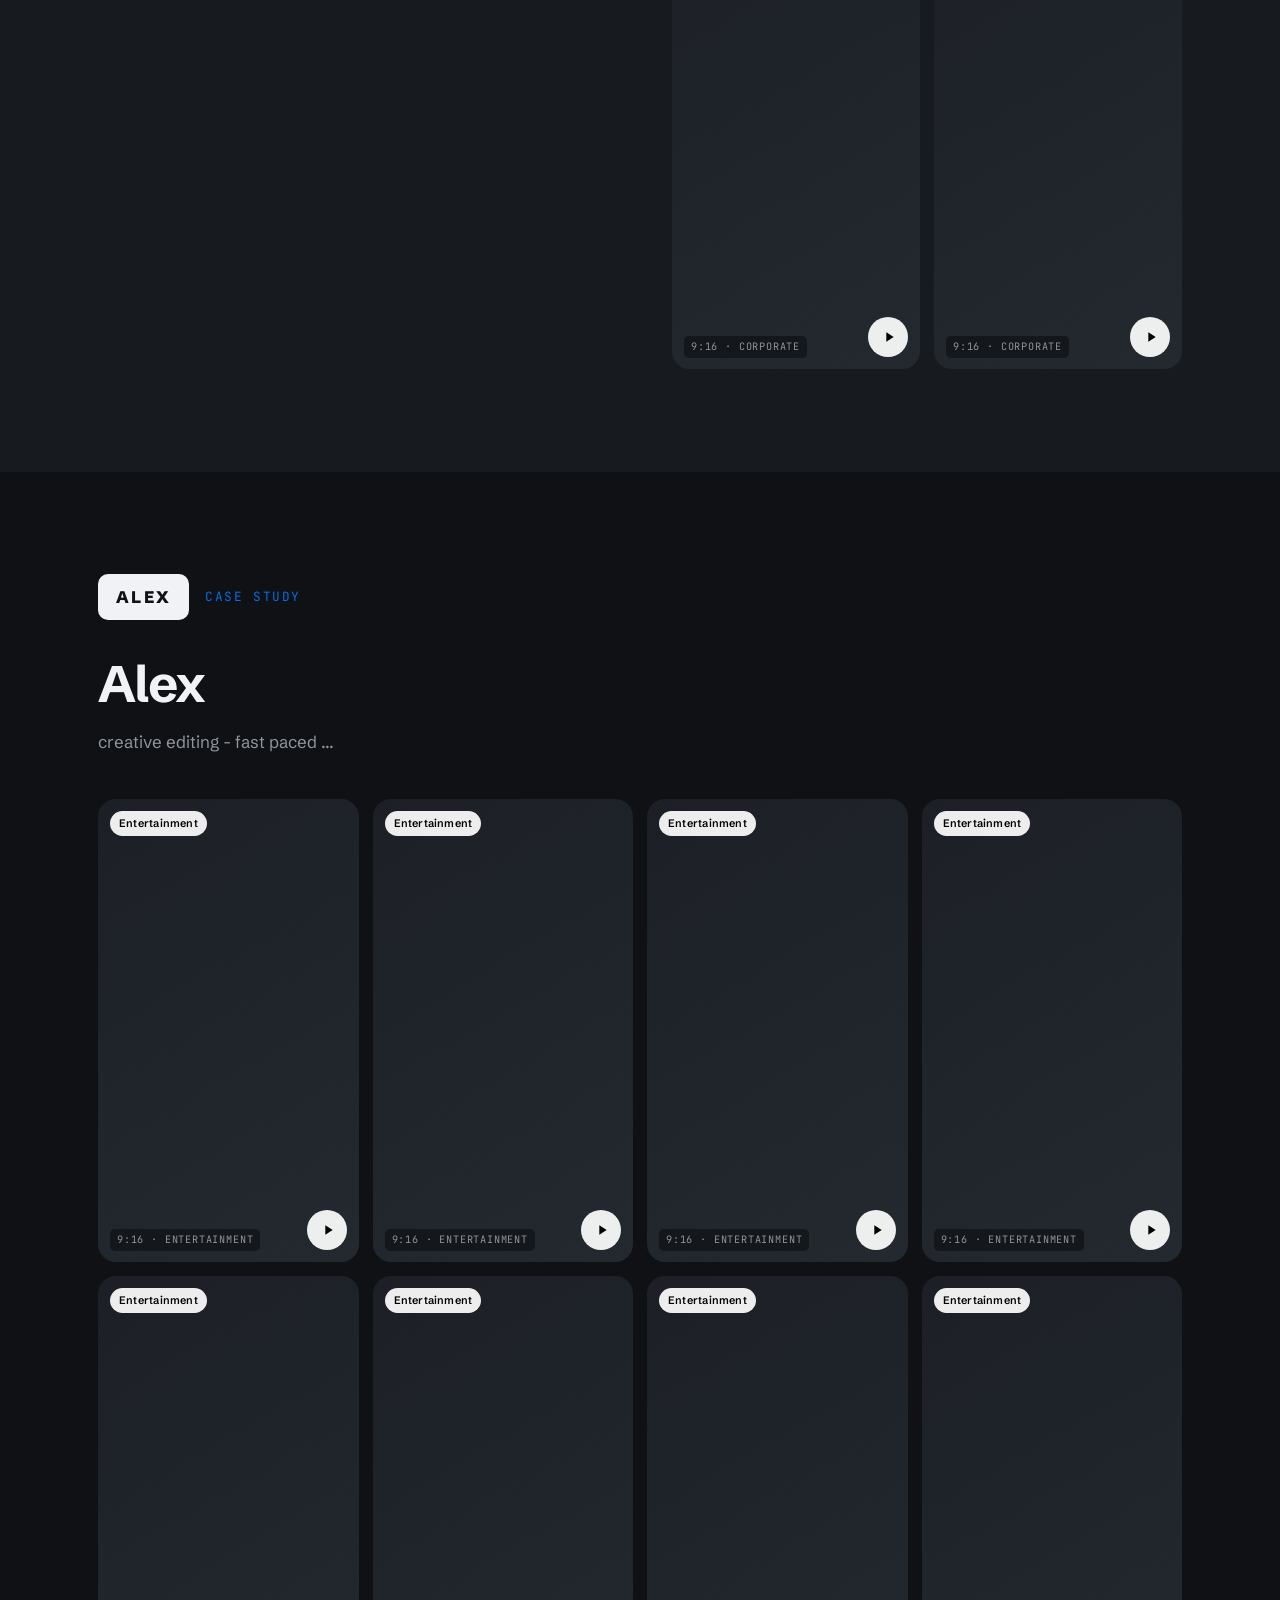
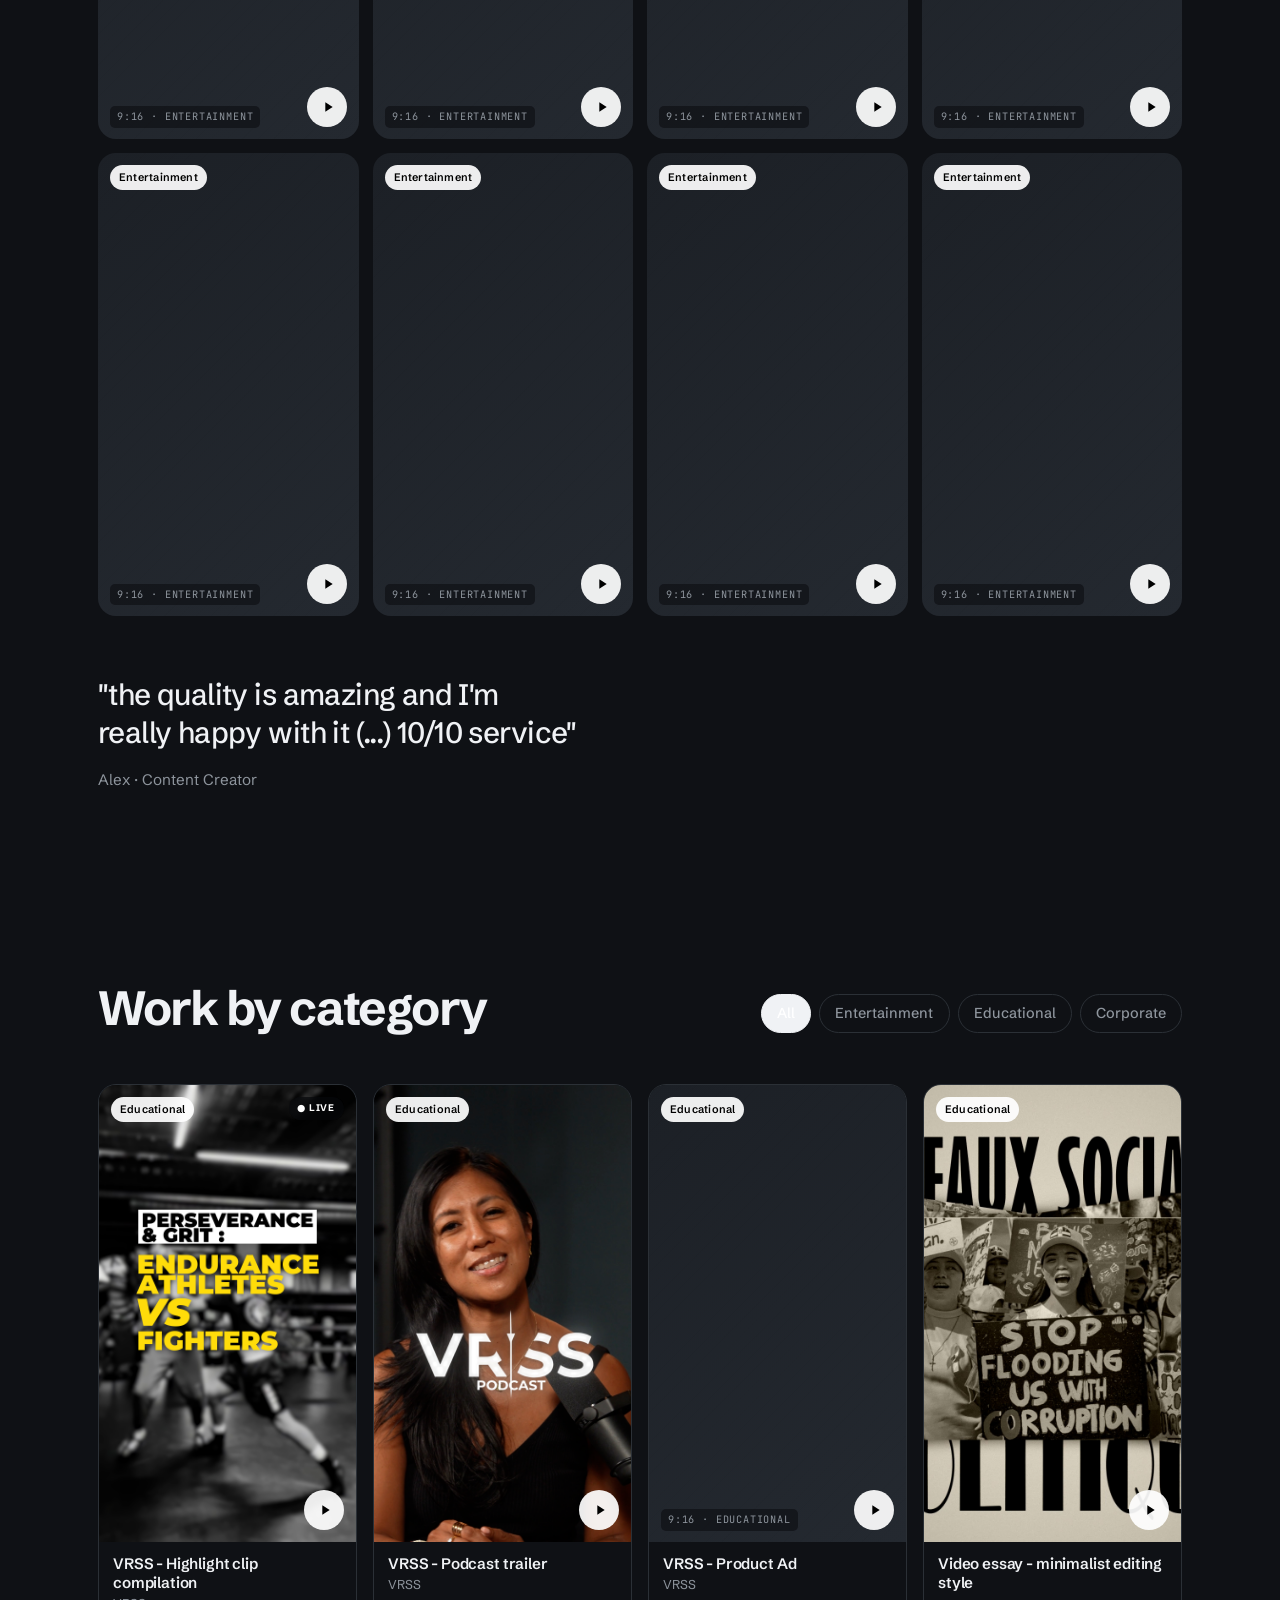
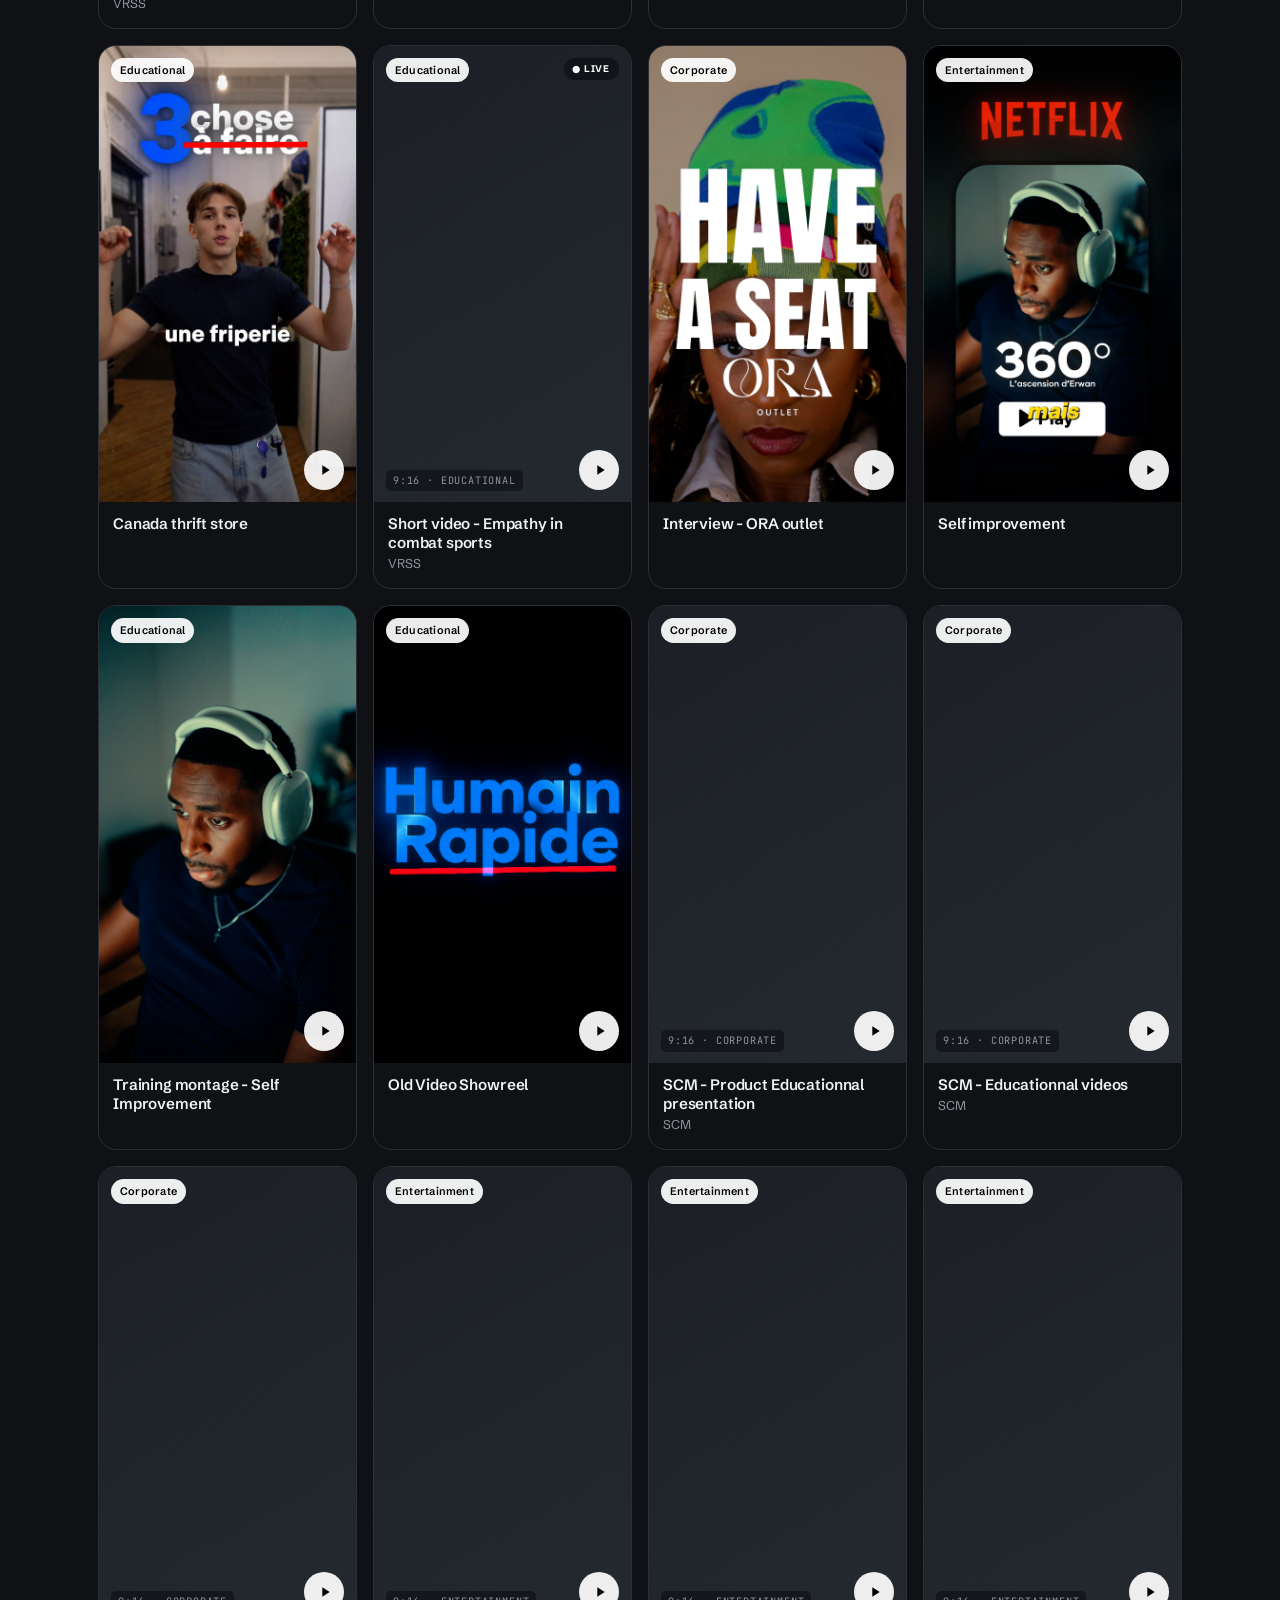
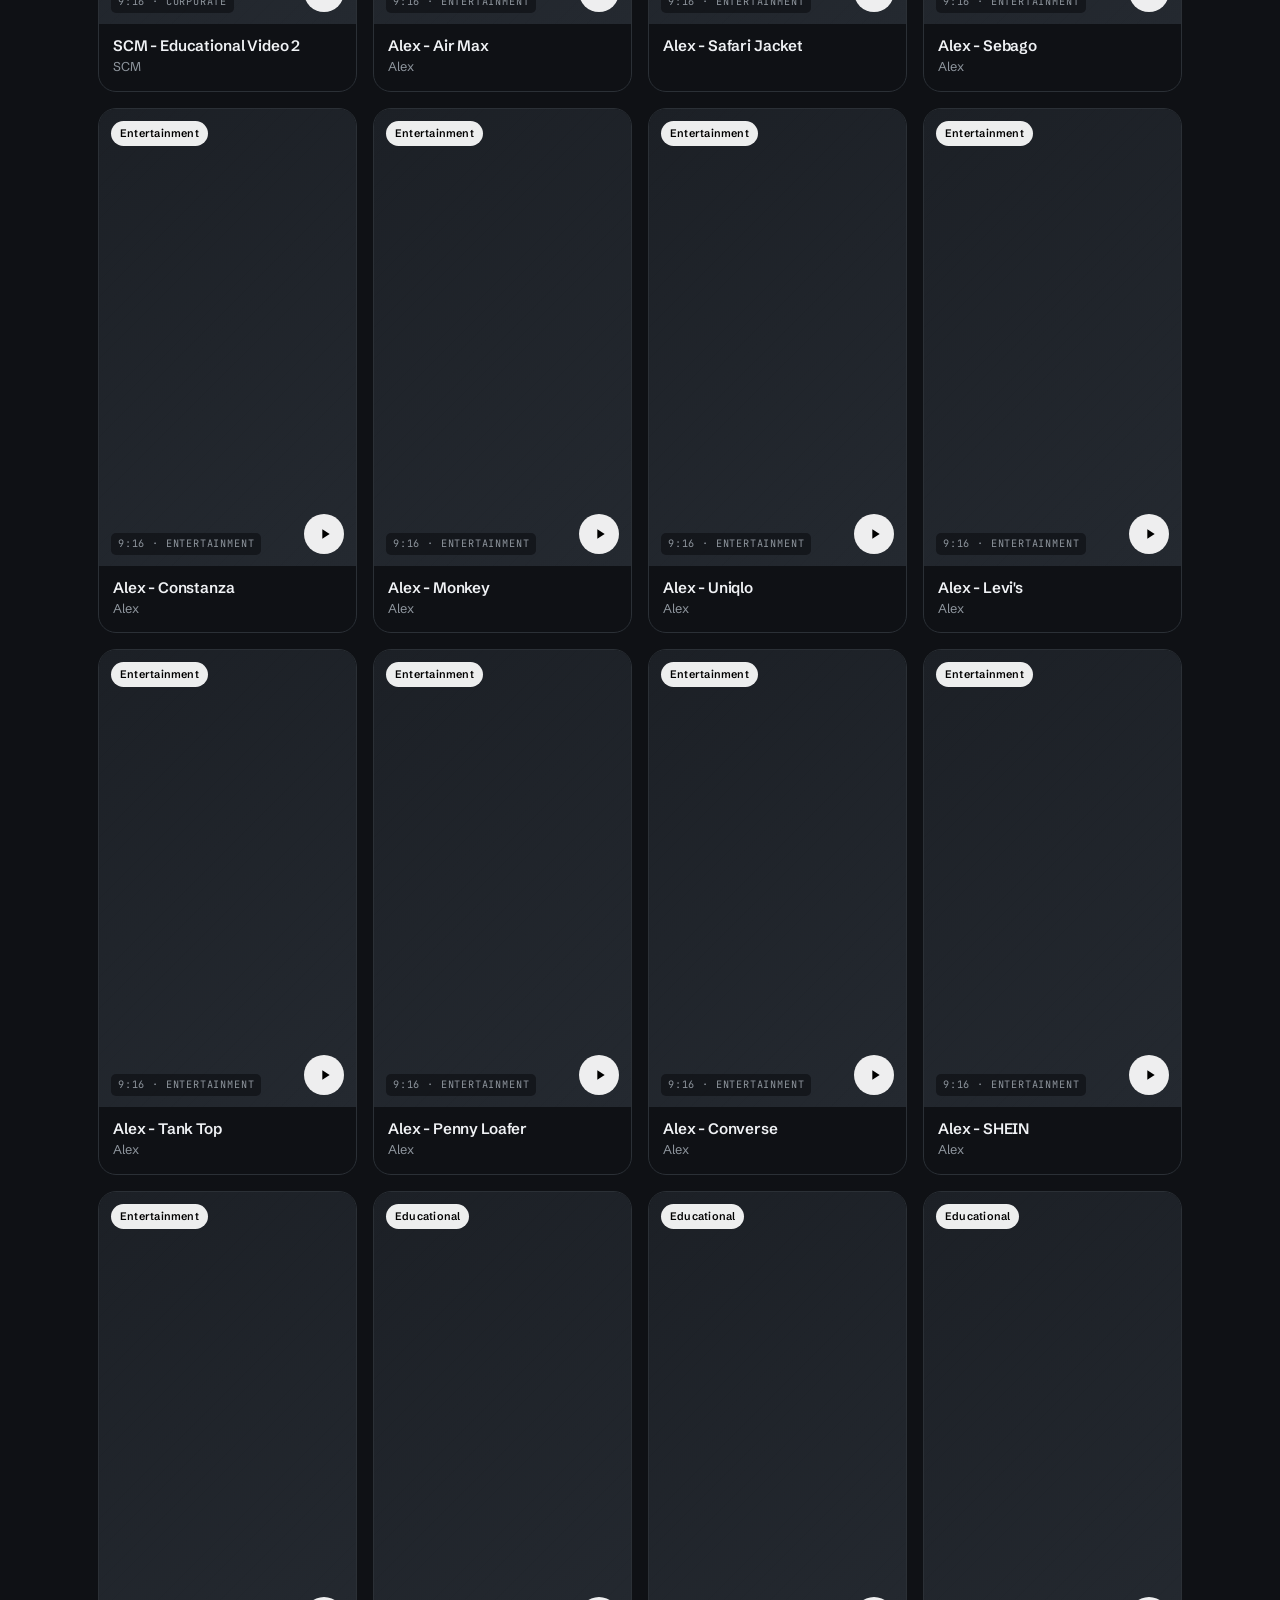
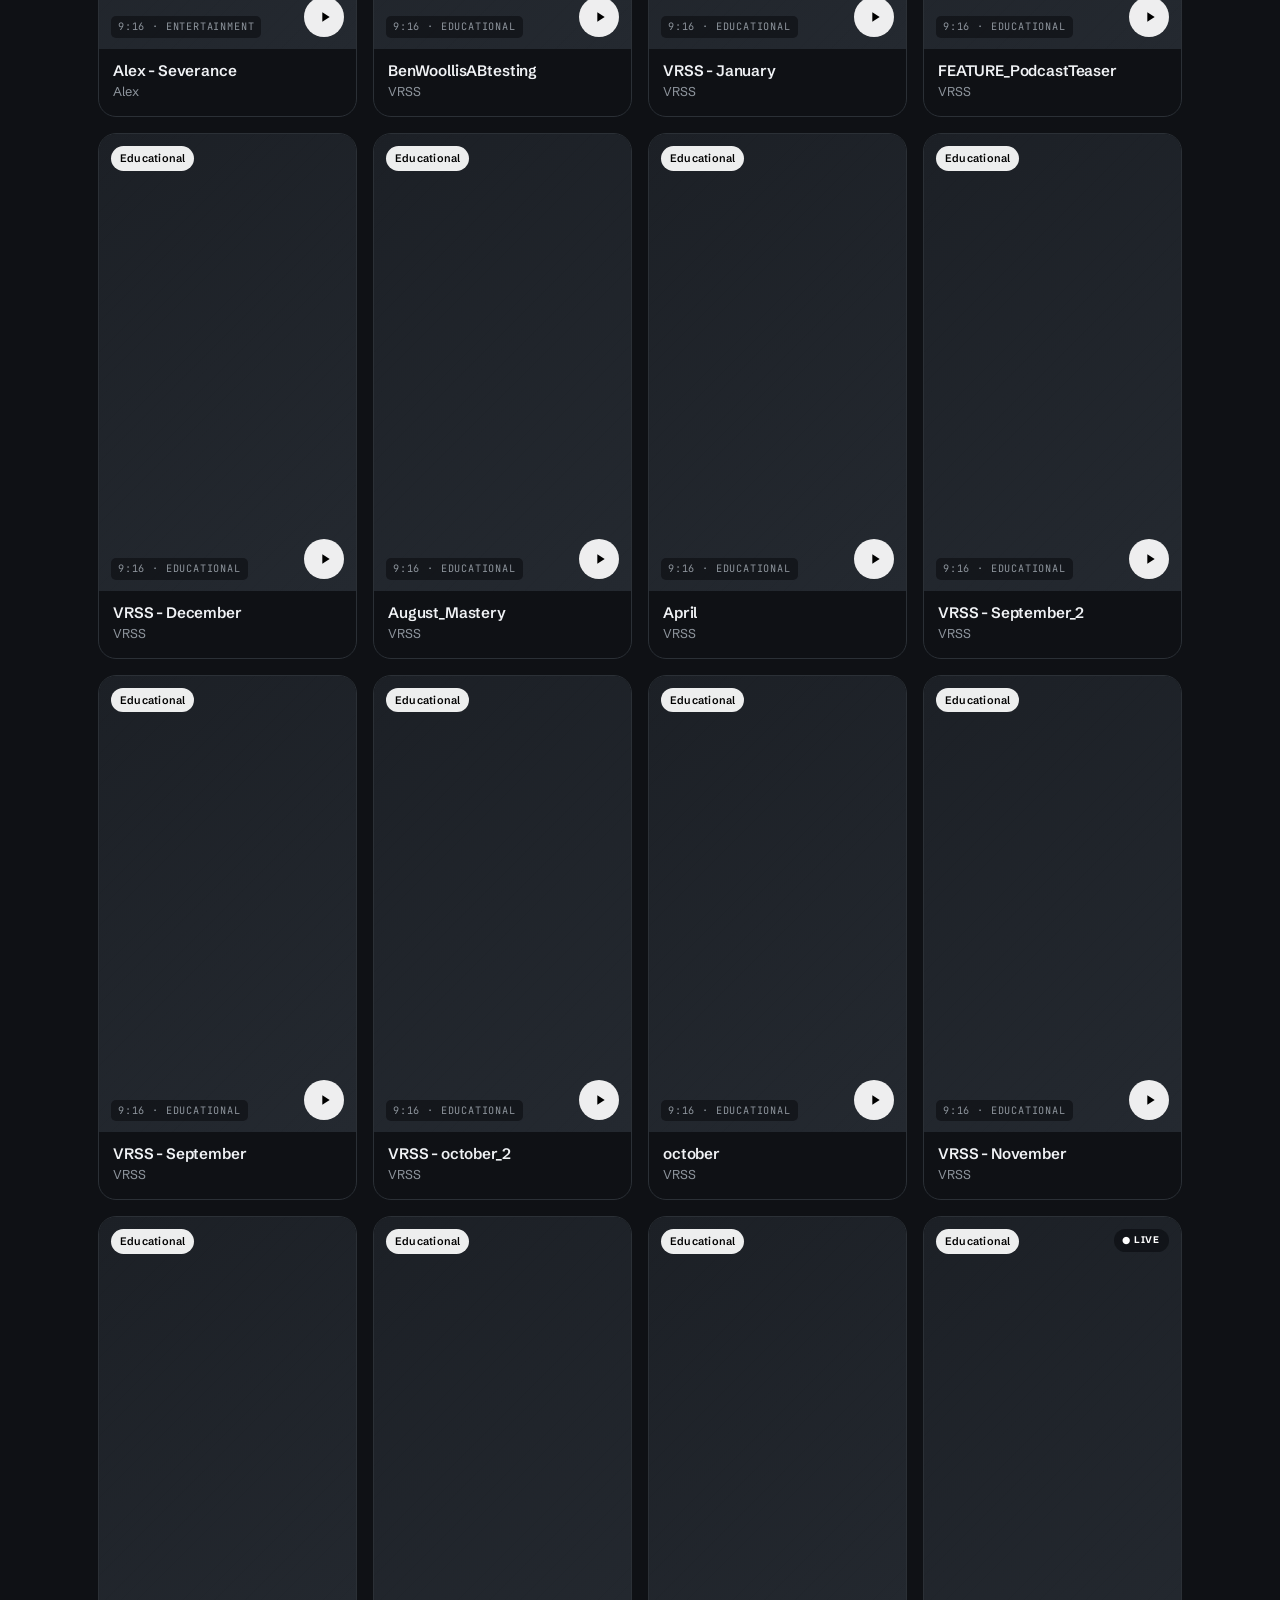
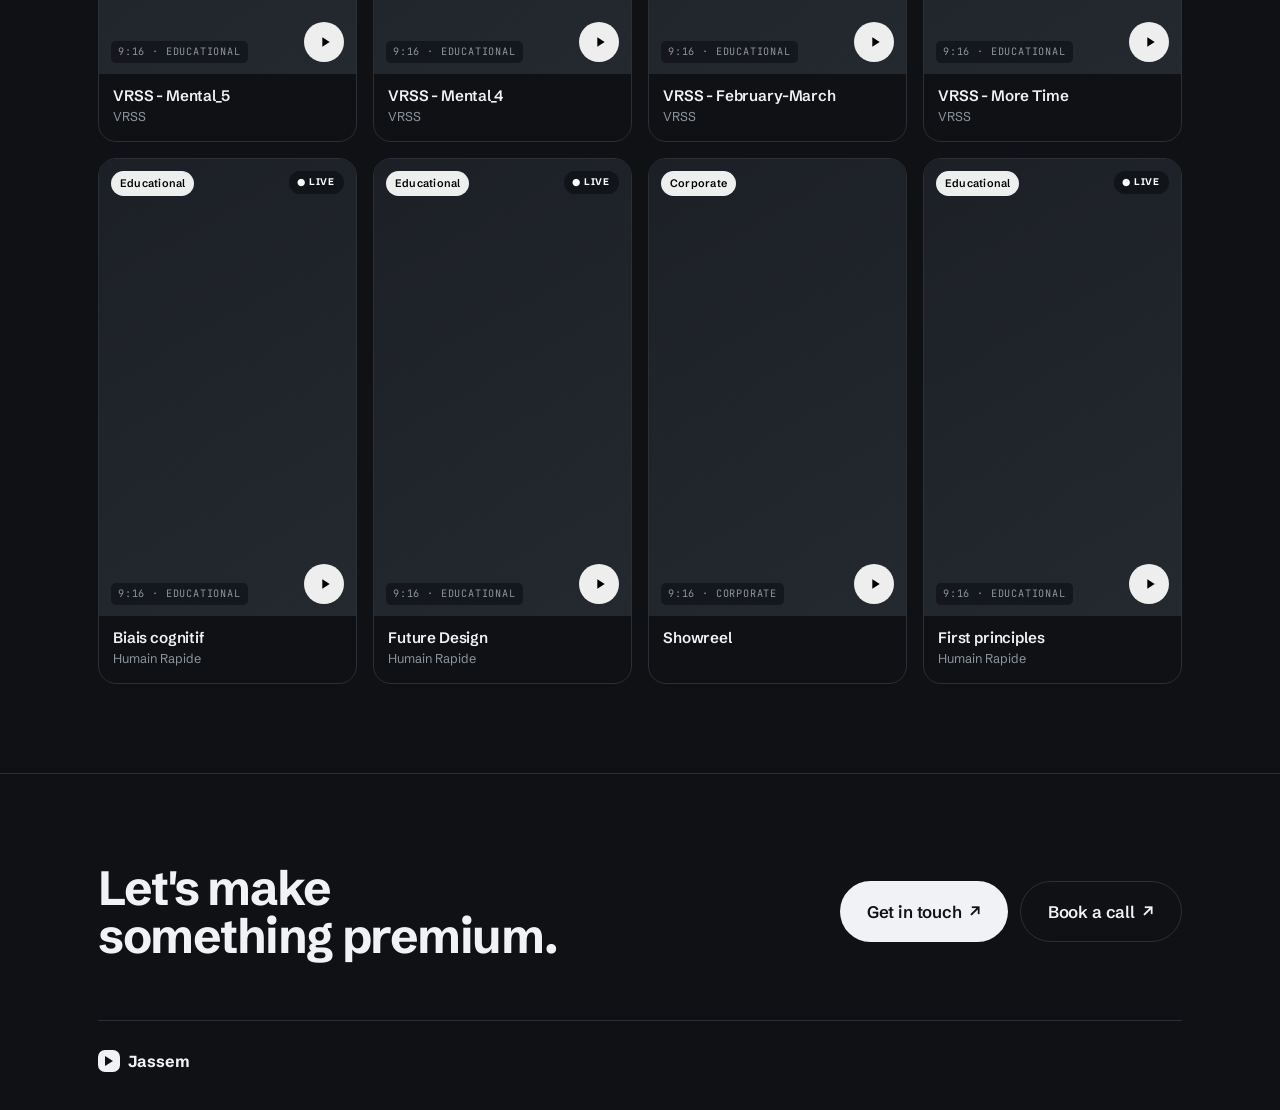
==== commit 70ab29dd: "humain rapide" ====
--- a/index.html
+++ b/index.html
@@ -365,11 +365,11 @@
             class="railnav__tick"></span></a></li>
       <li><a class="railnav__item" href="#case"><span class="railnav__label">VRSS</span><span
             class="railnav__tick"></span></a></li>
+      <li><a class="railnav__item" href="#case-humain"><span class="railnav__label">Humain</span><span
+            class="railnav__tick"></span></a></li>
+      <li><a class="railnav__item" href="#case-scm"><span class="railnav__label">SCM</span><span
+            class="railnav__tick"></span></a></li>
       <li><a class="railnav__item" href="#case-alex"><span class="railnav__label">Alex</span><span
-            class="railnav__tick"></span></a></li>
-      <li><a class="railnav__item" href="#case-scm"><span class="railnav__label">SCM</span><span
-            class="railnav__tick"></span></a></li>
-      <li><a class="railnav__item" href="#case-humain"><span class="railnav__label">Humain</span><span
             class="railnav__tick"></span></a></li>
       <li><a class="railnav__item" href="#gallery"><span class="railnav__label">Gallery</span><span
             class="railnav__tick"></span></a></li>
--- a/styles.css
+++ b/styles.css
@@ -396,7 +396,32 @@
 .case__grid--stack { grid-template-columns: 1fr; gap: clamp(26px, 4vw, 44px); }
 .case__videos--gallery { grid-template-columns: repeat(4, 1fr); }
 /* Humain Rapide — 3 vertical educational clips */
-.case__videos--humain { grid-template-columns: repeat(3, 1fr); max-width: 960px; }
+.case__videos--humain {
+  display: grid;
+  grid-template-columns: repeat(3, 1fr);
+  gap: 16px;
+  max-width: 960px;
+}
+.case__videos--humain .vcard {
+  border: 1px solid var(--line);
+  background: var(--surface);
+  border-radius: var(--r-md);
+  overflow: hidden;
+}
+.case__videos--humain .vcard__meta {
+  display: block;
+  padding: 10px 14px 14px;
+}
+.case__videos--humain .vcard__title {
+  font-size: 0.92rem;
+  font-weight: 600;
+  line-height: 1.3;
+}
+.case__videos--humain .vcard__client {
+  font-size: 0.78rem;
+  color: var(--muted);
+  margin-top: 2px;
+}
 .case__quote { margin-top: clamp(34px, 5vw, 60px); max-width: 760px; }
 .case__quote--wide { max-width: none; }
 .case__quote--wide blockquote { text-wrap: pretty; }
@@ -641,11 +666,23 @@
   .bento__bottom { grid-template-columns: repeat(2, 1fr); }
   .case__videos { grid-template-columns: repeat(2, 1fr); }
   .case__videos--gallery { grid-template-columns: repeat(2, 1fr); }
-  .case__videos--humain { grid-template-columns: repeat(2, 1fr); }
+  .case__videos--humain {
+    display: flex;
+    overflow-x: auto;
+    scroll-snap-type: x mandatory;
+    gap: 14px;
+    padding: 6px var(--gut) 16px;
+    margin: 0 calc(-1 * var(--gut));
+    -webkit-overflow-scrolling: touch;
+    scrollbar-width: none;
+  }
+  .case__videos--humain::-webkit-scrollbar { display: none; }
+  .case__videos--humain .vcard {
+    flex: 0 0 clamp(180px, 54vw, 220px);
+    width: clamp(180px, 54vw, 220px);
+    scroll-snap-align: start;
+  }
   .filters { width: 100%; overflow-x: auto; -webkit-overflow-scrolling: touch; flex-wrap: nowrap; padding-bottom: 4px; }
-}
-@media (max-width: 480px) {
-  .case__videos--humain { grid-template-columns: 1fr; max-width: 320px; margin: 0 auto; }
 }
 @media (max-width: 420px) {
   .grid, .bento__bottom { grid-template-columns: 1fr 1fr; }
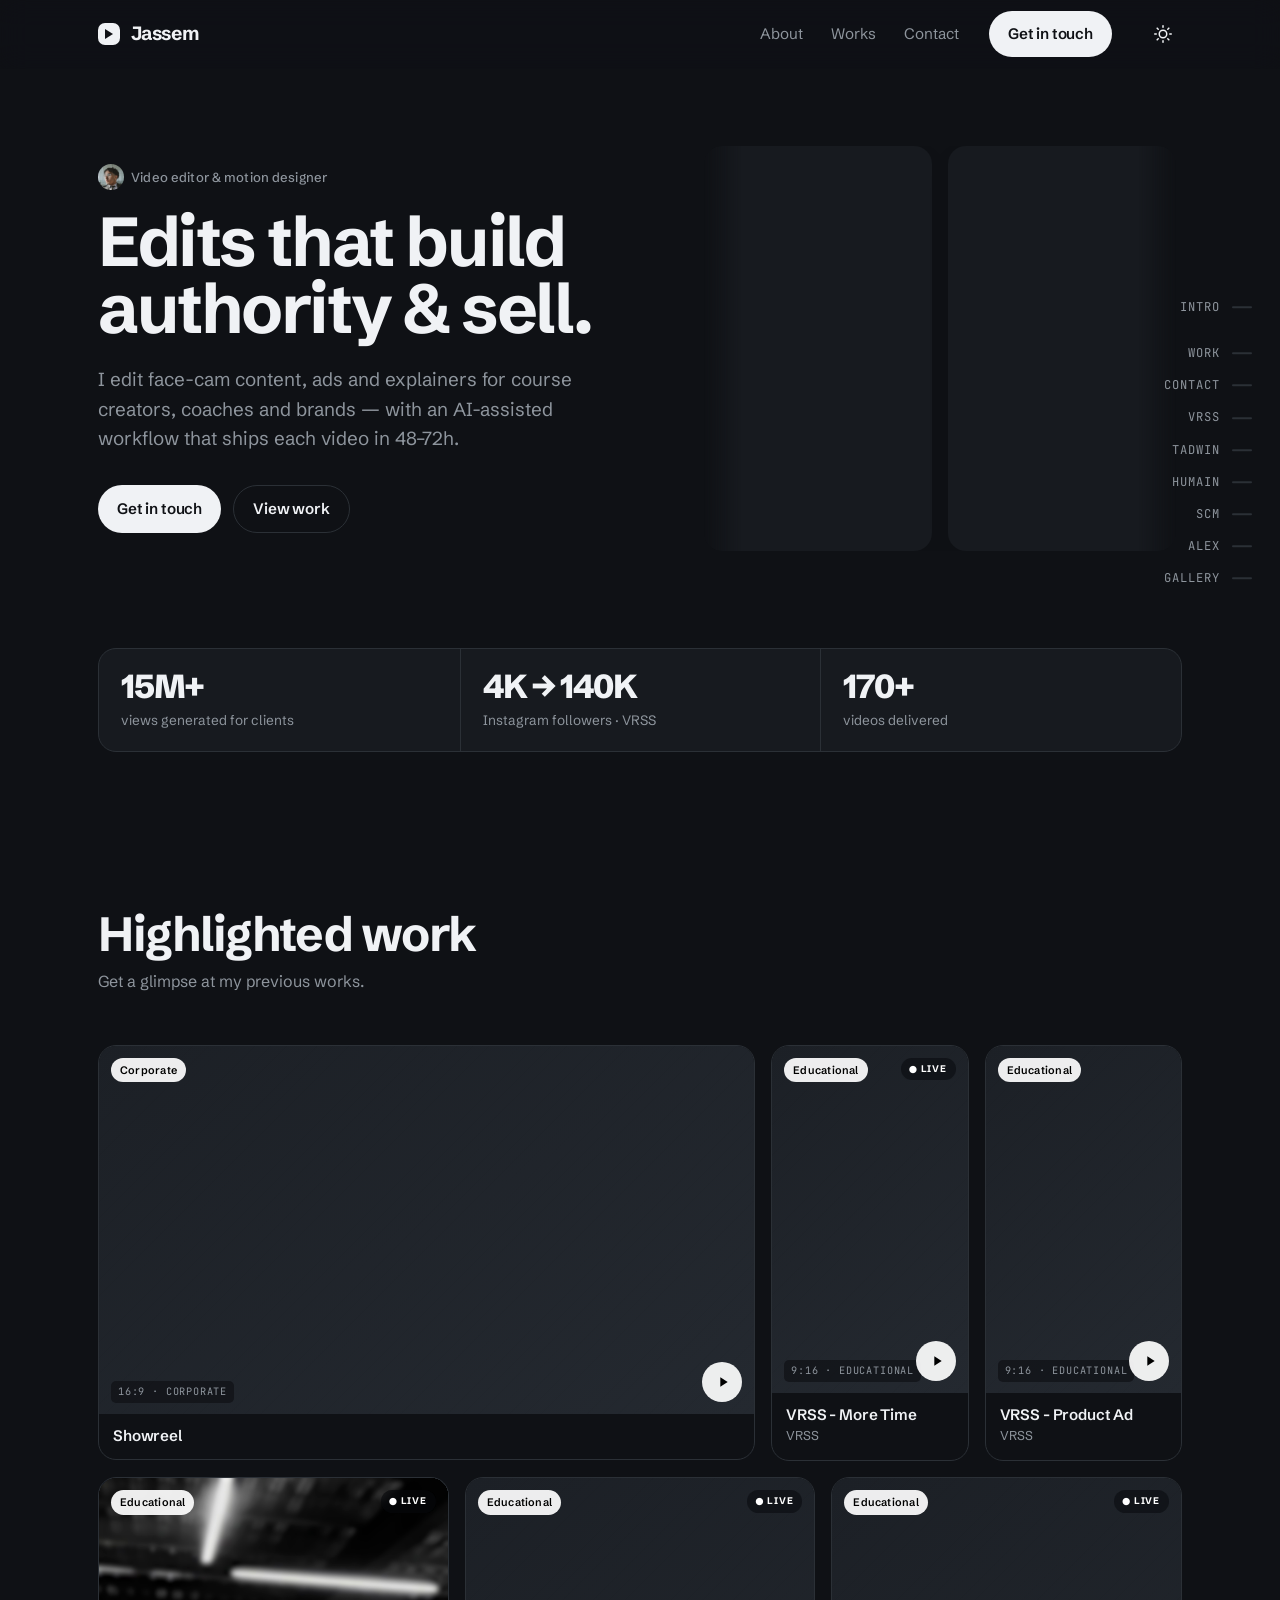
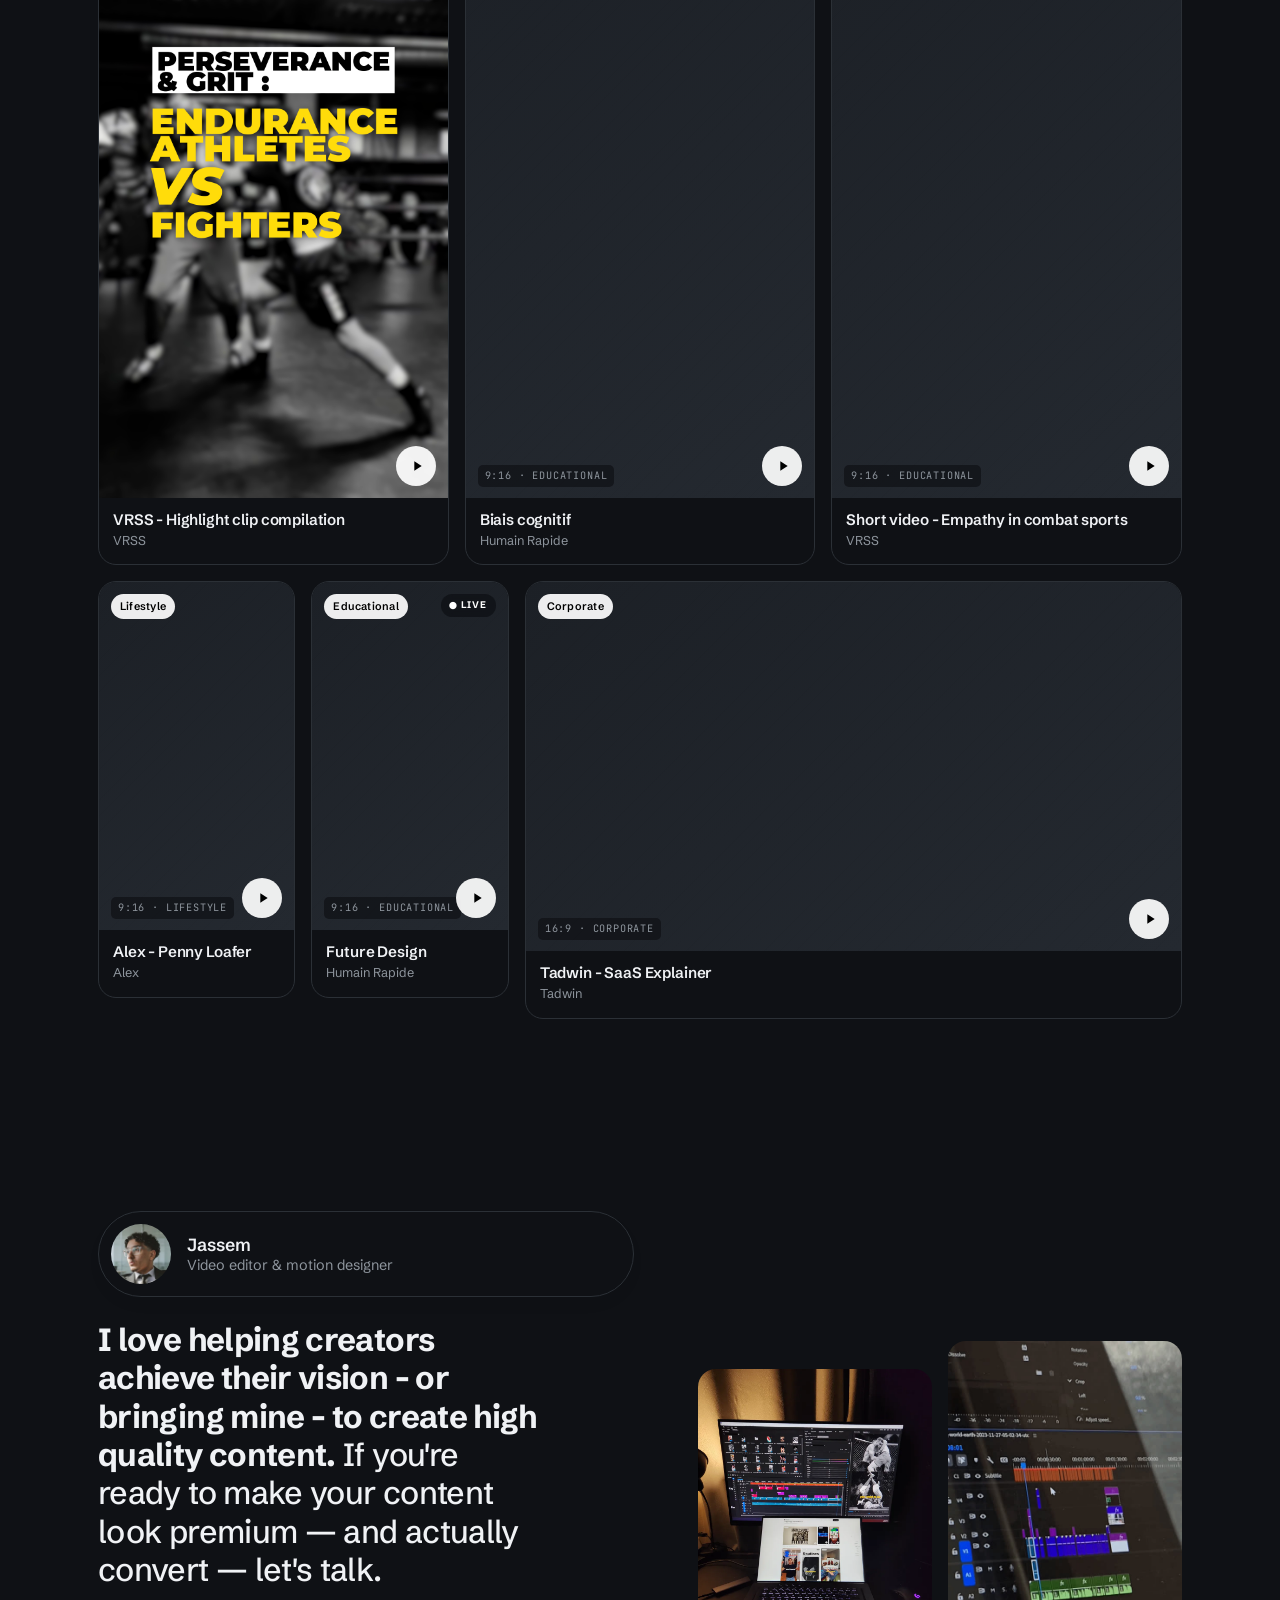
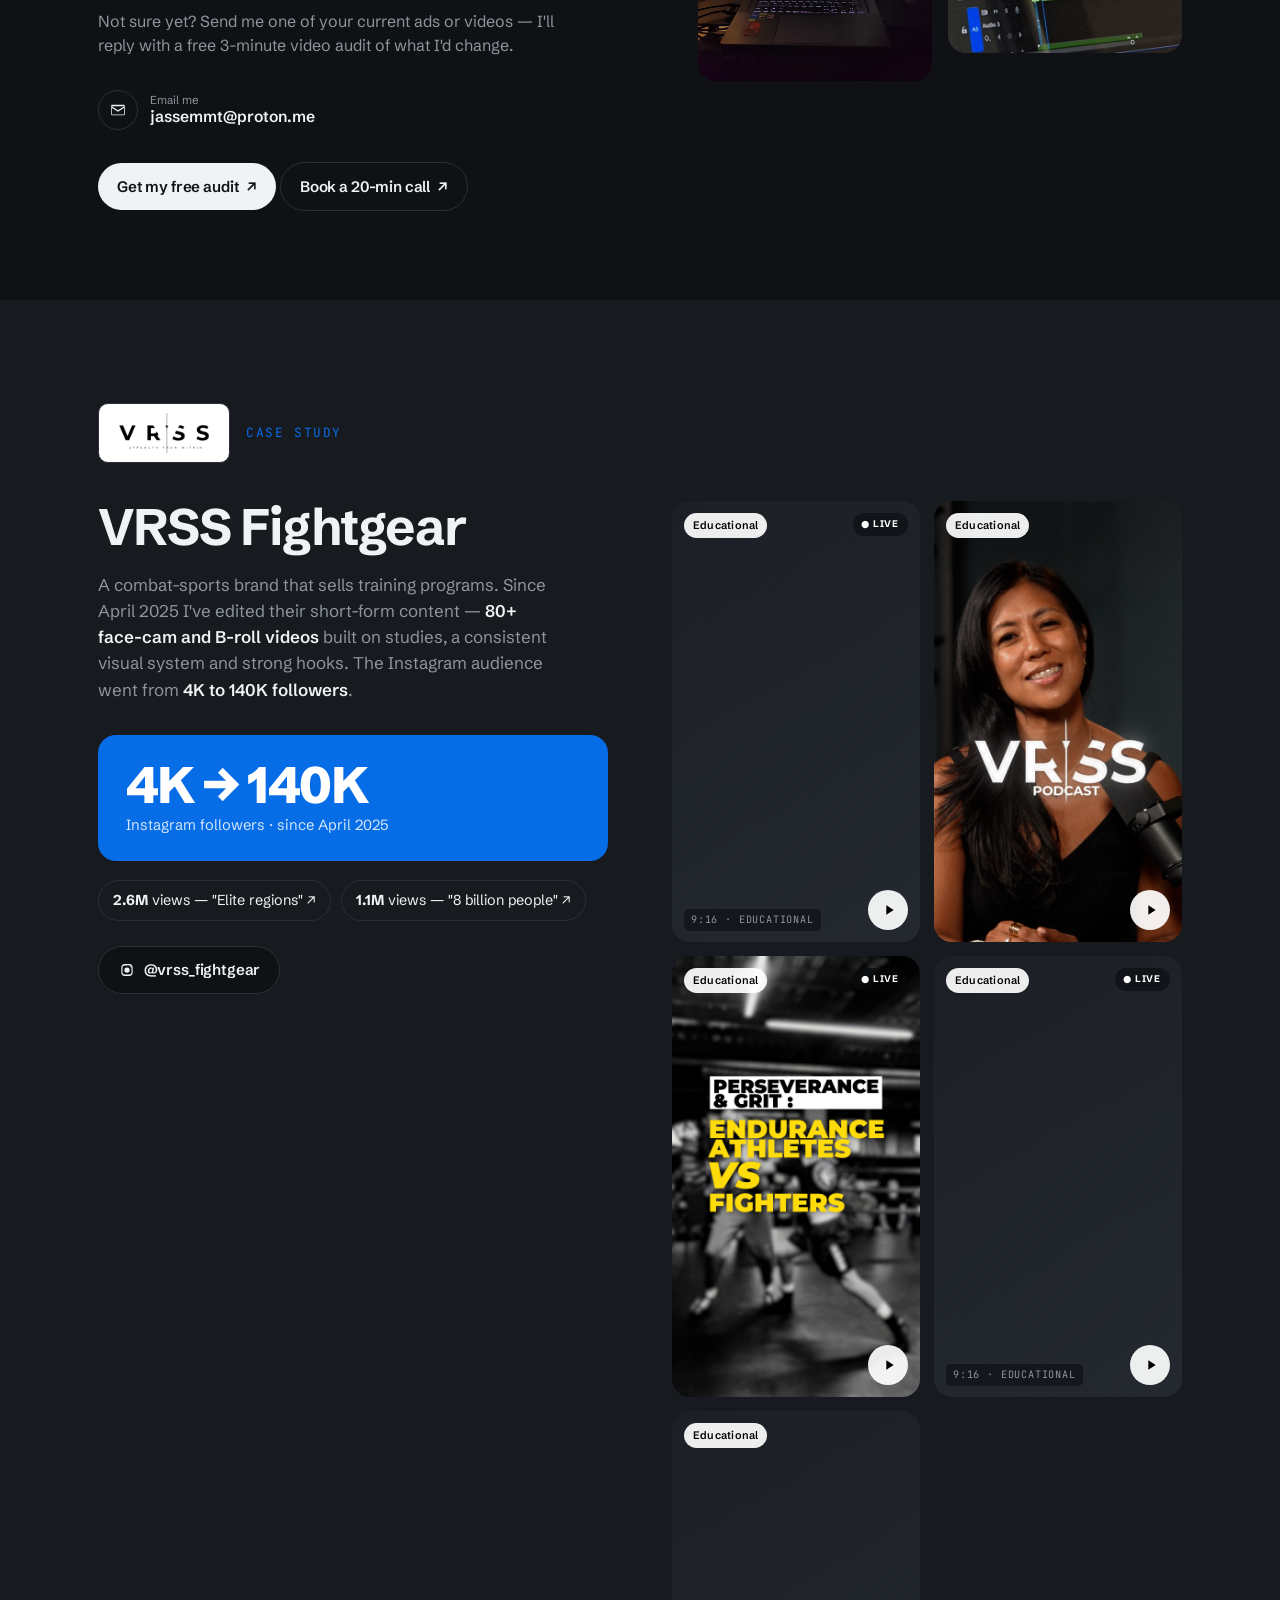
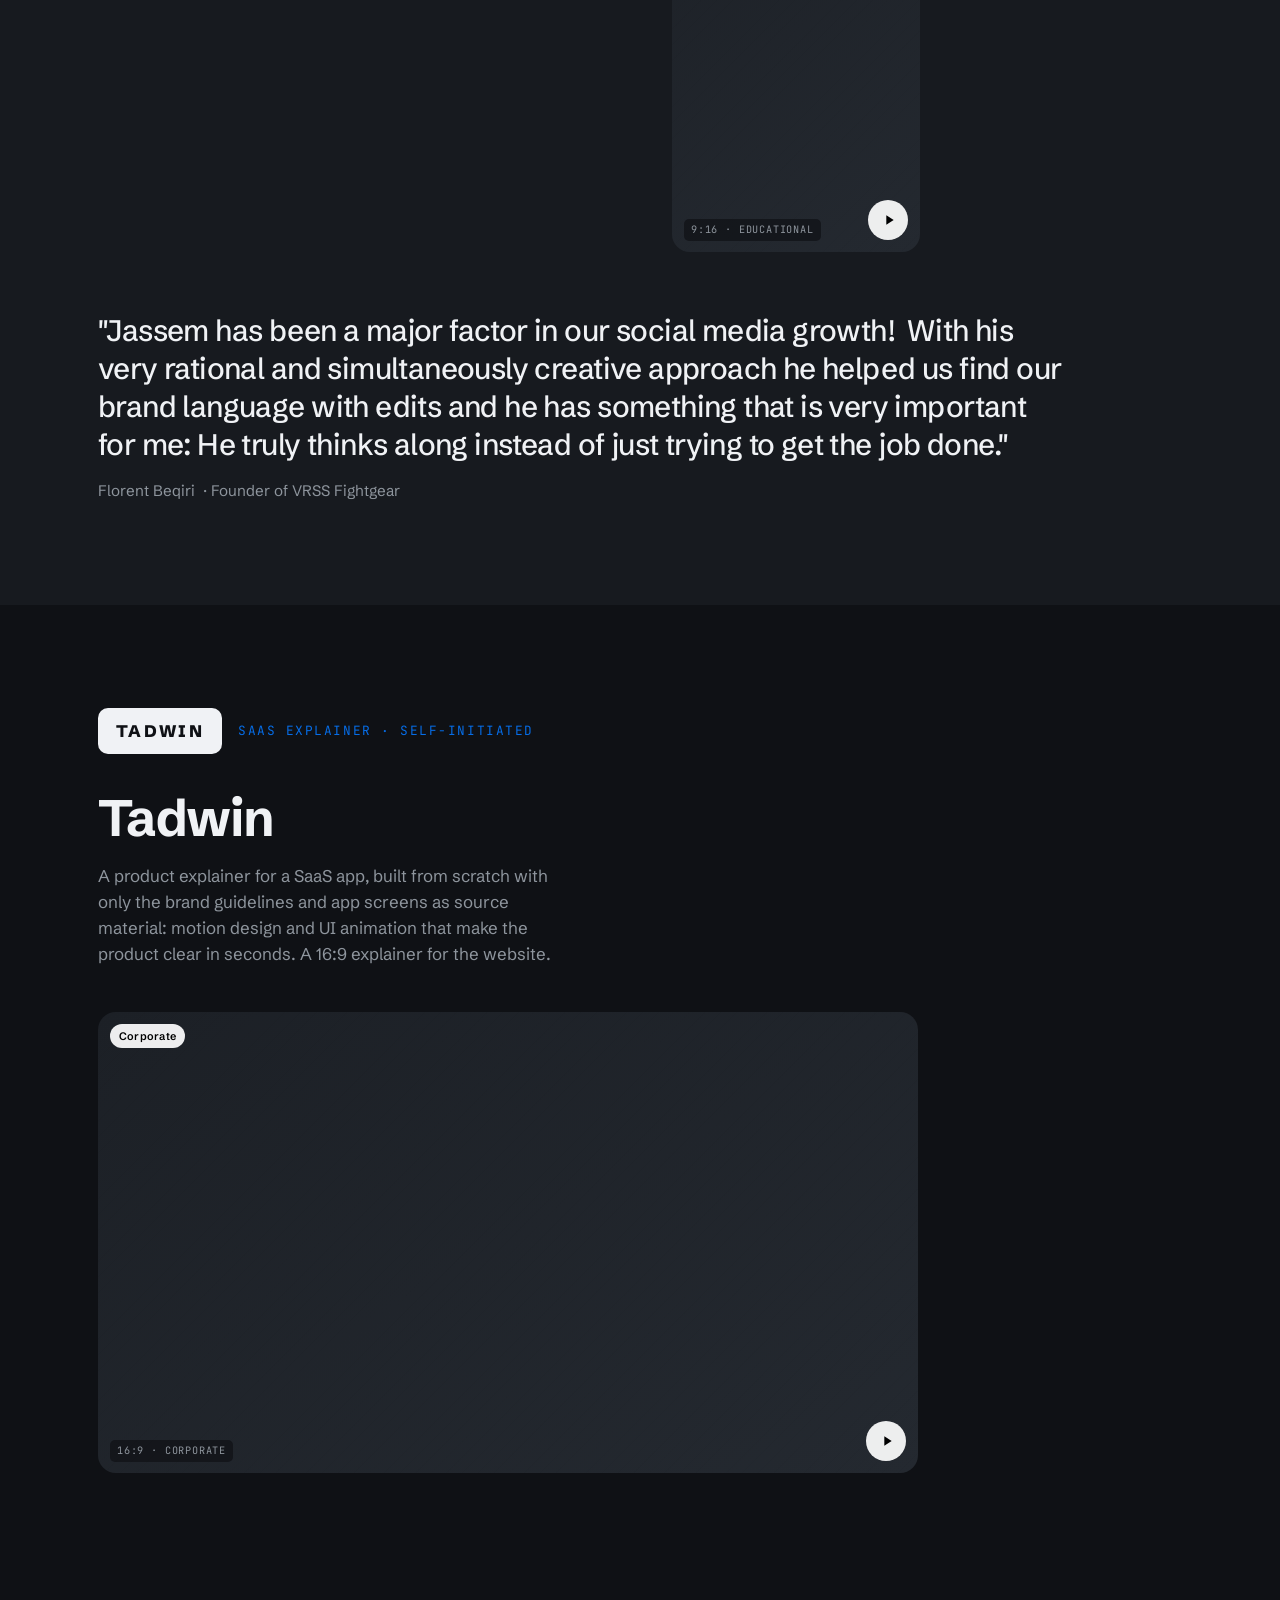
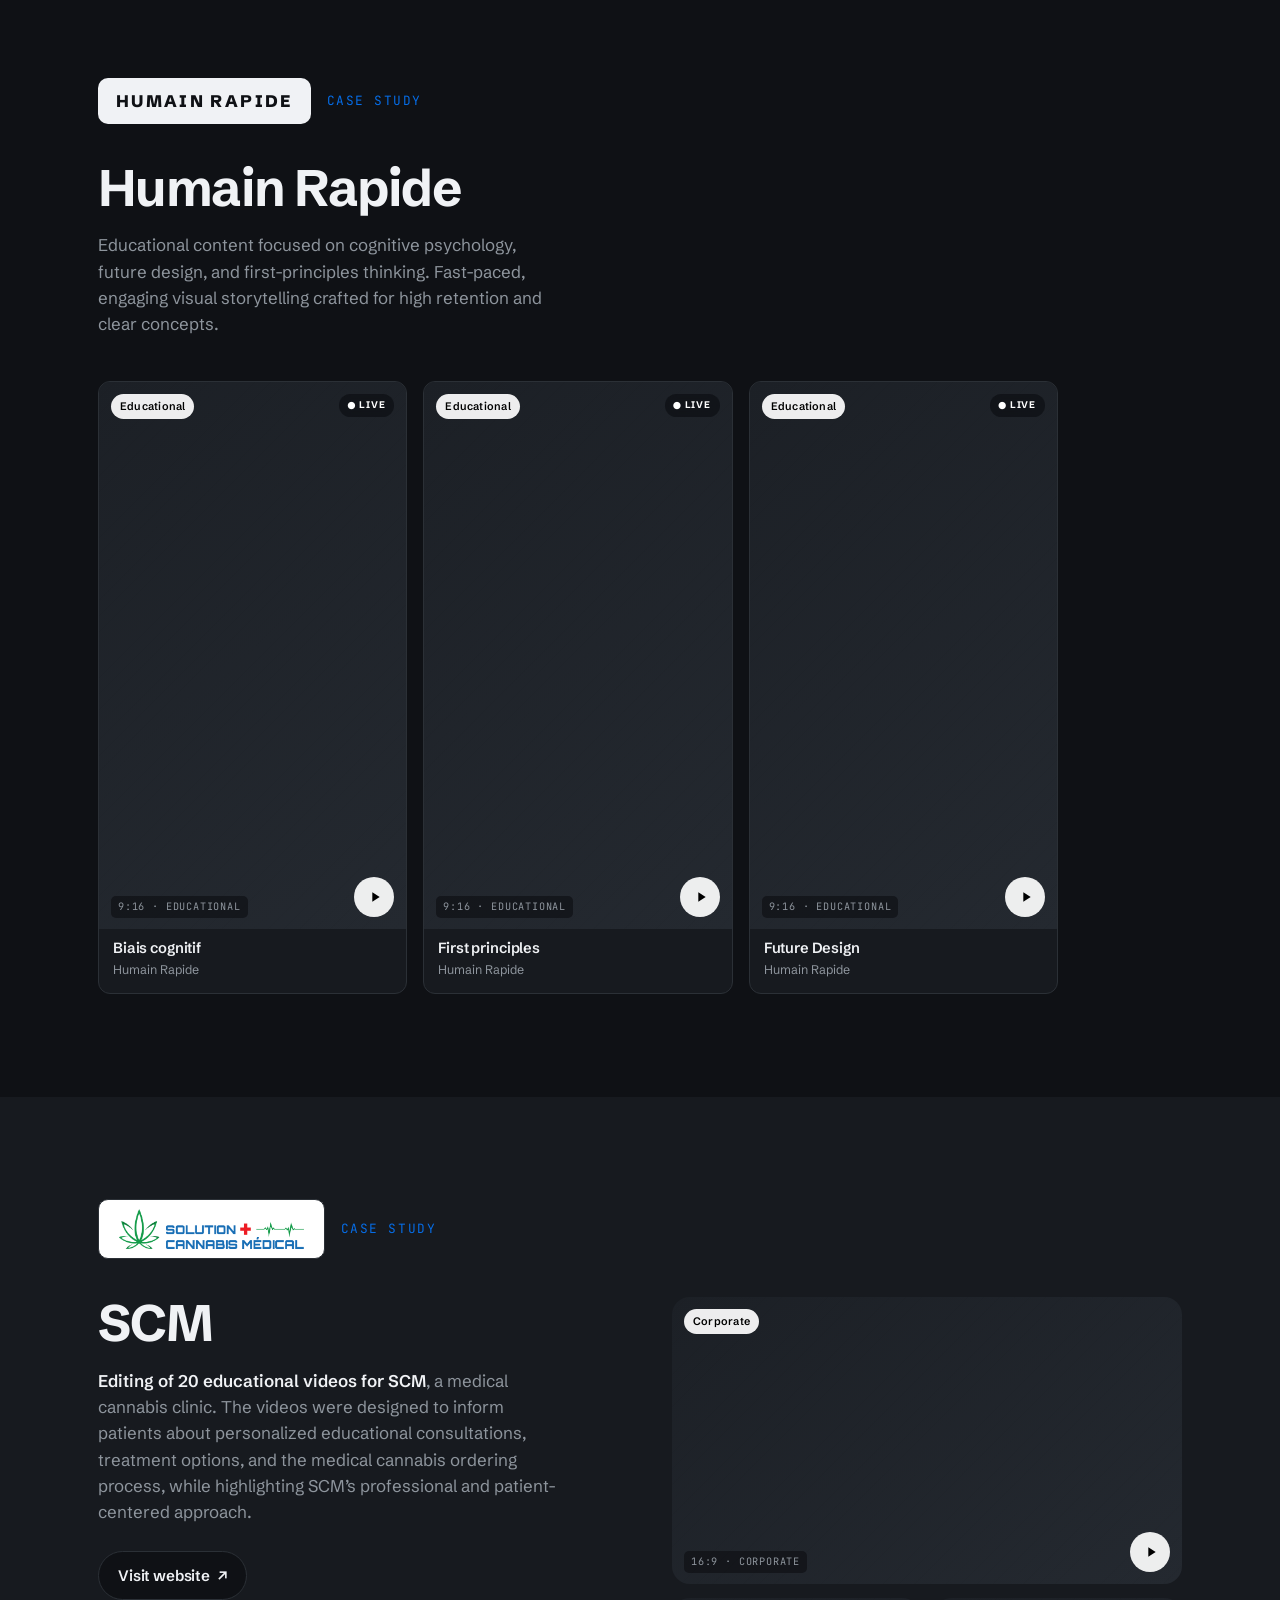
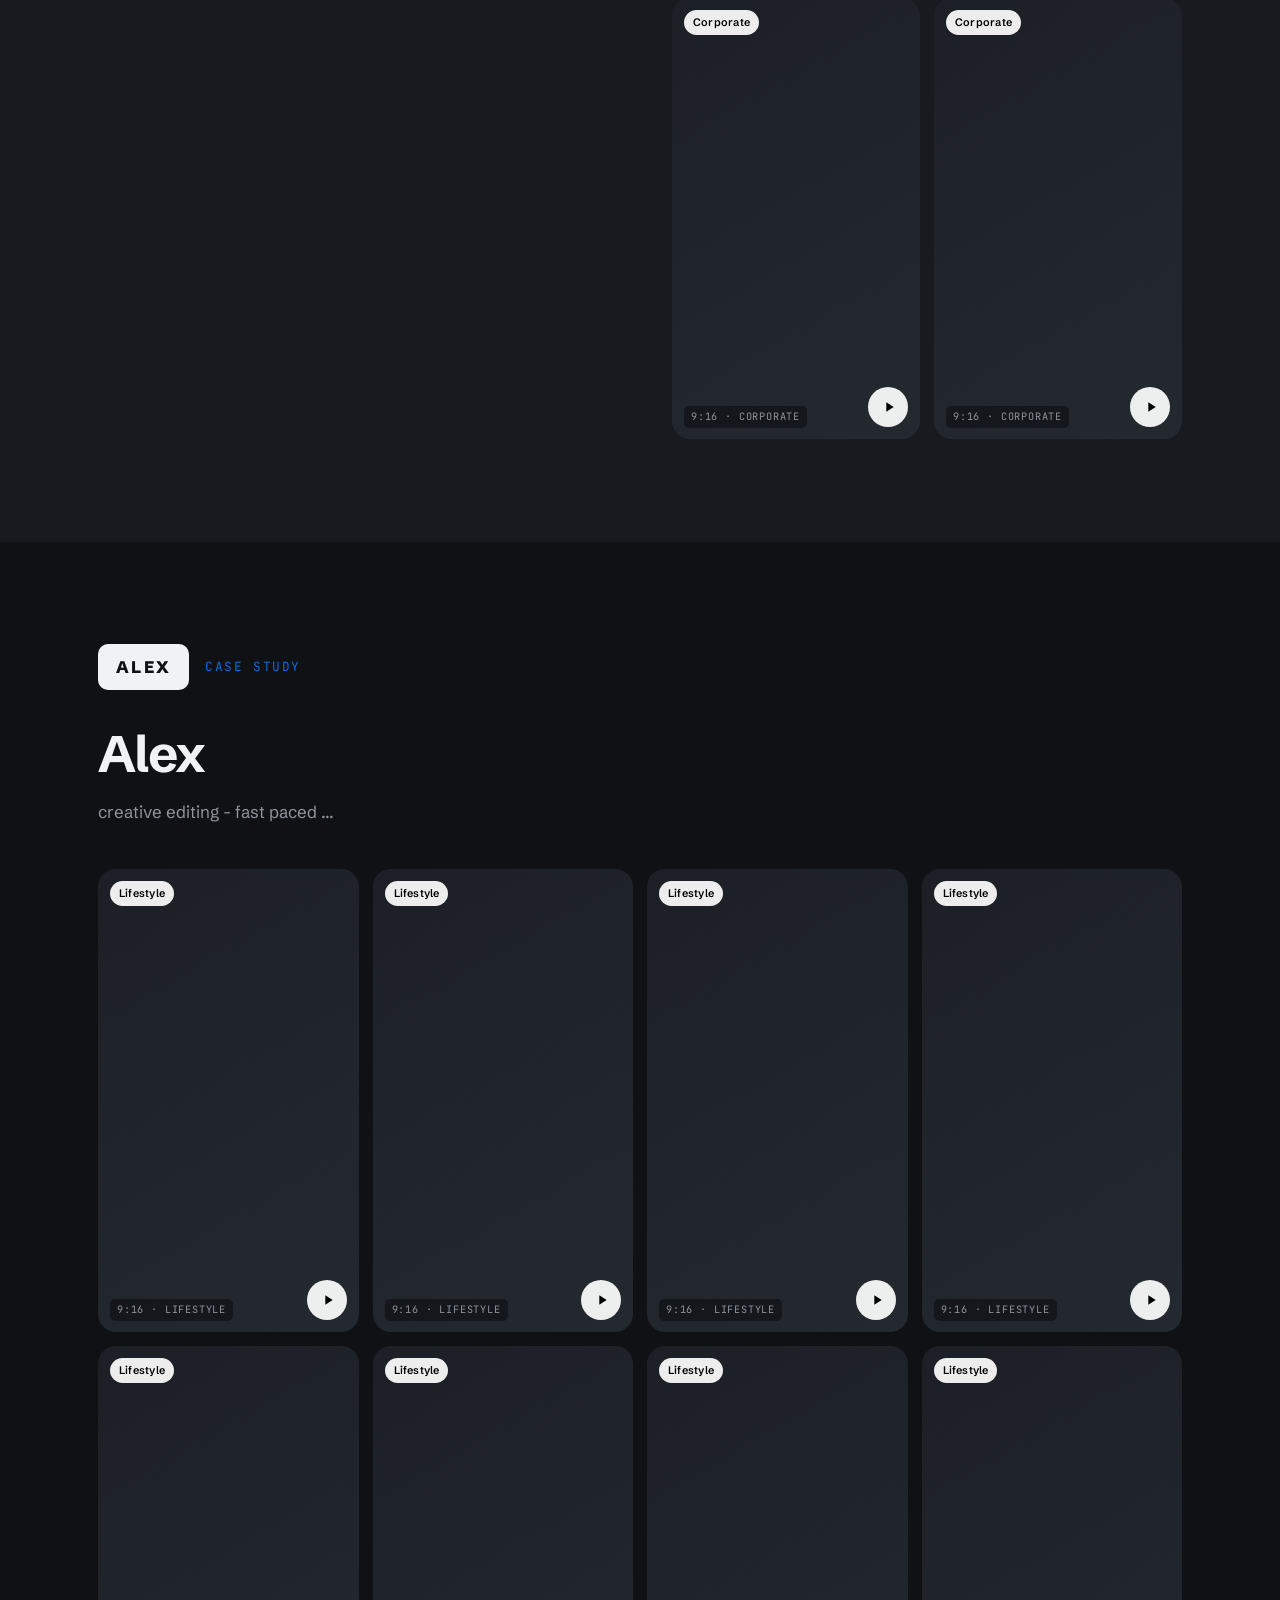
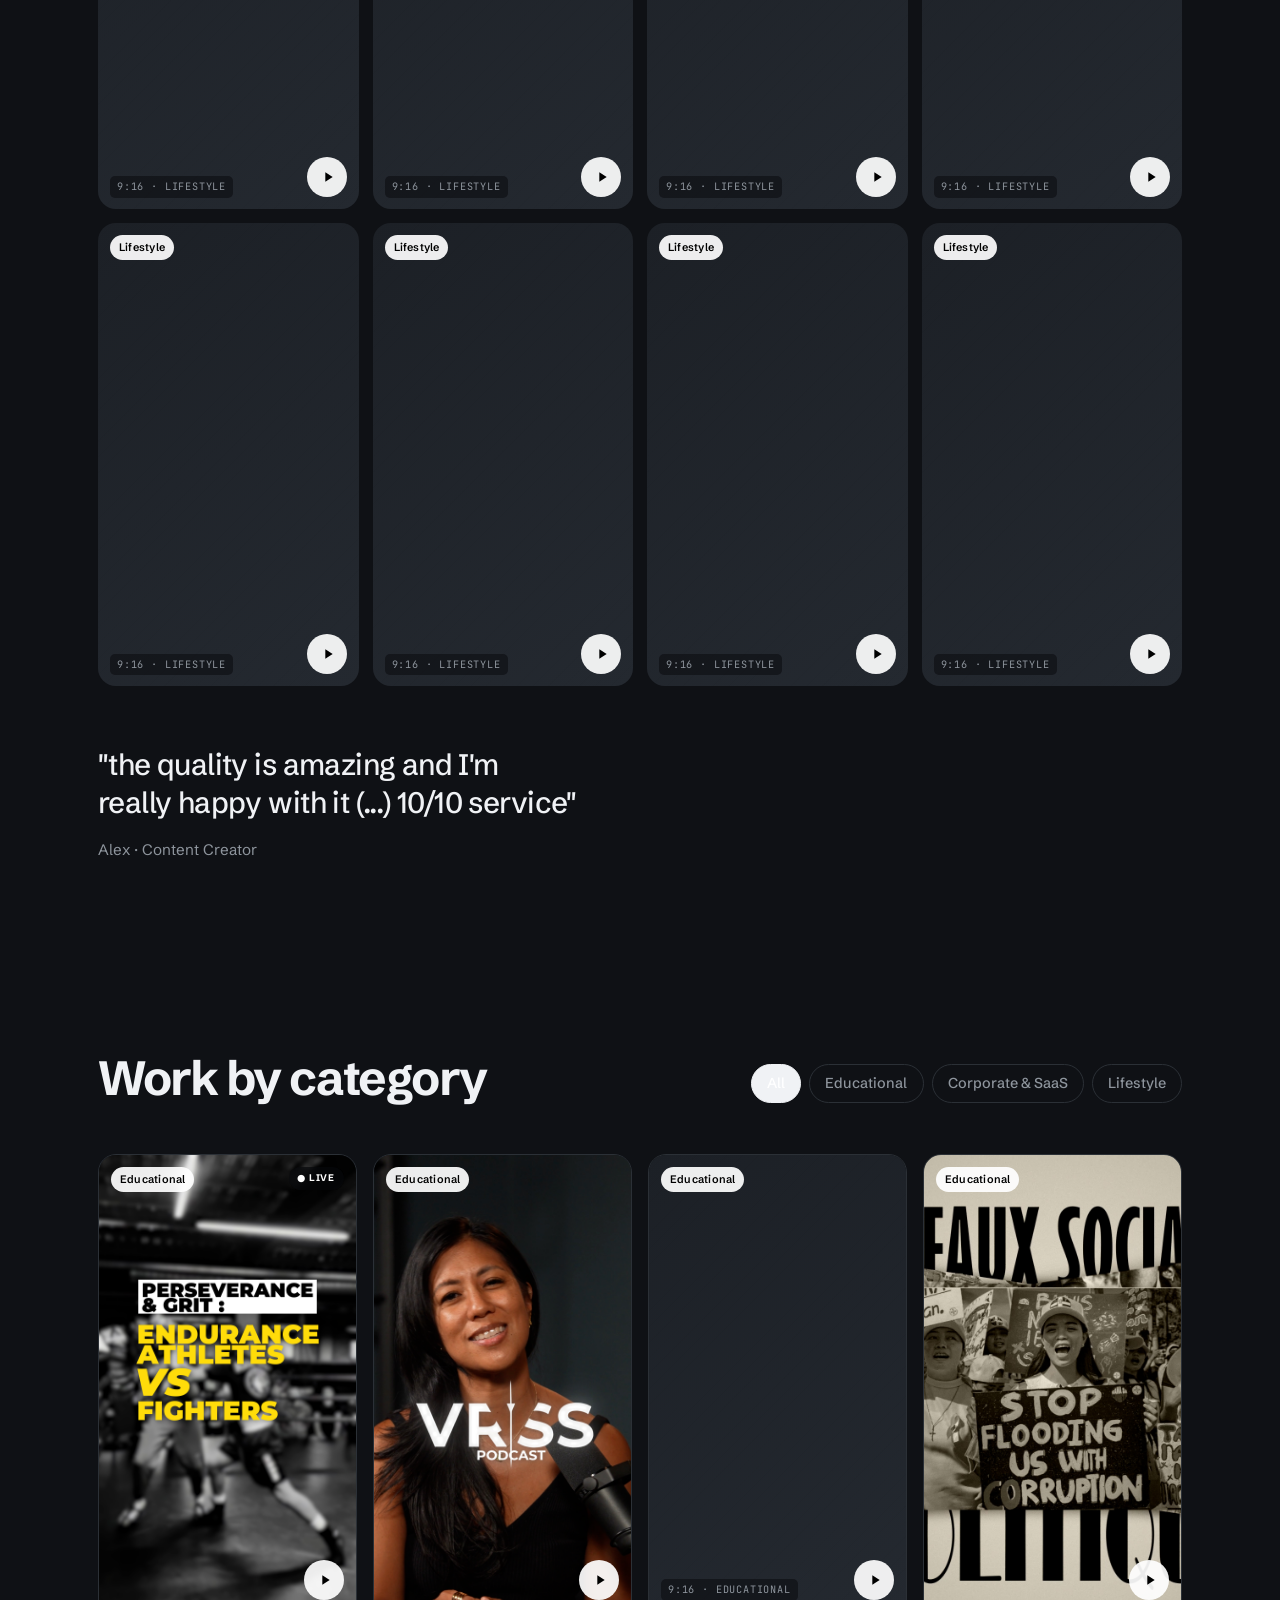
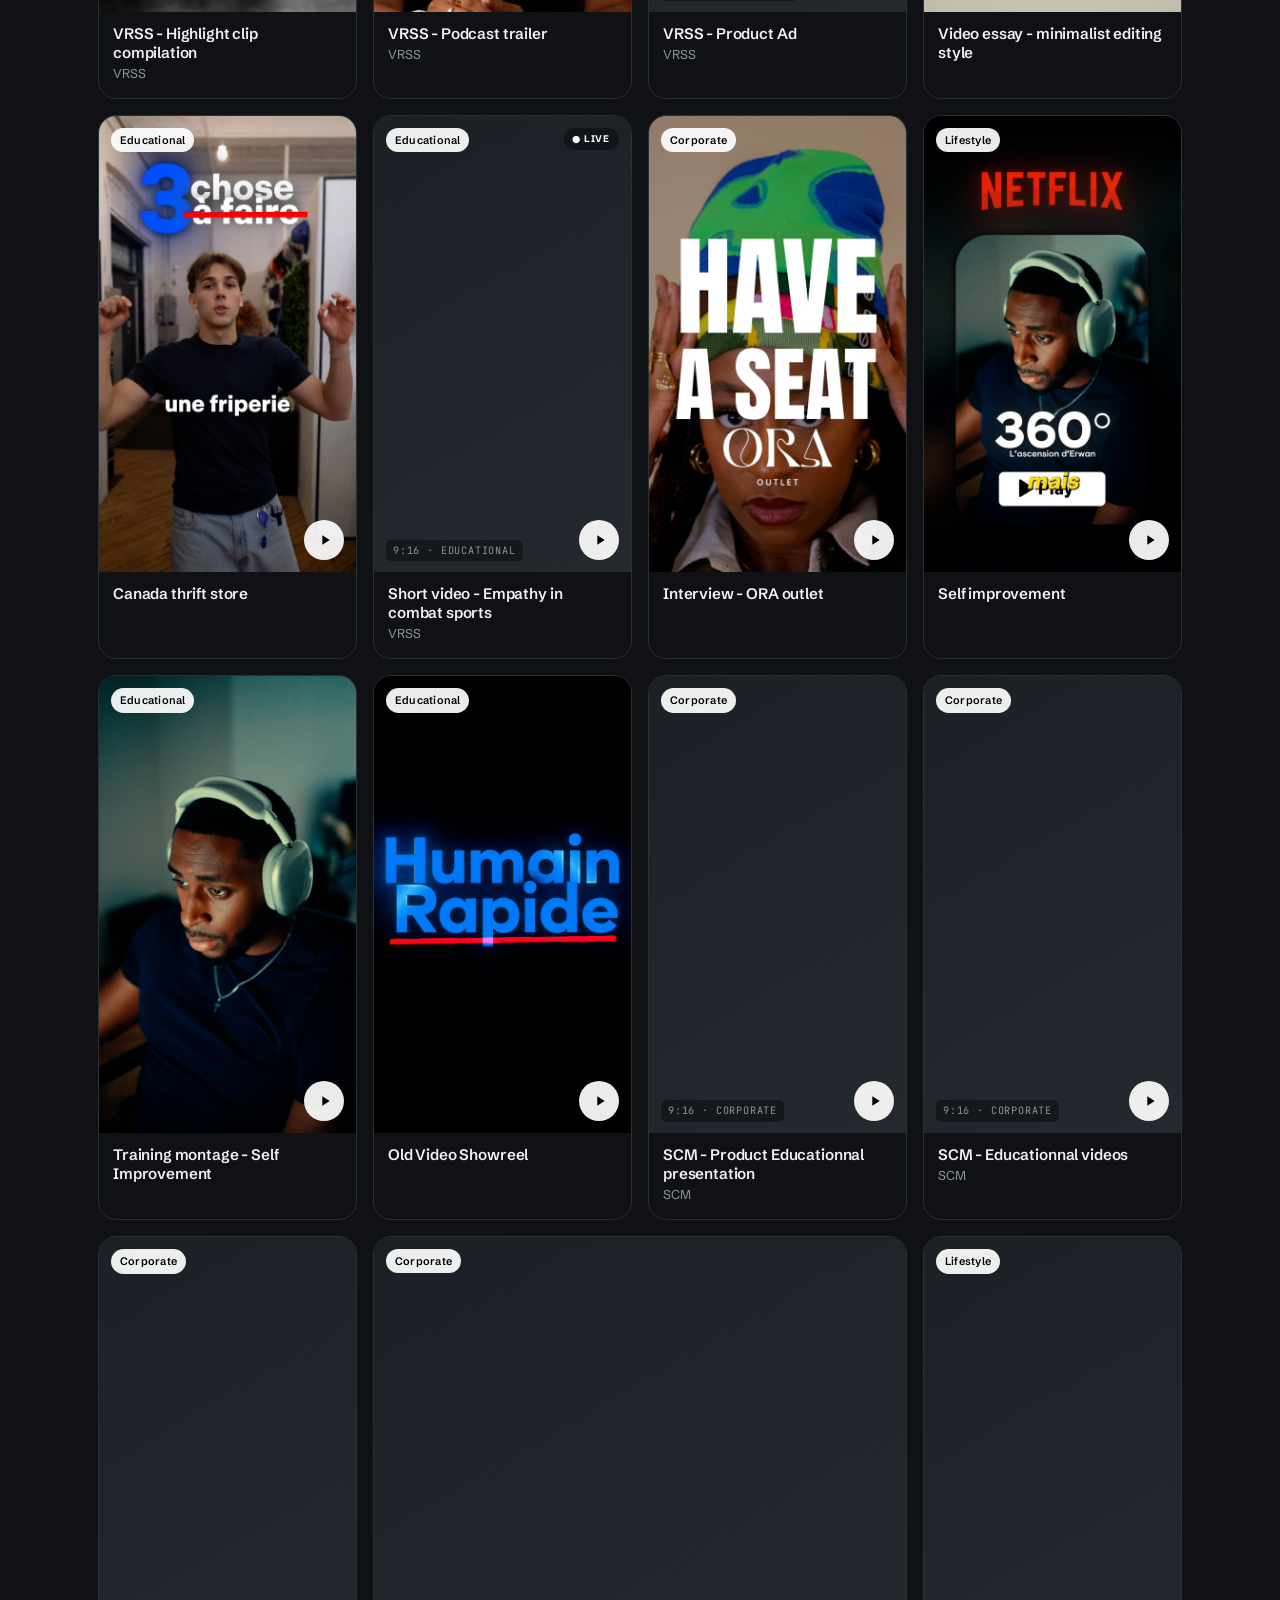
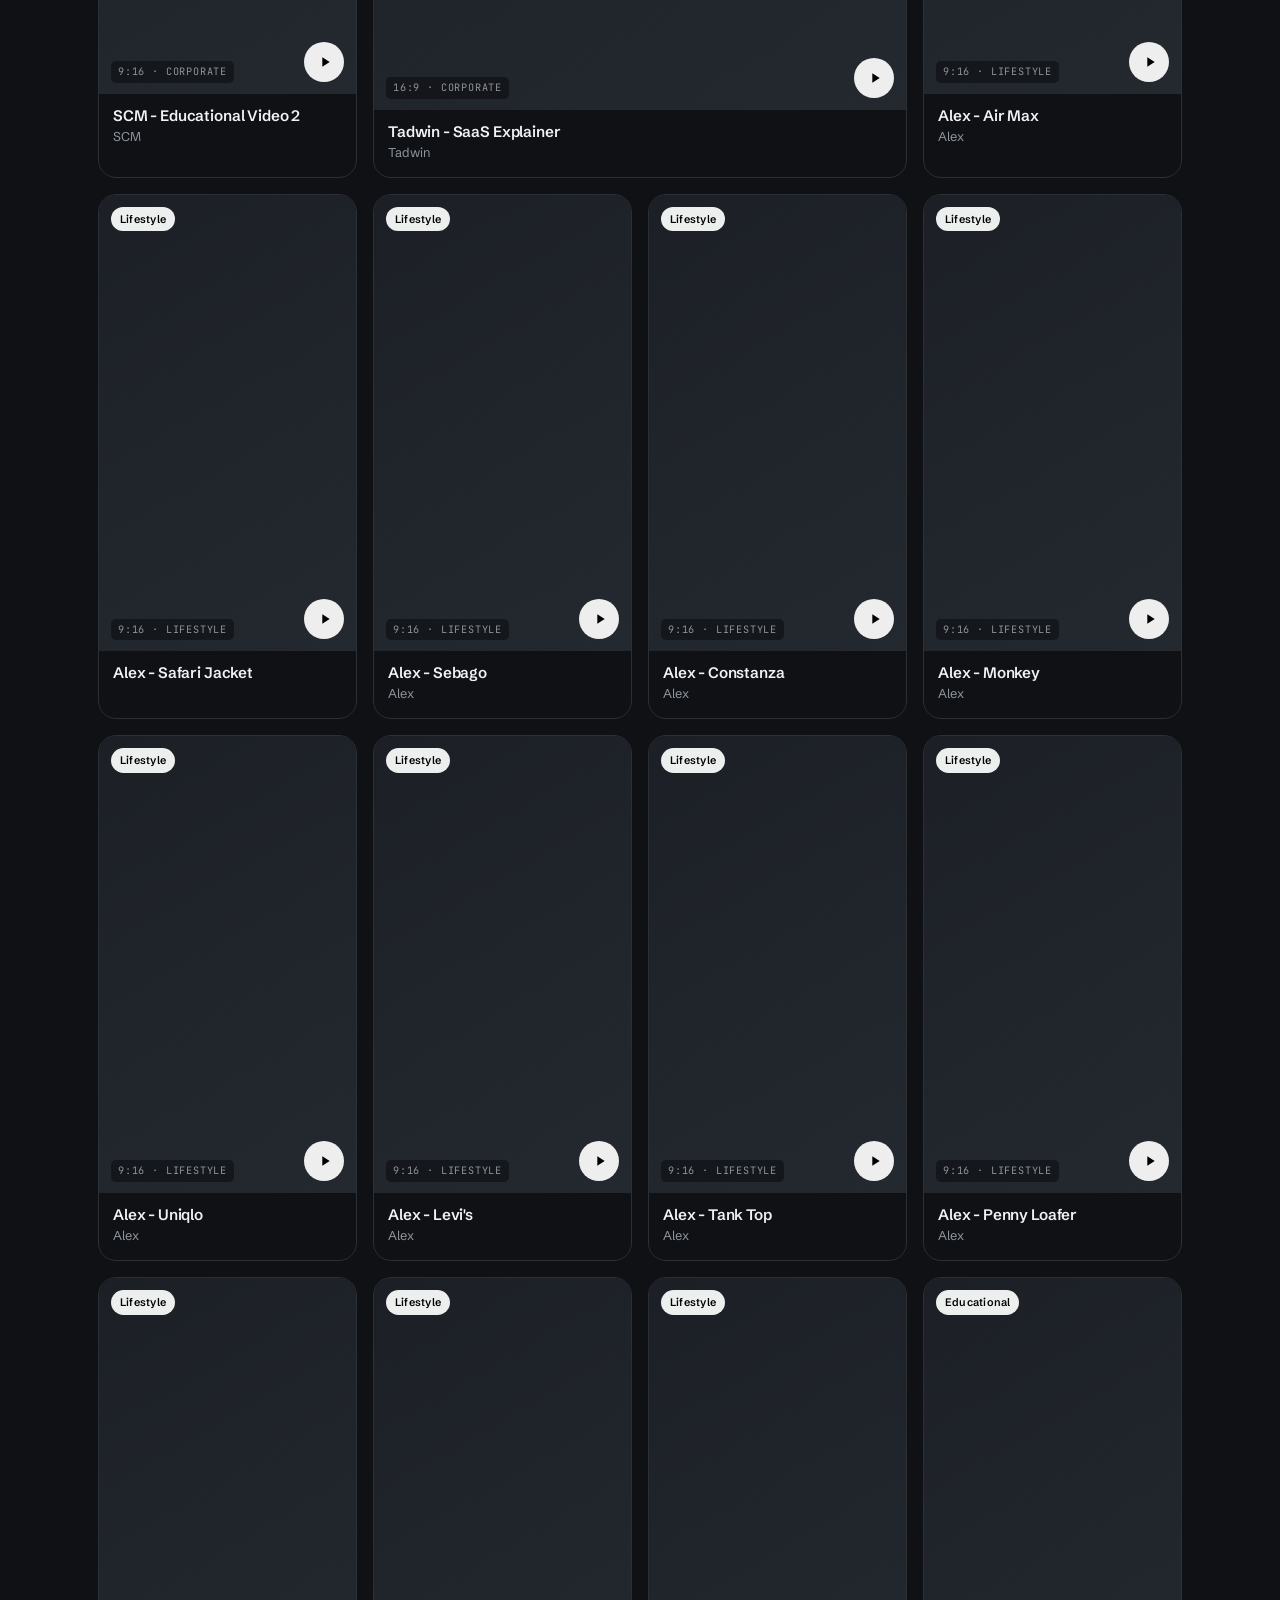
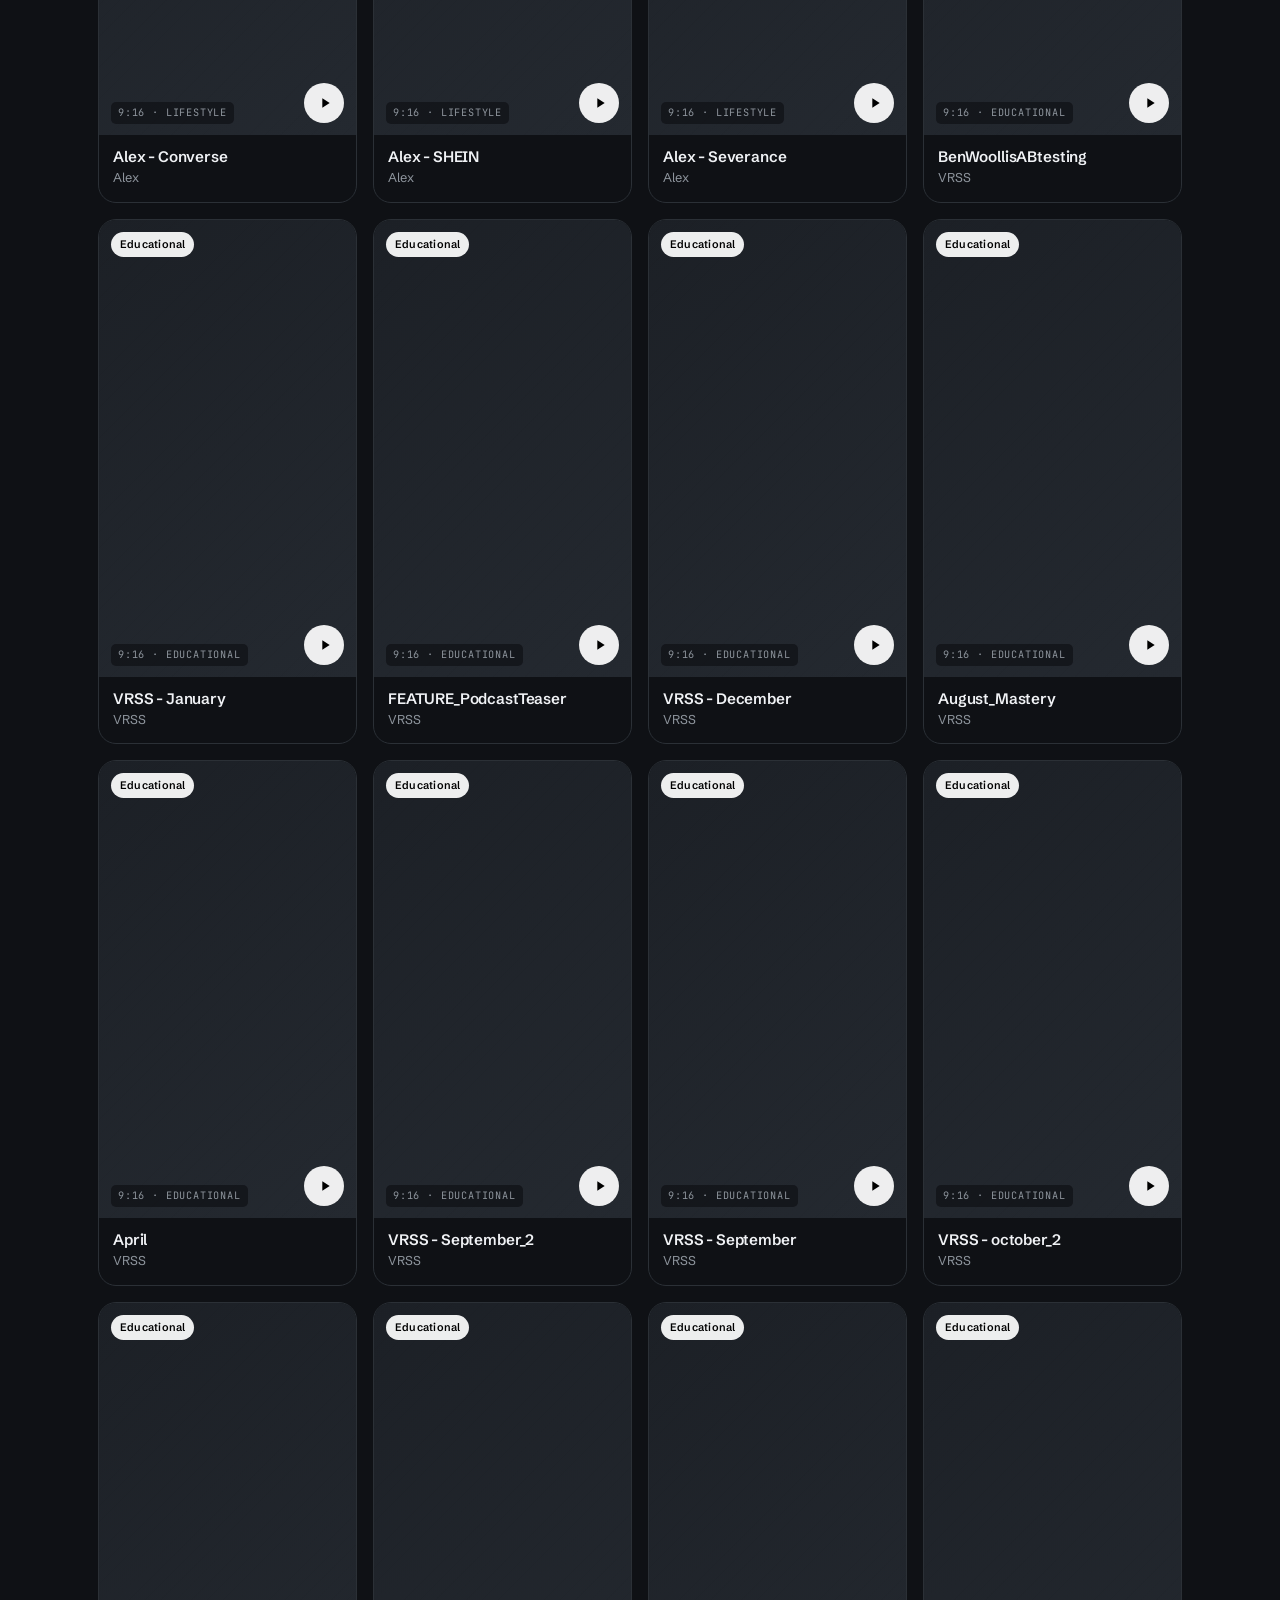
==== commit aed3520d: "Repositionnement, stats et allègement du site - Hero recentré (formateurs, coachs, marques) + bande " ====
--- a/index.html
+++ b/index.html
@@ -6,7 +6,7 @@
   <meta name="viewport" content="width=device-width, initial-scale=1.0" />
   <title>Jassem — Video Editor & Motion Designer</title>
   <meta name="description"
-    content="Clean, premium edits that grow audiences and convert. Video editor & from-scratch motion designer for brands and creators." />
+    content="Video editor for course creators, coaches and brands: face-cam content, ads and explainers that build authority and sell. 2 reels past 1M views. Delivered in 48–72h." />
 
   <!-- Fonts -->
   <link rel="preconnect" href="https://fonts.googleapis.com" />
@@ -78,11 +78,11 @@
     <section class="hero" id="about">
       <div class="container hero__grid">
         <div class="hero__copy reveal">
-          <div class="eyebrow"><img src="photos/profile_picture.png" alt="Profile" class="eyebrow__pic" /> Video editor
+          <div class="eyebrow"><img src="photos/profile_picture.webp" alt="Jassem" class="eyebrow__pic" width="28" height="28" /> Video editor
             &amp; motion designer</div>
-          <h1 class="hero__title">Clean edits that grow audiences &amp; convert.</h1>
-          <p class="hero__sub">I'm Jassem — video editor &amp; motion designer for brands and creators who want to
-            produce clean and engaging content.</p>
+          <h1 class="hero__title">Edits that build authority &amp; sell.</h1>
+          <p class="hero__sub">I edit face-cam content, ads and explainers for course creators, coaches and brands —
+            with an AI-assisted workflow that ships each video in 48–72h.</p>
           <div class="hero__cta">
             <a class="btn btn--solid" href="#contact">Get in touch</a>
             <a class="btn btn--outline" href="#works">View work</a>
@@ -96,6 +96,33 @@
             </div>
           </div>
         </div>
+      </div>
+    </section>
+
+    <!-- ============================================================
+         PROOF STRIP  (verifiable numbers — keep them up to date)
+         ============================================================ -->
+    <section class="proof" aria-label="Results in numbers">
+      <div class="container">
+        <ul class="proof__list reveal">
+          <!-- Conservative floor (22/11/2026):
+               VRSS, 12 latest reels (vidIQ) = 6.07M  +  @eloiljf, 42 videos = 6.58M
+               +  Enzo Marketing = 3M  →  15.65M.
+               Raise it once the full total (all clients, all reels) is known. -->
+          <li class="proof__item">
+            <span class="proof__num">15M+</span>
+            <span class="proof__label">views generated for clients</span>
+          </li>
+          <li class="proof__item">
+            <span class="proof__num">4K → 140K</span>
+            <span class="proof__label">Instagram followers · VRSS</span>
+          </li>
+          <li class="proof__item">
+            <!-- 80+ VRSS (exports on disk) + 42 @eloiljf + 50 Enzo Marketing -->
+            <span class="proof__num">170+</span>
+            <span class="proof__label">videos delivered</span>
+          </li>
+        </ul>
       </div>
     </section>
 
@@ -142,7 +169,7 @@
       <div class="container band__grid">
         <div class="band__copy reveal">
           <div class="band__author-card">
-            <img src="photos/profile_picture.png" alt="Jassem" class="band__author-img" />
+            <img src="photos/profile_picture.webp" alt="Jassem" class="band__author-img" loading="lazy" />
             <div class="band__author-info">
               <strong>Jassem</strong>
               <span>Video editor &amp; motion designer</span>
@@ -152,6 +179,8 @@
             <strong>I love helping creators achieve their vision - or bringing mine - to create high quality
               content.</strong> If you're ready to make your content look premium — and actually convert — let's talk.
           </p>
+          <p class="band__offer">Not sure yet? Send me one of your current ads or videos — I'll reply with a free
+            3-minute video audit of what I'd change.</p>
           <div class="band__contacts">
             <a class="contact-row" href="mailto:jassemmt@proton.me">
               <span class="contact-row__ic" aria-hidden="true">
@@ -163,16 +192,19 @@
               <span class="contact-row__txt"><small>Email me</small><b>jassemmt@proton.me</b></span>
             </a>
           </div>
-          <a class="btn btn--solid band__btn" href="mailto:jassemmt@proton.me">Let's talk <span
+          <a class="btn btn--solid band__btn" href="mailto:jassemmt@proton.me?subject=Free%20video%20audit">Get my free audit <span
               class="btn__arrow">↗</span></a>
           <a class="btn btn--outline band__btn" href="https://cal.com/jassemmt/decouverte" target="_blank"
             rel="noopener">Book a 20-min call <span class="btn__arrow">↗</span></a>
         </div>
 
         <div class="band__photos reveal">
-          <img src="photos/laptop.jpeg" alt="Laptop" class="photo photo--a" style="object-fit: cover;" />
-          <img src="photos/premiere_laptop.gif" alt="Premiere workspace" class="photo photo--b"
-            style="object-fit: cover;" />
+          <img src="photos/laptop.webp" alt="Laptop" class="photo photo--a" style="object-fit: cover;"
+            loading="lazy" />
+          <video class="photo photo--b" style="object-fit: cover;" autoplay muted loop playsinline preload="none"
+            poster="photos/premiere_laptop_poster.jpg" aria-label="Premiere workspace">
+            <source src="photos/premiere_laptop.mp4" type="video/mp4" />
+          </video>
         </div>
       </div>
     </section>
@@ -193,14 +225,20 @@
           <div class="case__intro reveal">
             <h2 class="case__title">VRSS Fightgear</h2>
             <p class="case__body">
-              A martial-arts equipment brand. We produced <strong>10 short videos a month for a full year</strong> —
-              a consistent, premium content engine built to grow reach and trust. The result: an Instagram
-              audience that went from <strong>4K to 136K followers</strong>.
+              A combat-sports brand that sells training programs. Since April 2025 I've edited their short-form
+              content — <strong>80+ face-cam and B-roll videos</strong> built on studies, a consistent visual system
+              and strong hooks. The Instagram audience went from <strong>4K to 140K followers</strong>.
             </p>
             <div class="case__bigstat">
-              <span class="case__bigstat-num">4K → 136K</span>
-              <span class="case__bigstat-label">Instagram followers · 12 months</span>
+              <span class="case__bigstat-num">4K → 140K</span>
+              <span class="case__bigstat-label">Instagram followers · since April 2025</span>
             </div>
+            <ul class="case__hits">
+              <li><a href="https://www.instagram.com/reel/DTYEuT3CiOk/" target="_blank" rel="noopener"><b>2.6M</b>
+                  views — "Elite regions" ↗</a></li>
+              <li><a href="https://www.instagram.com/reel/DWZNKH9CnXX/" target="_blank" rel="noopener"><b>1.1M</b>
+                  views — "8 billion people" ↗</a></li>
+            </ul>
             <a class="btn btn--outline case__ig" href="https://www.instagram.com/vrss_fightgear/" target="_blank"
               rel="noopener">
               <svg viewBox="0 0 24 24" aria-hidden="true" class="ig-ic">
@@ -222,6 +260,36 @@
             job done."</blockquote>
           <figcaption>Florent Beqiri  · Founder of VRSS Fightgear</figcaption>
         </figure>
+      </div>
+    </section>
+
+
+    <!-- ============================================================
+         TADWIN — SAAS EXPLAINER  (self-initiated project)
+         Videos come from CASE_STUDIES.tadwin in videos.js:
+         "cor_4:h" = 16:9 explainer. Add the vertical cut's id (e.g. "cor_5")
+         once uploaded — it appears next to it automatically.
+         ============================================================ -->
+    <section class="case case--alt" id="case-tadwin">
+      <div class="container">
+        <div class="case__head reveal">
+          <div class="case__logo" aria-label="Tadwin logo">
+            <span>TADWIN</span>
+          </div>
+          <span class="case__kicker">SaaS explainer · self-initiated</span>
+        </div>
+
+        <div class="case__grid case__grid--stack">
+          <div class="case__intro reveal">
+            <h2 class="case__title">Tadwin</h2>
+            <!-- EDIT once the vertical cut is online: "…for the website and a 9:16 cut for social and ads." -->
+            <p class="case__body">A product explainer for a SaaS app, built from scratch with only the brand guidelines
+              and app screens as source material: motion design and UI animation that make the product clear in
+              seconds. A 16:9 explainer for the website.</p>
+          </div>
+
+          <div class="case__videos case__videos--tadwin" data-case="tadwin"></div>
+        </div>
       </div>
     </section>
 
@@ -327,9 +395,9 @@
           <h2 class="section-title">Work by category</h2>
           <div class="filters" id="filters" role="tablist" aria-label="Filter work by category">
             <button class="filter is-active" data-cat="all" role="tab" aria-selected="true">All</button>
-            <button class="filter" data-cat="entertainment" role="tab" aria-selected="false">Entertainment</button>
             <button class="filter" data-cat="educational" role="tab" aria-selected="false">Educational</button>
-            <button class="filter" data-cat="corporate" role="tab" aria-selected="false">Corporate</button>
+            <button class="filter" data-cat="corporate" role="tab" aria-selected="false">Corporate &amp; SaaS</button>
+            <button class="filter" data-cat="entertainment" role="tab" aria-selected="false">Lifestyle</button>
           </div>
         </div>
         <div class="grid" id="gallery-grid"></div>
@@ -364,6 +432,8 @@
       <li><a class="railnav__item" href="#contact"><span class="railnav__label">Contact</span><span
             class="railnav__tick"></span></a></li>
       <li><a class="railnav__item" href="#case"><span class="railnav__label">VRSS</span><span
+            class="railnav__tick"></span></a></li>
+      <li><a class="railnav__item" href="#case-tadwin"><span class="railnav__label">Tadwin</span><span
             class="railnav__tick"></span></a></li>
       <li><a class="railnav__item" href="#case-humain"><span class="railnav__label">Humain</span><span
             class="railnav__tick"></span></a></li>
--- a/styles.css
+++ b/styles.css
@@ -4,16 +4,22 @@
    ============================================================ */
 :root {
   /* — Brand color — */
-  --accent:      #066DE7;   /* primary blue — used sparingly (CTA, hovers, stats) */
-  --accent-600:  #055cc4;   /* darker accent (hover) */
-  --on-accent:   #ffffff;
+  --accent: #066DE7;
+  /* primary blue — used sparingly (CTA, hovers, stats) */
+  --accent-600: #055cc4;
+  /* darker accent (hover) */
+  --on-accent: #ffffff;
 
   /* — Neutrals — */
-  --bg:      #ffffff;
-  --surface: #f6f7f9;       /* very light panels */
-  --ink:     #15171a;       /* near-black text */
-  --muted:   #6b7177;       /* secondary text */
-  --line:    #e6e8eb;       /* hairline borders */
+  --bg: #ffffff;
+  --surface: #f6f7f9;
+  /* very light panels */
+  --ink: #15171a;
+  /* near-black text */
+  --muted: #6b7177;
+  /* secondary text */
+  --line: #e6e8eb;
+  /* hairline borders */
 
   /* — Placeholder tile palette (neutral) — */
   --ph-a: #eef0f2;
@@ -22,15 +28,15 @@
   --ph-dark-b: #303338;
 
   /* — Type — */
-  --font:  "Schibsted Grotesk", system-ui, sans-serif;
-  --mono:  "JetBrains Mono", ui-monospace, monospace;
+  --font: "Schibsted Grotesk", system-ui, sans-serif;
+  --mono: "JetBrains Mono", ui-monospace, monospace;
 
   /* — Shape & motion — */
   --r-lg: 18px;
   --r-md: 12px;
   --r-sm: 8px;
   --pill: 999px;
-  --ease: cubic-bezier(.22,.61,.36,1);
+  --ease: cubic-bezier(.22, .61, .36, 1);
 
   /* — Layout — */
   --maxw: 1180px;
@@ -38,8 +44,17 @@
 }
 
 /* ---------- Reset ---------- */
-* { box-sizing: border-box; margin: 0; padding: 0; }
-html { scroll-behavior: smooth; -webkit-text-size-adjust: 100%; }
+* {
+  box-sizing: border-box;
+  margin: 0;
+  padding: 0;
+}
+
+html {
+  scroll-behavior: smooth;
+  -webkit-text-size-adjust: 100%;
+}
+
 body {
   font-family: var(--font);
   color: var(--ink);
@@ -48,78 +63,228 @@
   -webkit-font-smoothing: antialiased;
   text-rendering: optimizeLegibility;
 }
-img { display: block; max-width: 100%; }
-a { color: inherit; text-decoration: none; }
-button { font: inherit; cursor: pointer; border: none; background: none; color: inherit; }
-:focus-visible { outline: 2px solid var(--accent); outline-offset: 3px; border-radius: 4px; }
-
-.container { width: 100%; max-width: var(--maxw); margin-inline: auto; padding-inline: var(--gut); }
+
+img {
+  display: block;
+  max-width: 100%;
+}
+
+a {
+  color: inherit;
+  text-decoration: none;
+}
+
+button {
+  font: inherit;
+  cursor: pointer;
+  border: none;
+  background: none;
+  color: inherit;
+}
+
+:focus-visible {
+  outline: 2px solid var(--accent);
+  outline-offset: 3px;
+  border-radius: 4px;
+}
+
+.container {
+  width: 100%;
+  max-width: var(--maxw);
+  margin-inline: auto;
+  padding-inline: var(--gut);
+}
 
 /* ---------- Buttons ---------- */
 .btn {
-  display: inline-flex; align-items: center; gap: .5em;
+  display: inline-flex;
+  align-items: center;
+  gap: .5em;
   padding: .72em 1.25em;
   border-radius: var(--pill);
-  font-weight: 600; font-size: .95rem; letter-spacing: -.01em;
+  font-weight: 600;
+  font-size: .95rem;
+  letter-spacing: -.01em;
   transition: transform .25s var(--ease), background .25s var(--ease), color .25s var(--ease), border-color .25s var(--ease);
   white-space: nowrap;
 }
-.btn--solid { background: var(--ink); color: #fff; }
-.btn--solid:hover { background: var(--accent); transform: translateY(-2px); }
-.btn--outline { border: 1.5px solid var(--line); color: var(--ink); background: var(--bg); }
-.btn--outline:hover { border-color: var(--ink); transform: translateY(-2px); }
-.btn--lg { padding: .95em 1.6em; font-size: 1.05rem; }
-.btn__arrow { font-size: 1.05em; transition: transform .25s var(--ease); }
-.btn:hover .btn__arrow { transform: translate(2px,-2px); }
+
+.btn--solid {
+  background: var(--ink);
+  color: #fff;
+}
+
+.btn--solid:hover {
+  background: var(--accent);
+  transform: translateY(-2px);
+}
+
+.btn--outline {
+  border: 1.5px solid var(--line);
+  color: var(--ink);
+  background: var(--bg);
+}
+
+.btn--outline:hover {
+  border-color: var(--ink);
+  transform: translateY(-2px);
+}
+
+.btn--lg {
+  padding: .95em 1.6em;
+  font-size: 1.05rem;
+}
+
+.btn__arrow {
+  font-size: 1.05em;
+  transition: transform .25s var(--ease);
+}
+
+.btn:hover .btn__arrow {
+  transform: translate(2px, -2px);
+}
 
 /* ---------- Eyebrow / section heads ---------- */
 .eyebrow {
-  display: inline-flex; align-items: center; gap: .55em;
-  font-size: .82rem; font-weight: 500; color: var(--muted);
-  letter-spacing: .01em; margin-bottom: 1.1rem;
-}
-.eyebrow .dot { width: 7px; height: 7px; border-radius: 50%; background: var(--accent); }
-.eyebrow__pic { width: 26px; height: 26px; border-radius: 50%; object-fit: cover; }
-
-.section-head { margin-bottom: clamp(28px, 4vw, 52px); }
+  display: inline-flex;
+  align-items: center;
+  gap: .55em;
+  font-size: .82rem;
+  font-weight: 500;
+  color: var(--muted);
+  letter-spacing: .01em;
+  margin-bottom: 1.1rem;
+}
+
+.eyebrow .dot {
+  width: 7px;
+  height: 7px;
+  border-radius: 50%;
+  background: var(--accent);
+}
+
+.eyebrow__pic {
+  width: 26px;
+  height: 26px;
+  border-radius: 50%;
+  object-fit: cover;
+}
+
+.section-head {
+  margin-bottom: clamp(28px, 4vw, 52px);
+}
+
 .section-head--row {
-  display: flex; align-items: flex-end; justify-content: space-between;
-  gap: 24px; flex-wrap: wrap;
-}
+  display: flex;
+  align-items: flex-end;
+  justify-content: space-between;
+  gap: 24px;
+  flex-wrap: wrap;
+}
+
 .section-title {
   font-size: clamp(1.9rem, 4vw, 3rem);
-  font-weight: 700; letter-spacing: -.03em; line-height: 1.02;
-}
-.section-note { color: var(--muted); margin-top: .6rem; max-width: 46ch; }
+  font-weight: 700;
+  letter-spacing: -.03em;
+  line-height: 1.02;
+}
+
+.section-note {
+  color: var(--muted);
+  margin-top: .6rem;
+  max-width: 46ch;
+}
 
 /* ============================================================
    NAVBAR
    ============================================================ */
 .nav {
-  position: sticky; top: 0; z-index: 50;
+  position: sticky;
+  top: 0;
+  z-index: 50;
   background: color-mix(in srgb, var(--bg) 82%, transparent);
   backdrop-filter: saturate(1.4) blur(14px);
   border-bottom: 1px solid transparent;
   transition: border-color .3s var(--ease), background .3s var(--ease);
 }
-.nav.is-stuck { border-color: var(--line); }
-.nav__inner { display: flex; align-items: center; gap: 24px; height: 68px; }
-.nav__brand { display: inline-flex; align-items: center; gap: .55em; font-weight: 700; font-size: 1.2rem; letter-spacing: -.02em; }
+
+.nav.is-stuck {
+  border-color: var(--line);
+}
+
+.nav__inner {
+  display: flex;
+  align-items: center;
+  gap: 24px;
+  height: 68px;
+}
+
+.nav__brand {
+  display: inline-flex;
+  align-items: center;
+  gap: .55em;
+  font-weight: 700;
+  font-size: 1.2rem;
+  letter-spacing: -.02em;
+}
+
 .nav__mark {
-  width: 22px; height: 22px; border-radius: 7px;
-  background: var(--ink); position: relative; display: inline-block;
-}
+  width: 22px;
+  height: 22px;
+  border-radius: 7px;
+  background: var(--ink);
+  position: relative;
+  display: inline-block;
+}
+
 .nav__mark::after {
-  content: ""; position: absolute; inset: 0; margin: auto;
-  width: 0; height: 0; border-style: solid;
-  border-width: 5px 0 5px 8px; border-color: transparent transparent transparent #fff;
-}
-.nav__links { display: flex; gap: 28px; margin-left: auto; }
-.nav__links a { font-size: .95rem; color: var(--muted); transition: color .2s var(--ease); position: relative; }
-.nav__links a:hover { color: var(--ink); }
-.nav__cta { margin-left: 6px; }
-.nav__burger { display: none; flex-direction: column; gap: 5px; margin-left: auto; padding: 8px; }
-.nav__burger span { width: 22px; height: 2px; background: var(--ink); border-radius: 2px; transition: .25s var(--ease); }
+  content: "";
+  position: absolute;
+  inset: 0;
+  margin: auto;
+  width: 0;
+  height: 0;
+  border-style: solid;
+  border-width: 5px 0 5px 8px;
+  border-color: transparent transparent transparent #fff;
+}
+
+.nav__links {
+  display: flex;
+  gap: 28px;
+  margin-left: auto;
+}
+
+.nav__links a {
+  font-size: .95rem;
+  color: var(--muted);
+  transition: color .2s var(--ease);
+  position: relative;
+}
+
+.nav__links a:hover {
+  color: var(--ink);
+}
+
+.nav__cta {
+  margin-left: 6px;
+}
+
+.nav__burger {
+  display: none;
+  flex-direction: column;
+  gap: 5px;
+  margin-left: auto;
+  padding: 8px;
+}
+
+.nav__burger span {
+  width: 22px;
+  height: 2px;
+  background: var(--ink);
+  border-radius: 2px;
+  transition: .25s var(--ease);
+}
 
 /* ============================================================
    SECTION RAIL  (floating scroll-spy navigator)
@@ -127,96 +292,217 @@
    mono labels reveal on hover. Matches the site's hairline vocab.
    ============================================================ */
 .railnav {
-  position: fixed; z-index: 45;
-  right: clamp(14px, 2.2vw, 30px); top: 50%;
+  position: fixed;
+  z-index: 45;
+  right: clamp(14px, 2.2vw, 30px);
+  top: 50%;
   transform: translateY(-50%);
 }
-.railnav__list { list-style: none; display: flex; flex-direction: column; gap: 14px; }
+
+.railnav__list {
+  list-style: none;
+  display: flex;
+  flex-direction: column;
+  gap: 14px;
+}
+
 .railnav__item {
-  display: flex; align-items: center; justify-content: flex-end; gap: 12px;
-  padding: 3px 0; /* generous hit area between ticks */
-}
+  display: flex;
+  align-items: center;
+  justify-content: flex-end;
+  gap: 12px;
+  padding: 3px 0;
+  /* generous hit area between ticks */
+}
+
 .railnav__tick {
-  width: 20px; height: 2px; border-radius: 2px; flex: none;
+  width: 20px;
+  height: 2px;
+  border-radius: 2px;
+  flex: none;
   background: var(--line);
   transition: width .3s var(--ease), background .3s var(--ease);
 }
-.railnav__item:hover .railnav__tick { background: var(--muted); }
+
+.railnav__item:hover .railnav__tick {
+  background: var(--muted);
+}
+
 .railnav__label {
-  font-family: var(--mono); font-size: .76rem; letter-spacing: .08em;
-  text-transform: uppercase; color: var(--muted);
-  white-space: nowrap; line-height: 1;
-  opacity: 1; transform: none;
+  font-family: var(--mono);
+  font-size: .76rem;
+  letter-spacing: .08em;
+  text-transform: uppercase;
+  color: var(--muted);
+  white-space: nowrap;
+  line-height: 1;
+  opacity: 1;
+  transform: none;
   transition: opacity .28s var(--ease), transform .28s var(--ease), color .28s var(--ease);
 }
-.railnav:hover .railnav__label { opacity: 1; transform: none; }
-.railnav__item:hover .railnav__label { color: var(--ink); }
+
+.railnav:hover .railnav__label {
+  opacity: 1;
+  transform: none;
+}
+
+.railnav__item:hover .railnav__label {
+  color: var(--ink);
+}
 
 /* active section */
-.railnav__item.is-current .railnav__tick { width: 34px; background: var(--accent); }
-.railnav__item.is-current .railnav__label { opacity: 1; transform: none; color: var(--ink); font-weight: 500; }
-
-@media (max-width: 920px) { .railnav { display: none; } }
+.railnav__item.is-current .railnav__tick {
+  width: 34px;
+  background: var(--accent);
+}
+
+.railnav__item.is-current .railnav__label {
+  opacity: 1;
+  transform: none;
+  color: var(--ink);
+  font-weight: 500;
+}
+
+@media (max-width: 920px) {
+  .railnav {
+    display: none;
+  }
+}
+
 @media (prefers-reduced-motion: reduce) {
-  .railnav__tick, .railnav__label { transition: none; }
+
+  .railnav__tick,
+  .railnav__label {
+    transition: none;
+  }
 }
 
 /* ============================================================
    PLACEHOLDER TILES  (neutral, correct ratio, never broken)
    ============================================================ */
 .ph {
-  position: relative; overflow: hidden;
-  width: 100%; height: 100%;
+  position: relative;
+  overflow: hidden;
+  width: 100%;
+  height: 100%;
   background: linear-gradient(150deg, var(--ph-a), var(--ph-b));
-  display: grid; place-items: center;
+  display: grid;
+  place-items: center;
   border-radius: inherit;
 }
-.ph--16x9 { aspect-ratio: 16 / 9; }
-.ph--9x16 { aspect-ratio: 9 / 16; }
-.ph--dark { background: linear-gradient(150deg, var(--ph-dark-a), var(--ph-dark-b)); }
+
+.ph--16x9 {
+  aspect-ratio: 16 / 9;
+}
+
+.ph--9x16 {
+  aspect-ratio: 9 / 16;
+}
+
+.ph--dark {
+  background: linear-gradient(150deg, var(--ph-dark-a), var(--ph-dark-b));
+}
+
 .ph__grain {
-  position: absolute; inset: 0; pointer-events: none; opacity: .5;
-  background-image: repeating-linear-gradient(135deg, rgba(0,0,0,.035) 0 1px, transparent 1px 11px);
-}
-.ph--dark .ph__grain { background-image: repeating-linear-gradient(135deg, rgba(255,255,255,.04) 0 1px, transparent 1px 11px); }
+  position: absolute;
+  inset: 0;
+  pointer-events: none;
+  opacity: .5;
+  background-image: repeating-linear-gradient(135deg, rgba(0, 0, 0, .035) 0 1px, transparent 1px 11px);
+}
+
+.ph--dark .ph__grain {
+  background-image: repeating-linear-gradient(135deg, rgba(255, 255, 255, .04) 0 1px, transparent 1px 11px);
+}
+
 .ph__tag {
-  position: absolute; left: 12px; bottom: 11px;
-  font-family: var(--mono); font-size: .64rem; letter-spacing: .08em;
-  color: var(--muted); background: color-mix(in srgb, var(--bg) 70%, transparent);
-  padding: 3px 7px; border-radius: 5px; text-transform: uppercase;
-}
-.ph__tag--light { color: rgba(255,255,255,.82); background: rgba(255,255,255,.1); }
+  position: absolute;
+  left: 12px;
+  bottom: 11px;
+  font-family: var(--mono);
+  font-size: .64rem;
+  letter-spacing: .08em;
+  color: var(--muted);
+  background: color-mix(in srgb, var(--bg) 70%, transparent);
+  padding: 3px 7px;
+  border-radius: 5px;
+  text-transform: uppercase;
+}
+
+.ph__tag--light {
+  color: rgba(255, 255, 255, .82);
+  background: rgba(255, 255, 255, .1);
+}
 
 /* Real poster (when present) sits over the placeholder */
 .poster {
-  position: absolute; inset: 0; width: 100%; height: 100%;
-  object-fit: cover; border-radius: inherit; z-index: 1;
-}
+  position: absolute;
+  inset: 0;
+  width: 100%;
+  height: 100%;
+  object-fit: cover;
+  border-radius: inherit;
+  z-index: 1;
+}
+
 /* On-demand video element */
 .vid {
-  position: absolute; inset: 0; width: 100%; height: 100%;
-  object-fit: cover; border-radius: inherit; z-index: 2;
-  opacity: 0; transition: opacity .4s var(--ease);
-}
-.vid.is-playing { opacity: 1; }
+  position: absolute;
+  inset: 0;
+  width: 100%;
+  height: 100%;
+  object-fit: cover;
+  border-radius: inherit;
+  z-index: 2;
+  opacity: 0;
+  transition: opacity .4s var(--ease);
+}
+
+.vid.is-playing {
+  opacity: 1;
+}
 
 /* ============================================================
    HERO
    ============================================================ */
-.hero { padding-top: clamp(36px, 6vw, 80px); padding-bottom: clamp(40px, 6vw, 90px); }
+.hero {
+  padding-top: clamp(36px, 6vw, 80px);
+  padding-bottom: clamp(40px, 6vw, 90px);
+}
+
 .hero__grid {
-  display: grid; grid-template-columns: 1.05fr .95fr;
-  gap: clamp(28px, 5vw, 72px); align-items: center;
-}
+  display: grid;
+  grid-template-columns: 1.05fr .95fr;
+  gap: clamp(28px, 5vw, 72px);
+  align-items: center;
+}
+
 .hero__title {
   font-size: clamp(2.4rem, 5.4vw, 4.4rem);
-  font-weight: 700; letter-spacing: -.035em; line-height: .98;
+  font-weight: 700;
+  letter-spacing: -.035em;
+  line-height: .98;
   text-wrap: balance;
 }
-.hero__sub { margin-top: 1.4rem; font-size: clamp(1.02rem, 1.6vw, 1.18rem); color: var(--muted); max-width: 44ch; text-wrap: pretty; }
-.hero__cta { margin-top: 2rem; display: flex; gap: 12px; flex-wrap: wrap; }
-
-.hero__media { position: relative; }
+
+.hero__sub {
+  margin-top: 1.4rem;
+  font-size: clamp(1.02rem, 1.6vw, 1.18rem);
+  color: var(--muted);
+  max-width: 44ch;
+  text-wrap: pretty;
+}
+
+.hero__cta {
+  margin-top: 2rem;
+  display: flex;
+  gap: 12px;
+  flex-wrap: wrap;
+}
+
+.hero__media {
+  position: relative;
+}
 
 /* ============================================================
    HERO CAROUSEL
@@ -236,6 +522,7 @@
   mask-image: linear-gradient(to right, transparent, black 8%, black 92%, transparent);
   -webkit-mask-image: linear-gradient(to right, transparent, black 8%, black 92%, transparent);
 }
+
 .hero-carousel__track {
   display: flex;
   flex-direction: row;
@@ -251,6 +538,7 @@
   height: 100%;
   gap: var(--gap);
 }
+
 .hero-carousel__item {
   height: 100%;
   width: var(--item-width);
@@ -258,143 +546,450 @@
   overflow: hidden;
   background: var(--surface);
   flex: none;
-  box-shadow: 0 10px 30px -10px rgba(0,0,0,0.15);
-}
+  box-shadow: 0 10px 30px -10px rgba(0, 0, 0, 0.15);
+}
+
 .hero-carousel__item video {
   width: 100%;
   height: 100%;
   object-fit: cover;
   pointer-events: none;
 }
+
 @keyframes heroScroll {
-  from { transform: translateX(0); }
-  to { transform: translateX(calc(-50% - calc(var(--gap) / 2))); }
+  from {
+    transform: translateX(0);
+  }
+
+  to {
+    transform: translateX(calc(-50% - calc(var(--gap) / 2)));
+  }
 }
 
 .statchip {
-  position: absolute; left: -10px; bottom: -22px; z-index: 5;
-  background: var(--ink); color: #fff;
-  border-radius: 14px; padding: 14px 18px;
-  display: flex; flex-direction: column; line-height: 1.1;
-  box-shadow: 0 18px 40px -18px rgba(0,0,0,.45);
-}
-.statchip__num { font-size: 1.4rem; font-weight: 700; letter-spacing: -.02em; }
-.statchip__num { color: #fff; }
-.statchip__label { font-size: .78rem; color: rgba(255,255,255,.7); margin-top: 2px; }
+  position: absolute;
+  left: -10px;
+  bottom: -22px;
+  z-index: 5;
+  background: var(--ink);
+  color: #fff;
+  border-radius: 14px;
+  padding: 14px 18px;
+  display: flex;
+  flex-direction: column;
+  line-height: 1.1;
+  box-shadow: 0 18px 40px -18px rgba(0, 0, 0, .45);
+}
+
+.statchip__num {
+  font-size: 1.4rem;
+  font-weight: 700;
+  letter-spacing: -.02em;
+}
+
+.statchip__num {
+  color: #fff;
+}
+
+.statchip__label {
+  font-size: .78rem;
+  color: rgba(255, 255, 255, .7);
+  margin-top: 2px;
+}
 
 /* ============================================================
    REEL (showreel teaser + full)
    ============================================================ */
-.reel { position: relative; border-radius: var(--r-lg); overflow: hidden; box-shadow: 0 24px 60px -34px rgba(0,0,0,.4); }
-.reel--full { box-shadow: 0 40px 100px -50px rgba(0,0,0,.55); }
+.reel {
+  position: relative;
+  border-radius: var(--r-lg);
+  overflow: hidden;
+  box-shadow: 0 24px 60px -34px rgba(0, 0, 0, .4);
+}
+
+.reel--full {
+  box-shadow: 0 40px 100px -50px rgba(0, 0, 0, .55);
+}
+
 .reel__play {
-  position: absolute; inset: 0; margin: auto;
-  width: 64px; height: 64px; border-radius: 50%;
-  background: rgba(255,255,255,.92); color: var(--ink);
-  display: grid; place-items: center; z-index: 3;
+  position: absolute;
+  inset: 0;
+  margin: auto;
+  width: 64px;
+  height: 64px;
+  border-radius: 50%;
+  background: rgba(255, 255, 255, .92);
+  color: var(--ink);
+  display: grid;
+  place-items: center;
+  z-index: 3;
   transition: transform .3s var(--ease), background .3s var(--ease);
-  box-shadow: 0 10px 30px -10px rgba(0,0,0,.4);
-}
-.reel__play svg { width: 26px; height: 26px; fill: currentColor; margin-left: 3px; }
-.reel__play--lg { width: 84px; height: 84px; }
-.reel__play--lg svg { width: 34px; height: 34px; }
-.reel:hover .reel__play { transform: scale(1.08); background: var(--accent); color: #fff; }
+  box-shadow: 0 10px 30px -10px rgba(0, 0, 0, .4);
+}
+
+.reel__play svg {
+  width: 26px;
+  height: 26px;
+  fill: currentColor;
+  margin-left: 3px;
+}
+
+.reel__play--lg {
+  width: 84px;
+  height: 84px;
+}
+
+.reel__play--lg svg {
+  width: 34px;
+  height: 34px;
+}
+
+.reel:hover .reel__play {
+  transform: scale(1.08);
+  background: var(--accent);
+  color: #fff;
+}
+
 .reel__sound {
-  position: absolute; right: 12px; top: 12px; z-index: 3;
-  width: 38px; height: 38px; border-radius: 50%;
-  background: rgba(0,0,0,.5); color: #fff; display: grid; place-items: center;
+  position: absolute;
+  right: 12px;
+  top: 12px;
+  z-index: 3;
+  width: 38px;
+  height: 38px;
+  border-radius: 50%;
+  background: rgba(0, 0, 0, .5);
+  color: #fff;
+  display: grid;
+  place-items: center;
   backdrop-filter: blur(6px);
 }
-.reel__sound svg { width: 20px; height: 20px; fill: currentColor; }
-.reel__sound[data-state="muted"] .reel__wave { opacity: .25; }
+
+.reel__sound svg {
+  width: 20px;
+  height: 20px;
+  fill: currentColor;
+}
+
+.reel__sound[data-state="muted"] .reel__wave {
+  opacity: .25;
+}
 
 /* ============================================================
    SHOWREEL SECTION
    ============================================================ */
-.showreel { padding-block: clamp(40px, 7vw, 96px); }
+.showreel {
+  padding-block: clamp(40px, 7vw, 96px);
+}
 
 /* ============================================================
    PERSONAL MESSAGE + CONTACT BAND
    ============================================================ */
-.band { padding-block: clamp(40px, 7vw, 96px); }
+.band {
+  padding-block: clamp(40px, 7vw, 96px);
+}
+
 .band__grid {
-  display: grid; grid-template-columns: 1.05fr .95fr;
-  gap: clamp(28px, 5vw, 64px); align-items: center;
+  display: grid;
+  grid-template-columns: 1.05fr .95fr;
+  gap: clamp(28px, 5vw, 64px);
+  align-items: center;
 }
 
 .band__author-card {
-  display: flex; align-items: center; gap: 16px;
-  background: var(--bg); border: 1px solid var(--line);
-  padding: 12px 20px 12px 12px; border-radius: var(--pill);
-  margin-bottom: 24px; width: 100%;
+  display: flex;
+  align-items: center;
+  gap: 16px;
+  background: var(--bg);
+  border: 1px solid var(--line);
+  padding: 12px 20px 12px 12px;
+  border-radius: var(--pill);
+  margin-bottom: 24px;
+  width: 100%;
   max-width: calc(22 * clamp(1.4rem, 2.6vw, 2rem));
-  box-shadow: 0 8px 24px -12px rgba(0,0,0,.1);
-}
-.band__author-img { width: 60px; height: 60px; border-radius: 50%; object-fit: cover; flex: none; }
-.band__author-info { display: flex; flex-direction: column; line-height: 1.25; }
-.band__author-info strong { font-weight: 600; font-size: 1.1rem; color: var(--ink); }
-.band__author-info span { font-size: .9rem; color: var(--muted); }
-
-.band__msg { font-size: clamp(1.4rem, 2.6vw, 2rem); font-weight: 500; letter-spacing: -.02em; line-height: 1.2; max-width: 22ch; text-wrap: balance; }
-.band__msg strong { font-weight: 700; }
-.band__contacts { display: flex; flex-wrap: wrap; gap: 14px 36px; margin-top: 2rem; }
-.contact-row { display: inline-flex; align-items: center; gap: 12px; }
-.contact-row__ic { width: 40px; height: 40px; border-radius: 50%; border: 1px solid var(--line); display: grid; place-items: center; color: var(--ink); transition: .25s var(--ease); }
-.contact-row__ic svg { width: 18px; height: 18px; fill: currentColor; }
-.contact-row:hover .contact-row__ic { background: var(--accent); border-color: var(--accent); color: #fff; }
-.contact-row__txt { display: flex; flex-direction: column; line-height: 1.2; }
-.contact-row__txt small { font-size: .72rem; color: var(--muted); }
-.contact-row__txt b { font-size: .98rem; font-weight: 600; }
-.band__btn { margin-top: 2rem; }
-
-.band__photos { display: grid; grid-template-columns: 1fr 1fr; gap: 16px; }
+  box-shadow: 0 8px 24px -12px rgba(0, 0, 0, .1);
+}
+
+.band__author-img {
+  width: 60px;
+  height: 60px;
+  border-radius: 50%;
+  object-fit: cover;
+  flex: none;
+}
+
+.band__author-info {
+  display: flex;
+  flex-direction: column;
+  line-height: 1.25;
+}
+
+.band__author-info strong {
+  font-weight: 600;
+  font-size: 1.1rem;
+  color: var(--ink);
+}
+
+.band__author-info span {
+  font-size: .9rem;
+  color: var(--muted);
+}
+
+.band__msg {
+  font-size: clamp(1.4rem, 2.6vw, 2rem);
+  font-weight: 500;
+  letter-spacing: -.02em;
+  line-height: 1.2;
+  max-width: 22ch;
+  text-wrap: balance;
+}
+
+.band__msg strong {
+  font-weight: 700;
+}
+
+.band__contacts {
+  display: flex;
+  flex-wrap: wrap;
+  gap: 14px 36px;
+  margin-top: 2rem;
+}
+
+.contact-row {
+  display: inline-flex;
+  align-items: center;
+  gap: 12px;
+}
+
+.contact-row__ic {
+  width: 40px;
+  height: 40px;
+  border-radius: 50%;
+  border: 1px solid var(--line);
+  display: grid;
+  place-items: center;
+  color: var(--ink);
+  transition: .25s var(--ease);
+}
+
+.contact-row__ic svg {
+  width: 18px;
+  height: 18px;
+  fill: currentColor;
+}
+
+.contact-row:hover .contact-row__ic {
+  background: var(--accent);
+  border-color: var(--accent);
+  color: #fff;
+}
+
+.contact-row__txt {
+  display: flex;
+  flex-direction: column;
+  line-height: 1.2;
+}
+
+.contact-row__txt small {
+  font-size: .72rem;
+  color: var(--muted);
+}
+
+.contact-row__txt b {
+  font-size: .98rem;
+  font-weight: 600;
+}
+
+.band__btn {
+  margin-top: 2rem;
+}
+
+.band__photos {
+  display: grid;
+  grid-template-columns: 1fr 1fr;
+  gap: 16px;
+}
+
 .photo {
-  position: relative; overflow: hidden; border-radius: var(--r-lg);
+  position: relative;
+  overflow: hidden;
+  border-radius: var(--r-lg);
   background: linear-gradient(150deg, var(--ph-a), var(--ph-b));
-  display: grid; place-items: center;
-}
-.photo--a { aspect-ratio: 3 / 4; margin-top: 28px; }
-.photo--b { aspect-ratio: 3 / 4; }
-.photo .ph__grain { position: absolute; inset: 0; opacity: .5; background-image: repeating-linear-gradient(135deg, rgba(0,0,0,.035) 0 1px, transparent 1px 11px); }
-.photo .ph__tag { position: absolute; }
+  display: grid;
+  place-items: center;
+}
+
+.photo--a {
+  aspect-ratio: 3 / 4;
+  margin-top: 28px;
+}
+
+.photo--b {
+  aspect-ratio: 3 / 4;
+}
+
+.photo .ph__grain {
+  position: absolute;
+  inset: 0;
+  opacity: .5;
+  background-image: repeating-linear-gradient(135deg, rgba(0, 0, 0, .035) 0 1px, transparent 1px 11px);
+}
+
+.photo .ph__tag {
+  position: absolute;
+}
 
 /* ============================================================
    VRSS CASE STUDY
    ============================================================ */
-.case { padding-block: clamp(48px, 8vw, 110px); background: var(--surface); }
-.case--alt { background: var(--bg); }
-.case__head { display: flex; align-items: center; gap: 16px; margin-bottom: clamp(22px, 3vw, 40px); }
+.case {
+  padding-block: clamp(48px, 8vw, 110px);
+  background: var(--surface);
+}
+
+.case--alt {
+  background: var(--bg);
+}
+
+.case__head {
+  display: flex;
+  align-items: center;
+  gap: 16px;
+  margin-bottom: clamp(22px, 3vw, 40px);
+}
+
 .case__logo {
-  height: 46px; padding: 0 18px; border-radius: 10px; background: var(--ink); color: #fff;
-  display: grid; place-items: center; font-weight: 800; letter-spacing: .14em; font-size: 1.05rem;
-}
+  height: 46px;
+  padding: 0 18px;
+  border-radius: 10px;
+  background: var(--ink);
+  color: #fff;
+  display: grid;
+  place-items: center;
+  font-weight: 800;
+  letter-spacing: .14em;
+  font-size: 1.05rem;
+}
+
 /* image logo: sit the wordmark on a clean white plate */
-.case__logo--img { height: auto; padding: 9px 20px; background: #fff; color: inherit; border: 1px solid var(--line); }
-.case__logo--img img { height: 40px; width: auto; display: block; object-fit: contain; }
-.case__kicker { font-family: var(--mono); font-size: .8rem; letter-spacing: .12em; text-transform: uppercase; color: var(--accent); }
-.case__grid { display: grid; grid-template-columns: 1fr 1fr; gap: clamp(28px, 5vw, 64px); align-items: start; }
-.case__title { font-size: clamp(2rem, 4.2vw, 3.2rem); font-weight: 700; letter-spacing: -.03em; line-height: 1; }
-.case__body { margin-top: 1.2rem; color: var(--muted); font-size: 1.06rem; max-width: 46ch; text-wrap: pretty; }
-.case__body strong { color: var(--ink); font-weight: 600; }
+.case__logo--img {
+  height: auto;
+  padding: 9px 20px;
+  background: #fff;
+  color: inherit;
+  border: 1px solid var(--line);
+}
+
+.case__logo--img img {
+  height: 40px;
+  width: auto;
+  display: block;
+  object-fit: contain;
+}
+
+.case__kicker {
+  font-family: var(--mono);
+  font-size: .8rem;
+  letter-spacing: .12em;
+  text-transform: uppercase;
+  color: var(--accent);
+}
+
+.case__grid {
+  display: grid;
+  grid-template-columns: 1fr 1fr;
+  gap: clamp(28px, 5vw, 64px);
+  align-items: start;
+}
+
+.case__title {
+  font-size: clamp(2rem, 4.2vw, 3.2rem);
+  font-weight: 700;
+  letter-spacing: -.03em;
+  line-height: 1;
+}
+
+.case__body {
+  margin-top: 1.2rem;
+  color: var(--muted);
+  font-size: 1.06rem;
+  max-width: 46ch;
+  text-wrap: pretty;
+}
+
+.case__body strong {
+  color: var(--ink);
+  font-weight: 600;
+}
+
 .case__bigstat {
-  margin-top: 2rem; padding: 24px 28px; border-radius: var(--r-lg);
-  background: var(--accent); color: #fff;
-  display: flex; flex-direction: column; gap: 4px;
-}
-.case__bigstat-num { font-size: clamp(2.2rem, 4vw, 3.2rem); font-weight: 800; letter-spacing: -.03em; line-height: 1; }
-.case__bigstat-label { font-size: .92rem; color: rgba(255,255,255,.82); }
-.case__ig { margin-top: 1.6rem; }
-.ig-ic { width: 18px; height: 18px; fill: currentColor; }
-.case__videos { display: grid; grid-template-columns: repeat(2, 1fr); gap: 14px; }
+  margin-top: 2rem;
+  padding: 24px 28px;
+  border-radius: var(--r-lg);
+  background: var(--accent);
+  color: #fff;
+  display: flex;
+  flex-direction: column;
+  gap: 4px;
+}
+
+.case__bigstat-num {
+  font-size: clamp(2.2rem, 4vw, 3.2rem);
+  font-weight: 800;
+  letter-spacing: -.03em;
+  line-height: 1;
+}
+
+.case__bigstat-label {
+  font-size: .92rem;
+  color: rgba(255, 255, 255, .82);
+}
+
+.case__ig {
+  margin-top: 1.6rem;
+}
+
+.ig-ic {
+  width: 18px;
+  height: 18px;
+  fill: currentColor;
+}
+
+.case__videos {
+  display: grid;
+  grid-template-columns: repeat(2, 1fr);
+  gap: 14px;
+}
+
 /* Case videos are bare 9:16 players — no white meta card under them. */
-.case__videos .vcard { border: none; background: none; }
-.case__videos .vcard__meta { display: none; }
+.case__videos .vcard {
+  border: none;
+  background: none;
+}
+
+.case__videos .vcard__meta {
+  display: none;
+}
+
 /* SCM — 1 horizontal (full width) + 2 vertical below */
-.case__videos--scm { grid-template-columns: 1fr 1fr; }
-.case__videos--scm .vcard--h { grid-column: 1 / -1; }
+.case__videos--scm {
+  grid-template-columns: 1fr 1fr;
+}
+
+.case__videos--scm .vcard--h {
+  grid-column: 1 / -1;
+}
+
 /* Alex — small gallery of vertical clips, sits full-width under the intro */
-.case__grid--stack { grid-template-columns: 1fr; gap: clamp(26px, 4vw, 44px); }
-.case__videos--gallery { grid-template-columns: repeat(4, 1fr); }
+.case__grid--stack {
+  grid-template-columns: 1fr;
+  gap: clamp(26px, 4vw, 44px);
+}
+
+.case__videos--gallery {
+  grid-template-columns: repeat(4, 1fr);
+}
+
 /* Humain Rapide — 3 vertical educational clips */
 .case__videos--humain {
   display: grid;
@@ -402,183 +997,619 @@
   gap: 16px;
   max-width: 960px;
 }
+
 .case__videos--humain .vcard {
   border: 1px solid var(--line);
   background: var(--surface);
   border-radius: var(--r-md);
   overflow: hidden;
 }
+
 .case__videos--humain .vcard__meta {
   display: block;
   padding: 10px 14px 14px;
 }
+
 .case__videos--humain .vcard__title {
   font-size: 0.92rem;
   font-weight: 600;
   line-height: 1.3;
 }
+
 .case__videos--humain .vcard__client {
   font-size: 0.78rem;
   color: var(--muted);
   margin-top: 2px;
 }
-.case__quote { margin-top: clamp(34px, 5vw, 60px); max-width: 760px; }
-.case__quote--wide { max-width: none; }
-.case__quote--wide blockquote { text-wrap: pretty; }
-.case__quote blockquote { font-size: clamp(1.3rem, 2.6vw, 1.85rem); font-weight: 500; letter-spacing: -.02em; line-height: 1.28; text-wrap: balance; }
-.case__quote figcaption { margin-top: 1rem; color: var(--muted); font-size: .95rem; }
-.case__quote figcaption b { color: var(--ink); }
+
+.case__quote {
+  margin-top: clamp(34px, 5vw, 60px);
+  max-width: 760px;
+}
+
+.case__quote--wide {
+  max-width: none;
+}
+
+.case__quote--wide blockquote {
+  text-wrap: pretty;
+}
+
+.case__quote blockquote {
+  font-size: clamp(1.3rem, 2.6vw, 1.85rem);
+  font-weight: 500;
+  letter-spacing: -.02em;
+  line-height: 1.28;
+  text-wrap: balance;
+}
+
+.case__quote figcaption {
+  margin-top: 1rem;
+  color: var(--muted);
+  font-size: .95rem;
+}
+
+.case__quote figcaption b {
+  color: var(--ink);
+}
 
 /* ============================================================
    WORK BENTO  (Highlighted work)
    ============================================================ */
-.works { padding-block: clamp(48px, 8vw, 110px); }
-.bento { display: flex; flex-direction: column; gap: 16px; }
-.bento__top { display: grid; grid-template-columns: 1.6fr 1fr; gap: 16px; align-items: start; }
-.bento__topright { display: grid; grid-template-columns: 1fr 1fr; gap: 16px; }
-.bento__bottom { display: grid; grid-template-columns: repeat(3, 1fr); gap: 16px; }
+.works {
+  padding-block: clamp(48px, 8vw, 110px);
+}
+
+.bento__row3 {
+  display: grid;
+  grid-template-columns: 1fr 1.6fr;
+  gap: 16px;
+  align-items: start;
+}
+
+.bento__row3left {
+  display: grid;
+  grid-template-columns: 1fr 1fr;
+  gap: 16px;
+}
+
+.bento {
+  display: flex;
+  flex-direction: column;
+  gap: 16px;
+}
+
+.bento__top {
+  display: grid;
+  grid-template-columns: 1.6fr 1fr;
+  gap: 16px;
+  align-items: start;
+}
+
+.bento__topright {
+  display: grid;
+  grid-template-columns: 1fr 1fr;
+  gap: 16px;
+}
+
+.bento__bottom {
+  display: grid;
+  grid-template-columns: repeat(3, 1fr);
+  gap: 16px;
+}
 
 /* generic video card */
 .vcard {
-  position: relative; border-radius: var(--r-lg); overflow: hidden;
-  background: var(--bg); border: 1px solid var(--line);
-  display: flex; flex-direction: column; cursor: pointer;
+  position: relative;
+  border-radius: var(--r-lg);
+  overflow: hidden;
+  background: var(--bg);
+  border: 1px solid var(--line);
+  display: flex;
+  flex-direction: column;
+  cursor: pointer;
   transition: transform .3s var(--ease), box-shadow .3s var(--ease), border-color .3s var(--ease);
 }
-.vcard:hover { transform: translateY(-4px); box-shadow: 0 24px 50px -28px rgba(0,0,0,.32); border-color: color-mix(in srgb, var(--accent) 30%, var(--line)); }
-.vcard__media { position: relative; width: 100%; }
-.vcard__media .ph { border-radius: 0; }
+
+.vcard:hover {
+  transform: translateY(-4px);
+  box-shadow: 0 24px 50px -28px rgba(0, 0, 0, .32);
+  border-color: color-mix(in srgb, var(--accent) 30%, var(--line));
+}
+
+.vcard__media {
+  position: relative;
+  width: 100%;
+}
+
+.vcard__media .ph {
+  border-radius: 0;
+}
+
 .vcard__badge {
-  position: absolute; left: 12px; top: 12px; z-index: 4;
-  font-size: .68rem; font-weight: 600; letter-spacing: .02em;
-  background: rgba(255,255,255,.92); color: var(--ink);
-  padding: 4px 9px; border-radius: var(--pill);
-}
+  position: absolute;
+  left: 12px;
+  top: 12px;
+  z-index: 4;
+  font-size: .68rem;
+  font-weight: 600;
+  letter-spacing: .02em;
+  background: rgba(255, 255, 255, .92);
+  color: var(--ink);
+  padding: 4px 9px;
+  border-radius: var(--pill);
+}
+
 .vcard__corner {
-  position: absolute; right: 12px; bottom: 12px; z-index: 4;
-  width: 40px; height: 40px; border-radius: 50%;
-  background: rgba(255,255,255,.92); color: var(--ink);
-  display: grid; place-items: center; transition: .25s var(--ease);
-}
-.vcard__corner svg { width: 16px; height: 16px; fill: currentColor; margin-left: 2px; }
-.vcard:hover .vcard__corner { background: var(--accent); color: #fff; }
+  position: absolute;
+  right: 12px;
+  bottom: 12px;
+  z-index: 4;
+  width: 40px;
+  height: 40px;
+  border-radius: 50%;
+  background: rgba(255, 255, 255, .92);
+  color: var(--ink);
+  display: grid;
+  place-items: center;
+  transition: .25s var(--ease);
+}
+
+.vcard__corner svg {
+  width: 16px;
+  height: 16px;
+  fill: currentColor;
+  margin-left: 2px;
+}
+
+.vcard:hover .vcard__corner {
+  background: var(--accent);
+  color: #fff;
+}
 
 /* LIVE marker — autoplay compilation reels that loop in the card */
 .vcard__live {
-  position: absolute; right: 12px; top: 12px; z-index: 4;
-  display: inline-flex; align-items: center; gap: 5px;
-  font-size: .6rem; font-weight: 700; letter-spacing: .08em;
-  color: #fff; background: rgba(8,10,14,.55); backdrop-filter: blur(6px);
-  padding: 4px 9px 4px 8px; border-radius: var(--pill);
+  position: absolute;
+  right: 12px;
+  top: 12px;
+  z-index: 4;
+  display: inline-flex;
+  align-items: center;
+  gap: 5px;
+  font-size: .6rem;
+  font-weight: 700;
+  letter-spacing: .08em;
+  color: #fff;
+  background: rgba(8, 10, 14, .55);
+  backdrop-filter: blur(6px);
+  padding: 4px 9px 4px 8px;
+  border-radius: var(--pill);
   text-transform: uppercase;
 }
-.vcard__live::first-letter { color: #ff3b30; }
+
+.vcard__live::first-letter {
+  color: #ff3b30;
+}
+
 @media (prefers-reduced-motion: no-preference) {
-  .vcard__live { animation: liveBlink 2s var(--ease) infinite; }
-}
-@keyframes liveBlink { 0%, 100% { opacity: 1; } 50% { opacity: .72; } }
-.vcard__meta { padding: 12px 14px 14px; }
-.vcard__title { font-size: .95rem; font-weight: 600; letter-spacing: -.01em; line-height: 1.25; }
-.vcard__client { font-size: .8rem; color: var(--muted); margin-top: 2px; }
+  .vcard__live {
+    animation: liveBlink 2s var(--ease) infinite;
+  }
+}
+
+@keyframes liveBlink {
+
+  0%,
+  100% {
+    opacity: 1;
+  }
+
+  50% {
+    opacity: .72;
+  }
+}
+
+.vcard__meta {
+  padding: 12px 14px 14px;
+}
+
+.vcard__title {
+  font-size: .95rem;
+  font-weight: 600;
+  letter-spacing: -.01em;
+  line-height: 1.25;
+}
+
+.vcard__client {
+  font-size: .8rem;
+  color: var(--muted);
+  margin-top: 2px;
+}
 
 /* ratio variants */
-.vcard--v .vcard__media { aspect-ratio: 9 / 16; }      /* vertical (text below adds height) */
-.vcard--h .vcard__media { aspect-ratio: 16 / 9; }      /* horizontal VSL — true 16:9 */
+.vcard--v .vcard__media {
+  aspect-ratio: 9 / 16;
+}
+
+/* vertical (text below adds height) */
+.vcard--h .vcard__media {
+  aspect-ratio: 16 / 9;
+}
+
+/* horizontal VSL — true 16:9 */
 
 /* ============================================================
    GALLERY  (Work by category, filterable)
    ============================================================ */
-.gallery { padding-block: clamp(40px, 7vw, 96px); }
-.filters { display: flex; gap: 8px; flex-wrap: wrap; }
+.gallery {
+  padding-block: clamp(40px, 7vw, 96px);
+}
+
+.filters {
+  display: flex;
+  gap: 8px;
+  flex-wrap: wrap;
+}
+
 .filter {
-  padding: .5em 1.05em; border-radius: var(--pill);
-  border: 1px solid var(--line); color: var(--muted);
-  font-size: .9rem; font-weight: 500; transition: .22s var(--ease);
-}
-.filter:hover { border-color: var(--ink); color: var(--ink); }
-.filter.is-active { background: var(--ink); color: #fff; border-color: var(--ink); }
-.grid { display: grid; grid-template-columns: repeat(4, 1fr); gap: 16px; }
-.grid .vcard.is-hidden { display: none; }
-.grid .vcard { animation: cardIn .4s var(--ease) both; }
+  padding: .5em 1.05em;
+  border-radius: var(--pill);
+  border: 1px solid var(--line);
+  color: var(--muted);
+  font-size: .9rem;
+  font-weight: 500;
+  transition: .22s var(--ease);
+}
+
+.filter:hover {
+  border-color: var(--ink);
+  color: var(--ink);
+}
+
+.filter.is-active {
+  background: var(--ink);
+  color: #fff;
+  border-color: var(--ink);
+}
+
+.grid {
+  display: grid;
+  grid-template-columns: repeat(4, 1fr);
+  gap: 16px;
+}
+
+.grid .vcard.is-hidden {
+  display: none;
+}
+
+.grid .vcard {
+  animation: cardIn .4s var(--ease) both;
+}
+
 /* Horizontal (16:9) cards span 2 columns and match the height of vertical (9:16) cards.
    Vertical media ratio = 9:16, so height = colW × 16/9.
    Horizontal card width = 2 × colW, so aspect = 2colW / (colW × 16/9) = 9/8. */
-.grid .vcard--h { grid-column: span 2; }
-.grid .vcard--h .vcard__media { aspect-ratio: 9 / 8; }
-@keyframes cardIn { from { transform: translateY(10px); } to { transform: none; } }
+.grid .vcard--h {
+  grid-column: span 2;
+}
+
+.grid .vcard--h .vcard__media {
+  aspect-ratio: 9 / 8;
+}
+
+@keyframes cardIn {
+  from {
+    transform: translateY(10px);
+  }
+
+  to {
+    transform: none;
+  }
+}
 
 /* ============================================================
    TESTIMONIALS
    ============================================================ */
-.testimonials { padding-block: clamp(40px, 7vw, 96px); }
-.t-grid { display: grid; grid-template-columns: repeat(3, 1fr); gap: 16px; }
+.testimonials {
+  padding-block: clamp(40px, 7vw, 96px);
+}
+
+.t-grid {
+  display: grid;
+  grid-template-columns: repeat(3, 1fr);
+  gap: 16px;
+}
+
 .t-card {
-  border: 1px solid var(--line); border-radius: var(--r-lg); padding: 26px 24px;
-  background: var(--bg); display: flex; flex-direction: column; gap: 14px;
+  border: 1px solid var(--line);
+  border-radius: var(--r-lg);
+  padding: 26px 24px;
+  background: var(--bg);
+  display: flex;
+  flex-direction: column;
+  gap: 14px;
   transition: border-color .3s var(--ease), transform .3s var(--ease);
 }
-.t-card:hover { border-color: color-mix(in srgb, var(--accent) 30%, var(--line)); transform: translateY(-3px); }
-.t-stars { color: var(--accent); letter-spacing: 2px; font-size: .9rem; }
-.t-card blockquote { font-size: 1.05rem; font-weight: 500; letter-spacing: -.01em; line-height: 1.4; text-wrap: pretty; }
-.t-card figcaption { display: flex; align-items: center; gap: 12px; margin-top: auto; }
-.t-avatar { width: 42px; height: 42px; border-radius: 50%; background: linear-gradient(150deg, var(--ph-a), var(--ph-b)); flex: none; overflow: hidden; }
-.t-avatar img { width: 100%; height: 100%; object-fit: cover; display: block; }
-.t-meta { display: flex; flex-direction: column; line-height: 1.25; }
-.t-meta b { font-size: .95rem; }
-.t-meta small { font-size: .8rem; color: var(--muted); }
+
+.t-card:hover {
+  border-color: color-mix(in srgb, var(--accent) 30%, var(--line));
+  transform: translateY(-3px);
+}
+
+.t-stars {
+  color: var(--accent);
+  letter-spacing: 2px;
+  font-size: .9rem;
+}
+
+.t-card blockquote {
+  font-size: 1.05rem;
+  font-weight: 500;
+  letter-spacing: -.01em;
+  line-height: 1.4;
+  text-wrap: pretty;
+}
+
+.t-card figcaption {
+  display: flex;
+  align-items: center;
+  gap: 12px;
+  margin-top: auto;
+}
+
+.t-avatar {
+  width: 42px;
+  height: 42px;
+  border-radius: 50%;
+  background: linear-gradient(150deg, var(--ph-a), var(--ph-b));
+  flex: none;
+  overflow: hidden;
+}
+
+.t-avatar img {
+  width: 100%;
+  height: 100%;
+  object-fit: cover;
+  display: block;
+}
+
+.t-meta {
+  display: flex;
+  flex-direction: column;
+  line-height: 1.25;
+}
+
+.t-meta b {
+  font-size: .95rem;
+}
+
+.t-meta small {
+  font-size: .8rem;
+  color: var(--muted);
+}
 
 /* ============================================================
    FOOTER
    ============================================================ */
-.footer { border-top: 1px solid var(--line); padding-block: clamp(48px, 7vw, 90px) 36px; }
-.footer__lead { display: flex; align-items: center; justify-content: space-between; gap: 28px; flex-wrap: wrap; padding-bottom: clamp(36px, 5vw, 60px); }
-.footer__title { font-size: clamp(1.9rem, 4vw, 3rem); font-weight: 700; letter-spacing: -.03em; line-height: 1; max-width: 16ch; text-wrap: balance; }
-.footer__row { display: flex; align-items: center; justify-content: space-between; gap: 20px; flex-wrap: wrap; padding-top: 28px; border-top: 1px solid var(--line); }
-.footer__brand { display: inline-flex; align-items: center; gap: .5em; font-weight: 700; }
-.footer__social { display: flex; gap: 22px; }
-.footer__social a { color: var(--muted); font-size: .92rem; transition: color .2s var(--ease); }
-.footer__social a:hover { color: var(--ink); }
-.footer__copy { color: var(--muted); }
+.footer {
+  border-top: 1px solid var(--line);
+  padding-block: clamp(48px, 7vw, 90px) 36px;
+}
+
+.footer__lead {
+  display: flex;
+  align-items: center;
+  justify-content: space-between;
+  gap: 28px;
+  flex-wrap: wrap;
+  padding-bottom: clamp(36px, 5vw, 60px);
+}
+
+.footer__title {
+  font-size: clamp(1.9rem, 4vw, 3rem);
+  font-weight: 700;
+  letter-spacing: -.03em;
+  line-height: 1;
+  max-width: 16ch;
+  text-wrap: balance;
+}
+
+.footer__row {
+  display: flex;
+  align-items: center;
+  justify-content: space-between;
+  gap: 20px;
+  flex-wrap: wrap;
+  padding-top: 28px;
+  border-top: 1px solid var(--line);
+}
+
+.footer__brand {
+  display: inline-flex;
+  align-items: center;
+  gap: .5em;
+  font-weight: 700;
+}
+
+.footer__social {
+  display: flex;
+  gap: 22px;
+}
+
+.footer__social a {
+  color: var(--muted);
+  font-size: .92rem;
+  transition: color .2s var(--ease);
+}
+
+.footer__social a:hover {
+  color: var(--ink);
+}
+
+.footer__copy {
+  color: var(--muted);
+}
 
 /* ============================================================
    MODAL
    ============================================================ */
-.modal { position: fixed; inset: 0; z-index: 100; display: none; }
-.modal.is-open { display: grid; place-items: center; }
-.modal__backdrop { position: absolute; inset: 0; background: rgba(10,11,13,.78); backdrop-filter: blur(6px); animation: fade .3s var(--ease); }
-.modal__dialog { position: relative; z-index: 1; width: min(92vw, 1040px, calc((90vh - 100px) * 16 / 9)); animation: pop .35s var(--ease); }
+.modal {
+  position: fixed;
+  inset: 0;
+  z-index: 100;
+  display: none;
+}
+
+.modal.is-open {
+  display: grid;
+  place-items: center;
+}
+
+.modal__backdrop {
+  position: absolute;
+  inset: 0;
+  background: rgba(10, 11, 13, .78);
+  backdrop-filter: blur(6px);
+  animation: fade .3s var(--ease);
+}
+
+.modal__dialog {
+  position: relative;
+  z-index: 1;
+  width: min(92vw, 1040px, calc((90vh - 100px) * 16 / 9));
+  animation: pop .35s var(--ease);
+}
+
 /* Vertical (9:16) videos: shrink the dialog so the content fills the viewport height
    without leaving dead space on the sides. */
-.modal__dialog--vertical { width: min(92vw, calc((90vh - 100px) * 9 / 16)); }
-.modal__stage { border-radius: var(--r-lg); overflow: hidden; box-shadow: 0 40px 120px -40px rgba(0,0,0,.7); }
-.modal__stage .ph { border-radius: var(--r-lg); }
+.modal__dialog--vertical {
+  width: min(92vw, calc((90vh - 100px) * 9 / 16));
+}
+
+.modal__stage {
+  border-radius: var(--r-lg);
+  overflow: hidden;
+  box-shadow: 0 40px 120px -40px rgba(0, 0, 0, .7);
+}
+
+.modal__stage .ph {
+  border-radius: var(--r-lg);
+}
+
 .modal__stage video,
-.modal__stage img { width: 100%; display: block; border-radius: var(--r-lg); background: #000; }
-.modal__stage iframe { width: 100%; aspect-ratio: 16 / 9; display: block; border: 0; border-radius: var(--r-lg); background: #000; }
-.modal__dialog--vertical .modal__stage iframe { aspect-ratio: 9 / 16; }
+.modal__stage img {
+  width: 100%;
+  display: block;
+  border-radius: var(--r-lg);
+  background: #000;
+}
+
+.modal__stage iframe {
+  width: 100%;
+  aspect-ratio: 16 / 9;
+  display: block;
+  border: 0;
+  border-radius: var(--r-lg);
+  background: #000;
+}
+
+.modal__dialog--vertical .modal__stage iframe {
+  aspect-ratio: 9 / 16;
+}
+
 .modal__close {
-  position: absolute; right: 0; top: -46px; width: 38px; height: 38px;
-  border-radius: 50%; background: rgba(255,255,255,.14); color: #fff; display: grid; place-items: center;
-}
-.modal__close svg { width: 20px; height: 20px; }
-.modal__close:hover { background: rgba(255,255,255,.26); }
-.modal__meta { display: flex; align-items: center; justify-content: space-between; gap: 16px; margin-top: 16px; color: #fff; }
-.modal__title { font-size: 1.2rem; font-weight: 600; }
-.modal__client { font-size: .9rem; color: rgba(255,255,255,.7); }
-.modal__ig { color: #fff; font-size: .92rem; border-bottom: 1px solid rgba(255,255,255,.4); padding-bottom: 2px; }
-@keyframes fade { from { opacity: 0; } to { opacity: 1; } }
-@keyframes pop { from { opacity: 0; transform: scale(.96) translateY(8px); } to { opacity: 1; transform: none; } }
+  position: absolute;
+  right: 0;
+  top: -46px;
+  width: 38px;
+  height: 38px;
+  border-radius: 50%;
+  background: rgba(255, 255, 255, .14);
+  color: #fff;
+  display: grid;
+  place-items: center;
+}
+
+.modal__close svg {
+  width: 20px;
+  height: 20px;
+}
+
+.modal__close:hover {
+  background: rgba(255, 255, 255, .26);
+}
+
+.modal__meta {
+  display: flex;
+  align-items: center;
+  justify-content: space-between;
+  gap: 16px;
+  margin-top: 16px;
+  color: #fff;
+}
+
+.modal__title {
+  font-size: 1.2rem;
+  font-weight: 600;
+}
+
+.modal__client {
+  font-size: .9rem;
+  color: rgba(255, 255, 255, .7);
+}
+
+.modal__ig {
+  color: #fff;
+  font-size: .92rem;
+  border-bottom: 1px solid rgba(255, 255, 255, .4);
+  padding-bottom: 2px;
+}
+
+@keyframes fade {
+  from {
+    opacity: 0;
+  }
+
+  to {
+    opacity: 1;
+  }
+}
+
+@keyframes pop {
+  from {
+    opacity: 0;
+    transform: scale(.96) translateY(8px);
+  }
+
+  to {
+    opacity: 1;
+    transform: none;
+  }
+}
 
 /* ============================================================
    SCROLL REVEAL
    ============================================================ */
 /* Reveal: transform-only entrance — content is ALWAYS opaque, so it can never
    get stuck invisible (some embedded preview frames freeze the CSS timeline). */
-.js .reveal { transform: translateY(16px); transition: transform .6s var(--ease); }
-.js .reveal.in { transform: none; }
+.js .reveal {
+  transform: translateY(16px);
+  transition: transform .6s var(--ease);
+}
+
+.js .reveal.in {
+  transform: none;
+}
+
 @media (prefers-reduced-motion: reduce) {
-  .js .reveal { transform: none; transition: none; }
-  * { scroll-behavior: auto; }
+  .js .reveal {
+    transform: none;
+    transition: none;
+  }
+
+  * {
+    scroll-behavior: auto;
+  }
 }
 
 /* ============================================================
@@ -593,22 +1624,45 @@
 
   --ph-a: #1c2026;
   --ph-b: #242930;
-  
+
   --ph-dark-a: #121417;
   --ph-dark-b: #1b1e22;
 }
 
-[data-theme="dark"] .btn--solid { color: var(--bg); }
-[data-theme="dark"] .btn--solid:hover { color: #fff; }
-[data-theme="dark"] .nav__mark::after { border-color: transparent transparent transparent var(--bg); }
-[data-theme="dark"] .case__logo { color: var(--bg); }
-[data-theme="dark"] .statchip { background: var(--ink); color: var(--bg); }
-[data-theme="dark"] .statchip__num { color: var(--bg); }
-[data-theme="dark"] .statchip__label { color: color-mix(in srgb, var(--bg) 70%, transparent); }
+[data-theme="dark"] .btn--solid {
+  color: var(--bg);
+}
+
+[data-theme="dark"] .btn--solid:hover {
+  color: #fff;
+}
+
+[data-theme="dark"] .nav__mark::after {
+  border-color: transparent transparent transparent var(--bg);
+}
+
+[data-theme="dark"] .case__logo {
+  color: var(--bg);
+}
+
+[data-theme="dark"] .statchip {
+  background: var(--ink);
+  color: var(--bg);
+}
+
+[data-theme="dark"] .statchip__num {
+  color: var(--bg);
+}
+
+[data-theme="dark"] .statchip__label {
+  color: color-mix(in srgb, var(--bg) 70%, transparent);
+}
 
 /* Keep play buttons and badges black in dark mode */
 [data-theme="dark"] .vcard__badge,
-[data-theme="dark"] .vcard__corner { color: #000; }
+[data-theme="dark"] .vcard__corner {
+  color: #000;
+}
 
 /* theme toggle styling */
 .nav__theme {
@@ -622,31 +1676,123 @@
   color: var(--ink);
   transition: background 0.2s var(--ease), color 0.2s var(--ease);
 }
-.nav__theme:hover { background: var(--surface); }
-.theme-icon { width: 18px; height: 18px; }
-.theme-icon-sun { display: none; }
-
-[data-theme="dark"] .theme-icon-moon { display: none; }
-[data-theme="dark"] .theme-icon-sun { display: block; }
+
+.nav__theme:hover {
+  background: var(--surface);
+}
+
+.theme-icon {
+  width: 18px;
+  height: 18px;
+}
+
+.theme-icon-sun {
+  display: none;
+}
+
+[data-theme="dark"] .theme-icon-moon {
+  display: none;
+}
+
+[data-theme="dark"] .theme-icon-sun {
+  display: block;
+}
 
 @media (max-width: 680px) {
-  .nav__theme { margin-left: auto; }
-  .nav__burger { margin-left: 8px; }
+  .nav__theme {
+    margin-left: auto;
+  }
+
+  .nav__burger {
+    margin-left: 8px;
+  }
 }
 
 /* ============================================================
    RESPONSIVE
    ============================================================ */
 @media (max-width: 920px) {
-  .hero__grid, .band__grid, .case__grid { grid-template-columns: 1fr; }
-  .hero__media { order: -1; }
-  .statchip { left: auto; right: 12px; bottom: 12px; }
-  .bento__top { grid-template-columns: 1fr; }
-  .bento__bottom { grid-template-columns: repeat(2, 1fr); }
-  .grid { grid-template-columns: repeat(3, 1fr); }
-  .t-grid { grid-template-columns: 1fr; }
-  .case__videos { grid-template-columns: repeat(3, 1fr); }
-  .case__videos--gallery { grid-template-columns: repeat(3, 1fr); }
+
+  .hero__grid,
+  .band__grid,
+  .case__grid {
+    grid-template-columns: 1fr;
+  }
+
+  .hero__media {
+    order: -1;
+  }
+
+  .statchip {
+    left: auto;
+    right: 12px;
+    bottom: 12px;
+  }
+
+  .bento__top,
+  .bento__row3 {
+    grid-template-columns: 1fr;
+  }
+
+  .bento__bottom {
+    grid-template-columns: repeat(2, 1fr);
+  }
+
+  .grid {
+    grid-template-columns: repeat(3, 1fr);
+  }
+
+  .t-grid {
+    grid-template-columns: 1fr;
+  }
+
+  .case__videos {
+    grid-template-columns: repeat(3, 1fr);
+  }
+
+  .case__videos--gallery {
+    grid-template-columns: repeat(3, 1fr);
+  }
+
+  .hero__grid,
+  .band__grid,
+  .case__grid {
+    grid-template-columns: 1fr;
+  }
+
+  .hero__media {
+    order: -1;
+  }
+
+  .statchip {
+    left: auto;
+    right: 12px;
+    bottom: 12px;
+  }
+
+  .bento__top {
+    grid-template-columns: 1fr;
+  }
+
+  .bento__bottom {
+    grid-template-columns: repeat(2, 1fr);
+  }
+
+  .grid {
+    grid-template-columns: repeat(3, 1fr);
+  }
+
+  .t-grid {
+    grid-template-columns: 1fr;
+  }
+
+  .case__videos {
+    grid-template-columns: repeat(3, 1fr);
+  }
+
+  .case__videos--gallery {
+    grid-template-columns: repeat(3, 1fr);
+  }
 
   .hero-carousel {
     --c-height: clamp(160px, 25vh, 260px);
@@ -655,17 +1801,47 @@
     -webkit-mask-image: linear-gradient(to right, black, black 92%, transparent);
   }
 }
+
 @media (max-width: 680px) {
-  .nav__links, .nav__cta { display: none; }
-  .nav__burger { display: flex; }
+
+  .nav__links,
+  .nav__cta {
+    display: none;
+  }
+
+  .nav__burger {
+    display: flex;
+  }
+
   .nav__links.is-open {
-    display: flex; flex-direction: column; position: absolute; top: 68px; left: 0; right: 0;
-    background: var(--bg); border-bottom: 1px solid var(--line); padding: 18px var(--gut); gap: 18px;
-  }
-  .grid { grid-template-columns: repeat(2, 1fr); }
-  .bento__bottom { grid-template-columns: repeat(2, 1fr); }
-  .case__videos { grid-template-columns: repeat(2, 1fr); }
-  .case__videos--gallery { grid-template-columns: repeat(2, 1fr); }
+    display: flex;
+    flex-direction: column;
+    position: absolute;
+    top: 68px;
+    left: 0;
+    right: 0;
+    background: var(--bg);
+    border-bottom: 1px solid var(--line);
+    padding: 18px var(--gut);
+    gap: 18px;
+  }
+
+  .grid {
+    grid-template-columns: repeat(2, 1fr);
+  }
+
+  .bento__bottom {
+    grid-template-columns: repeat(2, 1fr);
+  }
+
+  .case__videos {
+    grid-template-columns: repeat(2, 1fr);
+  }
+
+  .case__videos--gallery {
+    grid-template-columns: repeat(2, 1fr);
+  }
+
   .case__videos--humain {
     display: flex;
     overflow-x: auto;
@@ -676,14 +1852,165 @@
     -webkit-overflow-scrolling: touch;
     scrollbar-width: none;
   }
-  .case__videos--humain::-webkit-scrollbar { display: none; }
+
+  .case__videos--humain::-webkit-scrollbar {
+    display: none;
+  }
+
   .case__videos--humain .vcard {
     flex: 0 0 clamp(180px, 54vw, 220px);
     width: clamp(180px, 54vw, 220px);
     scroll-snap-align: start;
   }
-  .filters { width: 100%; overflow-x: auto; -webkit-overflow-scrolling: touch; flex-wrap: nowrap; padding-bottom: 4px; }
-}
+
+  .filters {
+    width: 100%;
+    overflow-x: auto;
+    -webkit-overflow-scrolling: touch;
+    flex-wrap: nowrap;
+    padding-bottom: 4px;
+  }
+}
+
 @media (max-width: 420px) {
-  .grid, .bento__bottom { grid-template-columns: 1fr 1fr; }
-}
+
+  .grid,
+  .bento__bottom {
+    grid-template-columns: 1fr 1fr;
+  }
+}
+/* ============================================================
+   PROOF STRIP — verifiable numbers under the hero
+   ============================================================ */
+.proof {
+  padding-block: clamp(8px, 2vw, 20px) clamp(28px, 5vw, 56px);
+}
+
+.proof__list {
+  list-style: none;
+  margin: 0;
+  padding: 0;
+  display: grid;
+  grid-template-columns: repeat(3, minmax(0, 1fr));
+  border: 1px solid var(--line);
+  border-radius: var(--r-lg);
+  background: var(--surface);
+  overflow: hidden;
+}
+
+.proof__item {
+  padding: 20px 22px;
+  min-width: 0;
+}
+
+.proof__item + .proof__item {
+  border-left: 1px solid var(--line);
+}
+
+.proof__item a {
+  color: inherit;
+  text-decoration: none;
+  display: block;
+}
+
+.proof__num {
+  display: block;
+  font-size: clamp(1.5rem, 2.6vw, 2.1rem);
+  font-weight: 800;
+  letter-spacing: -.03em;
+  line-height: 1.05;
+}
+
+.proof__label {
+  display: block;
+  margin-top: 6px;
+  font-size: .85rem;
+  color: var(--muted);
+}
+
+.proof__item a:hover .proof__label {
+  color: var(--accent);
+}
+
+@media (max-width: 680px) {
+  .proof__item {
+    padding: 16px 12px;
+  }
+
+  .proof__num {
+    font-size: 1.1rem;
+    white-space: nowrap;
+  }
+
+  .proof__label {
+    font-size: .75rem;
+  }
+}
+
+/* VRSS — million-view reels */
+.case__hits {
+  list-style: none;
+  margin: 1.2rem 0 0;
+  padding: 0;
+  display: flex;
+  flex-wrap: wrap;
+  gap: 10px;
+}
+
+.case__hits a {
+  display: inline-block;
+  padding: 8px 14px;
+  border: 1px solid var(--line);
+  border-radius: var(--pill);
+  color: inherit;
+  text-decoration: none;
+  font-size: .9rem;
+}
+
+.case__hits a:hover {
+  border-color: var(--accent);
+}
+
+/* Contact band — free audit offer */
+.band__offer {
+  margin-top: 1.2rem;
+  max-width: 46ch;
+  color: var(--muted);
+}
+
+/* Tadwin — 16:9 explainer + optional 9:16 cut side by side */
+.case__videos--tadwin {
+  grid-template-columns: 3fr 1fr;
+  align-items: start;
+  max-width: 1000px;
+}
+
+.case__videos--tadwin .vcard--h:only-child {
+  grid-column: 1 / -1;
+  max-width: 820px;
+}
+
+@media (max-width: 680px) {
+  .case__videos--tadwin {
+    grid-template-columns: 1fr;
+  }
+}
+
+/* Mobile overflow guards — grid children may shrink below their content width */
+.hero__grid > *,
+.band__grid > *,
+.band__photos > *,
+.case__grid > *,
+.section-head--row > * {
+  min-width: 0;
+}
+
+.hero-carousel {
+  max-width: 100%;
+}
+
+video.photo {
+  width: 100%;
+  height: auto;
+  display: block;
+}
